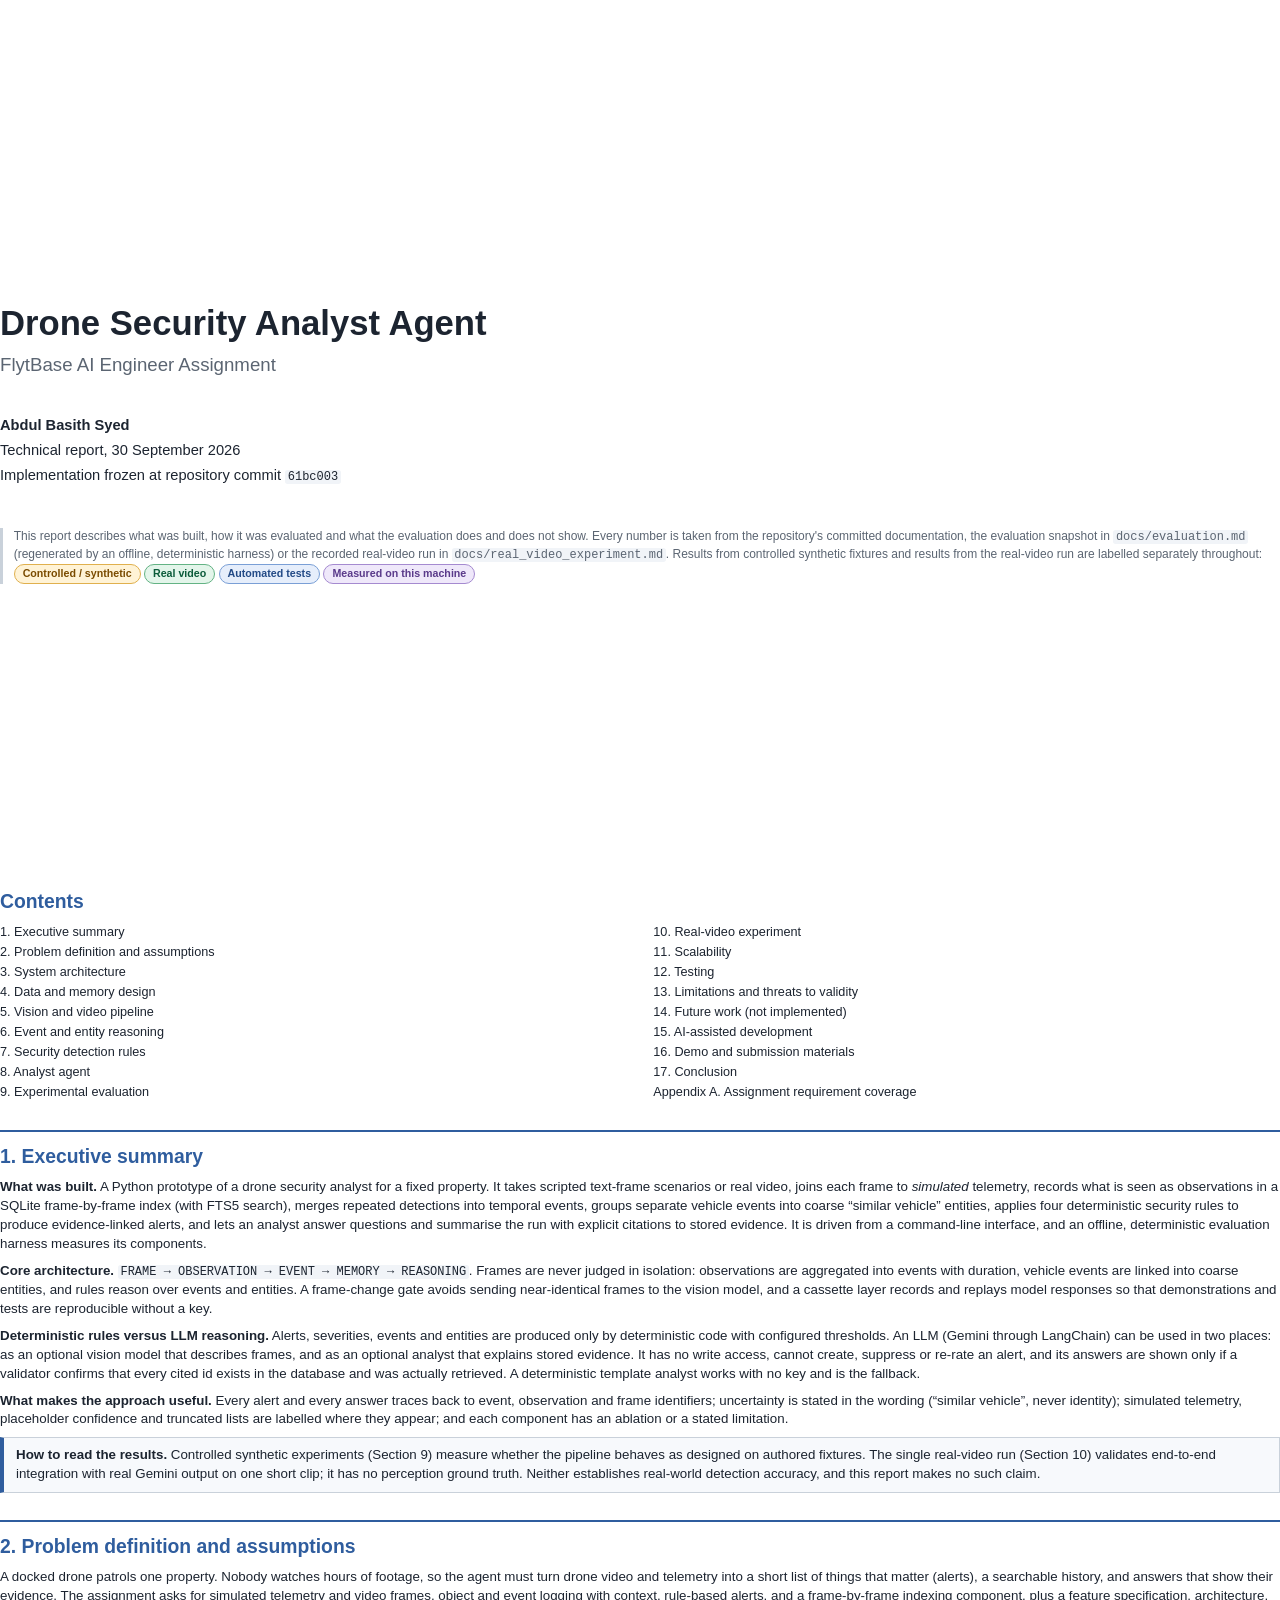
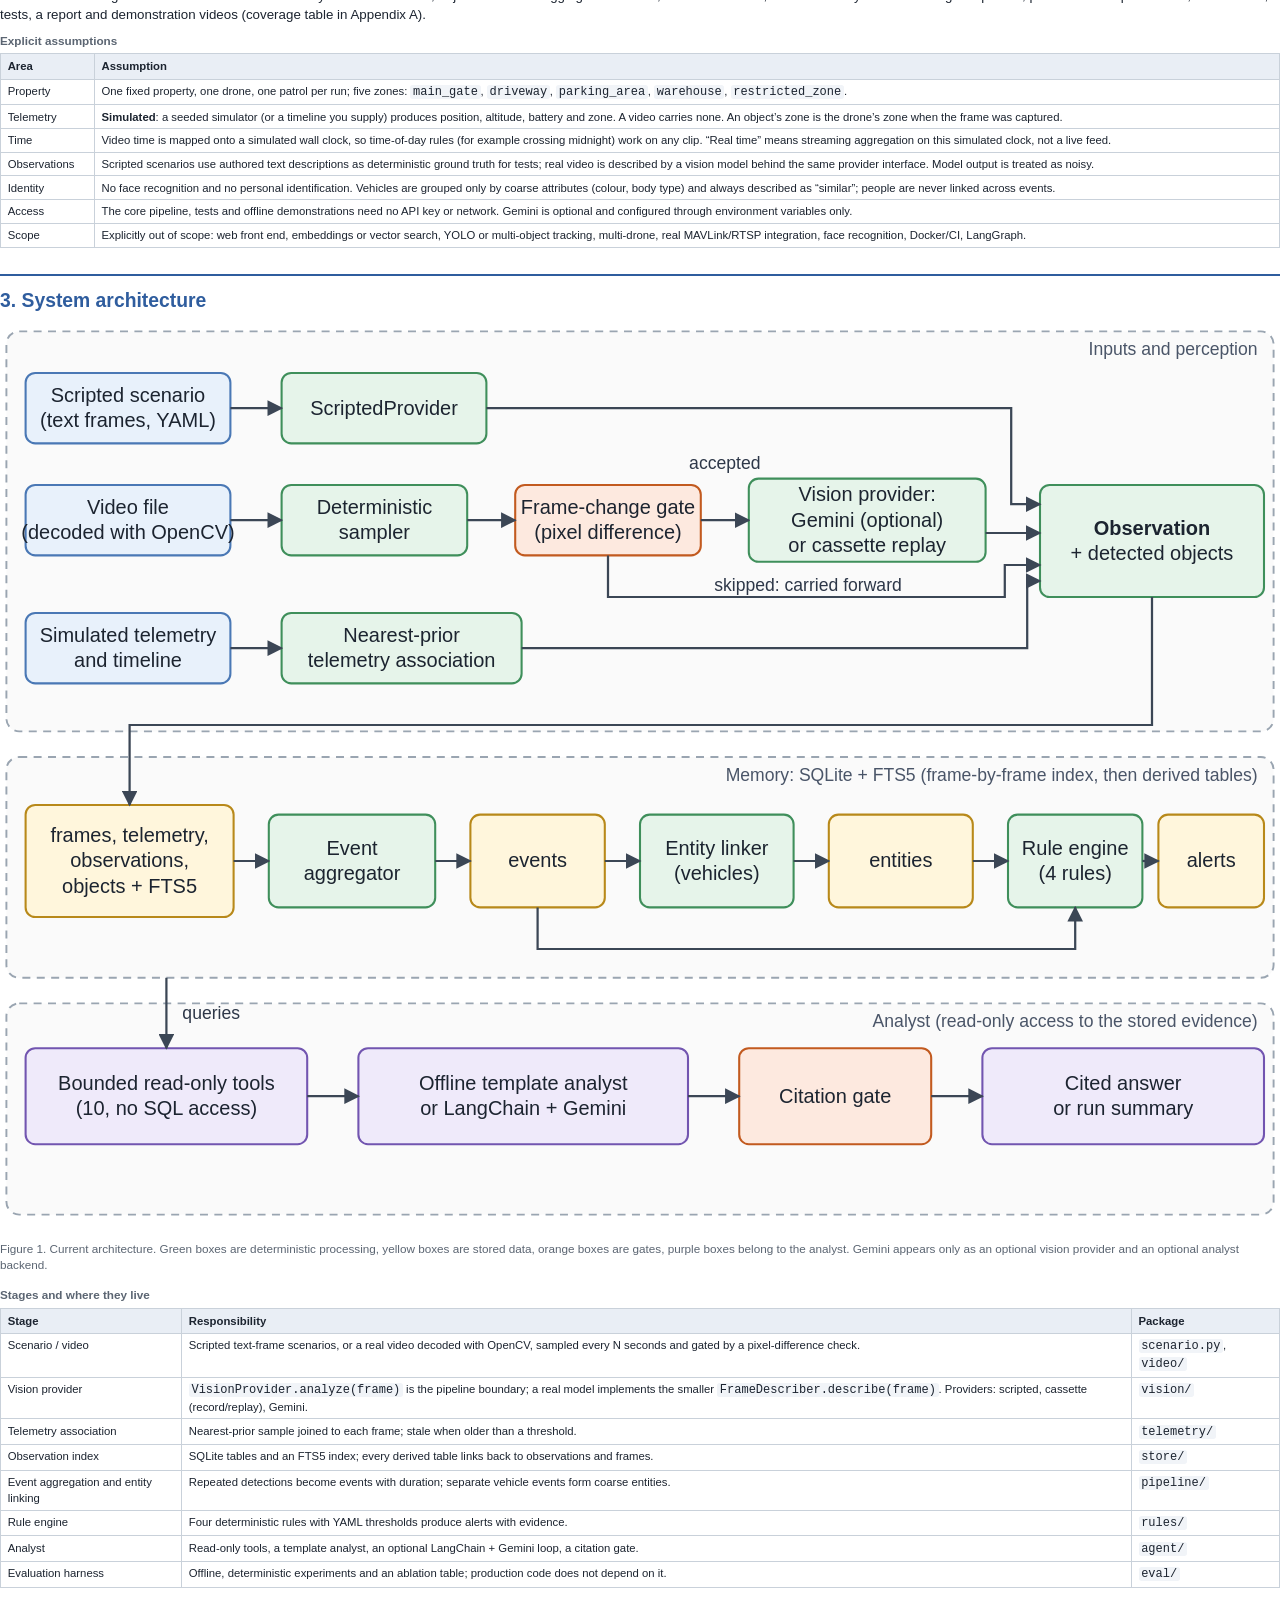
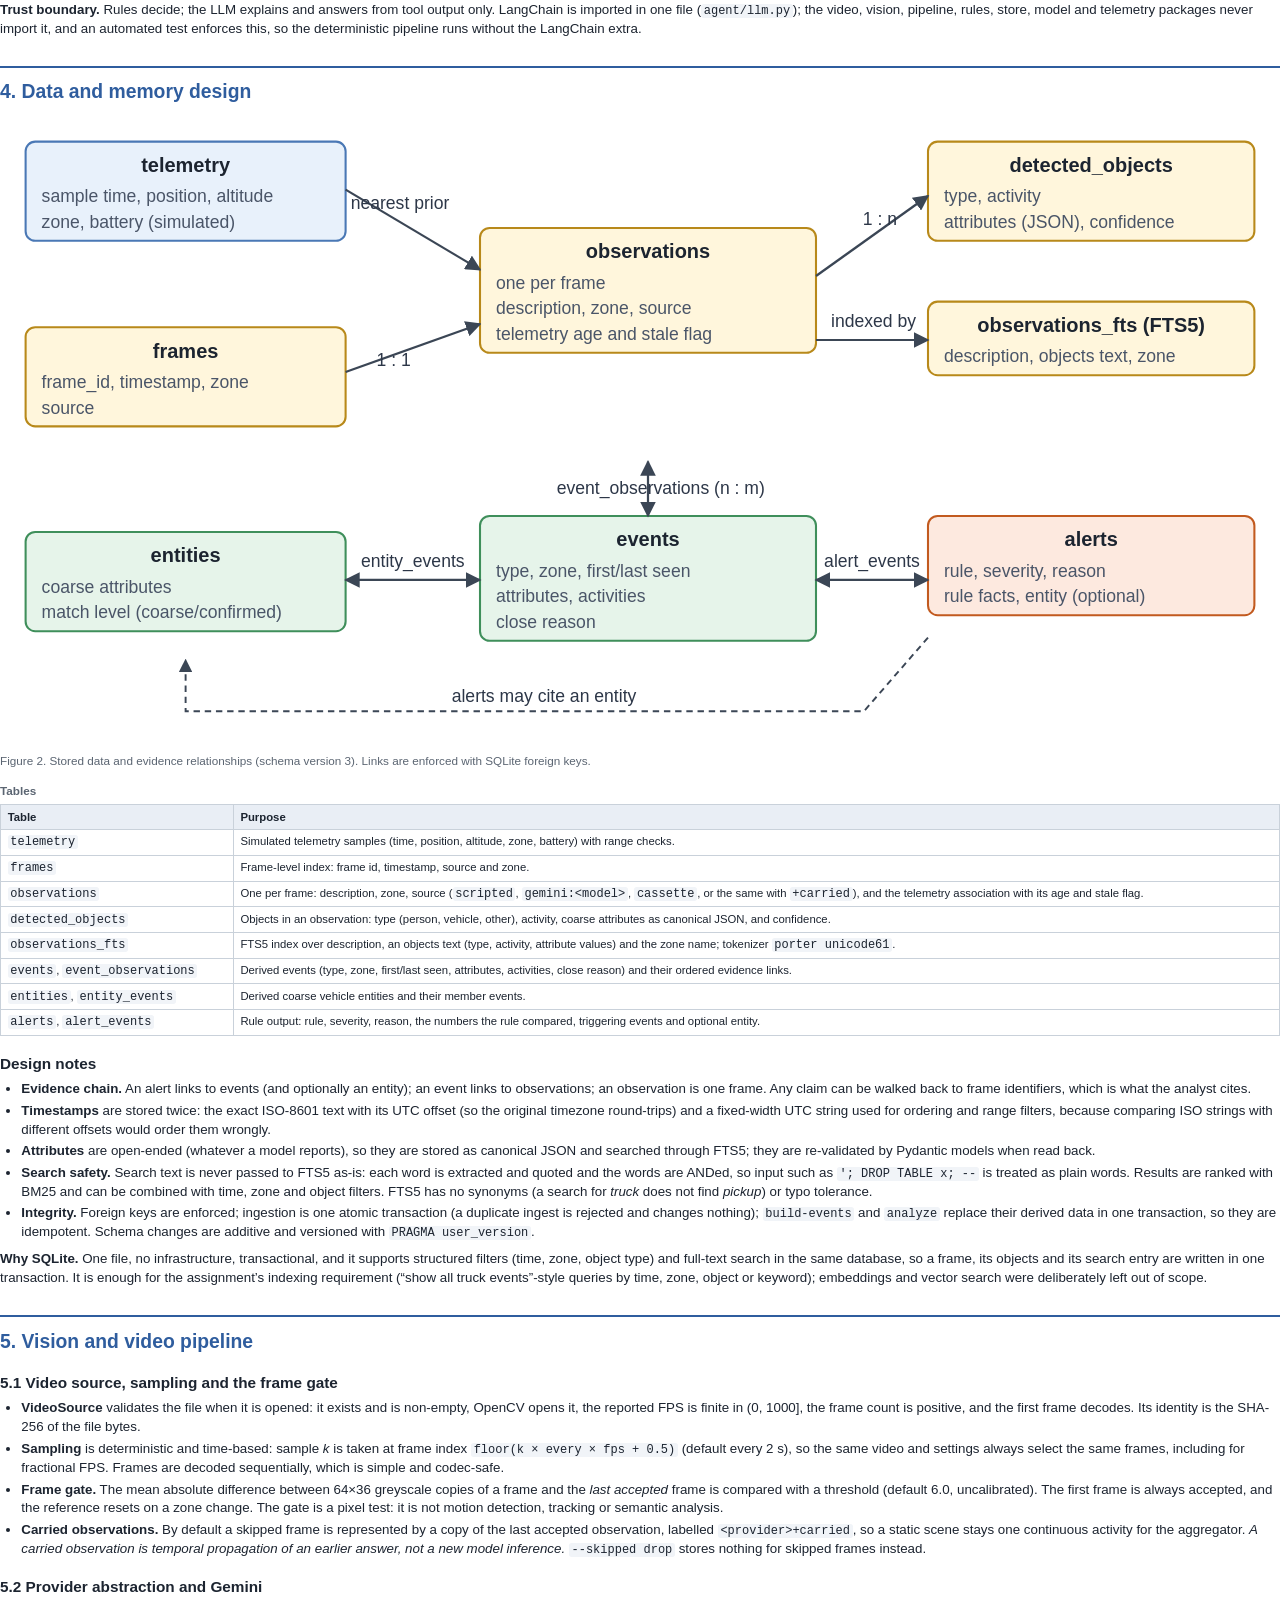
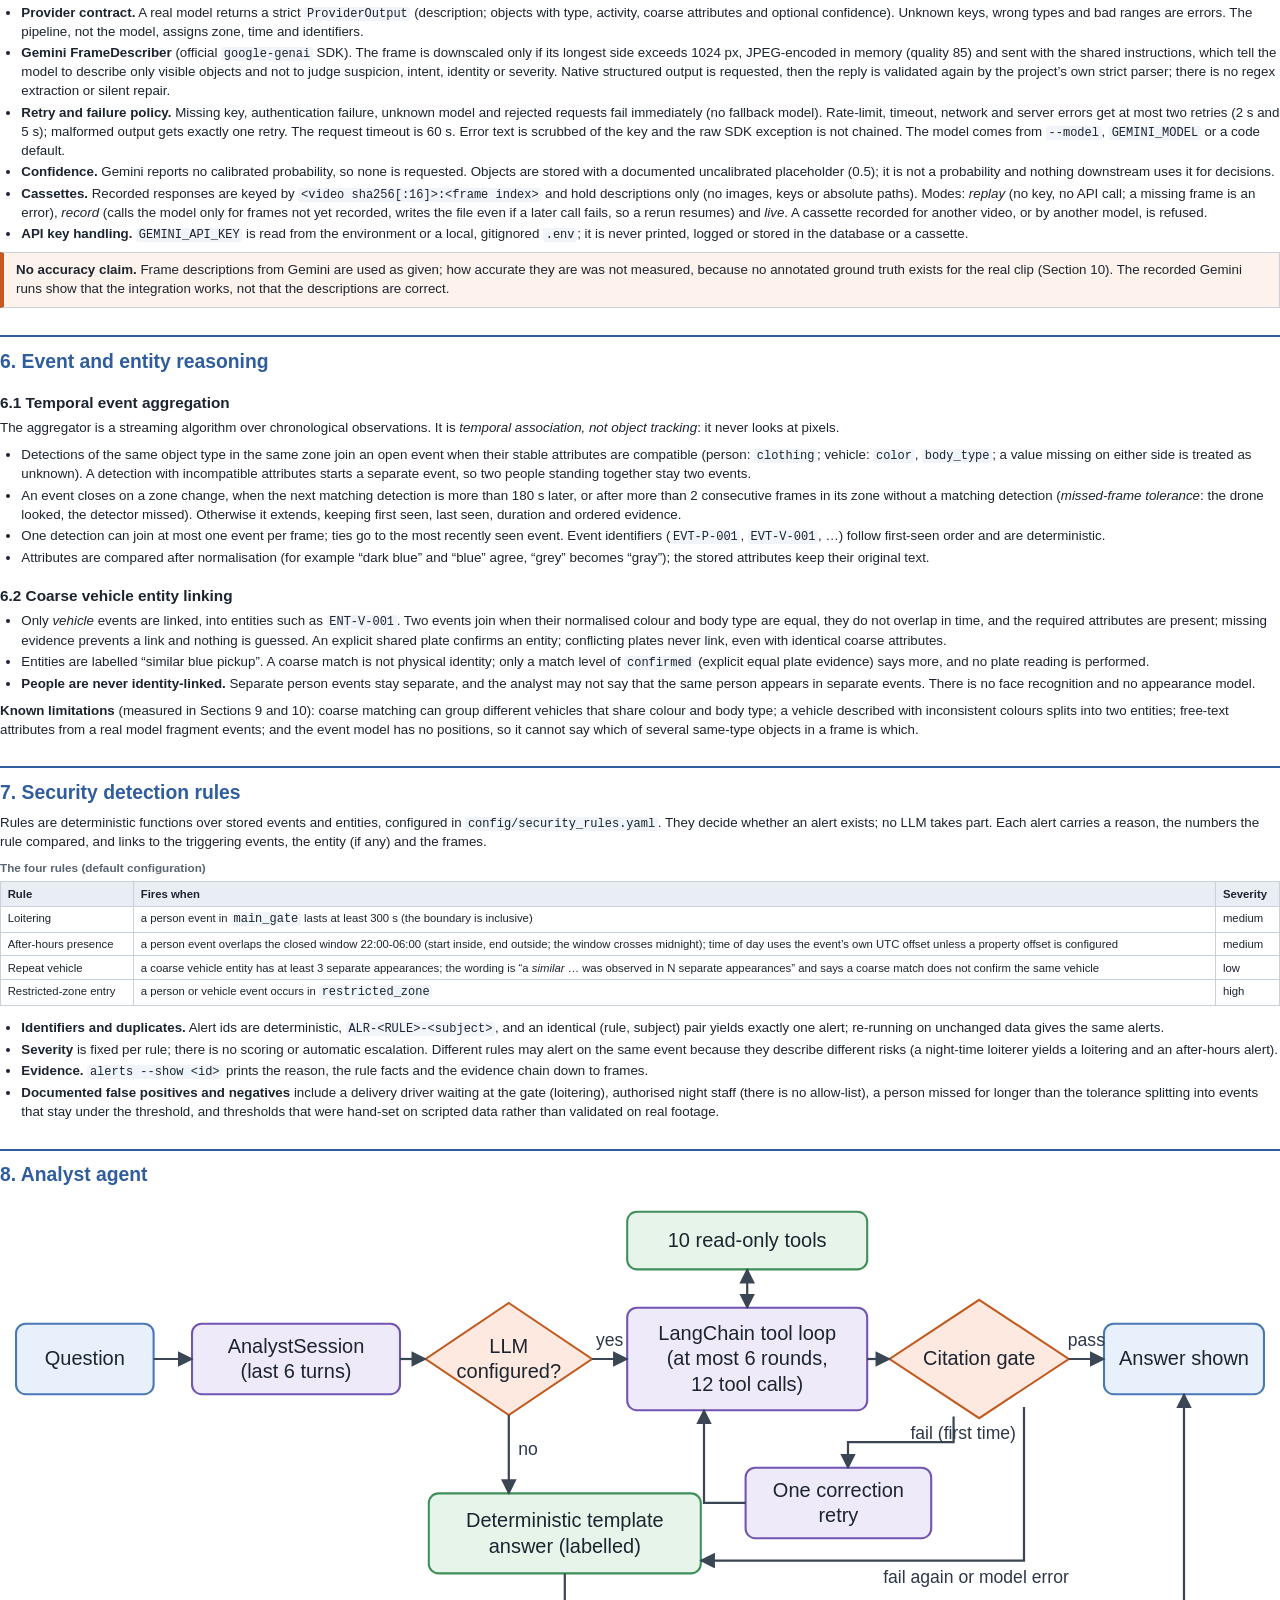
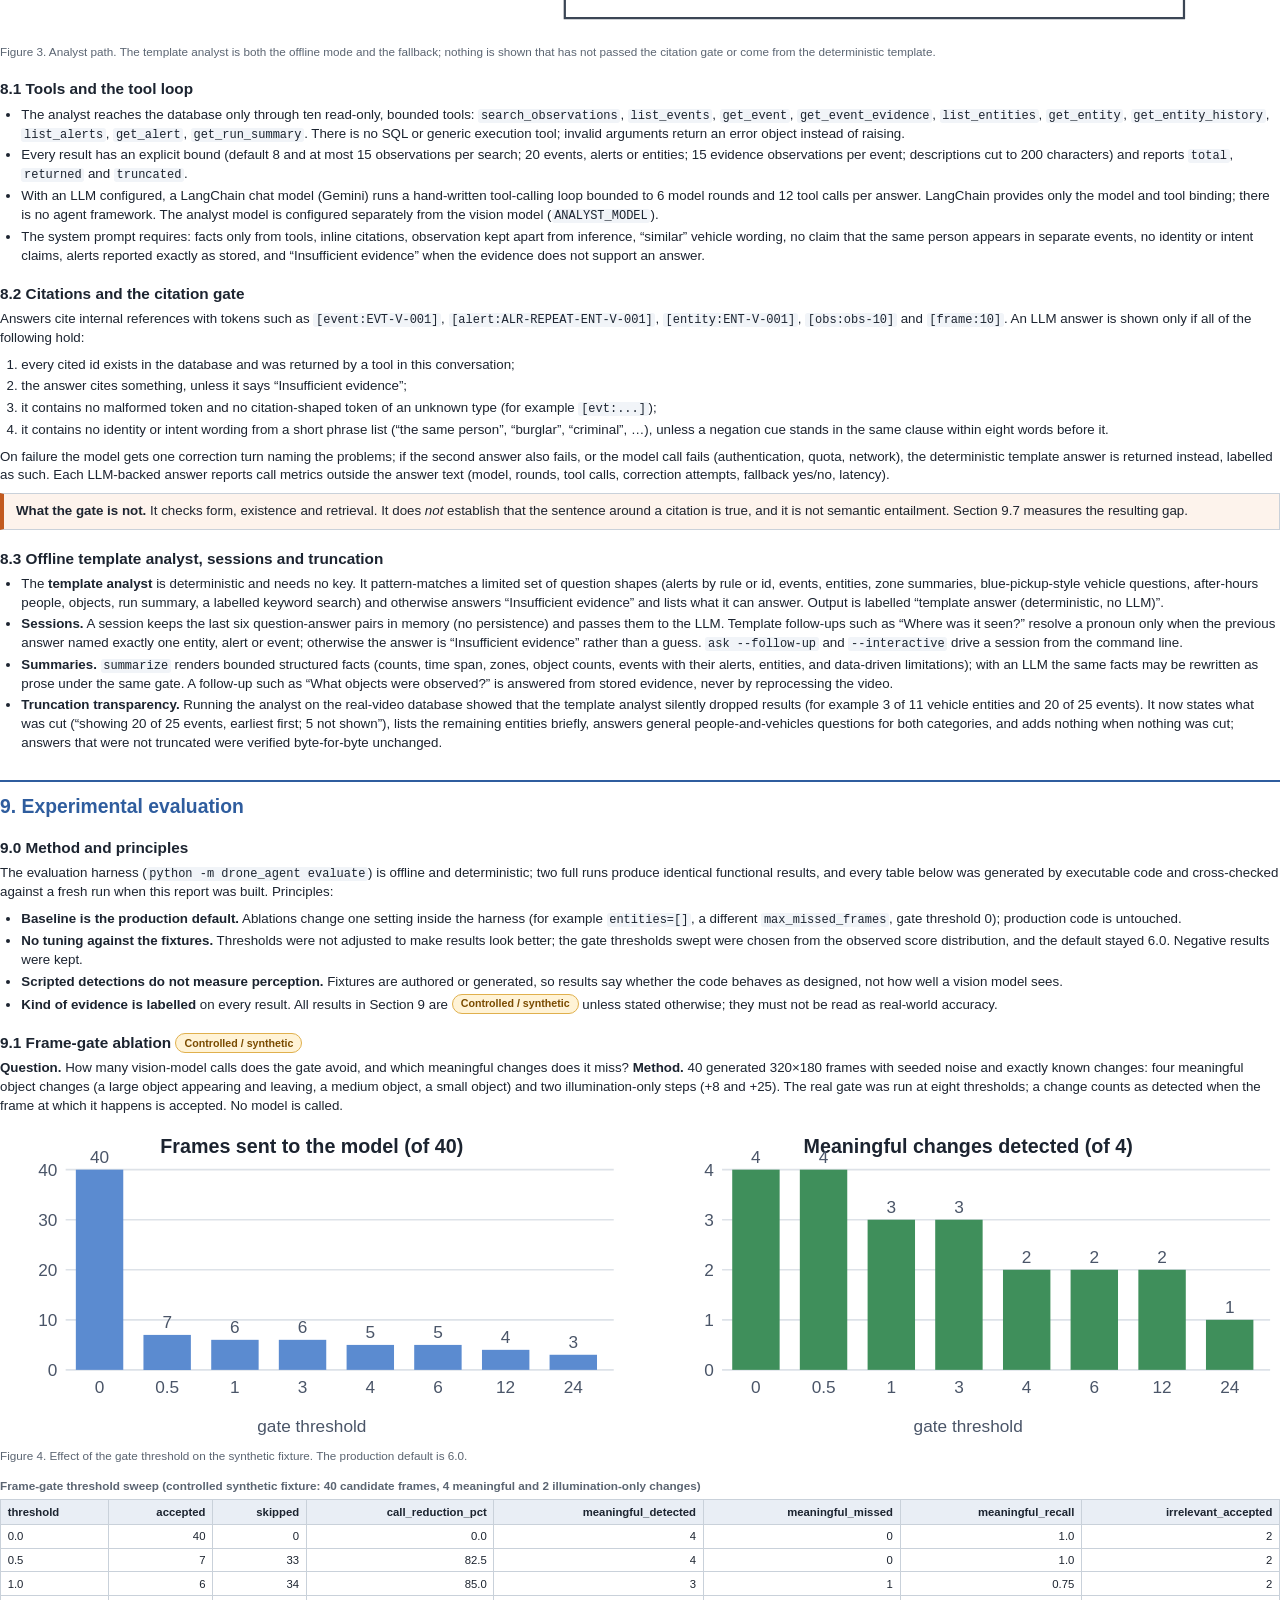
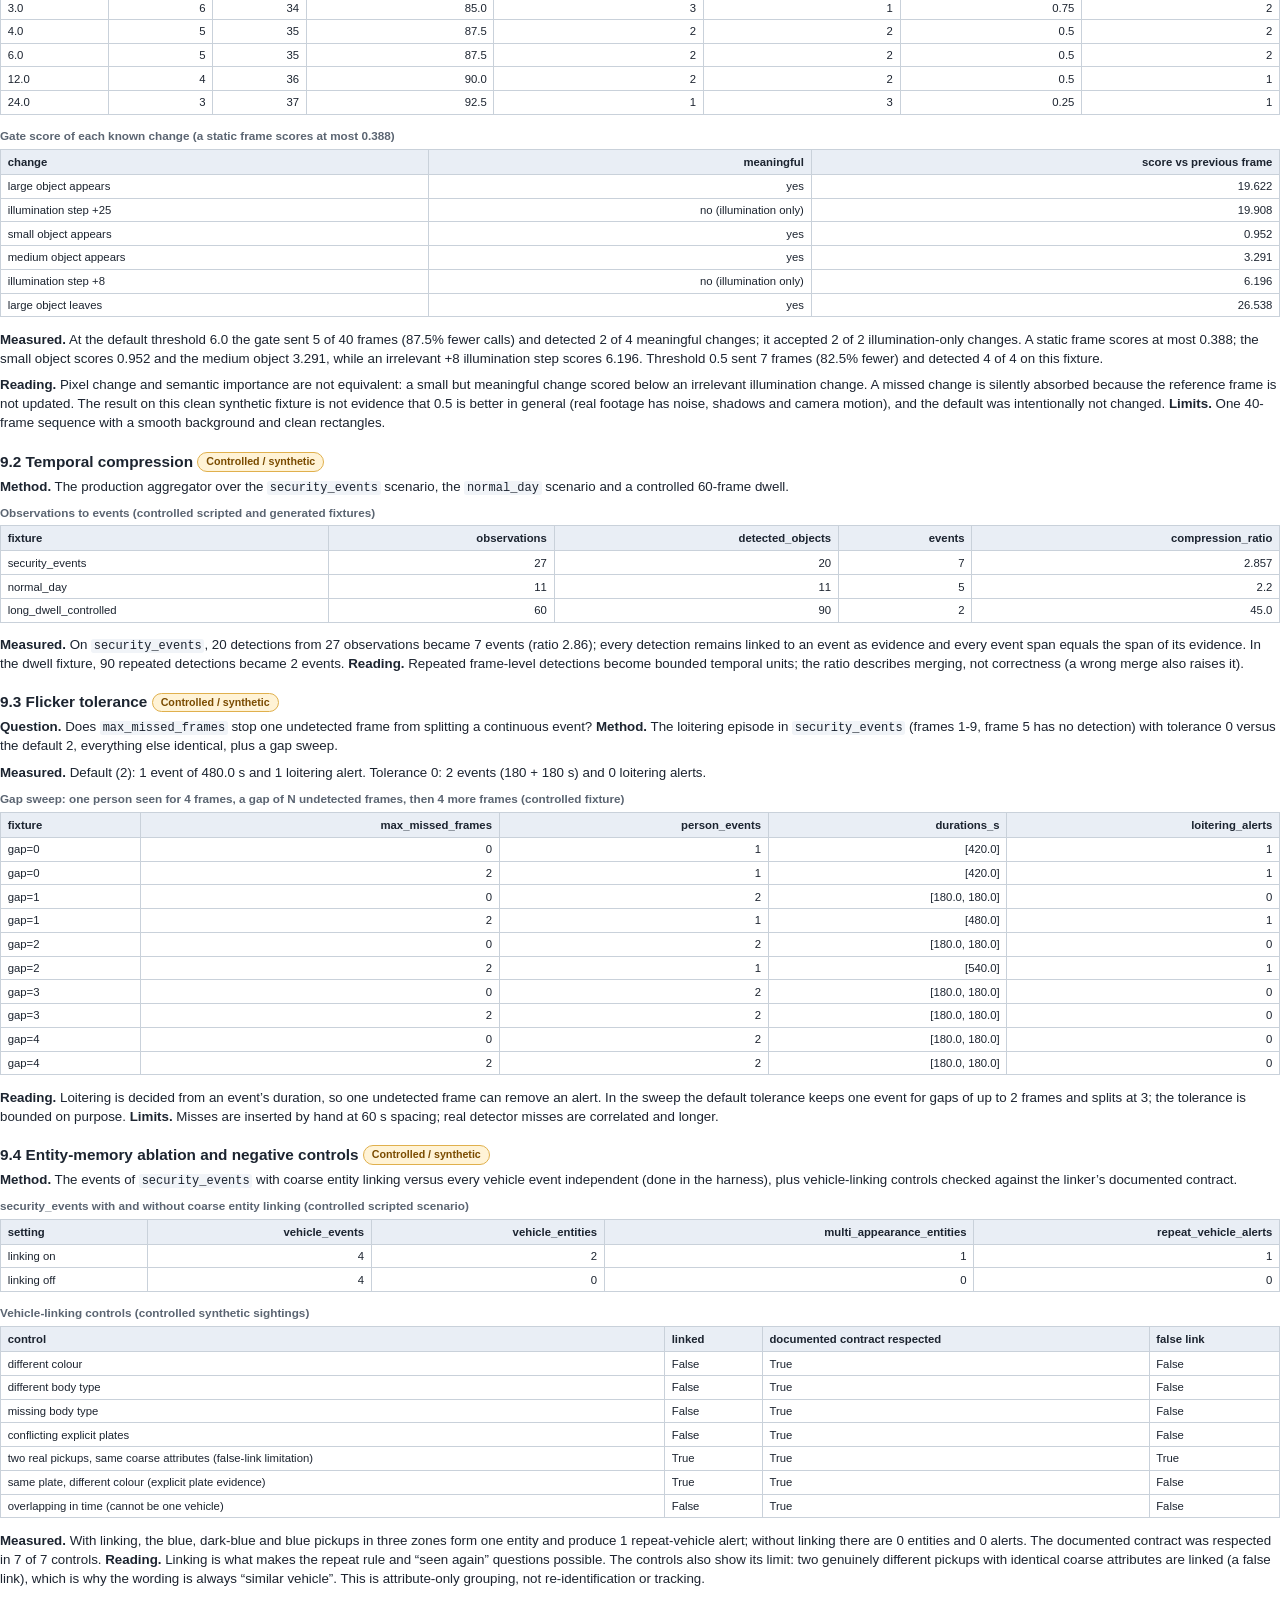
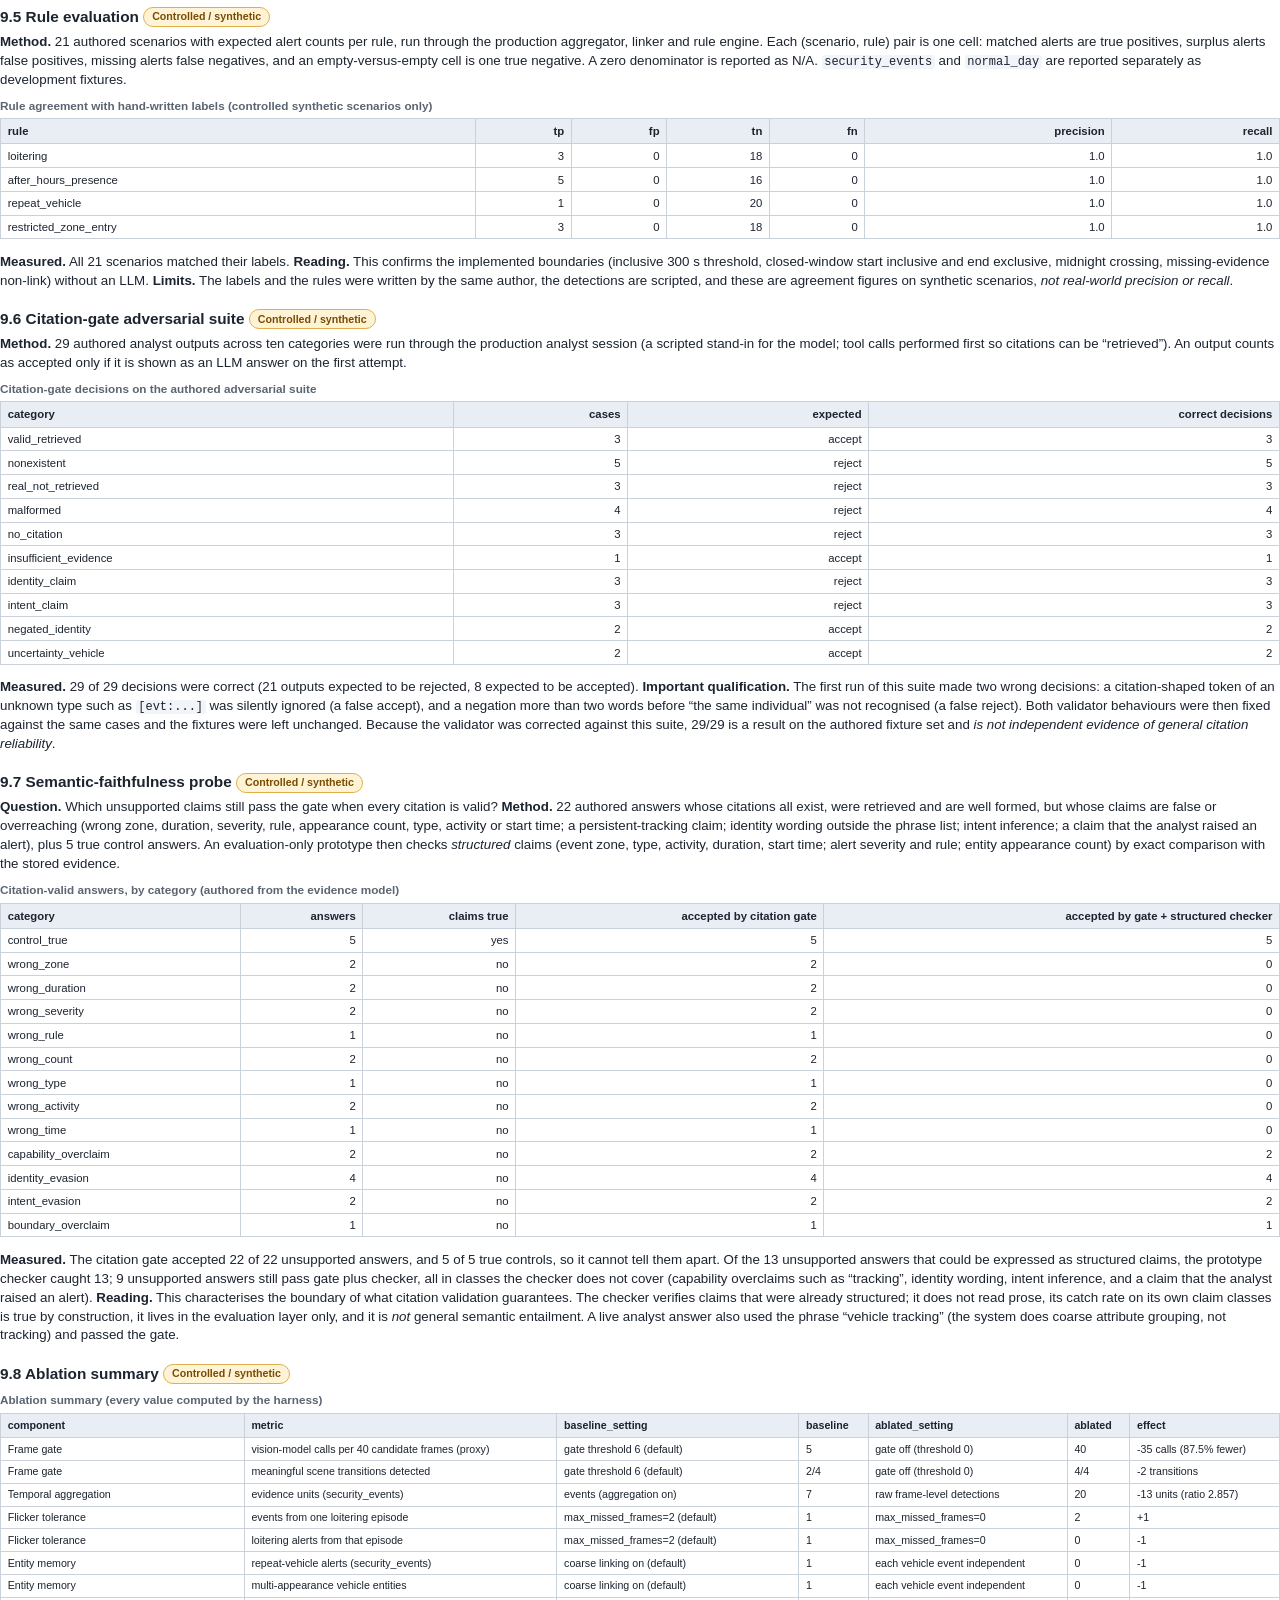
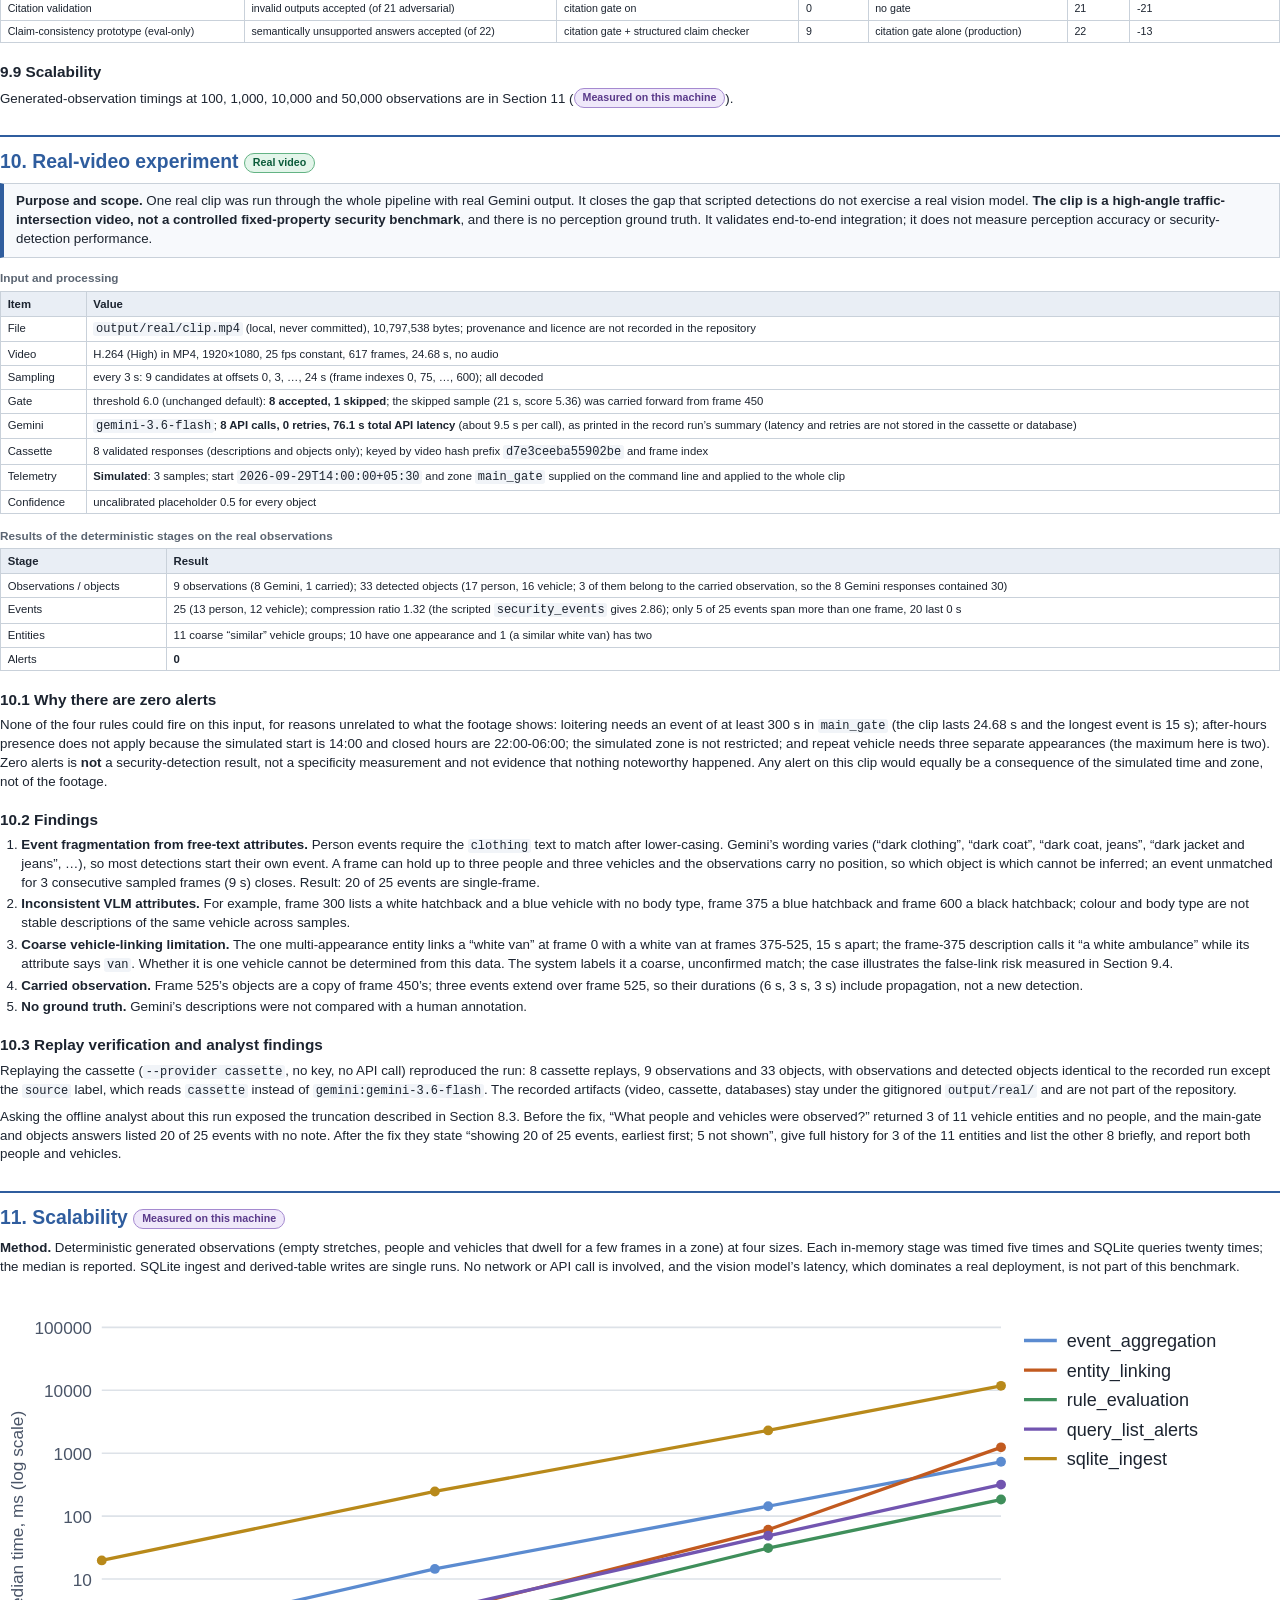
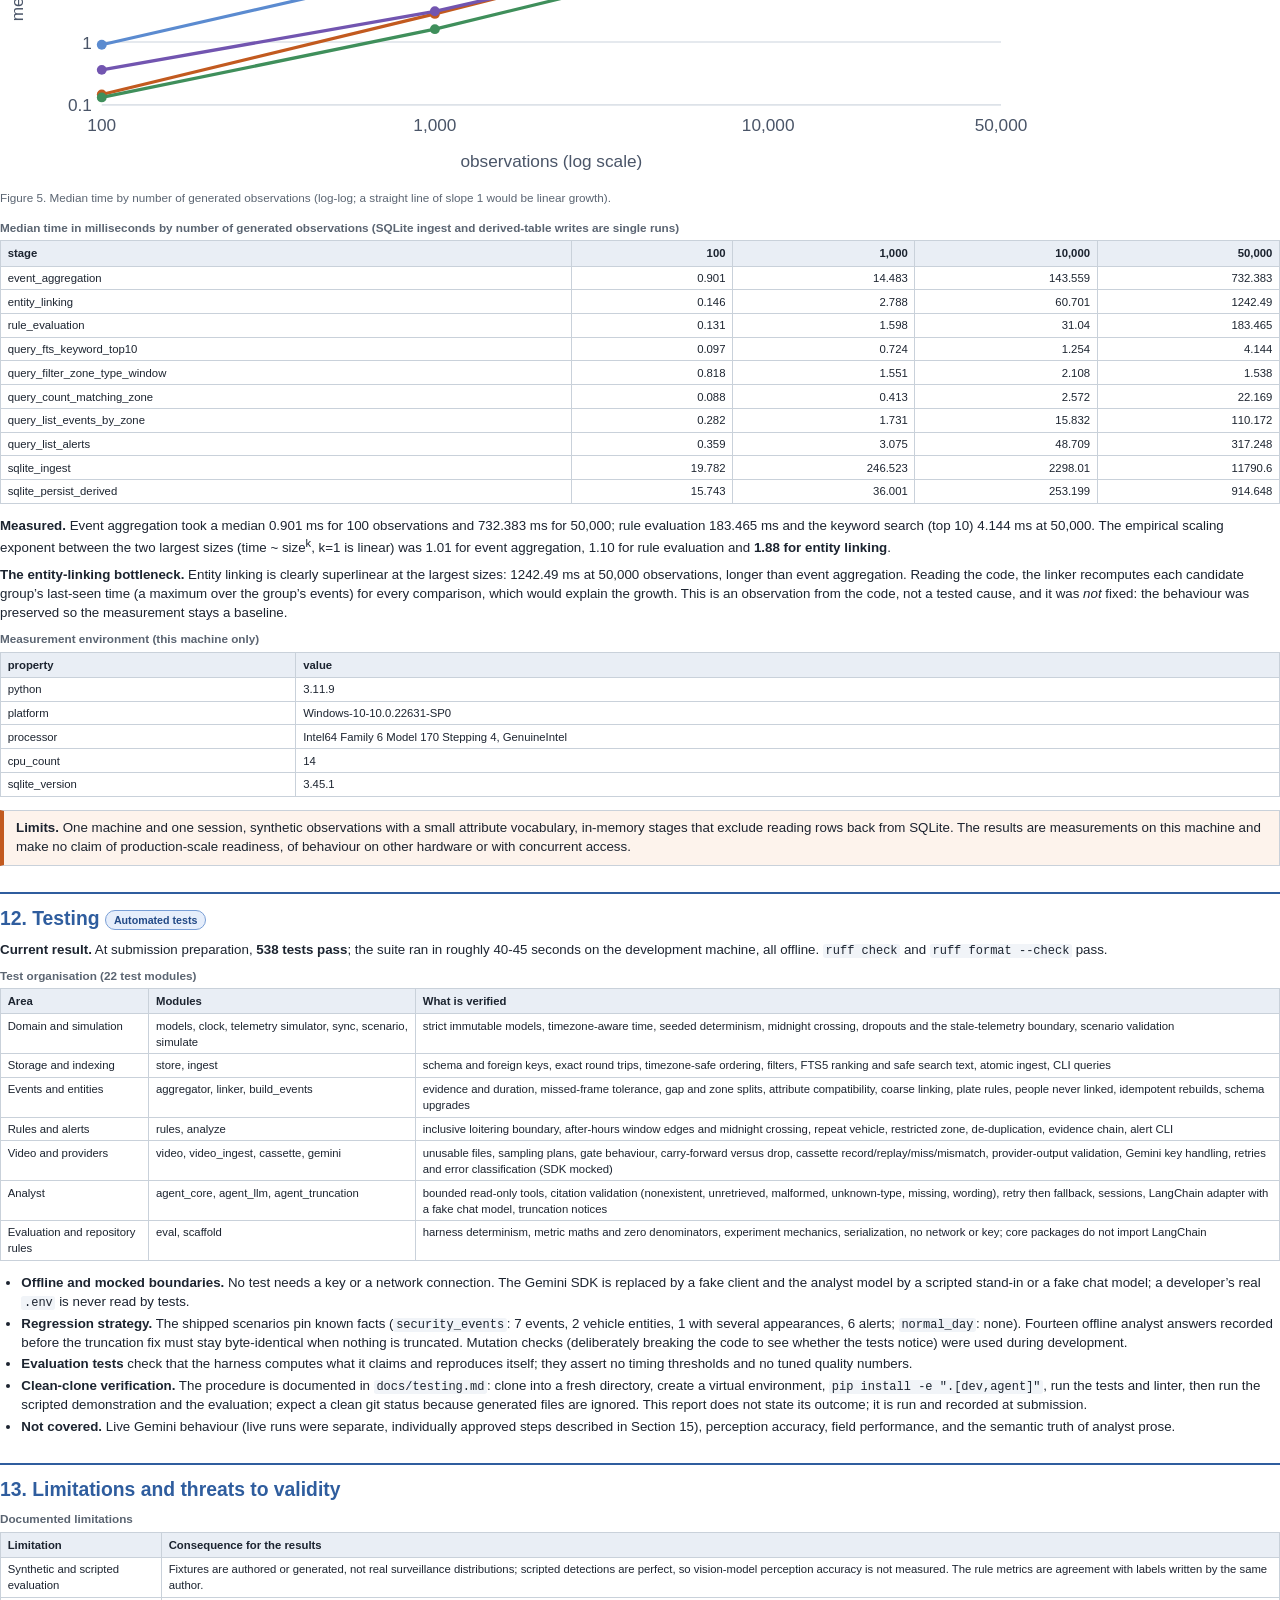
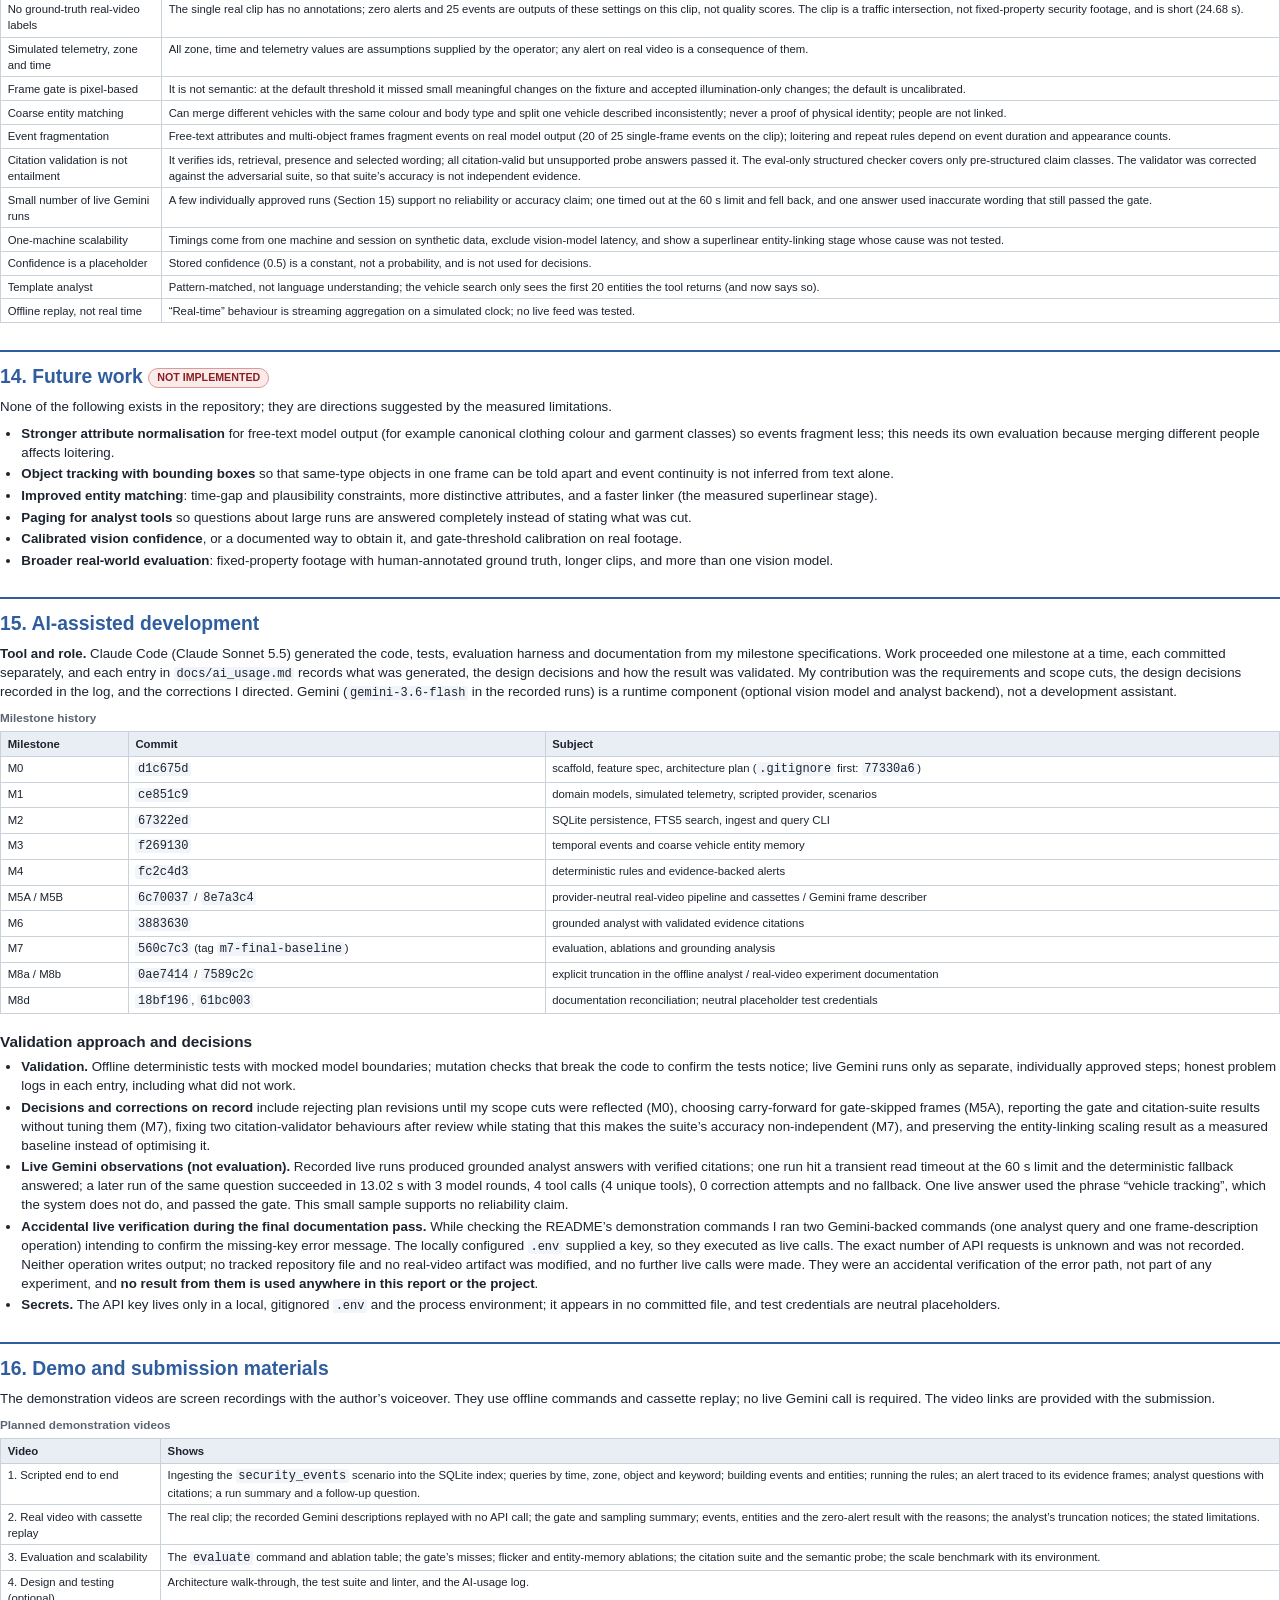
==== report/report.html @ a15af71e "docs(report): add final assignment report" ====
<!doctype html>
<html lang="en">
<head>
<meta charset="utf-8">
<title>Drone Security Analyst Agent - Abdul Basith Syed</title>
<style>
  @page { size: A4; margin: 17mm 15mm 18mm 15mm;
          @bottom-center { content: "Drone Security Analyst Agent - Abdul Basith Syed - page " counter(page) " of " counter(pages);
                           font: 8.5pt 'Segoe UI', Arial, sans-serif; color: #5b6572; } }
  :root { --ink:#1c2430; --muted:#5b6572; --rule:#c9d1da; --accent:#2f5d9e; }
  html { font-family: 'Segoe UI', Arial, sans-serif; color: var(--ink); font-size: 10pt; line-height: 1.42; }
  body { margin: 0; }
  h1 { font-size: 26pt; line-height: 1.15; margin: 0 0 6pt; }
  h2 { font-size: 14.5pt; margin: 20pt 0 6pt; padding-top: 8pt; border-top: 2px solid var(--accent); color: var(--accent); page-break-after: avoid; }
  h3 { font-size: 11.5pt; margin: 13pt 0 4pt; page-break-after: avoid; }
  h4 { font-size: 10pt; margin: 9pt 0 3pt; page-break-after: avoid; }
  p { margin: 0 0 6pt; text-align: left; }
  ul, ol { margin: 0 0 6pt 16pt; padding: 0; }
  li { margin-bottom: 2pt; }
  code { font-family: Consolas, 'Courier New', monospace; font-size: 9pt; background: #f1f4f8; padding: 0 2pt; border-radius: 2pt; }
  pre { font: 8.5pt/1.35 Consolas, 'Courier New', monospace; background: #f1f4f8; padding: 6pt 8pt; border-radius: 3pt; white-space: pre-wrap; page-break-inside: avoid; }
  .cover { min-height: 235mm; display: flex; flex-direction: column; justify-content: center; page-break-after: always; }
  .cover .sub { font-size: 14pt; color: var(--muted); margin-bottom: 26pt; }
  .cover .meta { font-size: 11pt; line-height: 1.7; }
  .cover .note { margin-top: 30pt; font-size: 9pt; color: var(--muted); border-left: 3px solid var(--rule); padding-left: 8pt; }
  .toc { columns: 2; column-gap: 20pt; font-size: 9.5pt; margin-bottom: 8pt; }
  .toc div { break-inside: avoid; margin-bottom: 1.5pt; }
  .toc a { color: var(--ink); text-decoration: none; }
  table.data { border-collapse: collapse; width: 100%; margin: 6pt 0 10pt; font-size: 8.5pt; page-break-inside: auto; }
  table.data caption { caption-side: top; text-align: left; font-weight: 600; font-size: 8.8pt; color: var(--muted); padding-bottom: 3pt; }
  table.data th { background: #e9eef5; text-align: left; padding: 3pt 5pt; border: 1px solid var(--rule); vertical-align: bottom; }
  table.data td { padding: 2.5pt 5pt; border: 1px solid var(--rule); vertical-align: top; }
  table.data td.num, table.data th.num { text-align: right; }
  table.num td, table.num th { text-align: right; }
  table.num td:first-child, table.num th:first-child { text-align: left; }
  table.abl td, table.abl th { font-size: 8pt; }
  tr { page-break-inside: avoid; }
  thead { display: table-header-group; }
  figure { margin: 8pt 0 10pt; page-break-inside: avoid; text-align: center; }
  figure svg { width: 100%; height: auto; }
  figcaption { font-size: 8.8pt; color: var(--muted); text-align: left; margin-top: 3pt; }
  .tag { display: inline-block; font-size: 8pt; font-weight: 600; padding: 1pt 6pt; border-radius: 8pt; border: 1px solid; vertical-align: 1pt; }
  .ctrl { color: #7a4b00; background: #fff3d6; border-color: #e0b04d; }
  .real { color: #0b5b3a; background: #e3f5ea; border-color: #63b384; }
  .test { color: #234a86; background: #e6eefb; border-color: #7a9fd6; }
  .mach { color: #5a3a8a; background: #efe8fa; border-color: #a58ad0; }
  .box { border: 1px solid var(--rule); border-left: 4px solid var(--accent); background: #f7f9fc; padding: 6pt 9pt; margin: 6pt 0 9pt; page-break-inside: avoid; }
  .box.warn { border-left-color: #c25a1f; background: #fdf3ec; }
  .cols { display: flex; gap: 12pt; } .cols > div { flex: 1; }
  dl { margin: 0 0 6pt; } dt { font-weight: 600; margin-top: 4pt; } dd { margin: 0 0 2pt 12pt; }
  .small { font-size: 8.8pt; color: var(--muted); }
  section { page-break-inside: auto; }
</style>
</head>
<body>

<div class="cover">
  <h1>Drone Security Analyst Agent</h1>
  <div class="sub">FlytBase AI Engineer Assignment</div>
  <div class="meta">
    <strong>Abdul Basith Syed</strong><br>
    Technical report, 30 September 2026<br>
    Implementation frozen at repository commit <code>61bc003</code>
  </div>
  <div class="note">
    This report describes what was built, how it was evaluated and what the evaluation does and does not show. Every number is taken from the
    repository's committed documentation, the evaluation snapshot in <code>docs/evaluation.md</code> (regenerated by an offline, deterministic harness)
    or the recorded real-video run in <code>docs/real_video_experiment.md</code>. Results from controlled synthetic fixtures and results from the
    real-video run are labelled separately throughout:
    <span class="tag ctrl">Controlled / synthetic</span> <span class="tag real">Real video</span>
    <span class="tag test">Automated tests</span> <span class="tag mach">Measured on this machine</span>
  </div>
</div>

<h2 style="margin-top:0;border-top:none;padding-top:0">Contents</h2>
<div class="toc">
  <div><a href="#s1">1. Executive summary</a></div><div><a href="#s2">2. Problem definition and assumptions</a></div>
  <div><a href="#s3">3. System architecture</a></div><div><a href="#s4">4. Data and memory design</a></div>
  <div><a href="#s5">5. Vision and video pipeline</a></div><div><a href="#s6">6. Event and entity reasoning</a></div>
  <div><a href="#s7">7. Security detection rules</a></div><div><a href="#s8">8. Analyst agent</a></div>
  <div><a href="#s9">9. Experimental evaluation</a></div><div><a href="#s10">10. Real-video experiment</a></div>
  <div><a href="#s11">11. Scalability</a></div><div><a href="#s12">12. Testing</a></div>
  <div><a href="#s13">13. Limitations and threats to validity</a></div><div><a href="#s14">14. Future work (not implemented)</a></div>
  <div><a href="#s15">15. AI-assisted development</a></div><div><a href="#s16">16. Demo and submission materials</a></div>
  <div><a href="#s17">17. Conclusion</a></div><div><a href="#sA">Appendix A. Assignment requirement coverage</a></div>
</div>

<!-- ============================================================ 1 -->
<h2 id="s1">1. Executive summary</h2>
<p><strong>What was built.</strong> A Python prototype of a drone security analyst for a fixed property. It takes scripted text-frame scenarios or real video, joins each frame to <em>simulated</em>
telemetry, records what is seen as observations in a SQLite frame-by-frame index (with FTS5 search), merges repeated detections into temporal events, groups separate vehicle events into coarse
&ldquo;similar vehicle&rdquo; entities, applies four deterministic security rules to produce evidence-linked alerts, and lets an analyst answer questions and summarise the run with explicit citations to stored evidence.
It is driven from a command-line interface, and an offline, deterministic evaluation harness measures its components.</p>
<p><strong>Core architecture.</strong> <code>FRAME &rarr; OBSERVATION &rarr; EVENT &rarr; MEMORY &rarr; REASONING</code>. Frames are never judged in isolation: observations are aggregated into events with duration, vehicle events are
linked into coarse entities, and rules reason over events and entities. A frame-change gate avoids sending near-identical frames to the vision model, and a cassette layer records and replays model responses so that
demonstrations and tests are reproducible without a key.</p>
<p><strong>Deterministic rules versus LLM reasoning.</strong> Alerts, severities, events and entities are produced only by deterministic code with configured thresholds. An LLM (Gemini through LangChain) can be used
in two places: as an optional vision model that describes frames, and as an optional analyst that explains stored evidence. It has no write access, cannot create, suppress or re-rate an alert, and its answers are shown only if
a validator confirms that every cited id exists in the database and was actually retrieved. A deterministic template analyst works with no key and is the fallback.</p>
<p><strong>What makes the approach useful.</strong> Every alert and every answer traces back to event, observation and frame identifiers; uncertainty is stated in the wording (&ldquo;similar vehicle&rdquo;, never identity);
simulated telemetry, placeholder confidence and truncated lists are labelled where they appear; and each component has an ablation or a stated limitation.</p>
<div class="box">
  <strong>How to read the results.</strong> Controlled synthetic experiments (Section 9) measure whether the pipeline behaves as designed on authored fixtures. The single real-video run (Section 10) validates end-to-end
  integration with real Gemini output on one short clip; it has no perception ground truth. Neither establishes real-world detection accuracy, and this report makes no such claim.
</div>

<!-- ============================================================ 2 -->
<h2 id="s2">2. Problem definition and assumptions</h2>
<p>A docked drone patrols one property. Nobody watches hours of footage, so the agent must turn drone video and telemetry into a short list of things that matter (alerts), a searchable history, and answers that show
their evidence. The assignment asks for simulated telemetry and video frames, object and event logging with context, rule-based alerts, and a frame-by-frame indexing component, plus a feature specification,
architecture, tests, a report and demonstration videos (coverage table in Appendix A).</p>
<table class="data">
<caption>Explicit assumptions</caption>
<thead><tr><th>Area</th><th>Assumption</th></tr></thead>
<tbody>
<tr><td>Property</td><td>One fixed property, one drone, one patrol per run; five zones: <code>main_gate</code>, <code>driveway</code>, <code>parking_area</code>, <code>warehouse</code>, <code>restricted_zone</code>.</td></tr>
<tr><td>Telemetry</td><td><strong>Simulated</strong>: a seeded simulator (or a timeline you supply) produces position, altitude, battery and zone. A video carries none. An object&rsquo;s zone is the drone&rsquo;s zone when the frame was captured.</td></tr>
<tr><td>Time</td><td>Video time is mapped onto a simulated wall clock, so time-of-day rules (for example crossing midnight) work on any clip. &ldquo;Real time&rdquo; means streaming aggregation on this simulated clock, not a live feed.</td></tr>
<tr><td>Observations</td><td>Scripted scenarios use authored text descriptions as deterministic ground truth for tests; real video is described by a vision model behind the same provider interface. Model output is treated as noisy.</td></tr>
<tr><td>Identity</td><td>No face recognition and no personal identification. Vehicles are grouped only by coarse attributes (colour, body type) and always described as &ldquo;similar&rdquo;; people are never linked across events.</td></tr>
<tr><td>Access</td><td>The core pipeline, tests and offline demonstrations need no API key or network. Gemini is optional and configured through environment variables only.</td></tr>
<tr><td>Scope</td><td>Explicitly out of scope: web front end, embeddings or vector search, YOLO or multi-object tracking, multi-drone, real MAVLink/RTSP integration, face recognition, Docker/CI, LangGraph.</td></tr>
</tbody></table>

<!-- ============================================================ 3 -->
<h2 id="s3">3. System architecture</h2>
<figure>
<svg xmlns="http://www.w3.org/2000/svg" viewBox="0 0 800 566" role="img" aria-label="System architecture">
<style>
 text{font-family:'Segoe UI',Arial,sans-serif;font-size:12.5px;fill:#1c2430}
 .t{font-weight:600}
 .s{font-size:11px;fill:#4a5568}
 .lbl{font-size:11px;fill:#2d3748}
 .in{fill:#e8f1fb;stroke:#4a78b5}
 .pr{fill:#e6f4ea;stroke:#3f8f5b}
 .st{fill:#fff6dc;stroke:#b8891a}
 .an{fill:#efeafa;stroke:#7255b0}
 .gt{fill:#fde9df;stroke:#c25a1f}
 .box rect,.box polygon{stroke-width:1.3}
 .grp{fill:#fafafa;stroke:#9aa5b1;stroke-dasharray:5 4;stroke-width:1.2}
 .edge{fill:none;stroke:#3b4655;stroke-width:1.4}
 .dash{fill:none;stroke:#3b4655;stroke-width:1.2;stroke-dasharray:4 3}
</style>
<defs><marker id="ah" viewBox="0 0 10 10" refX="9" refY="5" markerWidth="7" markerHeight="7" orient="auto-start-reverse"><path d="M0,0 L10,5 L0,10 z" fill="#3b4655"/></marker></defs>
<rect class="grp" x="4" y="4" width="792" height="250" rx="8"/><text class="s" x="786" y="19" text-anchor="end">Inputs and perception</text><g class="box"><rect class="in" x="16" y="30" width="128" height="44" rx="6"/><text text-anchor="middle"><tspan x="80.0" y="48.0">Scripted scenario</tspan><tspan x="80.0" y="64.0">(text frames, YAML)</tspan></text></g><g class="box"><rect class="pr" x="176" y="30" width="128" height="44" rx="6"/><text text-anchor="middle"><tspan x="240.0" y="56.0">ScriptedProvider</tspan></text></g><path class="edge" d="M144,52 L176,52" marker-end="url(#ah)"/><g class="box"><rect class="in" x="16" y="100" width="128" height="44" rx="6"/><text text-anchor="middle"><tspan x="80.0" y="118.0">Video file</tspan><tspan x="80.0" y="134.0">(decoded with OpenCV)</tspan></text></g><g class="box"><rect class="pr" x="176" y="100" width="116" height="44" rx="6"/><text text-anchor="middle"><tspan x="234.0" y="118.0">Deterministic</tspan><tspan x="234.0" y="134.0">sampler</tspan></text></g><g class="box"><rect class="gt" x="322" y="100" width="116" height="44" rx="6"/><text text-anchor="middle"><tspan x="380.0" y="118.0">Frame-change gate</tspan><tspan x="380.0" y="134.0">(pixel difference)</tspan></text></g><g class="box"><rect class="pr" x="468" y="96" width="148" height="52" rx="6"/><text text-anchor="middle"><tspan x="542.0" y="110.0">Vision provider:</tspan><tspan x="542.0" y="126.0">Gemini (optional)</tspan><tspan x="542.0" y="142.0">or cassette replay</tspan></text></g><path class="edge" d="M144,122 L176,122" marker-end="url(#ah)"/><path class="edge" d="M292,122 L322,122" marker-end="url(#ah)"/><path class="edge" d="M438,122 L468,122" marker-end="url(#ah)"/><text class="lbl" x="453" y="90" text-anchor="middle">accepted</text><g class="box"><rect class="in" x="16" y="180" width="128" height="44" rx="6"/><text text-anchor="middle"><tspan x="80.0" y="198.0">Simulated telemetry</tspan><tspan x="80.0" y="214.0">and timeline</tspan></text></g><g class="box"><rect class="pr" x="176" y="180" width="150" height="44" rx="6"/><text text-anchor="middle"><tspan x="251.0" y="198.0">Nearest-prior</tspan><tspan x="251.0" y="214.0">telemetry association</tspan></text></g><path class="edge" d="M144,202 L176,202" marker-end="url(#ah)"/><g class="box"><rect class="pr" x="650" y="100" width="140" height="70" rx="6"/><text text-anchor="middle"><tspan x="720.0" y="131.0" class="t">Observation</tspan><tspan x="720.0" y="147.0">+ detected objects</tspan></text></g><path class="edge" d="M304,52 L632,52 L632,112 L650,112" marker-end="url(#ah)"/><path class="edge" d="M616,130 L650,130" marker-end="url(#ah)"/><path class="edge" d="M380,144 L380,170 L628,170 L628,150 L650,150" marker-end="url(#ah)"/><text class="lbl" x="505" y="166" text-anchor="middle">skipped: carried forward</text><path class="edge" d="M326,202 L642,202 L642,160 L650,160" marker-end="url(#ah)"/><rect class="grp" x="4" y="270" width="792" height="138" rx="8"/><text class="s" x="786" y="285" text-anchor="end">Memory: SQLite + FTS5 (frame-by-frame index, then derived tables)</text><g class="box"><rect class="st" x="16" y="300" width="130" height="70" rx="6"/><text text-anchor="middle"><tspan x="81.0" y="323.0">frames, telemetry,</tspan><tspan x="81.0" y="339.0">observations,</tspan><tspan x="81.0" y="355.0">objects + FTS5</tspan></text></g><g class="box"><rect class="pr" x="168" y="306" width="104" height="58" rx="6"/><text text-anchor="middle"><tspan x="220.0" y="331.0">Event</tspan><tspan x="220.0" y="347.0">aggregator</tspan></text></g><g class="box"><rect class="st" x="294" y="306" width="84" height="58" rx="6"/><text text-anchor="middle"><tspan x="336.0" y="339.0">events</tspan></text></g><g class="box"><rect class="pr" x="400" y="306" width="96" height="58" rx="6"/><text text-anchor="middle"><tspan x="448.0" y="331.0">Entity linker</tspan><tspan x="448.0" y="347.0">(vehicles)</tspan></text></g><g class="box"><rect class="st" x="518" y="306" width="90" height="58" rx="6"/><text text-anchor="middle"><tspan x="563.0" y="339.0">entities</tspan></text></g><g class="box"><rect class="pr" x="630" y="306" width="84" height="58" rx="6"/><text text-anchor="middle"><tspan x="672.0" y="331.0">Rule engine</tspan><tspan x="672.0" y="347.0">(4 rules)</tspan></text></g><g class="box"><rect class="st" x="724" y="306" width="66" height="58" rx="6"/><text text-anchor="middle"><tspan x="757.0" y="339.0">alerts</tspan></text></g><path class="edge" d="M720,170 L720,250 L81,250 L81,300" marker-end="url(#ah)"/><path class="edge" d="M146,335 L168,335" marker-end="url(#ah)"/><path class="edge" d="M272,335 L294,335" marker-end="url(#ah)"/><path class="edge" d="M378,335 L400,335" marker-end="url(#ah)"/><path class="edge" d="M496,335 L518,335" marker-end="url(#ah)"/><path class="edge" d="M608,335 L630,335" marker-end="url(#ah)"/><path class="edge" d="M714,335 L724,335" marker-end="url(#ah)"/><path class="edge" d="M336,364 L336,390 L672,390 L672,364" marker-end="url(#ah)"/><rect class="grp" x="4" y="424" width="792" height="132" rx="8"/><text class="s" x="786" y="439" text-anchor="end">Analyst (read-only access to the stored evidence)</text><g class="box"><rect class="an" x="16" y="452" width="176" height="60" rx="6"/><text text-anchor="middle"><tspan x="104.0" y="478.0">Bounded read-only tools</tspan><tspan x="104.0" y="494.0">(10, no SQL access)</tspan></text></g><g class="box"><rect class="an" x="224" y="452" width="206" height="60" rx="6"/><text text-anchor="middle"><tspan x="327.0" y="478.0">Offline template analyst</tspan><tspan x="327.0" y="494.0">or LangChain + Gemini</tspan></text></g><g class="box"><rect class="gt" x="462" y="452" width="120" height="60" rx="6"/><text text-anchor="middle"><tspan x="522.0" y="486.0">Citation gate</tspan></text></g><g class="box"><rect class="an" x="614" y="452" width="176" height="60" rx="6"/><text text-anchor="middle"><tspan x="702.0" y="478.0">Cited answer</tspan><tspan x="702.0" y="494.0">or run summary</tspan></text></g><path class="edge" d="M192,482 L224,482" marker-end="url(#ah)"/><path class="edge" d="M430,482 L462,482" marker-end="url(#ah)"/><path class="edge" d="M582,482 L614,482" marker-end="url(#ah)"/><path class="edge" d="M104,408 L104,452" marker-end="url(#ah)"/><text class="lbl" x="132" y="434" text-anchor="middle">queries</text></svg>
<figcaption>Figure 1. Current architecture. Green boxes are deterministic processing, yellow boxes are stored data, orange boxes are gates, purple boxes belong to the analyst. Gemini appears only as an optional vision provider and an optional analyst backend.</figcaption>
</figure>
<table class="data">
<caption>Stages and where they live</caption>
<thead><tr><th>Stage</th><th>Responsibility</th><th>Package</th></tr></thead>
<tbody>
<tr><td>Scenario / video</td><td>Scripted text-frame scenarios, or a real video decoded with OpenCV, sampled every N seconds and gated by a pixel-difference check.</td><td><code>scenario.py</code>, <code>video/</code></td></tr>
<tr><td>Vision provider</td><td><code>VisionProvider.analyze(frame)</code> is the pipeline boundary; a real model implements the smaller <code>FrameDescriber.describe(frame)</code>. Providers: scripted, cassette (record/replay), Gemini.</td><td><code>vision/</code></td></tr>
<tr><td>Telemetry association</td><td>Nearest-prior sample joined to each frame; stale when older than a threshold.</td><td><code>telemetry/</code></td></tr>
<tr><td>Observation index</td><td>SQLite tables and an FTS5 index; every derived table links back to observations and frames.</td><td><code>store/</code></td></tr>
<tr><td>Event aggregation and entity linking</td><td>Repeated detections become events with duration; separate vehicle events form coarse entities.</td><td><code>pipeline/</code></td></tr>
<tr><td>Rule engine</td><td>Four deterministic rules with YAML thresholds produce alerts with evidence.</td><td><code>rules/</code></td></tr>
<tr><td>Analyst</td><td>Read-only tools, a template analyst, an optional LangChain + Gemini loop, a citation gate.</td><td><code>agent/</code></td></tr>
<tr><td>Evaluation harness</td><td>Offline, deterministic experiments and an ablation table; production code does not depend on it.</td><td><code>eval/</code></td></tr>
</tbody></table>
<p><strong>Trust boundary.</strong> Rules decide; the LLM explains and answers from tool output only. LangChain is imported in one file (<code>agent/llm.py</code>); the video, vision, pipeline, rules, store, model and telemetry packages
never import it, and an automated test enforces this, so the deterministic pipeline runs without the LangChain extra.</p>

<!-- ============================================================ 4 -->
<h2 id="s4">4. Data and memory design</h2>
<figure>
<svg xmlns="http://www.w3.org/2000/svg" viewBox="0 0 800 392" role="img" aria-label="Data model">
<style>
 text{font-family:'Segoe UI',Arial,sans-serif;font-size:12.5px;fill:#1c2430}
 .t{font-weight:600}
 .s{font-size:11px;fill:#4a5568}
 .lbl{font-size:11px;fill:#2d3748}
 .in{fill:#e8f1fb;stroke:#4a78b5}
 .pr{fill:#e6f4ea;stroke:#3f8f5b}
 .st{fill:#fff6dc;stroke:#b8891a}
 .an{fill:#efeafa;stroke:#7255b0}
 .gt{fill:#fde9df;stroke:#c25a1f}
 .box rect,.box polygon{stroke-width:1.3}
 .grp{fill:#fafafa;stroke:#9aa5b1;stroke-dasharray:5 4;stroke-width:1.2}
 .edge{fill:none;stroke:#3b4655;stroke-width:1.4}
 .dash{fill:none;stroke:#3b4655;stroke-width:1.2;stroke-dasharray:4 3}
</style>
<defs><marker id="ah" viewBox="0 0 10 10" refX="9" refY="5" markerWidth="7" markerHeight="7" orient="auto-start-reverse"><path d="M0,0 L10,5 L0,10 z" fill="#3b4655"/></marker></defs>
<g class="box"><rect class="in" x="16" y="16" width="200" height="62" rx="6"/><text class="t" x="116.0" y="35" text-anchor="middle">telemetry</text><text class="s" x="26" y="54">sample time, position, altitude</text><text class="s" x="26" y="70">zone, battery (simulated)</text></g><g class="box"><rect class="st" x="16" y="132" width="200" height="62" rx="6"/><text class="t" x="116.0" y="151" text-anchor="middle">frames</text><text class="s" x="26" y="170">frame_id, timestamp, zone</text><text class="s" x="26" y="186">source</text></g><g class="box"><rect class="st" x="300" y="70" width="210" height="78" rx="6"/><text class="t" x="405.0" y="89" text-anchor="middle">observations</text><text class="s" x="310" y="108">one per frame</text><text class="s" x="310" y="124">description, zone, source</text><text class="s" x="310" y="140">telemetry age and stale flag</text></g><g class="box"><rect class="st" x="580" y="16" width="204" height="62" rx="6"/><text class="t" x="682.0" y="35" text-anchor="middle">detected_objects</text><text class="s" x="590" y="54">type, activity</text><text class="s" x="590" y="70">attributes (JSON), confidence</text></g><g class="box"><rect class="st" x="580" y="116" width="204" height="46" rx="6"/><text class="t" x="682.0" y="135" text-anchor="middle">observations_fts (FTS5)</text><text class="s" x="590" y="154">description, objects text, zone</text></g><g class="box"><rect class="pr" x="300" y="250" width="210" height="78" rx="6"/><text class="t" x="405.0" y="269" text-anchor="middle">events</text><text class="s" x="310" y="288">type, zone, first/last seen</text><text class="s" x="310" y="304">attributes, activities</text><text class="s" x="310" y="320">close reason</text></g><g class="box"><rect class="pr" x="16" y="260" width="200" height="62" rx="6"/><text class="t" x="116.0" y="279" text-anchor="middle">entities</text><text class="s" x="26" y="298">coarse attributes</text><text class="s" x="26" y="314">match level (coarse/confirmed)</text></g><g class="box"><rect class="gt" x="580" y="250" width="204" height="62" rx="6"/><text class="t" x="682.0" y="269" text-anchor="middle">alerts</text><text class="s" x="590" y="288">rule, severity, reason</text><text class="s" x="590" y="304">rule facts, entity (optional)</text></g><path class="edge" d="M216,46 L300,96" marker-end="url(#ah)"/><text class="lbl" x="250" y="58" text-anchor="middle">nearest prior</text><path class="edge" d="M216,160 L300,130" marker-end="url(#ah)"/><text class="lbl" x="246" y="156" text-anchor="middle">1 : 1</text><path class="edge" d="M510,100 L580,50" marker-end="url(#ah)"/><text class="lbl" x="550" y="68" text-anchor="middle">1 : n</text><path class="edge" d="M510,140 L580,140" marker-end="url(#ah)"/><text class="lbl" x="546" y="132" text-anchor="middle">indexed by</text><path class="edge" d="M405,216 L405,250" marker-end="url(#ah)" marker-start="url(#ah)"/><text class="lbl" x="413" y="236" text-anchor="middle">event_observations (n : m)</text><path class="edge" d="M300,290 L216,290" marker-end="url(#ah)" marker-start="url(#ah)"/><text class="lbl" x="258" y="282" text-anchor="middle">entity_events</text><path class="edge" d="M510,290 L580,290" marker-end="url(#ah)" marker-start="url(#ah)"/><text class="lbl" x="545" y="282" text-anchor="middle">alert_events</text><path class="dash" d="M580,326 L540,372 L116,372 L116,340" marker-end="url(#ah)"/><text class="lbl" x="340" y="366" text-anchor="middle">alerts may cite an entity</text></svg>
<figcaption>Figure 2. Stored data and evidence relationships (schema version 3). Links are enforced with SQLite foreign keys.</figcaption>
</figure>
<table class="data">
<caption>Tables</caption>
<thead><tr><th>Table</th><th>Purpose</th></tr></thead>
<tbody>
<tr><td><code>telemetry</code></td><td>Simulated telemetry samples (time, position, altitude, zone, battery) with range checks.</td></tr>
<tr><td><code>frames</code></td><td>Frame-level index: frame id, timestamp, source and zone.</td></tr>
<tr><td><code>observations</code></td><td>One per frame: description, zone, source (<code>scripted</code>, <code>gemini:&lt;model&gt;</code>, <code>cassette</code>, or the same with <code>+carried</code>), and the telemetry association with its age and stale flag.</td></tr>
<tr><td><code>detected_objects</code></td><td>Objects in an observation: type (person, vehicle, other), activity, coarse attributes as canonical JSON, and confidence.</td></tr>
<tr><td><code>observations_fts</code></td><td>FTS5 index over description, an objects text (type, activity, attribute values) and the zone name; tokenizer <code>porter unicode61</code>.</td></tr>
<tr><td><code>events</code>, <code>event_observations</code></td><td>Derived events (type, zone, first/last seen, attributes, activities, close reason) and their ordered evidence links.</td></tr>
<tr><td><code>entities</code>, <code>entity_events</code></td><td>Derived coarse vehicle entities and their member events.</td></tr>
<tr><td><code>alerts</code>, <code>alert_events</code></td><td>Rule output: rule, severity, reason, the numbers the rule compared, triggering events and optional entity.</td></tr>
</tbody></table>
<h3>Design notes</h3>
<ul>
<li><strong>Evidence chain.</strong> An alert links to events (and optionally an entity); an event links to observations; an observation is one frame. Any claim can be walked back to frame identifiers, which is what the analyst cites.</li>
<li><strong>Timestamps</strong> are stored twice: the exact ISO-8601 text with its UTC offset (so the original timezone round-trips) and a fixed-width UTC string used for ordering and range filters, because comparing ISO strings with different offsets would order them wrongly.</li>
<li><strong>Attributes</strong> are open-ended (whatever a model reports), so they are stored as canonical JSON and searched through FTS5; they are re-validated by Pydantic models when read back.</li>
<li><strong>Search safety.</strong> Search text is never passed to FTS5 as-is: each word is extracted and quoted and the words are ANDed, so input such as <code>'; DROP TABLE x; --</code> is treated as plain words. Results are ranked with BM25 and can be combined with time, zone and object filters. FTS5 has no synonyms (a search for <em>truck</em> does not find <em>pickup</em>) or typo tolerance.</li>
<li><strong>Integrity.</strong> Foreign keys are enforced; ingestion is one atomic transaction (a duplicate ingest is rejected and changes nothing); <code>build-events</code> and <code>analyze</code> replace their derived data in one transaction, so they are idempotent. Schema changes are additive and versioned with <code>PRAGMA user_version</code>.</li>
</ul>
<p><strong>Why SQLite.</strong> One file, no infrastructure, transactional, and it supports structured filters (time, zone, object type) and full-text search in the same database, so a frame, its objects and its search entry are written in one transaction. It is enough for the assignment&rsquo;s indexing requirement (&ldquo;show all truck events&rdquo;-style queries by time, zone, object or keyword); embeddings and vector search were deliberately left out of scope.</p>

<!-- ============================================================ 5 -->
<h2 id="s5">5. Vision and video pipeline</h2>
<h3>5.1 Video source, sampling and the frame gate</h3>
<ul>
<li><strong>VideoSource</strong> validates the file when it is opened: it exists and is non-empty, OpenCV opens it, the reported FPS is finite in (0, 1000], the frame count is positive, and the first frame decodes. Its identity is the SHA-256 of the file bytes.</li>
<li><strong>Sampling</strong> is deterministic and time-based: sample <em>k</em> is taken at frame index <code>floor(k &times; every &times; fps + 0.5)</code> (default every 2 s), so the same video and settings always select the same frames, including for fractional FPS. Frames are decoded sequentially, which is simple and codec-safe.</li>
<li><strong>Frame gate.</strong> The mean absolute difference between 64&times;36 greyscale copies of a frame and the <em>last accepted</em> frame is compared with a threshold (default 6.0, uncalibrated). The first frame is always accepted, and the reference resets on a zone change. The gate is a pixel test: it is not motion detection, tracking or semantic analysis.</li>
<li><strong>Carried observations.</strong> By default a skipped frame is represented by a copy of the last accepted observation, labelled <code>&lt;provider&gt;+carried</code>, so a static scene stays one continuous activity for the aggregator. <em>A carried observation is temporal propagation of an earlier answer, not a new model inference.</em> <code>--skipped drop</code> stores nothing for skipped frames instead.</li>
</ul>
<h3>5.2 Provider abstraction and Gemini</h3>
<ul>
<li><strong>Provider contract.</strong> A real model returns a strict <code>ProviderOutput</code> (description; objects with type, activity, coarse attributes and optional confidence). Unknown keys, wrong types and bad ranges are errors. The pipeline, not the model, assigns zone, time and identifiers.</li>
<li><strong>Gemini FrameDescriber</strong> (official <code>google-genai</code> SDK). The frame is downscaled only if its longest side exceeds 1024 px, JPEG-encoded in memory (quality 85) and sent with the shared instructions, which tell the model to describe only visible objects and not to judge suspicion, intent, identity or severity. Native structured output is requested, then the reply is validated again by the project&rsquo;s own strict parser; there is no regex extraction or silent repair.</li>
<li><strong>Retry and failure policy.</strong> Missing key, authentication failure, unknown model and rejected requests fail immediately (no fallback model). Rate-limit, timeout, network and server errors get at most two retries (2 s and 5 s); malformed output gets exactly one retry. The request timeout is 60 s. Error text is scrubbed of the key and the raw SDK exception is not chained. The model comes from <code>--model</code>, <code>GEMINI_MODEL</code> or a code default.</li>
<li><strong>Confidence.</strong> Gemini reports no calibrated probability, so none is requested. Objects are stored with a documented uncalibrated placeholder (0.5); it is not a probability and nothing downstream uses it for decisions.</li>
<li><strong>Cassettes.</strong> Recorded responses are keyed by <code>&lt;video sha256[:16]&gt;:&lt;frame index&gt;</code> and hold descriptions only (no images, keys or absolute paths). Modes: <em>replay</em> (no key, no API call; a missing frame is an error), <em>record</em> (calls the model only for frames not yet recorded, writes the file even if a later call fails, so a rerun resumes) and <em>live</em>. A cassette recorded for another video, or by another model, is refused.</li>
<li><strong>API key handling.</strong> <code>GEMINI_API_KEY</code> is read from the environment or a local, gitignored <code>.env</code>; it is never printed, logged or stored in the database or a cassette.</li>
</ul>
<div class="box warn"><strong>No accuracy claim.</strong> Frame descriptions from Gemini are used as given; how accurate they are was not measured, because no annotated ground truth exists for the real clip (Section 10). The recorded Gemini runs show that the integration works, not that the descriptions are correct.</div>

<!-- ============================================================ 6 -->
<h2 id="s6">6. Event and entity reasoning</h2>
<h3>6.1 Temporal event aggregation</h3>
<p>The aggregator is a streaming algorithm over chronological observations. It is <em>temporal association, not object tracking</em>: it never looks at pixels.</p>
<ul>
<li>Detections of the same object type in the same zone join an open event when their stable attributes are compatible (person: <code>clothing</code>; vehicle: <code>color</code>, <code>body_type</code>; a value missing on either side is treated as unknown). A detection with incompatible attributes starts a separate event, so two people standing together stay two events.</li>
<li>An event closes on a zone change, when the next matching detection is more than 180 s later, or after more than 2 consecutive frames in its zone without a matching detection (<em>missed-frame tolerance</em>: the drone looked, the detector missed). Otherwise it extends, keeping first seen, last seen, duration and ordered evidence.</li>
<li>One detection can join at most one event per frame; ties go to the most recently seen event. Event identifiers (<code>EVT-P-001</code>, <code>EVT-V-001</code>, &hellip;) follow first-seen order and are deterministic.</li>
<li>Attributes are compared after normalisation (for example &ldquo;dark blue&rdquo; and &ldquo;blue&rdquo; agree, &ldquo;grey&rdquo; becomes &ldquo;gray&rdquo;); the stored attributes keep their original text.</li>
</ul>
<h3>6.2 Coarse vehicle entity linking</h3>
<ul>
<li>Only <em>vehicle</em> events are linked, into entities such as <code>ENT-V-001</code>. Two events join when their normalised colour and body type are equal, they do not overlap in time, and the required attributes are present; missing evidence prevents a link and nothing is guessed. An explicit shared plate confirms an entity; conflicting plates never link, even with identical coarse attributes.</li>
<li>Entities are labelled &ldquo;similar blue pickup&rdquo;. A coarse match is not physical identity; only a match level of <code>confirmed</code> (explicit equal plate evidence) says more, and no plate reading is performed.</li>
<li><strong>People are never identity-linked.</strong> Separate person events stay separate, and the analyst may not say that the same person appears in separate events. There is no face recognition and no appearance model.</li>
</ul>
<p><strong>Known limitations</strong> (measured in Sections 9 and 10): coarse matching can group different vehicles that share colour and body type; a vehicle described with inconsistent colours splits into two entities; free-text attributes from a real model fragment events; and the event model has no positions, so it cannot say which of several same-type objects in a frame is which.</p>

<!-- ============================================================ 7 -->
<h2 id="s7">7. Security detection rules</h2>
<p>Rules are deterministic functions over stored events and entities, configured in <code>config/security_rules.yaml</code>. They decide whether an alert exists; no LLM takes part. Each alert carries a reason, the numbers the rule compared, and links to the triggering events, the entity (if any) and the frames.</p>
<table class="data">
<caption>The four rules (default configuration)</caption>
<thead><tr><th>Rule</th><th>Fires when</th><th>Severity</th></tr></thead>
<tbody>
<tr><td>Loitering</td><td>a person event in <code>main_gate</code> lasts at least 300 s (the boundary is inclusive)</td><td>medium</td></tr>
<tr><td>After-hours presence</td><td>a person event overlaps the closed window 22:00-06:00 (start inside, end outside; the window crosses midnight); time of day uses the event&rsquo;s own UTC offset unless a property offset is configured</td><td>medium</td></tr>
<tr><td>Repeat vehicle</td><td>a coarse vehicle entity has at least 3 separate appearances; the wording is &ldquo;a <em>similar</em> &hellip; was observed in N separate appearances&rdquo; and says a coarse match does not confirm the same vehicle</td><td>low</td></tr>
<tr><td>Restricted-zone entry</td><td>a person or vehicle event occurs in <code>restricted_zone</code></td><td>high</td></tr>
</tbody></table>
<ul>
<li><strong>Identifiers and duplicates.</strong> Alert ids are deterministic, <code>ALR-&lt;RULE&gt;-&lt;subject&gt;</code>, and an identical (rule, subject) pair yields exactly one alert; re-running on unchanged data gives the same alerts.</li>
<li><strong>Severity</strong> is fixed per rule; there is no scoring or automatic escalation. Different rules may alert on the same event because they describe different risks (a night-time loiterer yields a loitering and an after-hours alert).</li>
<li><strong>Evidence.</strong> <code>alerts --show &lt;id&gt;</code> prints the reason, the rule facts and the evidence chain down to frames.</li>
<li><strong>Documented false positives and negatives</strong> include a delivery driver waiting at the gate (loitering), authorised night staff (there is no allow-list), a person missed for longer than the tolerance splitting into events that stay under the threshold, and thresholds that were hand-set on scripted data rather than validated on real footage.</li>
</ul>

<!-- ============================================================ 8 -->
<h2 id="s8">8. Analyst agent</h2>
<figure>
<svg xmlns="http://www.w3.org/2000/svg" viewBox="0 0 800 272" role="img" aria-label="Analyst path with citation gate">
<style>
 text{font-family:'Segoe UI',Arial,sans-serif;font-size:12.5px;fill:#1c2430}
 .t{font-weight:600}
 .s{font-size:11px;fill:#4a5568}
 .lbl{font-size:11px;fill:#2d3748}
 .in{fill:#e8f1fb;stroke:#4a78b5}
 .pr{fill:#e6f4ea;stroke:#3f8f5b}
 .st{fill:#fff6dc;stroke:#b8891a}
 .an{fill:#efeafa;stroke:#7255b0}
 .gt{fill:#fde9df;stroke:#c25a1f}
 .box rect,.box polygon{stroke-width:1.3}
 .grp{fill:#fafafa;stroke:#9aa5b1;stroke-dasharray:5 4;stroke-width:1.2}
 .edge{fill:none;stroke:#3b4655;stroke-width:1.4}
 .dash{fill:none;stroke:#3b4655;stroke-width:1.2;stroke-dasharray:4 3}
</style>
<defs><marker id="ah" viewBox="0 0 10 10" refX="9" refY="5" markerWidth="7" markerHeight="7" orient="auto-start-reverse"><path d="M0,0 L10,5 L0,10 z" fill="#3b4655"/></marker></defs>
<g class="box"><rect class="in" x="10" y="78" width="86" height="44" rx="6"/><text text-anchor="middle"><tspan x="53.0" y="104.0">Question</tspan></text></g><g class="box"><rect class="an" x="120" y="78" width="130" height="44" rx="6"/><text text-anchor="middle"><tspan x="185.0" y="96.0">AnalystSession</tspan><tspan x="185.0" y="112.0">(last 6 turns)</tspan></text></g><g class="box"><polygon class="gt" points="318,65.0 370.0,100 318,135.0 266.0,100"/><text text-anchor="middle"><tspan x="318" y="96">LLM</tspan><tspan x="318" y="112">configured?</tspan></text></g><g class="box"><rect class="an" x="392" y="68" width="150" height="64" rx="6"/><text text-anchor="middle"><tspan x="467.0" y="88.0">LangChain tool loop</tspan><tspan x="467.0" y="104.0">(at most 6 rounds,</tspan><tspan x="467.0" y="120.0">12 tool calls)</tspan></text></g><g class="box"><rect class="pr" x="392" y="8" width="150" height="36" rx="6"/><text text-anchor="middle"><tspan x="467.0" y="30.0">10 read-only tools</tspan></text></g><g class="box"><polygon class="gt" points="612,63.0 668.0,100 612,137.0 556.0,100"/><text text-anchor="middle"><tspan x="612" y="104">Citation gate</tspan></text></g><g class="box"><rect class="in" x="690" y="78" width="100" height="44" rx="6"/><text text-anchor="middle"><tspan x="740.0" y="104.0">Answer shown</tspan></text></g><g class="box"><rect class="pr" x="268" y="184" width="170" height="50" rx="6"/><text text-anchor="middle"><tspan x="353.0" y="205.0">Deterministic template</tspan><tspan x="353.0" y="221.0">answer (labelled)</tspan></text></g><g class="box"><rect class="an" x="466" y="168" width="116" height="44" rx="6"/><text text-anchor="middle"><tspan x="524.0" y="186.0">One correction</tspan><tspan x="524.0" y="202.0">retry</tspan></text></g><path class="edge" d="M96,100 L120,100" marker-end="url(#ah)"/><path class="edge" d="M250,100 L266,100" marker-end="url(#ah)"/><path class="edge" d="M370,100 L392,100" marker-end="url(#ah)"/><text class="lbl" x="381" y="92" text-anchor="middle">yes</text><path class="edge" d="M467,44 L467,68" marker-end="url(#ah)" marker-start="url(#ah)"/><path class="edge" d="M542,100 L556,100" marker-end="url(#ah)"/><path class="edge" d="M668,100 L690,100" marker-end="url(#ah)"/><text class="lbl" x="679" y="92" text-anchor="middle">pass</text><path class="edge" d="M318,135 L318,184" marker-end="url(#ah)"/><text class="lbl" x="330" y="160" text-anchor="middle">no</text><path class="edge" d="M596,136 L596,152 L530,152 L530,168" marker-end="url(#ah)"/><text class="lbl" x="602" y="150" text-anchor="middle">fail (first time)</text><path class="edge" d="M466,190 L440,190 L440,132" marker-end="url(#ah)"/><path class="edge" d="M640,130 L640,226 L438,226" marker-end="url(#ah)"/><text class="lbl" x="610" y="240" text-anchor="middle">fail again or model error</text><path class="edge" d="M353,234 L353,262 L740,262 L740,122" marker-end="url(#ah)"/></svg>
<figcaption>Figure 3. Analyst path. The template analyst is both the offline mode and the fallback; nothing is shown that has not passed the citation gate or come from the deterministic template.</figcaption>
</figure>
<h3>8.1 Tools and the tool loop</h3>
<ul>
<li>The analyst reaches the database only through ten read-only, bounded tools: <code>search_observations</code>, <code>list_events</code>, <code>get_event</code>, <code>get_event_evidence</code>, <code>list_entities</code>, <code>get_entity</code>, <code>get_entity_history</code>, <code>list_alerts</code>, <code>get_alert</code>, <code>get_run_summary</code>. There is no SQL or generic execution tool; invalid arguments return an error object instead of raising.</li>
<li>Every result has an explicit bound (default 8 and at most 15 observations per search; 20 events, alerts or entities; 15 evidence observations per event; descriptions cut to 200 characters) and reports <code>total</code>, <code>returned</code> and <code>truncated</code>.</li>
<li>With an LLM configured, a LangChain chat model (Gemini) runs a hand-written tool-calling loop bounded to 6 model rounds and 12 tool calls per answer. LangChain provides only the model and tool binding; there is no agent framework. The analyst model is configured separately from the vision model (<code>ANALYST_MODEL</code>).</li>
<li>The system prompt requires: facts only from tools, inline citations, observation kept apart from inference, &ldquo;similar&rdquo; vehicle wording, no claim that the same person appears in separate events, no identity or intent claims, alerts reported exactly as stored, and &ldquo;Insufficient evidence&rdquo; when the evidence does not support an answer.</li>
</ul>
<h3>8.2 Citations and the citation gate</h3>
<p>Answers cite internal references with tokens such as <code>[event:EVT-V-001]</code>, <code>[alert:ALR-REPEAT-ENT-V-001]</code>, <code>[entity:ENT-V-001]</code>, <code>[obs:obs-10]</code> and <code>[frame:10]</code>. An LLM answer is shown only if all of the following hold:</p>
<ol>
<li>every cited id exists in the database and was returned by a tool in this conversation;</li>
<li>the answer cites something, unless it says &ldquo;Insufficient evidence&rdquo;;</li>
<li>it contains no malformed token and no citation-shaped token of an unknown type (for example <code>[evt:...]</code>);</li>
<li>it contains no identity or intent wording from a short phrase list (&ldquo;the same person&rdquo;, &ldquo;burglar&rdquo;, &ldquo;criminal&rdquo;, &hellip;), unless a negation cue stands in the same clause within eight words before it.</li>
</ol>
<p>On failure the model gets one correction turn naming the problems; if the second answer also fails, or the model call fails (authentication, quota, network), the deterministic template answer is returned instead, labelled as such. Each LLM-backed answer reports call metrics outside the answer text (model, rounds, tool calls, correction attempts, fallback yes/no, latency).</p>
<div class="box warn"><strong>What the gate is not.</strong> It checks form, existence and retrieval. It does <em>not</em> establish that the sentence around a citation is true, and it is not semantic entailment. Section 9.7 measures the resulting gap.</div>
<h3>8.3 Offline template analyst, sessions and truncation</h3>
<ul>
<li>The <strong>template analyst</strong> is deterministic and needs no key. It pattern-matches a limited set of question shapes (alerts by rule or id, events, entities, zone summaries, blue-pickup-style vehicle questions, after-hours people, objects, run summary, a labelled keyword search) and otherwise answers &ldquo;Insufficient evidence&rdquo; and lists what it can answer. Output is labelled &ldquo;template answer (deterministic, no LLM)&rdquo;.</li>
<li><strong>Sessions.</strong> A session keeps the last six question-answer pairs in memory (no persistence) and passes them to the LLM. Template follow-ups such as &ldquo;Where was it seen?&rdquo; resolve a pronoun only when the previous answer named exactly one entity, alert or event; otherwise the answer is &ldquo;Insufficient evidence&rdquo; rather than a guess. <code>ask --follow-up</code> and <code>--interactive</code> drive a session from the command line.</li>
<li><strong>Summaries.</strong> <code>summarize</code> renders bounded structured facts (counts, time span, zones, object counts, events with their alerts, entities, and data-driven limitations); with an LLM the same facts may be rewritten as prose under the same gate. A follow-up such as &ldquo;What objects were observed?&rdquo; is answered from stored evidence, never by reprocessing the video.</li>
<li><strong>Truncation transparency.</strong> Running the analyst on the real-video database showed that the template analyst silently dropped results (for example 3 of 11 vehicle entities and 20 of 25 events). It now states what was cut (&ldquo;showing 20 of 25 events, earliest first; 5 not shown&rdquo;), lists the remaining entities briefly, answers general people-and-vehicles questions for both categories, and adds nothing when nothing was cut; answers that were not truncated were verified byte-for-byte unchanged.</li>
</ul>

<!-- ============================================================ 9 -->
<h2 id="s9">9. Experimental evaluation</h2>
<h3>9.0 Method and principles</h3>
<p>The evaluation harness (<code>python -m drone_agent evaluate</code>) is offline and deterministic; two full runs produce identical functional results, and every table below was generated by executable code and cross-checked against a fresh run when this report was built. Principles:</p>
<ul>
<li><strong>Baseline is the production default.</strong> Ablations change one setting inside the harness (for example <code>entities=[]</code>, a different <code>max_missed_frames</code>, gate threshold 0); production code is untouched.</li>
<li><strong>No tuning against the fixtures.</strong> Thresholds were not adjusted to make results look better; the gate thresholds swept were chosen from the observed score distribution, and the default stayed 6.0. Negative results were kept.</li>
<li><strong>Scripted detections do not measure perception.</strong> Fixtures are authored or generated, so results say whether the code behaves as designed, not how well a vision model sees.</li>
<li><strong>Kind of evidence is labelled</strong> on every result. All results in Section 9 are <span class="tag ctrl">Controlled / synthetic</span> unless stated otherwise; they must not be read as real-world accuracy.</li>
</ul>

<h3>9.1 Frame-gate ablation <span class="tag ctrl">Controlled / synthetic</span></h3>
<p><strong>Question.</strong> How many vision-model calls does the gate avoid, and which meaningful changes does it miss? <strong>Method.</strong> 40 generated 320&times;180 frames with seeded noise and exactly known changes: four meaningful object changes (a large object appearing and leaving, a medium object, a small object) and two illumination-only steps (+8 and +25). The real gate was run at eight thresholds; a change counts as detected when the frame at which it happens is accepted. No model is called.</p>
<figure><svg xmlns="http://www.w3.org/2000/svg" viewBox="0 0 780 190" role="img" aria-label="Gate ablation"><style>.ct{font:600 12px 'Segoe UI',Arial;fill:#1c2430}.ax{font:10.5px 'Segoe UI',Arial;fill:#4a5568}.gl{stroke:#dde2e8;stroke-width:1}.lg{font:11px 'Segoe UI',Arial;fill:#1c2430}</style><svg x="0" y="0" width="380" height="190" viewBox="0 0 380 190"><text x="190.0" y="16" text-anchor="middle" class="ct">Frames sent to the model (of 40)</text><line x1="40" x2="374" y1="148.0" y2="148.0" class="gl"/><text x="35" y="152.0" text-anchor="end" class="ax">0</text><line x1="40" x2="374" y1="117.5" y2="117.5" class="gl"/><text x="35" y="121.5" text-anchor="end" class="ax">10</text><line x1="40" x2="374" y1="87.0" y2="87.0" class="gl"/><text x="35" y="91.0" text-anchor="end" class="ax">20</text><line x1="40" x2="374" y1="56.5" y2="56.5" class="gl"/><text x="35" y="60.5" text-anchor="end" class="ax">30</text><line x1="40" x2="374" y1="26.0" y2="26.0" class="gl"/><text x="35" y="30.0" text-anchor="end" class="ax">40</text><rect x="46.2" y="26.0" width="28.9" height="122.0" fill="#5b8bd0"/><text x="60.6" y="22.0" text-anchor="middle" class="ax">40</text><text x="60.6" y="162" text-anchor="middle" class="ax">0</text><rect x="87.4" y="126.7" width="28.9" height="21.4" fill="#5b8bd0"/><text x="101.9" y="122.7" text-anchor="middle" class="ax">7</text><text x="101.9" y="162" text-anchor="middle" class="ax">0.5</text><rect x="128.7" y="129.7" width="28.9" height="18.3" fill="#5b8bd0"/><text x="143.1" y="125.7" text-anchor="middle" class="ax">6</text><text x="143.1" y="162" text-anchor="middle" class="ax">1</text><rect x="169.9" y="129.7" width="28.9" height="18.3" fill="#5b8bd0"/><text x="184.4" y="125.7" text-anchor="middle" class="ax">6</text><text x="184.4" y="162" text-anchor="middle" class="ax">3</text><rect x="211.2" y="132.8" width="28.9" height="15.2" fill="#5b8bd0"/><text x="225.6" y="128.8" text-anchor="middle" class="ax">5</text><text x="225.6" y="162" text-anchor="middle" class="ax">4</text><rect x="252.4" y="132.8" width="28.9" height="15.2" fill="#5b8bd0"/><text x="266.9" y="128.8" text-anchor="middle" class="ax">5</text><text x="266.9" y="162" text-anchor="middle" class="ax">6</text><rect x="293.7" y="135.8" width="28.9" height="12.2" fill="#5b8bd0"/><text x="308.1" y="131.8" text-anchor="middle" class="ax">4</text><text x="308.1" y="162" text-anchor="middle" class="ax">12</text><rect x="334.9" y="138.8" width="28.9" height="9.2" fill="#5b8bd0"/><text x="349.4" y="134.8" text-anchor="middle" class="ax">3</text><text x="349.4" y="162" text-anchor="middle" class="ax">24</text><text x="190.0" y="186" text-anchor="middle" class="ax">gate threshold</text></svg><g transform="translate(400,0)"><svg x="0" y="0" width="380" height="190" viewBox="0 0 380 190"><text x="190.0" y="16" text-anchor="middle" class="ct">Meaningful changes detected (of 4)</text><line x1="40" x2="374" y1="148.0" y2="148.0" class="gl"/><text x="35" y="152.0" text-anchor="end" class="ax">0</text><line x1="40" x2="374" y1="117.5" y2="117.5" class="gl"/><text x="35" y="121.5" text-anchor="end" class="ax">1</text><line x1="40" x2="374" y1="87.0" y2="87.0" class="gl"/><text x="35" y="91.0" text-anchor="end" class="ax">2</text><line x1="40" x2="374" y1="56.5" y2="56.5" class="gl"/><text x="35" y="60.5" text-anchor="end" class="ax">3</text><line x1="40" x2="374" y1="26.0" y2="26.0" class="gl"/><text x="35" y="30.0" text-anchor="end" class="ax">4</text><rect x="46.2" y="26.0" width="28.9" height="122.0" fill="#3f8f5b"/><text x="60.6" y="22.0" text-anchor="middle" class="ax">4</text><text x="60.6" y="162" text-anchor="middle" class="ax">0</text><rect x="87.4" y="26.0" width="28.9" height="122.0" fill="#3f8f5b"/><text x="101.9" y="22.0" text-anchor="middle" class="ax">4</text><text x="101.9" y="162" text-anchor="middle" class="ax">0.5</text><rect x="128.7" y="56.5" width="28.9" height="91.5" fill="#3f8f5b"/><text x="143.1" y="52.5" text-anchor="middle" class="ax">3</text><text x="143.1" y="162" text-anchor="middle" class="ax">1</text><rect x="169.9" y="56.5" width="28.9" height="91.5" fill="#3f8f5b"/><text x="184.4" y="52.5" text-anchor="middle" class="ax">3</text><text x="184.4" y="162" text-anchor="middle" class="ax">3</text><rect x="211.2" y="87.0" width="28.9" height="61.0" fill="#3f8f5b"/><text x="225.6" y="83.0" text-anchor="middle" class="ax">2</text><text x="225.6" y="162" text-anchor="middle" class="ax">4</text><rect x="252.4" y="87.0" width="28.9" height="61.0" fill="#3f8f5b"/><text x="266.9" y="83.0" text-anchor="middle" class="ax">2</text><text x="266.9" y="162" text-anchor="middle" class="ax">6</text><rect x="293.7" y="87.0" width="28.9" height="61.0" fill="#3f8f5b"/><text x="308.1" y="83.0" text-anchor="middle" class="ax">2</text><text x="308.1" y="162" text-anchor="middle" class="ax">12</text><rect x="334.9" y="117.5" width="28.9" height="30.5" fill="#3f8f5b"/><text x="349.4" y="113.5" text-anchor="middle" class="ax">1</text><text x="349.4" y="162" text-anchor="middle" class="ax">24</text><text x="190.0" y="186" text-anchor="middle" class="ax">gate threshold</text></svg></g></svg><figcaption>Figure 4. Effect of the gate threshold on the synthetic fixture. The production default is 6.0.</figcaption></figure>
<table class="data num"><caption>Frame-gate threshold sweep (controlled synthetic fixture: 40 candidate frames, 4 meaningful and 2 illumination-only changes)</caption><thead><tr><th class="">threshold</th><th class="">accepted</th><th class="">skipped</th><th class="">call_reduction_pct</th><th class="">meaningful_detected</th><th class="">meaningful_missed</th><th class="">meaningful_recall</th><th class="">irrelevant_accepted</th></tr></thead><tbody><tr><td class="">0.0</td><td class="">40</td><td class="">0</td><td class="">0.0</td><td class="">4</td><td class="">0</td><td class="">1.0</td><td class="">2</td></tr><tr><td class="">0.5</td><td class="">7</td><td class="">33</td><td class="">82.5</td><td class="">4</td><td class="">0</td><td class="">1.0</td><td class="">2</td></tr><tr><td class="">1.0</td><td class="">6</td><td class="">34</td><td class="">85.0</td><td class="">3</td><td class="">1</td><td class="">0.75</td><td class="">2</td></tr><tr><td class="">3.0</td><td class="">6</td><td class="">34</td><td class="">85.0</td><td class="">3</td><td class="">1</td><td class="">0.75</td><td class="">2</td></tr><tr><td class="">4.0</td><td class="">5</td><td class="">35</td><td class="">87.5</td><td class="">2</td><td class="">2</td><td class="">0.5</td><td class="">2</td></tr><tr><td class="">6.0</td><td class="">5</td><td class="">35</td><td class="">87.5</td><td class="">2</td><td class="">2</td><td class="">0.5</td><td class="">2</td></tr><tr><td class="">12.0</td><td class="">4</td><td class="">36</td><td class="">90.0</td><td class="">2</td><td class="">2</td><td class="">0.5</td><td class="">1</td></tr><tr><td class="">24.0</td><td class="">3</td><td class="">37</td><td class="">92.5</td><td class="">1</td><td class="">3</td><td class="">0.25</td><td class="">1</td></tr></tbody></table>
<table class="data num"><caption>Gate score of each known change (a static frame scores at most 0.388)</caption><thead><tr><th class="">change</th><th class="">meaningful</th><th class="">score vs previous frame</th></tr></thead><tbody><tr><td class="">large object appears</td><td class="">yes</td><td class="">19.622</td></tr><tr><td class="">illumination step +25</td><td class="">no (illumination only)</td><td class="">19.908</td></tr><tr><td class="">small object appears</td><td class="">yes</td><td class="">0.952</td></tr><tr><td class="">medium object appears</td><td class="">yes</td><td class="">3.291</td></tr><tr><td class="">illumination step +8</td><td class="">no (illumination only)</td><td class="">6.196</td></tr><tr><td class="">large object leaves</td><td class="">yes</td><td class="">26.538</td></tr></tbody></table>
<p><strong>Measured.</strong> At the default threshold 6.0 the gate sent 5 of 40 frames (87.5% fewer calls) and detected 2 of 4 meaningful changes; it accepted 2 of 2 illumination-only changes. A static frame scores at most 0.388; the small object scores 0.952 and the medium object 3.291, while an irrelevant +8 illumination step scores 6.196. Threshold 0.5 sent 7 frames (82.5% fewer) and detected 4 of 4 on this fixture.</p>
<p><strong>Reading.</strong> Pixel change and semantic importance are not equivalent: a small but meaningful change scored below an irrelevant illumination change. A missed change is silently absorbed because the reference frame is not updated. The result on this clean synthetic fixture is not evidence that 0.5 is better in general (real footage has noise, shadows and camera motion), and the default was intentionally not changed. <strong>Limits.</strong> One 40-frame sequence with a smooth background and clean rectangles.</p>

<h3>9.2 Temporal compression <span class="tag ctrl">Controlled / synthetic</span></h3>
<p><strong>Method.</strong> The production aggregator over the <code>security_events</code> scenario, the <code>normal_day</code> scenario and a controlled 60-frame dwell.</p>
<table class="data num"><caption>Observations to events (controlled scripted and generated fixtures)</caption><thead><tr><th class="">fixture</th><th class="">observations</th><th class="">detected_objects</th><th class="">events</th><th class="">compression_ratio</th></tr></thead><tbody><tr><td class="">security_events</td><td class="">27</td><td class="">20</td><td class="">7</td><td class="">2.857</td></tr><tr><td class="">normal_day</td><td class="">11</td><td class="">11</td><td class="">5</td><td class="">2.2</td></tr><tr><td class="">long_dwell_controlled</td><td class="">60</td><td class="">90</td><td class="">2</td><td class="">45.0</td></tr></tbody></table>
<p><strong>Measured.</strong> On <code>security_events</code>, 20 detections from 27 observations became 7 events (ratio 2.86); every detection remains linked to an event as evidence and every event span equals the span of its evidence. In the dwell fixture, 90 repeated detections became 2 events. <strong>Reading.</strong> Repeated frame-level detections become bounded temporal units; the ratio describes merging, not correctness (a wrong merge also raises it).</p>

<h3>9.3 Flicker tolerance <span class="tag ctrl">Controlled / synthetic</span></h3>
<p><strong>Question.</strong> Does <code>max_missed_frames</code> stop one undetected frame from splitting a continuous event? <strong>Method.</strong> The loitering episode in <code>security_events</code> (frames 1-9, frame 5 has no detection) with tolerance 0 versus the default 2, everything else identical, plus a gap sweep.</p>
<p><strong>Measured.</strong> Default (2): 1 event of 480.0 s and 1 loitering alert. Tolerance 0: 2 events (180 + 180 s) and 0 loitering alerts.</p>
<table class="data num"><caption>Gap sweep: one person seen for 4 frames, a gap of N undetected frames, then 4 more frames (controlled fixture)</caption><thead><tr><th class="">fixture</th><th class="">max_missed_frames</th><th class="">person_events</th><th class="">durations_s</th><th class="">loitering_alerts</th></tr></thead><tbody><tr><td class="">gap=0</td><td class="">0</td><td class="">1</td><td class="">[420.0]</td><td class="">1</td></tr><tr><td class="">gap=0</td><td class="">2</td><td class="">1</td><td class="">[420.0]</td><td class="">1</td></tr><tr><td class="">gap=1</td><td class="">0</td><td class="">2</td><td class="">[180.0, 180.0]</td><td class="">0</td></tr><tr><td class="">gap=1</td><td class="">2</td><td class="">1</td><td class="">[480.0]</td><td class="">1</td></tr><tr><td class="">gap=2</td><td class="">0</td><td class="">2</td><td class="">[180.0, 180.0]</td><td class="">0</td></tr><tr><td class="">gap=2</td><td class="">2</td><td class="">1</td><td class="">[540.0]</td><td class="">1</td></tr><tr><td class="">gap=3</td><td class="">0</td><td class="">2</td><td class="">[180.0, 180.0]</td><td class="">0</td></tr><tr><td class="">gap=3</td><td class="">2</td><td class="">2</td><td class="">[180.0, 180.0]</td><td class="">0</td></tr><tr><td class="">gap=4</td><td class="">0</td><td class="">2</td><td class="">[180.0, 180.0]</td><td class="">0</td></tr><tr><td class="">gap=4</td><td class="">2</td><td class="">2</td><td class="">[180.0, 180.0]</td><td class="">0</td></tr></tbody></table>
<p><strong>Reading.</strong> Loitering is decided from an event&rsquo;s duration, so one undetected frame can remove an alert. In the sweep the default tolerance keeps one event for gaps of up to 2 frames and splits at 3; the tolerance is bounded on purpose. <strong>Limits.</strong> Misses are inserted by hand at 60 s spacing; real detector misses are correlated and longer.</p>

<h3>9.4 Entity-memory ablation and negative controls <span class="tag ctrl">Controlled / synthetic</span></h3>
<p><strong>Method.</strong> The events of <code>security_events</code> with coarse entity linking versus every vehicle event independent (done in the harness), plus vehicle-linking controls checked against the linker&rsquo;s documented contract.</p>
<table class="data num"><caption>security_events with and without coarse entity linking (controlled scripted scenario)</caption><thead><tr><th class="">setting</th><th class="">vehicle_events</th><th class="">vehicle_entities</th><th class="">multi_appearance_entities</th><th class="">repeat_vehicle_alerts</th></tr></thead><tbody><tr><td class="">linking on</td><td class="">4</td><td class="">2</td><td class="">1</td><td class="">1</td></tr><tr><td class="">linking off</td><td class="">4</td><td class="">0</td><td class="">0</td><td class="">0</td></tr></tbody></table>
<table class="data "><caption>Vehicle-linking controls (controlled synthetic sightings)</caption><thead><tr><th class="">control</th><th class="">linked</th><th class="">documented contract respected</th><th class="">false link</th></tr></thead><tbody><tr><td class="">different colour</td><td class="">False</td><td class="">True</td><td class="">False</td></tr><tr><td class="">different body type</td><td class="">False</td><td class="">True</td><td class="">False</td></tr><tr><td class="">missing body type</td><td class="">False</td><td class="">True</td><td class="">False</td></tr><tr><td class="">conflicting explicit plates</td><td class="">False</td><td class="">True</td><td class="">False</td></tr><tr><td class="">two real pickups, same coarse attributes (false-link limitation)</td><td class="">True</td><td class="">True</td><td class="">True</td></tr><tr><td class="">same plate, different colour (explicit plate evidence)</td><td class="">True</td><td class="">True</td><td class="">False</td></tr><tr><td class="">overlapping in time (cannot be one vehicle)</td><td class="">False</td><td class="">True</td><td class="">False</td></tr></tbody></table>
<p><strong>Measured.</strong> With linking, the blue, dark-blue and blue pickups in three zones form one entity and produce 1 repeat-vehicle alert; without linking there are 0 entities and 0 alerts. The documented contract was respected in 7 of 7 controls. <strong>Reading.</strong> Linking is what makes the repeat rule and &ldquo;seen again&rdquo; questions possible. The controls also show its limit: two genuinely different pickups with identical coarse attributes are linked (a false link), which is why the wording is always &ldquo;similar vehicle&rdquo;. This is attribute-only grouping, not re-identification or tracking.</p>

<h3>9.5 Rule evaluation <span class="tag ctrl">Controlled / synthetic</span></h3>
<p><strong>Method.</strong> 21 authored scenarios with expected alert counts per rule, run through the production aggregator, linker and rule engine. Each (scenario, rule) pair is one cell: matched alerts are true positives, surplus alerts false positives, missing alerts false negatives, and an empty-versus-empty cell is one true negative. A zero denominator is reported as N/A. <code>security_events</code> and <code>normal_day</code> are reported separately as development fixtures.</p>
<table class="data num"><caption>Rule agreement with hand-written labels (controlled synthetic scenarios only)</caption><thead><tr><th class="">rule</th><th class="">tp</th><th class="">fp</th><th class="">tn</th><th class="">fn</th><th class="">precision</th><th class="">recall</th></tr></thead><tbody><tr><td class="">loitering</td><td class="">3</td><td class="">0</td><td class="">18</td><td class="">0</td><td class="">1.0</td><td class="">1.0</td></tr><tr><td class="">after_hours_presence</td><td class="">5</td><td class="">0</td><td class="">16</td><td class="">0</td><td class="">1.0</td><td class="">1.0</td></tr><tr><td class="">repeat_vehicle</td><td class="">1</td><td class="">0</td><td class="">20</td><td class="">0</td><td class="">1.0</td><td class="">1.0</td></tr><tr><td class="">restricted_zone_entry</td><td class="">3</td><td class="">0</td><td class="">18</td><td class="">0</td><td class="">1.0</td><td class="">1.0</td></tr></tbody></table>
<p><strong>Measured.</strong> All 21 scenarios matched their labels. <strong>Reading.</strong> This confirms the implemented boundaries (inclusive 300 s threshold, closed-window start inclusive and end exclusive, midnight crossing, missing-evidence non-link) without an LLM. <strong>Limits.</strong> The labels and the rules were written by the same author, the detections are scripted, and these are agreement figures on synthetic scenarios, <em>not real-world precision or recall</em>.</p>

<h3>9.6 Citation-gate adversarial suite <span class="tag ctrl">Controlled / synthetic</span></h3>
<p><strong>Method.</strong> 29 authored analyst outputs across ten categories were run through the production analyst session (a scripted stand-in for the model; tool calls performed first so citations can be &ldquo;retrieved&rdquo;). An output counts as accepted only if it is shown as an LLM answer on the first attempt.</p>
<table class="data num"><caption>Citation-gate decisions on the authored adversarial suite</caption><thead><tr><th class="">category</th><th class="">cases</th><th class="">expected</th><th class="">correct decisions</th></tr></thead><tbody><tr><td class="">valid_retrieved</td><td class="">3</td><td class="">accept</td><td class="">3</td></tr><tr><td class="">nonexistent</td><td class="">5</td><td class="">reject</td><td class="">5</td></tr><tr><td class="">real_not_retrieved</td><td class="">3</td><td class="">reject</td><td class="">3</td></tr><tr><td class="">malformed</td><td class="">4</td><td class="">reject</td><td class="">4</td></tr><tr><td class="">no_citation</td><td class="">3</td><td class="">reject</td><td class="">3</td></tr><tr><td class="">insufficient_evidence</td><td class="">1</td><td class="">accept</td><td class="">1</td></tr><tr><td class="">identity_claim</td><td class="">3</td><td class="">reject</td><td class="">3</td></tr><tr><td class="">intent_claim</td><td class="">3</td><td class="">reject</td><td class="">3</td></tr><tr><td class="">negated_identity</td><td class="">2</td><td class="">accept</td><td class="">2</td></tr><tr><td class="">uncertainty_vehicle</td><td class="">2</td><td class="">accept</td><td class="">2</td></tr></tbody></table>
<p><strong>Measured.</strong> 29 of 29 decisions were correct (21 outputs expected to be rejected, 8 expected to be accepted). <strong>Important qualification.</strong> The first run of this suite made two wrong decisions: a citation-shaped token of an unknown type such as <code>[evt:...]</code> was silently ignored (a false accept), and a negation more than two words before &ldquo;the same individual&rdquo; was not recognised (a false reject). Both validator behaviours were then fixed against the same cases and the fixtures were left unchanged. Because the validator was corrected against this suite, 29/29 is a result on the authored fixture set and <em>is not independent evidence of general citation reliability</em>.</p>

<h3>9.7 Semantic-faithfulness probe <span class="tag ctrl">Controlled / synthetic</span></h3>
<p><strong>Question.</strong> Which unsupported claims still pass the gate when every citation is valid? <strong>Method.</strong> 22 authored answers whose citations all exist, were retrieved and are well formed, but whose claims are false or overreaching (wrong zone, duration, severity, rule, appearance count, type, activity or start time; a persistent-tracking claim; identity wording outside the phrase list; intent inference; a claim that the analyst raised an alert), plus 5 true control answers. An evaluation-only prototype then checks <em>structured</em> claims (event zone, type, activity, duration, start time; alert severity and rule; entity appearance count) by exact comparison with the stored evidence.</p>
<table class="data num"><caption>Citation-valid answers, by category (authored from the evidence model)</caption><thead><tr><th class="">category</th><th class="">answers</th><th class="">claims true</th><th class="">accepted by citation gate</th><th class="">accepted by gate + structured checker</th></tr></thead><tbody><tr><td class="">control_true</td><td class="">5</td><td class="">yes</td><td class="">5</td><td class="">5</td></tr><tr><td class="">wrong_zone</td><td class="">2</td><td class="">no</td><td class="">2</td><td class="">0</td></tr><tr><td class="">wrong_duration</td><td class="">2</td><td class="">no</td><td class="">2</td><td class="">0</td></tr><tr><td class="">wrong_severity</td><td class="">2</td><td class="">no</td><td class="">2</td><td class="">0</td></tr><tr><td class="">wrong_rule</td><td class="">1</td><td class="">no</td><td class="">1</td><td class="">0</td></tr><tr><td class="">wrong_count</td><td class="">2</td><td class="">no</td><td class="">2</td><td class="">0</td></tr><tr><td class="">wrong_type</td><td class="">1</td><td class="">no</td><td class="">1</td><td class="">0</td></tr><tr><td class="">wrong_activity</td><td class="">2</td><td class="">no</td><td class="">2</td><td class="">0</td></tr><tr><td class="">wrong_time</td><td class="">1</td><td class="">no</td><td class="">1</td><td class="">0</td></tr><tr><td class="">capability_overclaim</td><td class="">2</td><td class="">no</td><td class="">2</td><td class="">2</td></tr><tr><td class="">identity_evasion</td><td class="">4</td><td class="">no</td><td class="">4</td><td class="">4</td></tr><tr><td class="">intent_evasion</td><td class="">2</td><td class="">no</td><td class="">2</td><td class="">2</td></tr><tr><td class="">boundary_overclaim</td><td class="">1</td><td class="">no</td><td class="">1</td><td class="">1</td></tr></tbody></table>
<p><strong>Measured.</strong> The citation gate accepted 22 of 22 unsupported answers, and 5 of 5 true controls, so it cannot tell them apart. Of the 13 unsupported answers that could be expressed as structured claims, the prototype checker caught 13; 9 unsupported answers still pass gate plus checker, all in classes the checker does not cover (capability overclaims such as &ldquo;tracking&rdquo;, identity wording, intent inference, and a claim that the analyst raised an alert). <strong>Reading.</strong> This characterises the boundary of what citation validation guarantees. The checker verifies claims that were already structured; it does not read prose, its catch rate on its own claim classes is true by construction, it lives in the evaluation layer only, and it is <em>not</em> general semantic entailment. A live analyst answer also used the phrase &ldquo;vehicle tracking&rdquo; (the system does coarse attribute grouping, not tracking) and passed the gate.</p>

<h3>9.8 Ablation summary <span class="tag ctrl">Controlled / synthetic</span></h3>
<table class="data abl"><caption>Ablation summary (every value computed by the harness)</caption><thead><tr><th class="">component</th><th class="">metric</th><th class="">baseline_setting</th><th class="">baseline</th><th class="">ablated_setting</th><th class="">ablated</th><th class="">effect</th></tr></thead><tbody><tr><td class="">Frame gate</td><td class="">vision-model calls per 40 candidate frames (proxy)</td><td class="">gate threshold 6 (default)</td><td class="">5</td><td class="">gate off (threshold 0)</td><td class="">40</td><td class="">-35 calls (87.5% fewer)</td></tr><tr><td class="">Frame gate</td><td class="">meaningful scene transitions detected</td><td class="">gate threshold 6 (default)</td><td class="">2/4</td><td class="">gate off (threshold 0)</td><td class="">4/4</td><td class="">-2 transitions</td></tr><tr><td class="">Temporal aggregation</td><td class="">evidence units (security_events)</td><td class="">events (aggregation on)</td><td class="">7</td><td class="">raw frame-level detections</td><td class="">20</td><td class="">-13 units (ratio 2.857)</td></tr><tr><td class="">Flicker tolerance</td><td class="">events from one loitering episode</td><td class="">max_missed_frames=2 (default)</td><td class="">1</td><td class="">max_missed_frames=0</td><td class="">2</td><td class="">+1</td></tr><tr><td class="">Flicker tolerance</td><td class="">loitering alerts from that episode</td><td class="">max_missed_frames=2 (default)</td><td class="">1</td><td class="">max_missed_frames=0</td><td class="">0</td><td class="">-1</td></tr><tr><td class="">Entity memory</td><td class="">repeat-vehicle alerts (security_events)</td><td class="">coarse linking on (default)</td><td class="">1</td><td class="">each vehicle event independent</td><td class="">0</td><td class="">-1</td></tr><tr><td class="">Entity memory</td><td class="">multi-appearance vehicle entities</td><td class="">coarse linking on (default)</td><td class="">1</td><td class="">each vehicle event independent</td><td class="">0</td><td class="">-1</td></tr><tr><td class="">Citation validation</td><td class="">invalid outputs accepted (of 21 adversarial)</td><td class="">citation gate on</td><td class="">0</td><td class="">no gate</td><td class="">21</td><td class="">-21</td></tr><tr><td class="">Claim-consistency prototype (eval-only)</td><td class="">semantically unsupported answers accepted (of 22)</td><td class="">citation gate + structured claim checker</td><td class="">9</td><td class="">citation gate alone (production)</td><td class="">22</td><td class="">-13</td></tr></tbody></table>
<h3>9.9 Scalability</h3>
<p>Generated-observation timings at 100, 1,000, 10,000 and 50,000 observations are in Section 11 (<span class="tag mach">Measured on this machine</span>).</p>

<!-- ============================================================ 10 -->
<h2 id="s10">10. Real-video experiment <span class="tag real">Real video</span></h2>
<div class="box">
  <strong>Purpose and scope.</strong> One real clip was run through the whole pipeline with real Gemini output. It closes the gap that scripted detections do not exercise a real vision model. <strong>The clip is a high-angle traffic-intersection video, not a controlled fixed-property security benchmark</strong>, and there is no perception ground truth. It validates end-to-end integration; it does not measure perception accuracy or security-detection performance.
</div>
<table class="data">
<caption>Input and processing</caption>
<thead><tr><th>Item</th><th>Value</th></tr></thead>
<tbody>
<tr><td>File</td><td><code>output/real/clip.mp4</code> (local, never committed), 10,797,538 bytes; provenance and licence are not recorded in the repository</td></tr>
<tr><td>Video</td><td>H.264 (High) in MP4, 1920&times;1080, 25 fps constant, 617 frames, 24.68 s, no audio</td></tr>
<tr><td>Sampling</td><td>every 3 s: 9 candidates at offsets 0, 3, &hellip;, 24 s (frame indexes 0, 75, &hellip;, 600); all decoded</td></tr>
<tr><td>Gate</td><td>threshold 6.0 (unchanged default): <strong>8 accepted, 1 skipped</strong>; the skipped sample (21 s, score 5.36) was carried forward from frame 450</td></tr>
<tr><td>Gemini</td><td><code>gemini-3.6-flash</code>; <strong>8 API calls, 0 retries, 76.1 s total API latency</strong> (about 9.5 s per call), as printed in the record run&rsquo;s summary (latency and retries are not stored in the cassette or database)</td></tr>
<tr><td>Cassette</td><td>8 validated responses (descriptions and objects only); keyed by video hash prefix <code>d7e3ceeba55902be</code> and frame index</td></tr>
<tr><td>Telemetry</td><td><strong>Simulated</strong>: 3 samples; start <code>2026-09-29T14:00:00+05:30</code> and zone <code>main_gate</code> supplied on the command line and applied to the whole clip</td></tr>
<tr><td>Confidence</td><td>uncalibrated placeholder 0.5 for every object</td></tr>
</tbody></table>
<table class="data">
<caption>Results of the deterministic stages on the real observations</caption>
<thead><tr><th>Stage</th><th>Result</th></tr></thead>
<tbody>
<tr><td>Observations / objects</td><td>9 observations (8 Gemini, 1 carried); 33 detected objects (17 person, 16 vehicle; 3 of them belong to the carried observation, so the 8 Gemini responses contained 30)</td></tr>
<tr><td>Events</td><td>25 (13 person, 12 vehicle); compression ratio 1.32 (the scripted <code>security_events</code> gives 2.86); only 5 of 25 events span more than one frame, 20 last 0 s</td></tr>
<tr><td>Entities</td><td>11 coarse &ldquo;similar&rdquo; vehicle groups; 10 have one appearance and 1 (a similar white van) has two</td></tr>
<tr><td>Alerts</td><td><strong>0</strong></td></tr>
</tbody></table>
<h3>10.1 Why there are zero alerts</h3>
<p>None of the four rules could fire on this input, for reasons unrelated to what the footage shows: loitering needs an event of at least 300 s in <code>main_gate</code> (the clip lasts 24.68 s and the longest event is 15 s); after-hours presence does not apply because the simulated start is 14:00 and closed hours are 22:00-06:00; the simulated zone is not restricted; and repeat vehicle needs three separate appearances (the maximum here is two). Zero alerts is <strong>not</strong> a security-detection result, not a specificity measurement and not evidence that nothing noteworthy happened. Any alert on this clip would equally be a consequence of the simulated time and zone, not of the footage.</p>
<h3>10.2 Findings</h3>
<ol>
<li><strong>Event fragmentation from free-text attributes.</strong> Person events require the <code>clothing</code> text to match after lower-casing. Gemini&rsquo;s wording varies (&ldquo;dark clothing&rdquo;, &ldquo;dark coat&rdquo;, &ldquo;dark coat, jeans&rdquo;, &ldquo;dark jacket and jeans&rdquo;, &hellip;), so most detections start their own event. A frame can hold up to three people and three vehicles and the observations carry no position, so which object is which cannot be inferred; an event unmatched for 3 consecutive sampled frames (9 s) closes. Result: 20 of 25 events are single-frame.</li>
<li><strong>Inconsistent VLM attributes.</strong> For example, frame 300 lists a white hatchback and a blue vehicle with no body type, frame 375 a blue hatchback and frame 600 a black hatchback; colour and body type are not stable descriptions of the same vehicle across samples.</li>
<li><strong>Coarse vehicle-linking limitation.</strong> The one multi-appearance entity links a &ldquo;white van&rdquo; at frame 0 with a white van at frames 375-525, 15 s apart; the frame-375 description calls it &ldquo;a white ambulance&rdquo; while its attribute says <code>van</code>. Whether it is one vehicle cannot be determined from this data. The system labels it a coarse, unconfirmed match; the case illustrates the false-link risk measured in Section 9.4.</li>
<li><strong>Carried observation.</strong> Frame 525&rsquo;s objects are a copy of frame 450&rsquo;s; three events extend over frame 525, so their durations (6 s, 3 s, 3 s) include propagation, not a new detection.</li>
<li><strong>No ground truth.</strong> Gemini&rsquo;s descriptions were not compared with a human annotation.</li>
</ol>
<h3>10.3 Replay verification and analyst findings</h3>
<p>Replaying the cassette (<code>--provider cassette</code>, no key, no API call) reproduced the run: 8 cassette replays, 9 observations and 33 objects, with observations and detected objects identical to the recorded run except the <code>source</code> label, which reads <code>cassette</code> instead of <code>gemini:gemini-3.6-flash</code>. The recorded artifacts (video, cassette, databases) stay under the gitignored <code>output/real/</code> and are not part of the repository.</p>
<p>Asking the offline analyst about this run exposed the truncation described in Section 8.3. Before the fix, &ldquo;What people and vehicles were observed?&rdquo; returned 3 of 11 vehicle entities and no people, and the main-gate and objects answers listed 20 of 25 events with no note. After the fix they state &ldquo;showing 20 of 25 events, earliest first; 5 not shown&rdquo;, give full history for 3 of the 11 entities and list the other 8 briefly, and report both people and vehicles.</p>

<!-- ============================================================ 11 -->
<h2 id="s11">11. Scalability <span class="tag mach">Measured on this machine</span></h2>
<p><strong>Method.</strong> Deterministic generated observations (empty stretches, people and vehicles that dwell for a few frames in a zone) at four sizes. Each in-memory stage was timed five times and SQLite queries twenty times; the median is reported. SQLite ingest and derived-table writes are single runs. No network or API call is involved, and the vision model&rsquo;s latency, which dominates a real deployment, is not part of this benchmark.</p>
<figure><svg xmlns="http://www.w3.org/2000/svg" viewBox="0 0 780 300" role="img" aria-label="Scale benchmark"><style>.ct{font:600 12px 'Segoe UI',Arial;fill:#1c2430}.ax{font:10.5px 'Segoe UI',Arial;fill:#4a5568}.gl{stroke:#dde2e8;stroke-width:1}.lg{font:11px 'Segoe UI',Arial;fill:#1c2430}</style><line x1="62" x2="610" y1="254.0" y2="254.0" class="gl"/><text x="56" y="258.0" text-anchor="end" class="ax">0.1</text><line x1="62" x2="610" y1="215.7" y2="215.7" class="gl"/><text x="56" y="219.7" text-anchor="end" class="ax">1</text><line x1="62" x2="610" y1="177.3" y2="177.3" class="gl"/><text x="56" y="181.3" text-anchor="end" class="ax">10</text><line x1="62" x2="610" y1="139.0" y2="139.0" class="gl"/><text x="56" y="143.0" text-anchor="end" class="ax">100</text><line x1="62" x2="610" y1="100.7" y2="100.7" class="gl"/><text x="56" y="104.7" text-anchor="end" class="ax">1000</text><line x1="62" x2="610" y1="62.3" y2="62.3" class="gl"/><text x="56" y="66.3" text-anchor="end" class="ax">10000</text><line x1="62" x2="610" y1="24.0" y2="24.0" class="gl"/><text x="56" y="28.0" text-anchor="end" class="ax">100000</text><text x="62.0" y="270" text-anchor="middle" class="ax">100</text><text x="265.0" y="270" text-anchor="middle" class="ax">1,000</text><text x="468.1" y="270" text-anchor="middle" class="ax">10,000</text><text x="610.0" y="270" text-anchor="middle" class="ax">50,000</text><text x="336.0" y="292" text-anchor="middle" class="ax">observations (log scale)</text><text x="14" y="139.0" transform="rotate(-90 14 139.0)" text-anchor="middle" class="ax">median time, ms (log scale)</text><polyline points="62.0,217.4 265.0,171.2 468.1,133.0 610.0,105.9" fill="none" stroke="#5b8bd0" stroke-width="2"/><circle cx="62.0" cy="217.4" r="3" fill="#5b8bd0"/><circle cx="265.0" cy="171.2" r="3" fill="#5b8bd0"/><circle cx="468.1" cy="133.0" r="3" fill="#5b8bd0"/><circle cx="610.0" cy="105.9" r="3" fill="#5b8bd0"/><line x1="624" x2="644" y1="32" y2="32" stroke="#5b8bd0" stroke-width="2"/><text x="650" y="36" class="lg">event_aggregation</text><polyline points="62.0,247.7 265.0,198.6 468.1,147.3 610.0,97.1" fill="none" stroke="#c25a1f" stroke-width="2"/><circle cx="62.0" cy="247.7" r="3" fill="#c25a1f"/><circle cx="265.0" cy="198.6" r="3" fill="#c25a1f"/><circle cx="468.1" cy="147.3" r="3" fill="#c25a1f"/><circle cx="610.0" cy="97.1" r="3" fill="#c25a1f"/><line x1="624" x2="644" y1="50" y2="50" stroke="#c25a1f" stroke-width="2"/><text x="650" y="54" class="lg">entity_linking</text><polyline points="62.0,249.5 265.0,207.9 468.1,158.5 610.0,128.9" fill="none" stroke="#3f8f5b" stroke-width="2"/><circle cx="62.0" cy="249.5" r="3" fill="#3f8f5b"/><circle cx="265.0" cy="207.9" r="3" fill="#3f8f5b"/><circle cx="468.1" cy="158.5" r="3" fill="#3f8f5b"/><circle cx="610.0" cy="128.9" r="3" fill="#3f8f5b"/><line x1="624" x2="644" y1="68" y2="68" stroke="#3f8f5b" stroke-width="2"/><text x="650" y="72" class="lg">rule_evaluation</text><polyline points="62.0,232.7 265.0,197.0 468.1,151.0 610.0,119.8" fill="none" stroke="#7255b0" stroke-width="2"/><circle cx="62.0" cy="232.7" r="3" fill="#7255b0"/><circle cx="265.0" cy="197.0" r="3" fill="#7255b0"/><circle cx="468.1" cy="151.0" r="3" fill="#7255b0"/><circle cx="610.0" cy="119.8" r="3" fill="#7255b0"/><line x1="624" x2="644" y1="86" y2="86" stroke="#7255b0" stroke-width="2"/><text x="650" y="90" class="lg">query_list_alerts</text><polyline points="62.0,166.0 265.0,124.0 468.1,86.8 610.0,59.6" fill="none" stroke="#b8891a" stroke-width="2"/><circle cx="62.0" cy="166.0" r="3" fill="#b8891a"/><circle cx="265.0" cy="124.0" r="3" fill="#b8891a"/><circle cx="468.1" cy="86.8" r="3" fill="#b8891a"/><circle cx="610.0" cy="59.6" r="3" fill="#b8891a"/><line x1="624" x2="644" y1="104" y2="104" stroke="#b8891a" stroke-width="2"/><text x="650" y="108" class="lg">sqlite_ingest</text></svg><figcaption>Figure 5. Median time by number of generated observations (log-log; a straight line of slope 1 would be linear growth).</figcaption></figure>
<table class="data num"><caption>Median time in milliseconds by number of generated observations (SQLite ingest and derived-table writes are single runs)</caption><thead><tr><th class="">stage</th><th class="">100</th><th class="">1,000</th><th class="">10,000</th><th class="">50,000</th></tr></thead><tbody><tr><td class="">event_aggregation</td><td class="">0.901</td><td class="">14.483</td><td class="">143.559</td><td class="">732.383</td></tr><tr><td class="">entity_linking</td><td class="">0.146</td><td class="">2.788</td><td class="">60.701</td><td class="">1242.49</td></tr><tr><td class="">rule_evaluation</td><td class="">0.131</td><td class="">1.598</td><td class="">31.04</td><td class="">183.465</td></tr><tr><td class="">query_fts_keyword_top10</td><td class="">0.097</td><td class="">0.724</td><td class="">1.254</td><td class="">4.144</td></tr><tr><td class="">query_filter_zone_type_window</td><td class="">0.818</td><td class="">1.551</td><td class="">2.108</td><td class="">1.538</td></tr><tr><td class="">query_count_matching_zone</td><td class="">0.088</td><td class="">0.413</td><td class="">2.572</td><td class="">22.169</td></tr><tr><td class="">query_list_events_by_zone</td><td class="">0.282</td><td class="">1.731</td><td class="">15.832</td><td class="">110.172</td></tr><tr><td class="">query_list_alerts</td><td class="">0.359</td><td class="">3.075</td><td class="">48.709</td><td class="">317.248</td></tr><tr><td class="">sqlite_ingest</td><td class="">19.782</td><td class="">246.523</td><td class="">2298.01</td><td class="">11790.6</td></tr><tr><td class="">sqlite_persist_derived</td><td class="">15.743</td><td class="">36.001</td><td class="">253.199</td><td class="">914.648</td></tr></tbody></table>
<p><strong>Measured.</strong> Event aggregation took a median 0.901 ms for 100 observations and 732.383 ms for 50,000; rule evaluation 183.465 ms and the keyword search (top 10) 4.144 ms at 50,000. The empirical scaling exponent between the two largest sizes (time ~ size<sup>k</sup>, k=1 is linear) was 1.01 for event aggregation, 1.10 for rule evaluation and <strong>1.88 for entity linking</strong>.</p>
<p><strong>The entity-linking bottleneck.</strong> Entity linking is clearly superlinear at the largest sizes: 1242.49 ms at 50,000 observations, longer than event aggregation. Reading the code, the linker recomputes each candidate group&rsquo;s last-seen time (a maximum over the group&rsquo;s events) for every comparison, which would explain the growth. This is an observation from the code, not a tested cause, and it was <em>not</em> fixed: the behaviour was preserved so the measurement stays a baseline.</p>
<table class="data "><caption>Measurement environment (this machine only)</caption><thead><tr><th class="">property</th><th class="">value</th></tr></thead><tbody><tr><td class="">python</td><td class="">3.11.9</td></tr><tr><td class="">platform</td><td class="">Windows-10-10.0.22631-SP0</td></tr><tr><td class="">processor</td><td class="">Intel64 Family 6 Model 170 Stepping 4, GenuineIntel</td></tr><tr><td class="">cpu_count</td><td class="">14</td></tr><tr><td class="">sqlite_version</td><td class="">3.45.1</td></tr></tbody></table>
<div class="box warn"><strong>Limits.</strong> One machine and one session, synthetic observations with a small attribute vocabulary, in-memory stages that exclude reading rows back from SQLite. The results are measurements on this machine and make no claim of production-scale readiness, of behaviour on other hardware or with concurrent access.</div>

<!-- ============================================================ 12 -->
<h2 id="s12">12. Testing <span class="tag test">Automated tests</span></h2>
<p><strong>Current result.</strong> At submission preparation, <strong>538 tests pass</strong>; the suite ran in roughly 40-45 seconds on the development machine, all offline. <code>ruff check</code> and <code>ruff format --check</code> pass.</p>
<table class="data">
<caption>Test organisation (22 test modules)</caption>
<thead><tr><th>Area</th><th>Modules</th><th>What is verified</th></tr></thead>
<tbody>
<tr><td>Domain and simulation</td><td>models, clock, telemetry simulator, sync, scenario, simulate</td><td>strict immutable models, timezone-aware time, seeded determinism, midnight crossing, dropouts and the stale-telemetry boundary, scenario validation</td></tr>
<tr><td>Storage and indexing</td><td>store, ingest</td><td>schema and foreign keys, exact round trips, timezone-safe ordering, filters, FTS5 ranking and safe search text, atomic ingest, CLI queries</td></tr>
<tr><td>Events and entities</td><td>aggregator, linker, build_events</td><td>evidence and duration, missed-frame tolerance, gap and zone splits, attribute compatibility, coarse linking, plate rules, people never linked, idempotent rebuilds, schema upgrades</td></tr>
<tr><td>Rules and alerts</td><td>rules, analyze</td><td>inclusive loitering boundary, after-hours window edges and midnight crossing, repeat vehicle, restricted zone, de-duplication, evidence chain, alert CLI</td></tr>
<tr><td>Video and providers</td><td>video, video_ingest, cassette, gemini</td><td>unusable files, sampling plans, gate behaviour, carry-forward versus drop, cassette record/replay/miss/mismatch, provider-output validation, Gemini key handling, retries and error classification (SDK mocked)</td></tr>
<tr><td>Analyst</td><td>agent_core, agent_llm, agent_truncation</td><td>bounded read-only tools, citation validation (nonexistent, unretrieved, malformed, unknown-type, missing, wording), retry then fallback, sessions, LangChain adapter with a fake chat model, truncation notices</td></tr>
<tr><td>Evaluation and repository rules</td><td>eval, scaffold</td><td>harness determinism, metric maths and zero denominators, experiment mechanics, serialization, no network or key; core packages do not import LangChain</td></tr>
</tbody></table>
<ul>
<li><strong>Offline and mocked boundaries.</strong> No test needs a key or a network connection. The Gemini SDK is replaced by a fake client and the analyst model by a scripted stand-in or a fake chat model; a developer&rsquo;s real <code>.env</code> is never read by tests.</li>
<li><strong>Regression strategy.</strong> The shipped scenarios pin known facts (<code>security_events</code>: 7 events, 2 vehicle entities, 1 with several appearances, 6 alerts; <code>normal_day</code>: none). Fourteen offline analyst answers recorded before the truncation fix must stay byte-identical when nothing is truncated. Mutation checks (deliberately breaking the code to see whether the tests notice) were used during development.</li>
<li><strong>Evaluation tests</strong> check that the harness computes what it claims and reproduces itself; they assert no timing thresholds and no tuned quality numbers.</li>
<li><strong>Clean-clone verification.</strong> The procedure is documented in <code>docs/testing.md</code>: clone into a fresh directory, create a virtual environment, <code>pip install -e ".[dev,agent]"</code>, run the tests and linter, then run the scripted demonstration and the evaluation; expect a clean git status because generated files are ignored. This report does not state its outcome; it is run and recorded at submission.</li>
<li><strong>Not covered.</strong> Live Gemini behaviour (live runs were separate, individually approved steps described in Section 15), perception accuracy, field performance, and the semantic truth of analyst prose.</li>
</ul>

<!-- ============================================================ 13 -->
<h2 id="s13">13. Limitations and threats to validity</h2>
<table class="data">
<caption>Documented limitations</caption>
<thead><tr><th>Limitation</th><th>Consequence for the results</th></tr></thead>
<tbody>
<tr><td>Synthetic and scripted evaluation</td><td>Fixtures are authored or generated, not real surveillance distributions; scripted detections are perfect, so vision-model perception accuracy is not measured. The rule metrics are agreement with labels written by the same author.</td></tr>
<tr><td>No ground-truth real-video labels</td><td>The single real clip has no annotations; zero alerts and 25 events are outputs of these settings on this clip, not quality scores. The clip is a traffic intersection, not fixed-property security footage, and is short (24.68 s).</td></tr>
<tr><td>Simulated telemetry, zone and time</td><td>All zone, time and telemetry values are assumptions supplied by the operator; any alert on real video is a consequence of them.</td></tr>
<tr><td>Frame gate is pixel-based</td><td>It is not semantic: at the default threshold it missed small meaningful changes on the fixture and accepted illumination-only changes; the default is uncalibrated.</td></tr>
<tr><td>Coarse entity matching</td><td>Can merge different vehicles with the same colour and body type and split one vehicle described inconsistently; never a proof of physical identity; people are not linked.</td></tr>
<tr><td>Event fragmentation</td><td>Free-text attributes and multi-object frames fragment events on real model output (20 of 25 single-frame events on the clip); loitering and repeat rules depend on event duration and appearance counts.</td></tr>
<tr><td>Citation validation is not entailment</td><td>It verifies ids, retrieval, presence and selected wording; all citation-valid but unsupported probe answers passed it. The eval-only structured checker covers only pre-structured claim classes. The validator was corrected against the adversarial suite, so that suite&rsquo;s accuracy is not independent evidence.</td></tr>
<tr><td>Small number of live Gemini runs</td><td>A few individually approved runs (Section 15) support no reliability or accuracy claim; one timed out at the 60 s limit and fell back, and one answer used inaccurate wording that still passed the gate.</td></tr>
<tr><td>One-machine scalability</td><td>Timings come from one machine and session on synthetic data, exclude vision-model latency, and show a superlinear entity-linking stage whose cause was not tested.</td></tr>
<tr><td>Confidence is a placeholder</td><td>Stored confidence (0.5) is a constant, not a probability, and is not used for decisions.</td></tr>
<tr><td>Template analyst</td><td>Pattern-matched, not language understanding; the vehicle search only sees the first 20 entities the tool returns (and now says so).</td></tr>
<tr><td>Offline replay, not real time</td><td>&ldquo;Real-time&rdquo; behaviour is streaming aggregation on a simulated clock; no live feed was tested.</td></tr>
</tbody></table>

<!-- ============================================================ 14 -->
<h2 id="s14">14. Future work <span class="tag" style="color:#8a1f1f;background:#fbeaea;border-color:#d99;">NOT IMPLEMENTED</span></h2>
<p>None of the following exists in the repository; they are directions suggested by the measured limitations.</p>
<ul>
<li><strong>Stronger attribute normalisation</strong> for free-text model output (for example canonical clothing colour and garment classes) so events fragment less; this needs its own evaluation because merging different people affects loitering.</li>
<li><strong>Object tracking with bounding boxes</strong> so that same-type objects in one frame can be told apart and event continuity is not inferred from text alone.</li>
<li><strong>Improved entity matching</strong>: time-gap and plausibility constraints, more distinctive attributes, and a faster linker (the measured superlinear stage).</li>
<li><strong>Paging for analyst tools</strong> so questions about large runs are answered completely instead of stating what was cut.</li>
<li><strong>Calibrated vision confidence</strong>, or a documented way to obtain it, and gate-threshold calibration on real footage.</li>
<li><strong>Broader real-world evaluation</strong>: fixed-property footage with human-annotated ground truth, longer clips, and more than one vision model.</li>
</ul>

<!-- ============================================================ 15 -->
<h2 id="s15">15. AI-assisted development</h2>
<p><strong>Tool and role.</strong> Claude Code (Claude Sonnet 5.5) generated the code, tests, evaluation harness and documentation from my milestone specifications. Work proceeded one milestone at a time, each committed separately, and each entry in <code>docs/ai_usage.md</code> records what was generated, the design decisions and how the result was validated. My contribution was the requirements and scope cuts, the design decisions recorded in the log, and the corrections I directed. Gemini (<code>gemini-3.6-flash</code> in the recorded runs) is a runtime component (optional vision model and analyst backend), not a development assistant.</p>
<table class="data">
<caption>Milestone history</caption>
<thead><tr><th>Milestone</th><th>Commit</th><th>Subject</th></tr></thead>
<tbody>
<tr><td>M0</td><td><code>d1c675d</code></td><td>scaffold, feature spec, architecture plan (<code>.gitignore</code> first: <code>77330a6</code>)</td></tr>
<tr><td>M1</td><td><code>ce851c9</code></td><td>domain models, simulated telemetry, scripted provider, scenarios</td></tr>
<tr><td>M2</td><td><code>67322ed</code></td><td>SQLite persistence, FTS5 search, ingest and query CLI</td></tr>
<tr><td>M3</td><td><code>f269130</code></td><td>temporal events and coarse vehicle entity memory</td></tr>
<tr><td>M4</td><td><code>fc2c4d3</code></td><td>deterministic rules and evidence-backed alerts</td></tr>
<tr><td>M5A / M5B</td><td><code>6c70037</code> / <code>8e7a3c4</code></td><td>provider-neutral real-video pipeline and cassettes / Gemini frame describer</td></tr>
<tr><td>M6</td><td><code>3883630</code></td><td>grounded analyst with validated evidence citations</td></tr>
<tr><td>M7</td><td><code>560c7c3</code> (tag <code>m7-final-baseline</code>)</td><td>evaluation, ablations and grounding analysis</td></tr>
<tr><td>M8a / M8b</td><td><code>0ae7414</code> / <code>7589c2c</code></td><td>explicit truncation in the offline analyst / real-video experiment documentation</td></tr>
<tr><td>M8d</td><td><code>18bf196</code>, <code>61bc003</code></td><td>documentation reconciliation; neutral placeholder test credentials</td></tr>
</tbody></table>
<h3>Validation approach and decisions</h3>
<ul>
<li><strong>Validation.</strong> Offline deterministic tests with mocked model boundaries; mutation checks that break the code to confirm the tests notice; live Gemini runs only as separate, individually approved steps; honest problem logs in each entry, including what did not work.</li>
<li><strong>Decisions and corrections on record</strong> include rejecting plan revisions until my scope cuts were reflected (M0), choosing carry-forward for gate-skipped frames (M5A), reporting the gate and citation-suite results without tuning them (M7), fixing two citation-validator behaviours after review while stating that this makes the suite&rsquo;s accuracy non-independent (M7), and preserving the entity-linking scaling result as a measured baseline instead of optimising it.</li>
<li><strong>Live Gemini observations (not evaluation).</strong> Recorded live runs produced grounded analyst answers with verified citations; one run hit a transient read timeout at the 60 s limit and the deterministic fallback answered; a later run of the same question succeeded in 13.02 s with 3 model rounds, 4 tool calls (4 unique tools), 0 correction attempts and no fallback. One live answer used the phrase &ldquo;vehicle tracking&rdquo;, which the system does not do, and passed the gate. This small sample supports no reliability claim.</li>
<li><strong>Accidental live verification during the final documentation pass.</strong> While checking the README&rsquo;s demonstration commands I ran two Gemini-backed commands (one analyst query and one frame-description operation) intending to confirm the missing-key error message. The locally configured <code>.env</code> supplied a key, so they executed as live calls. The exact number of API requests is unknown and was not recorded. Neither operation writes output; no tracked repository file and no real-video artifact was modified, and no further live calls were made. They were an accidental verification of the error path, not part of any experiment, and <strong>no result from them is used anywhere in this report or the project</strong>.</li>
<li><strong>Secrets.</strong> The API key lives only in a local, gitignored <code>.env</code> and the process environment; it appears in no committed file, and test credentials are neutral placeholders.</li>
</ul>

<!-- ============================================================ 16 -->
<h2 id="s16">16. Demo and submission materials</h2>
<p>The demonstration videos are screen recordings with the author&rsquo;s voiceover. They use offline commands and cassette replay; no live Gemini call is required. The video links are provided with the submission.</p>
<table class="data">
<caption>Planned demonstration videos</caption>
<thead><tr><th>Video</th><th>Shows</th></tr></thead>
<tbody>
<tr><td>1. Scripted end to end</td><td>Ingesting the <code>security_events</code> scenario into the SQLite index; queries by time, zone, object and keyword; building events and entities; running the rules; an alert traced to its evidence frames; analyst questions with citations; a run summary and a follow-up question.</td></tr>
<tr><td>2. Real video with cassette replay</td><td>The real clip; the recorded Gemini descriptions replayed with no API call; the gate and sampling summary; events, entities and the zero-alert result with the reasons; the analyst&rsquo;s truncation notices; the stated limitations.</td></tr>
<tr><td>3. Evaluation and scalability</td><td>The <code>evaluate</code> command and ablation table; the gate&rsquo;s misses; flicker and entity-memory ablations; the citation suite and the semantic probe; the scale benchmark with its environment.</td></tr>
<tr><td>4. Design and testing (optional)</td><td>Architecture walk-through, the test suite and linter, and the AI-usage log.</td></tr>
</tbody></table>
<p>The submission consists of the private GitHub repository (code, documentation and design artifacts, to be shared with <code>assignments@flytbase.com</code> as a contributor), this PDF report, and the video links with view access.</p>

<!-- ============================================================ 17 -->
<h2 id="s17">17. Conclusion</h2>
<p>The prototype implements the requested pipeline end to end: simulated telemetry and video frames become indexed observations, temporal events, coarse vehicle entities and evidence-linked alerts from four deterministic rules, and an analyst answers and summarises with citations that a validator checks against the database. A real vision model (Gemini) integrates through a provider contract with cassette record and replay, and one real clip ran through the entire pipeline.</p>
<p>The evaluation shows what each component contributes and where it fails: the frame gate saves calls but is pixel-based and missed small meaningful changes on the fixture; missed-frame tolerance prevents one undetected frame from removing a loitering alert; entity memory enables the repeat rule but can link different vehicles; the rules agree with authored labels on controlled scenarios; and the citation gate rejects the categories it checks while accepting every citation-valid but unsupported answer in the probe. The real-video run validates integration and exposes event fragmentation, inconsistent model attributes and analyst truncation, one of which was fixed.</p>
<p>These results are measurements on synthetic fixtures, one short real clip and one machine. They do not establish real-world perception accuracy, security-detection performance, entity identity, semantic faithfulness of analyst prose, or production-scale behaviour, and the report makes no such claims.</p>

<!-- ============================================================ A -->
<h2 id="sA">Appendix A. Assignment requirement coverage</h2>
<table class="data">
<thead><tr><th>Assignment item</th><th>Where it is met</th></tr></thead>
<tbody>
<tr><td>Process simulated telemetry and video frames</td><td>Sections 2, 3, 5; <code>simulate</code>, <code>ingest</code> (scripted frames with seeded telemetry) and <code>ingest-video</code> (real video)</td></tr>
<tr><td>Identify objects/events and log them with context</td><td>Sections 4-6; observations with zone, time and telemetry; events with duration; Gemini descriptions in Section 10</td></tr>
<tr><td>Alerts from predefined rules</td><td>Section 7; <code>analyze</code>, <code>alerts --show</code></td></tr>
<tr><td>Cross-domain frame-by-frame indexing</td><td>Section 4; SQLite <code>frames</code>/<code>observations</code> with FTS5, queried by time, zone, object or keyword</td></tr>
<tr><td>Feature spec (value, 2-3 requirements)</td><td><code>docs/feature_spec.md</code></td></tr>
<tr><td>Architecture and design artifacts</td><td>Section 3 and Figures 1-3; <code>docs/architecture.md</code></td></tr>
<tr><td>Use AI to generate components; QA test cases</td><td>Sections 12 and 15; <code>docs/testing.md</code>, <code>docs/ai_usage.md</code></td></tr>
<tr><td>Expected output: logs, alert, queryable frames</td><td>Scripted demonstration (video 1): e.g. the loitering alert &ldquo;Person stayed in main_gate for 480s, reaching the 300s loitering threshold&rdquo;, and <code>query --search</code> / <code>--object</code> over indexed frames</td></tr>
<tr><td>Bonus: video summary and follow-up questions</td><td>Section 8.3; <code>summarize</code>, <code>ask --follow-up</code>, <code>--interactive</code></td></tr>
</tbody></table>
<p class="small">Source documents in the repository: <code>README.md</code>, <code>docs/feature_spec.md</code>, <code>docs/architecture.md</code>, <code>docs/evaluation.md</code>, <code>docs/real_video_experiment.md</code>, <code>docs/testing.md</code>, <code>docs/ai_usage.md</code>.</p>

</body>
</html>
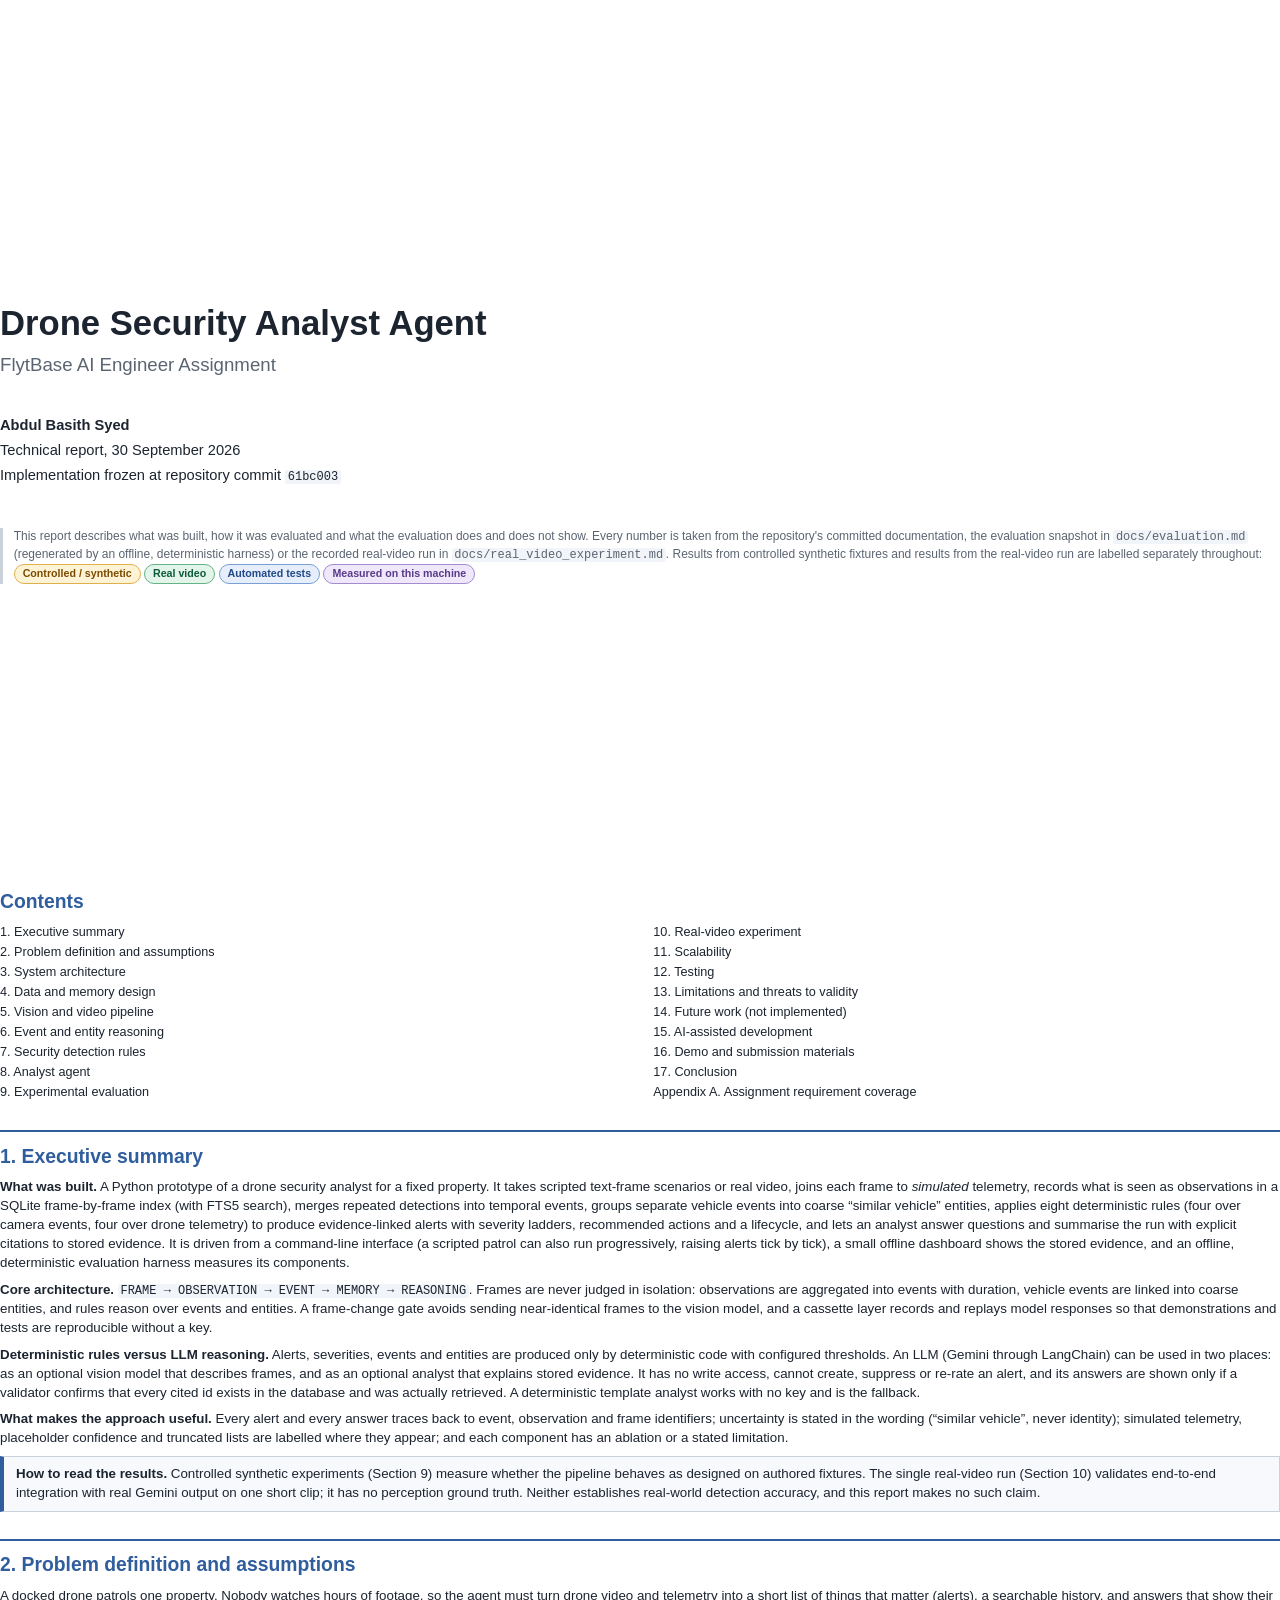
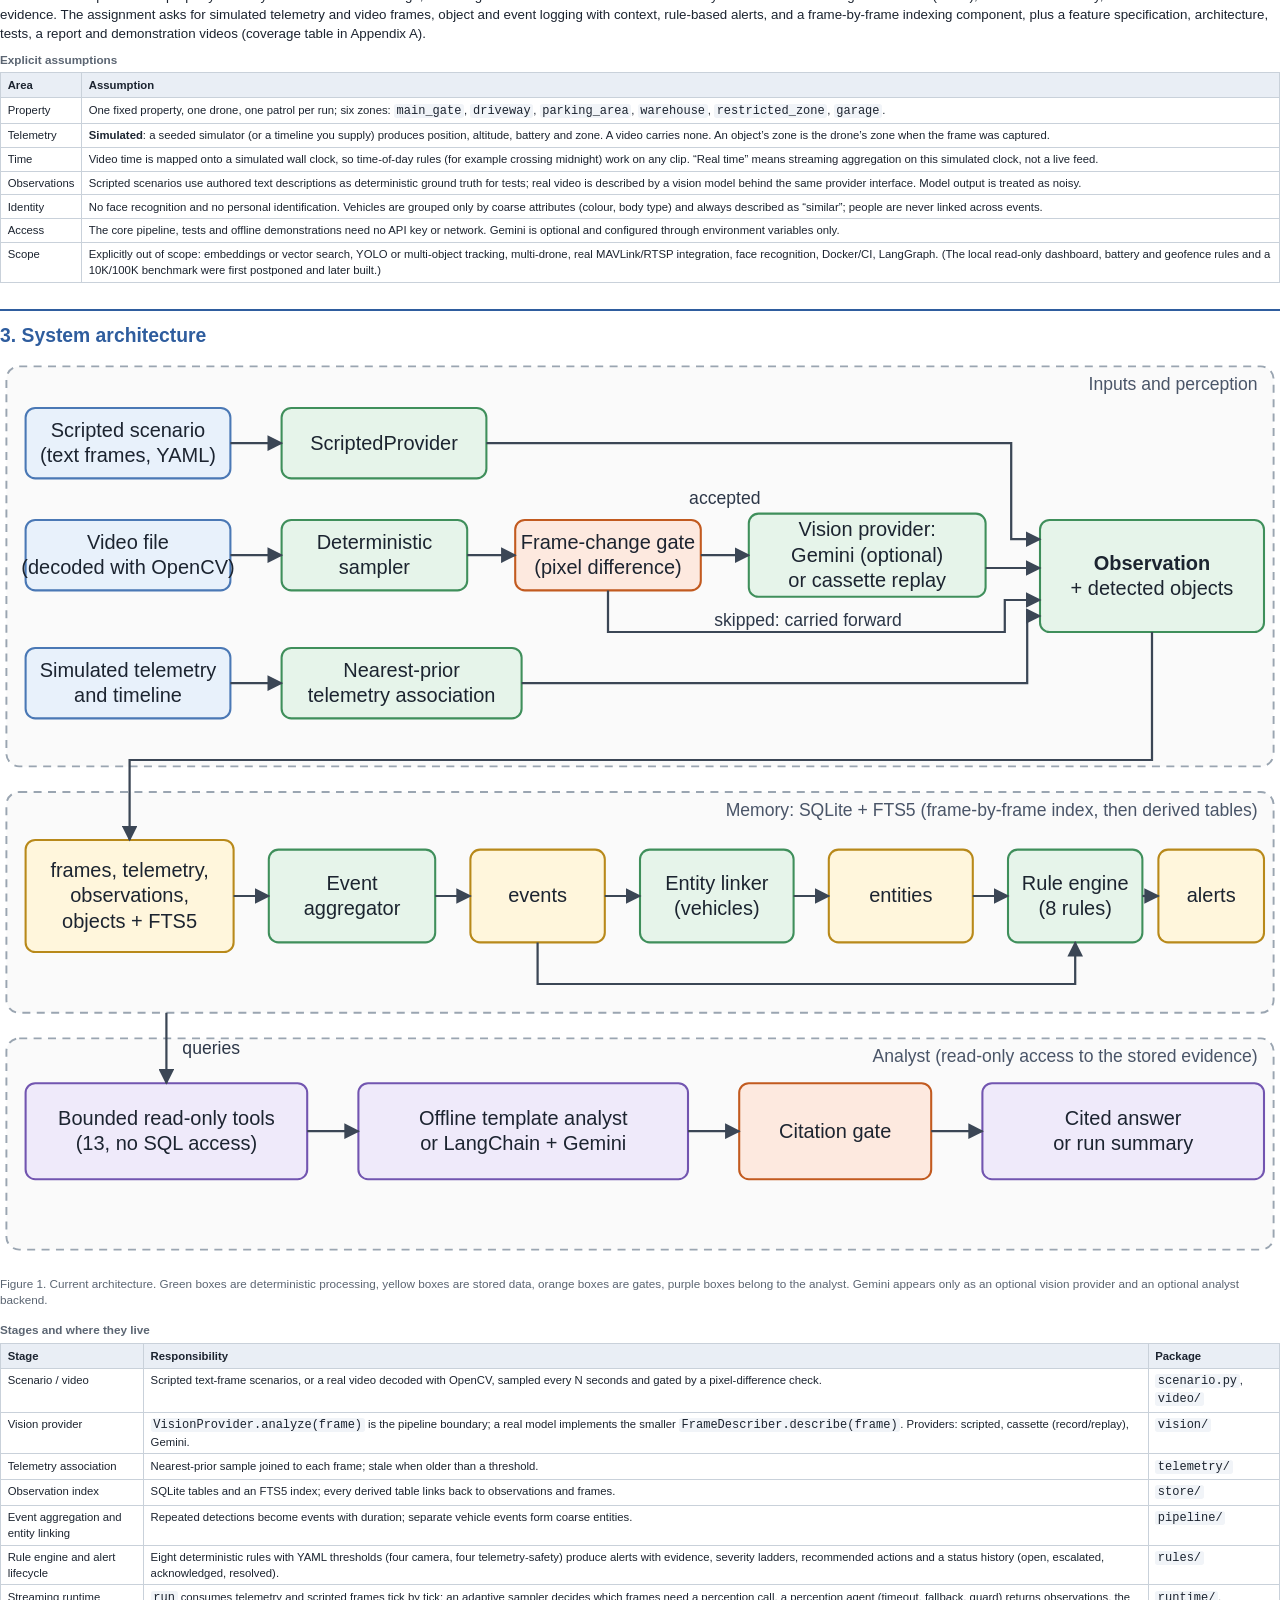
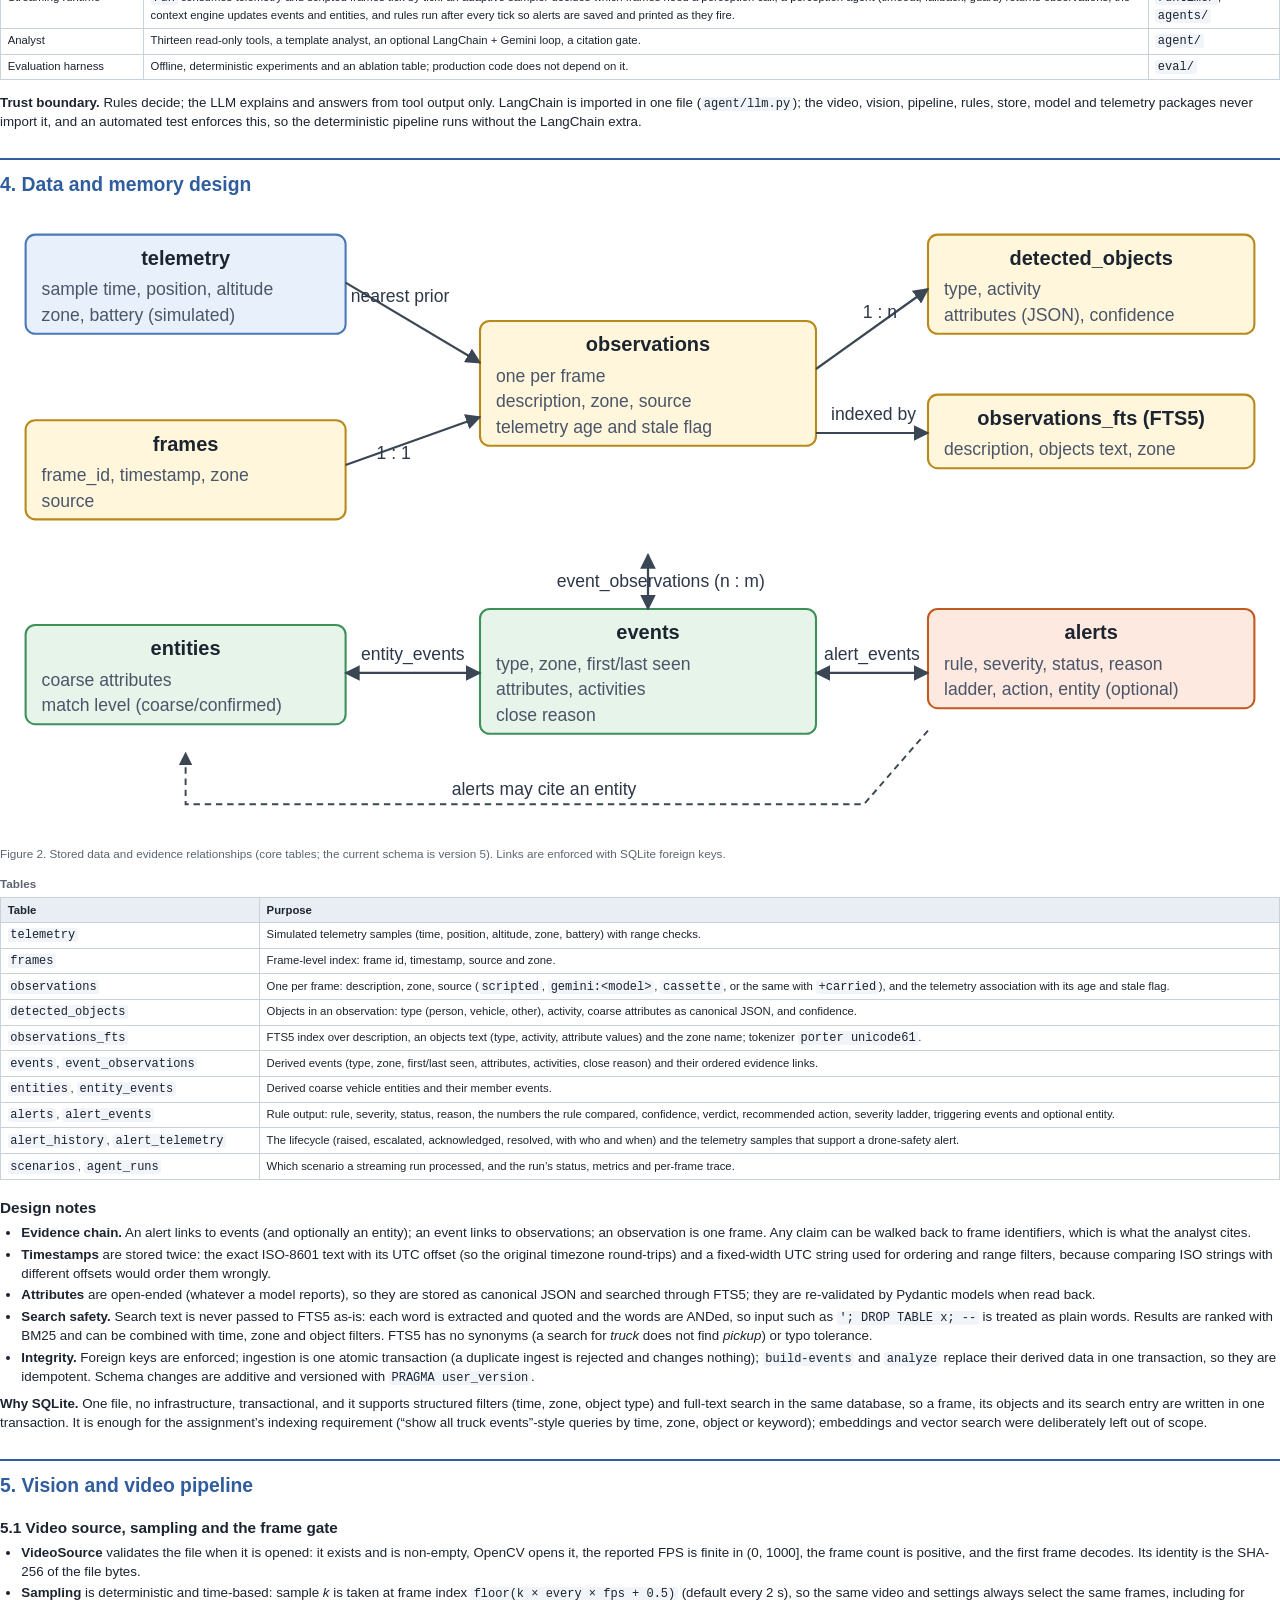
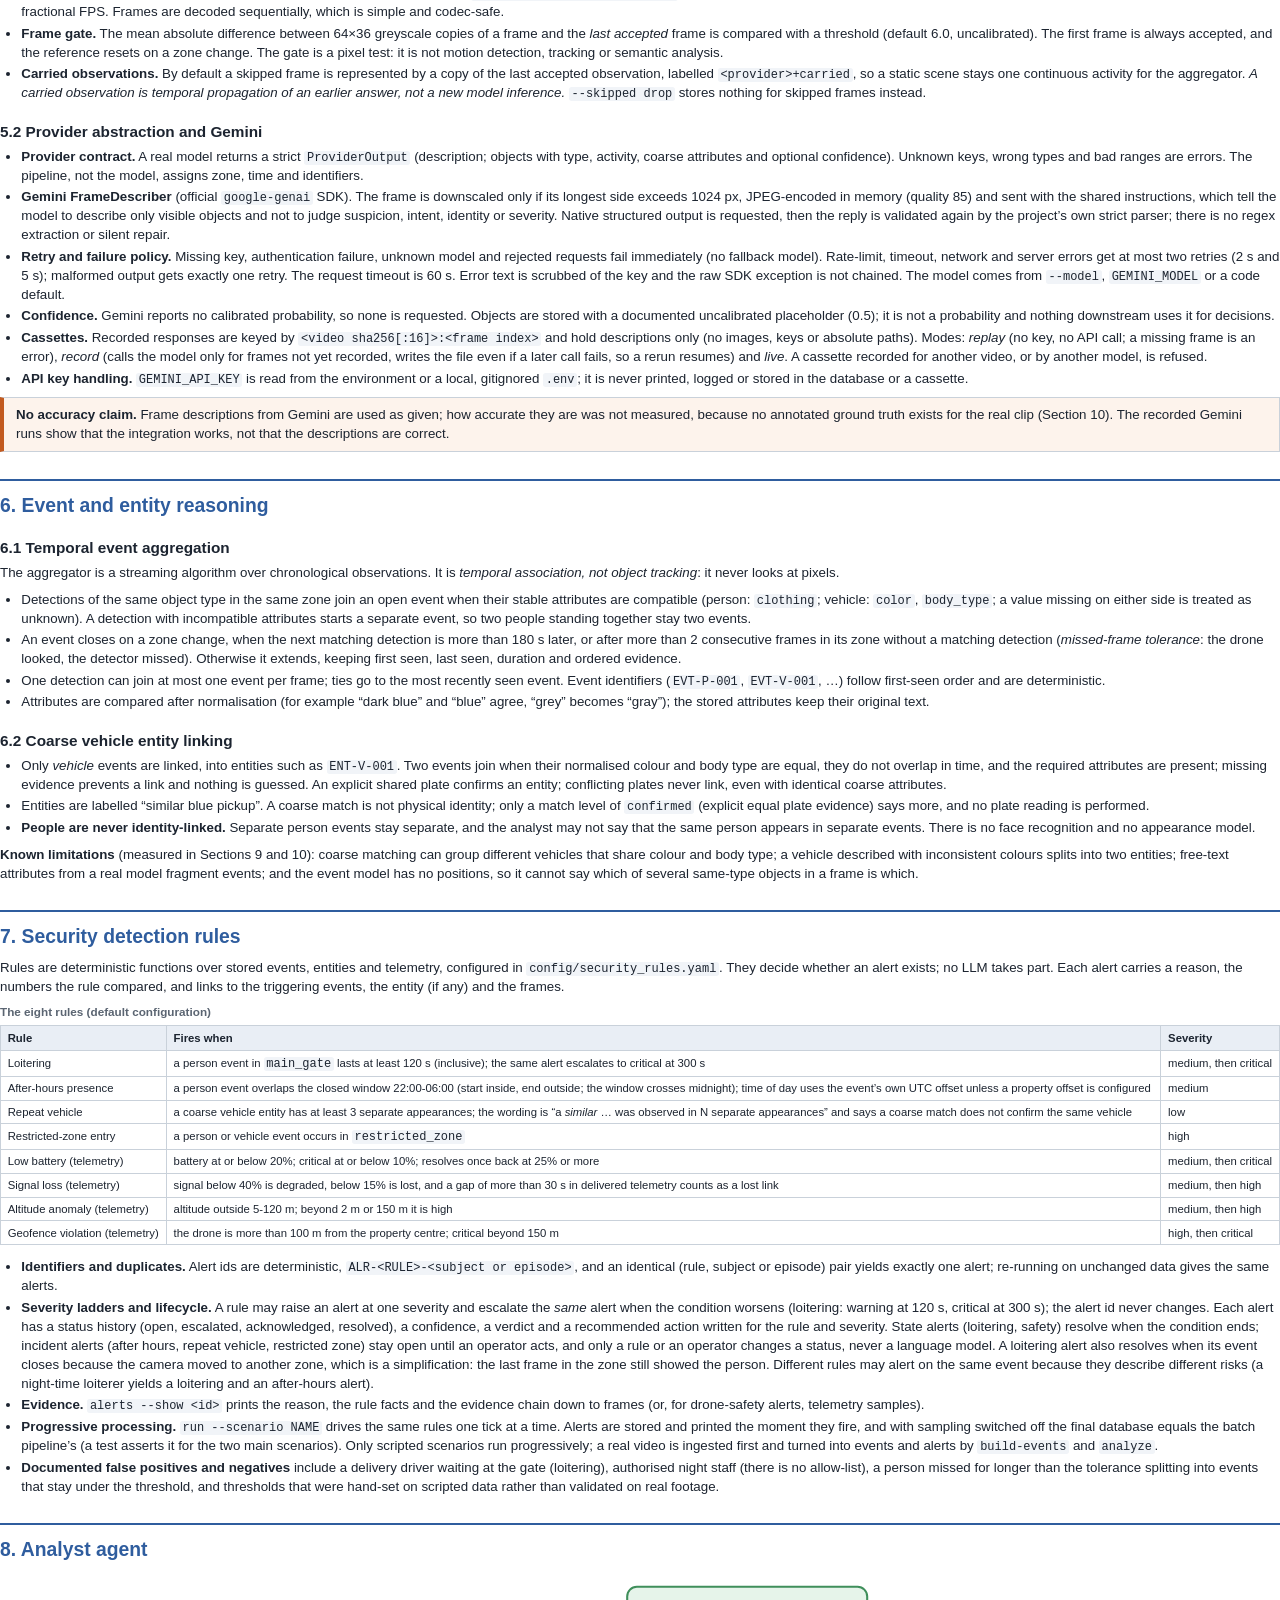
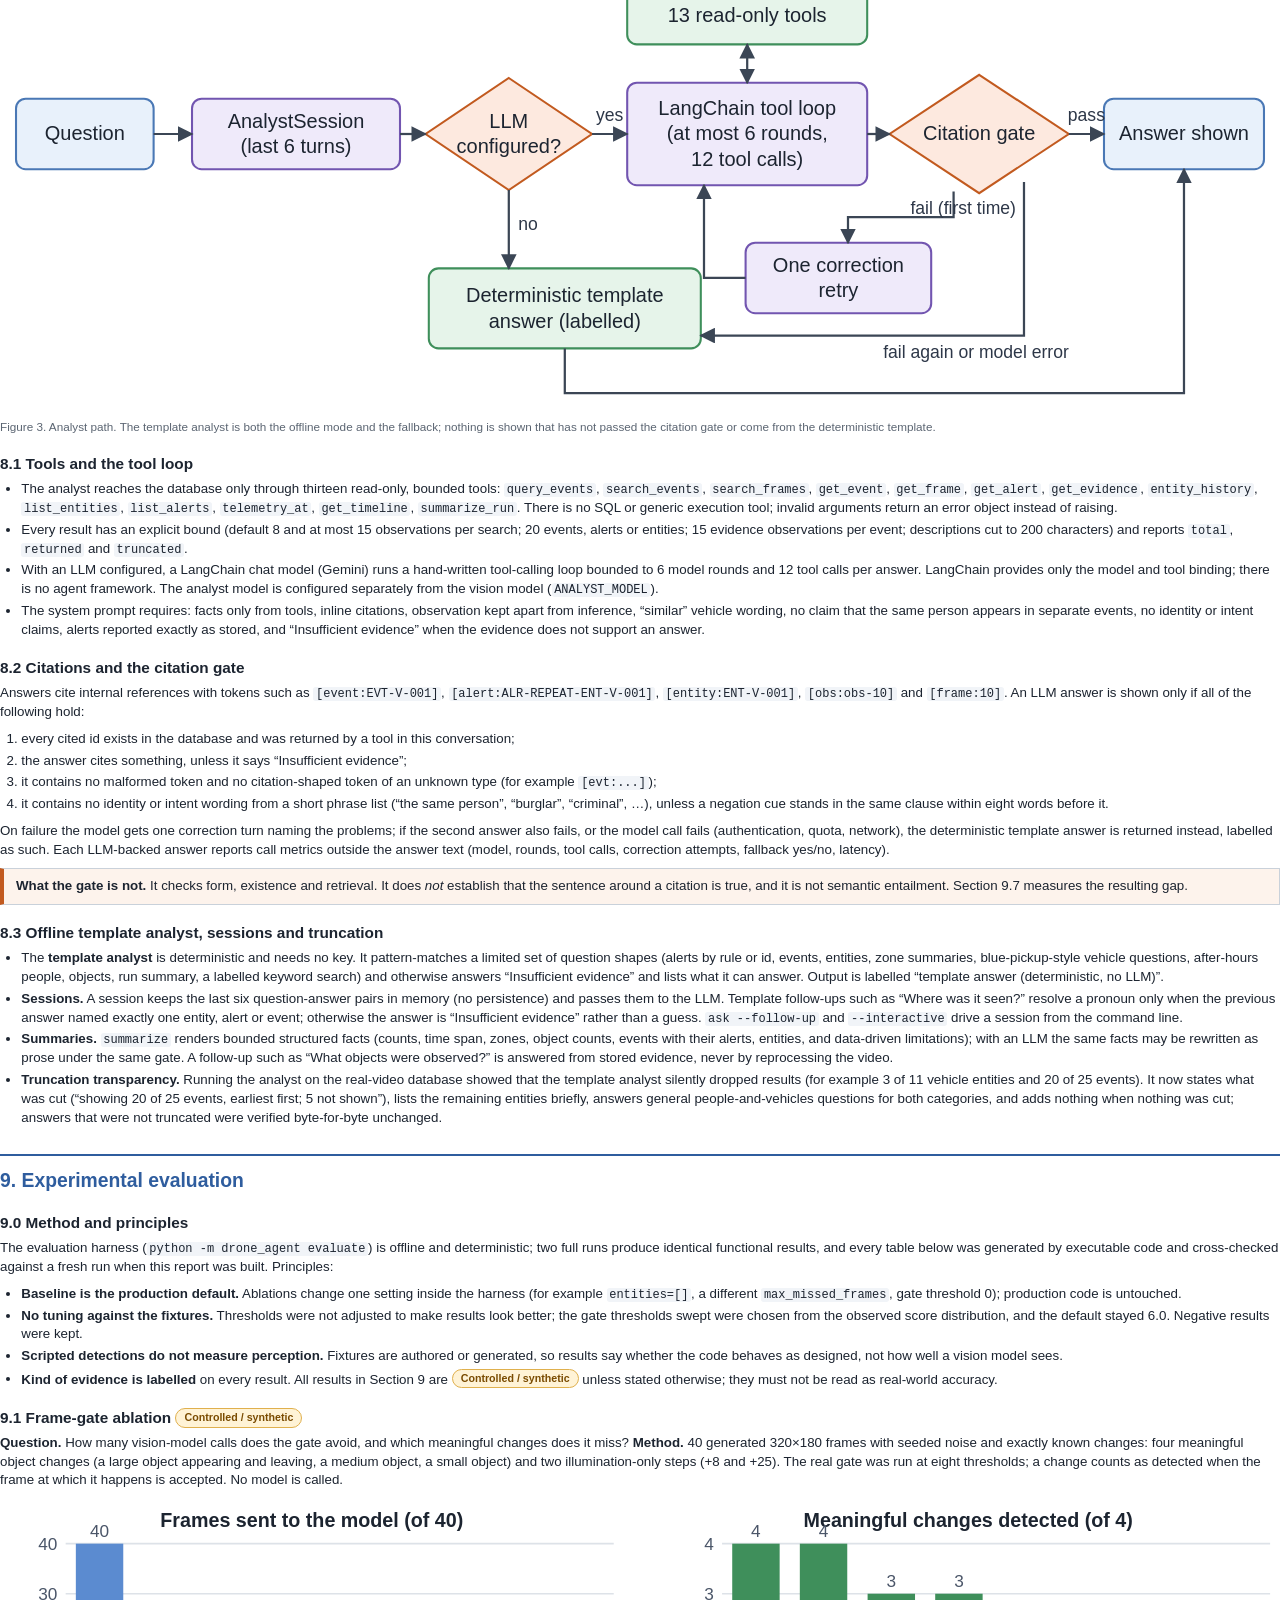
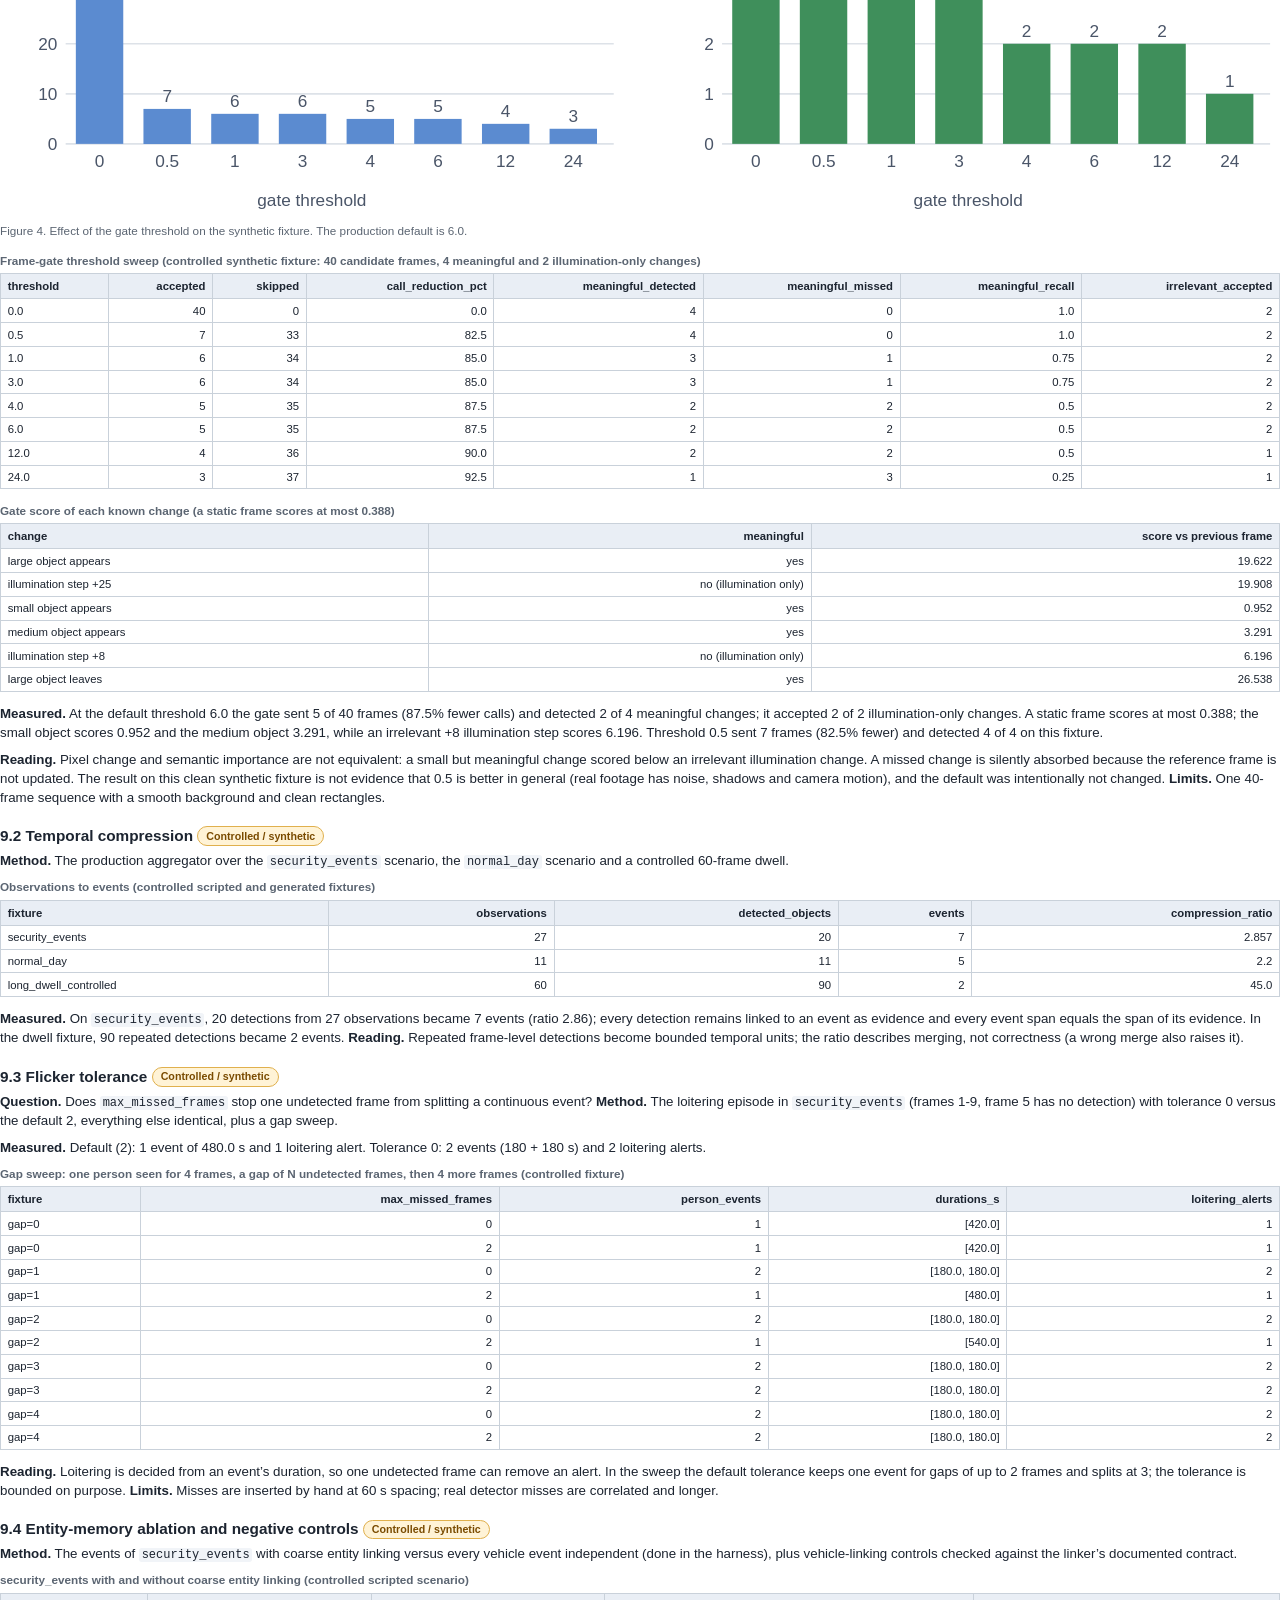
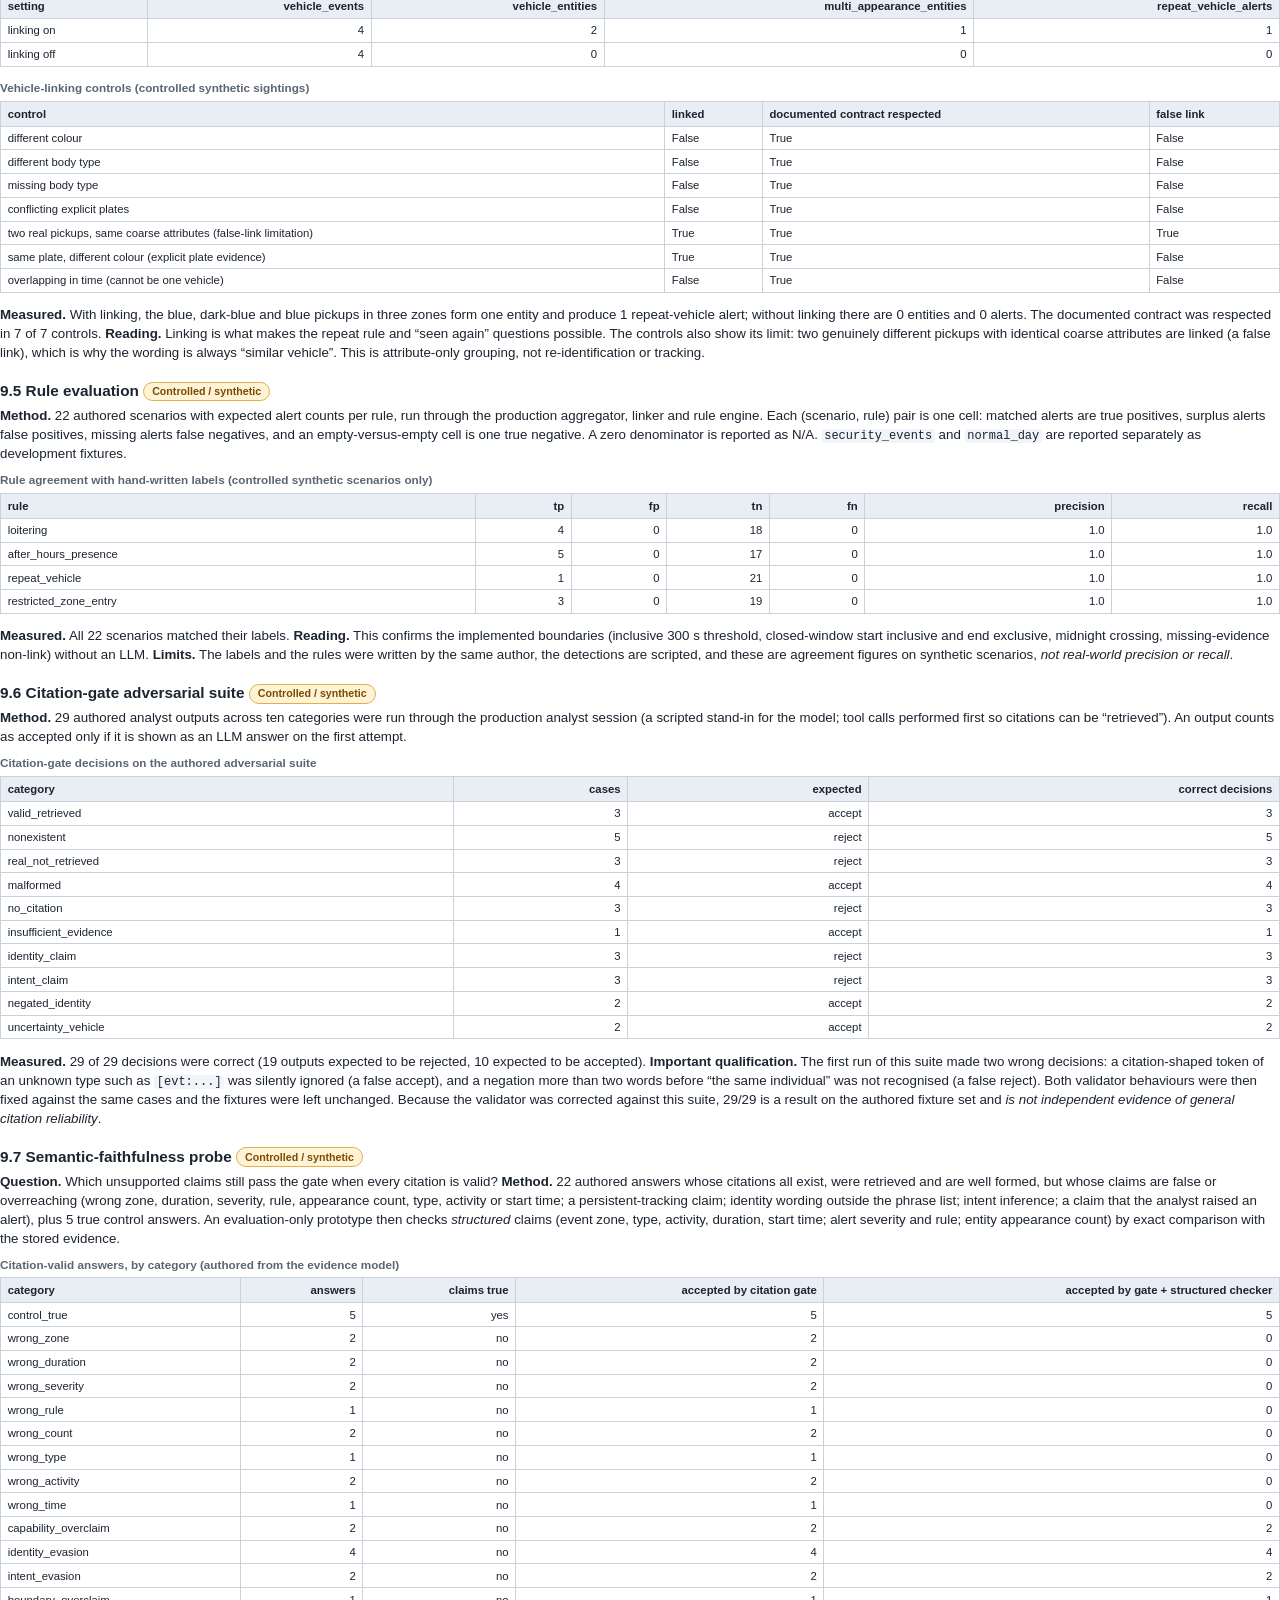
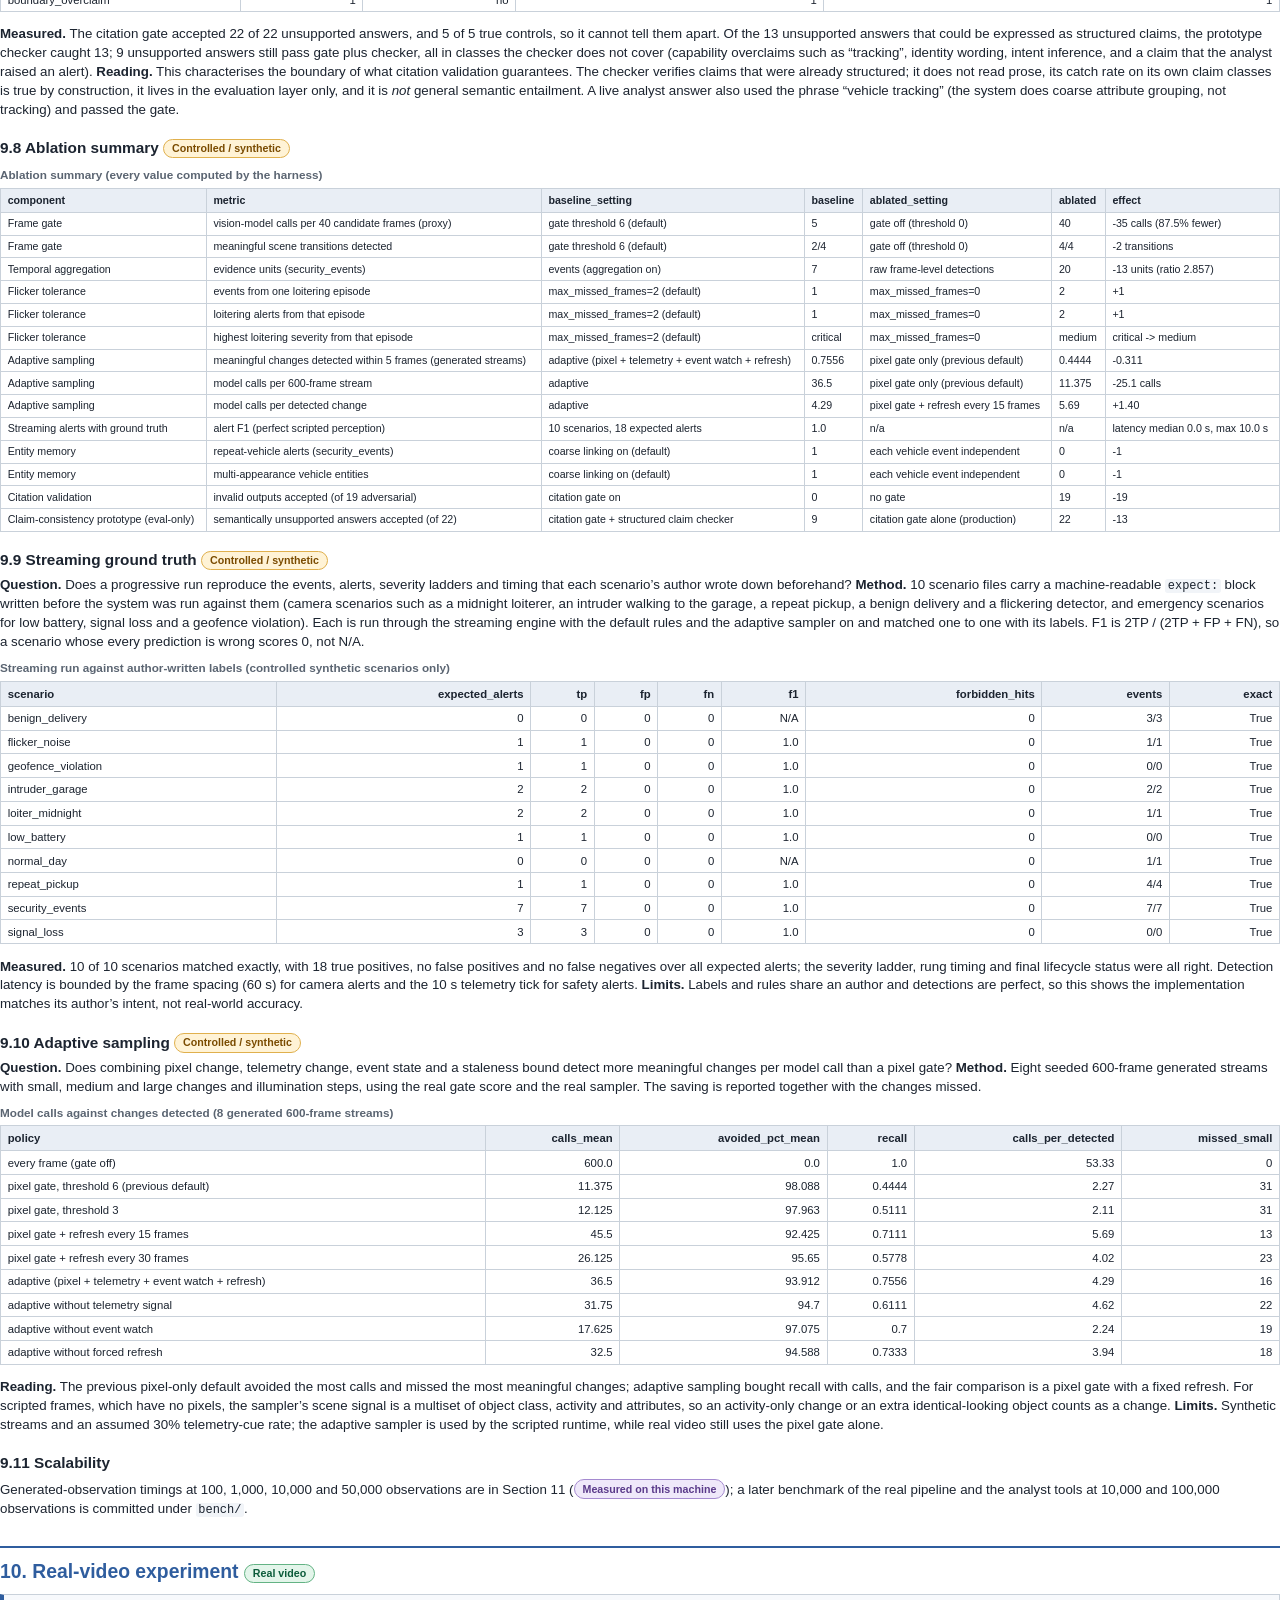
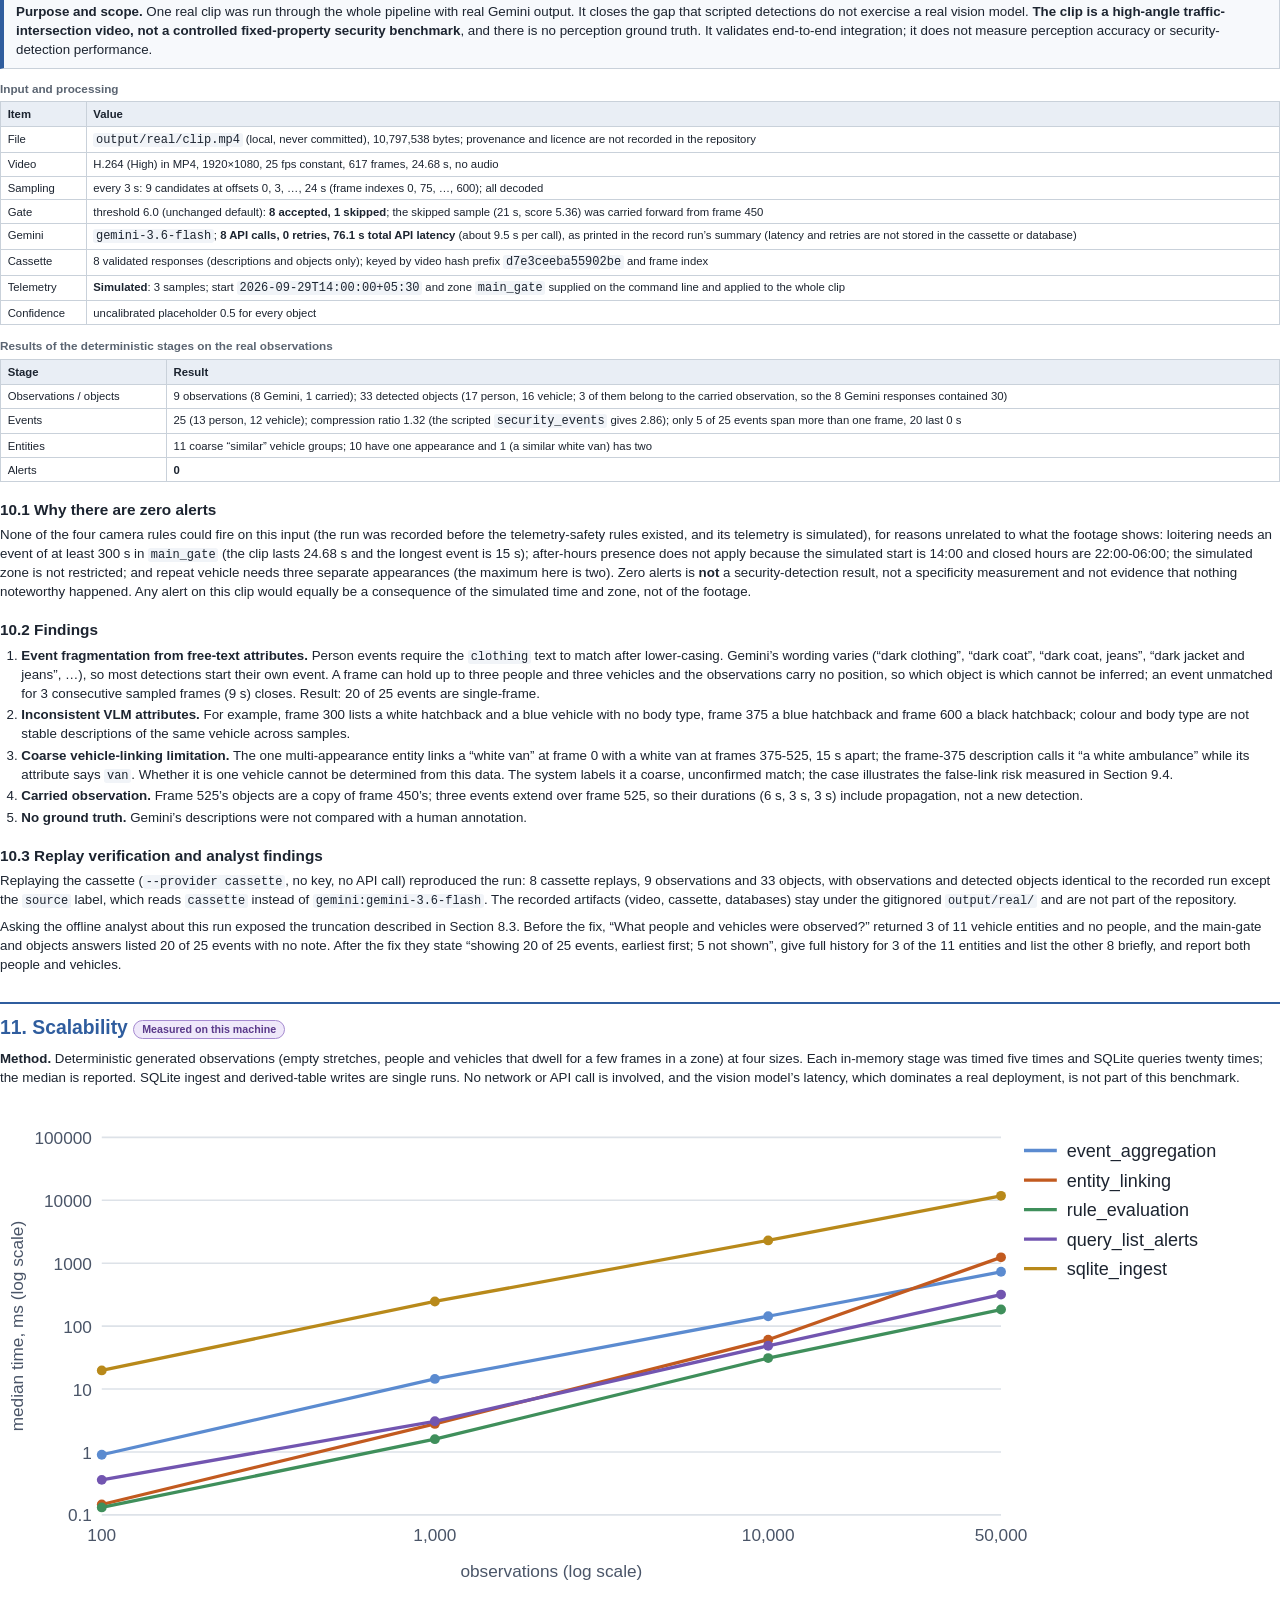
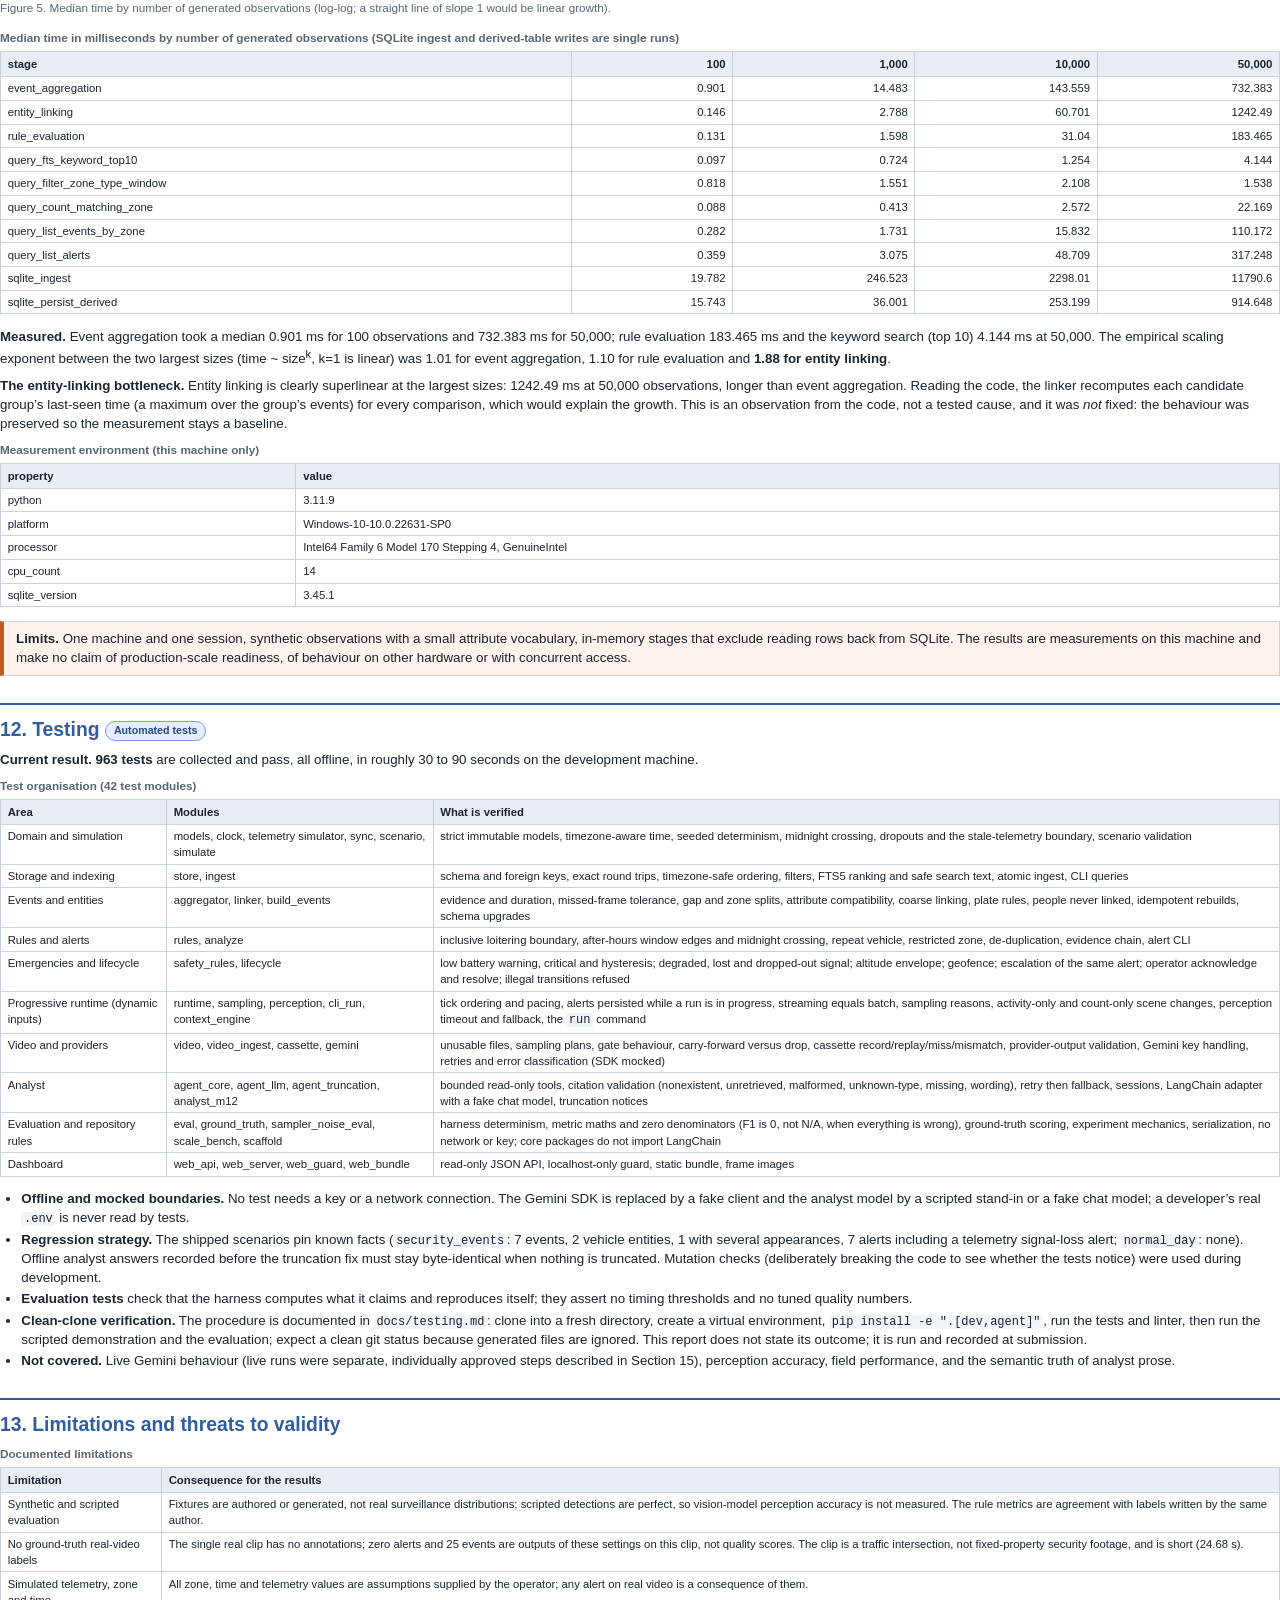
==== commit c14f6f2f: "docs: refresh README, design, testing and evaluation docs and rebuild the report Brings the document" ====
--- a/report/report.html
+++ b/report/report.html
@@ -89,8 +89,8 @@
 <h2 id="s1">1. Executive summary</h2>
 <p><strong>What was built.</strong> A Python prototype of a drone security analyst for a fixed property. It takes scripted text-frame scenarios or real video, joins each frame to <em>simulated</em>
 telemetry, records what is seen as observations in a SQLite frame-by-frame index (with FTS5 search), merges repeated detections into temporal events, groups separate vehicle events into coarse
-&ldquo;similar vehicle&rdquo; entities, applies four deterministic security rules to produce evidence-linked alerts, and lets an analyst answer questions and summarise the run with explicit citations to stored evidence.
-It is driven from a command-line interface, and an offline, deterministic evaluation harness measures its components.</p>
+&ldquo;similar vehicle&rdquo; entities, applies eight deterministic rules (four over camera events, four over drone telemetry) to produce evidence-linked alerts with severity ladders, recommended actions and a lifecycle, and lets an analyst answer questions and summarise the run with explicit citations to stored evidence.
+It is driven from a command-line interface (a scripted patrol can also run progressively, raising alerts tick by tick), a small offline dashboard shows the stored evidence, and an offline, deterministic evaluation harness measures its components.</p>
 <p><strong>Core architecture.</strong> <code>FRAME &rarr; OBSERVATION &rarr; EVENT &rarr; MEMORY &rarr; REASONING</code>. Frames are never judged in isolation: observations are aggregated into events with duration, vehicle events are
 linked into coarse entities, and rules reason over events and entities. A frame-change gate avoids sending near-identical frames to the vision model, and a cassette layer records and replays model responses so that
 demonstrations and tests are reproducible without a key.</p>
@@ -113,13 +113,13 @@
 <caption>Explicit assumptions</caption>
 <thead><tr><th>Area</th><th>Assumption</th></tr></thead>
 <tbody>
-<tr><td>Property</td><td>One fixed property, one drone, one patrol per run; five zones: <code>main_gate</code>, <code>driveway</code>, <code>parking_area</code>, <code>warehouse</code>, <code>restricted_zone</code>.</td></tr>
+<tr><td>Property</td><td>One fixed property, one drone, one patrol per run; six zones: <code>main_gate</code>, <code>driveway</code>, <code>parking_area</code>, <code>warehouse</code>, <code>restricted_zone</code>, <code>garage</code>.</td></tr>
 <tr><td>Telemetry</td><td><strong>Simulated</strong>: a seeded simulator (or a timeline you supply) produces position, altitude, battery and zone. A video carries none. An object&rsquo;s zone is the drone&rsquo;s zone when the frame was captured.</td></tr>
 <tr><td>Time</td><td>Video time is mapped onto a simulated wall clock, so time-of-day rules (for example crossing midnight) work on any clip. &ldquo;Real time&rdquo; means streaming aggregation on this simulated clock, not a live feed.</td></tr>
 <tr><td>Observations</td><td>Scripted scenarios use authored text descriptions as deterministic ground truth for tests; real video is described by a vision model behind the same provider interface. Model output is treated as noisy.</td></tr>
 <tr><td>Identity</td><td>No face recognition and no personal identification. Vehicles are grouped only by coarse attributes (colour, body type) and always described as &ldquo;similar&rdquo;; people are never linked across events.</td></tr>
 <tr><td>Access</td><td>The core pipeline, tests and offline demonstrations need no API key or network. Gemini is optional and configured through environment variables only.</td></tr>
-<tr><td>Scope</td><td>Explicitly out of scope: web front end, embeddings or vector search, YOLO or multi-object tracking, multi-drone, real MAVLink/RTSP integration, face recognition, Docker/CI, LangGraph.</td></tr>
+<tr><td>Scope</td><td>Explicitly out of scope: embeddings or vector search, YOLO or multi-object tracking, multi-drone, real MAVLink/RTSP integration, face recognition, Docker/CI, LangGraph. (The local read-only dashboard, battery and geofence rules and a 10K/100K benchmark were first postponed and later built.)</td></tr>
 </tbody></table>
 
 <!-- ============================================================ 3 -->
@@ -142,7 +142,7 @@
  .dash{fill:none;stroke:#3b4655;stroke-width:1.2;stroke-dasharray:4 3}
 </style>
 <defs><marker id="ah" viewBox="0 0 10 10" refX="9" refY="5" markerWidth="7" markerHeight="7" orient="auto-start-reverse"><path d="M0,0 L10,5 L0,10 z" fill="#3b4655"/></marker></defs>
-<rect class="grp" x="4" y="4" width="792" height="250" rx="8"/><text class="s" x="786" y="19" text-anchor="end">Inputs and perception</text><g class="box"><rect class="in" x="16" y="30" width="128" height="44" rx="6"/><text text-anchor="middle"><tspan x="80.0" y="48.0">Scripted scenario</tspan><tspan x="80.0" y="64.0">(text frames, YAML)</tspan></text></g><g class="box"><rect class="pr" x="176" y="30" width="128" height="44" rx="6"/><text text-anchor="middle"><tspan x="240.0" y="56.0">ScriptedProvider</tspan></text></g><path class="edge" d="M144,52 L176,52" marker-end="url(#ah)"/><g class="box"><rect class="in" x="16" y="100" width="128" height="44" rx="6"/><text text-anchor="middle"><tspan x="80.0" y="118.0">Video file</tspan><tspan x="80.0" y="134.0">(decoded with OpenCV)</tspan></text></g><g class="box"><rect class="pr" x="176" y="100" width="116" height="44" rx="6"/><text text-anchor="middle"><tspan x="234.0" y="118.0">Deterministic</tspan><tspan x="234.0" y="134.0">sampler</tspan></text></g><g class="box"><rect class="gt" x="322" y="100" width="116" height="44" rx="6"/><text text-anchor="middle"><tspan x="380.0" y="118.0">Frame-change gate</tspan><tspan x="380.0" y="134.0">(pixel difference)</tspan></text></g><g class="box"><rect class="pr" x="468" y="96" width="148" height="52" rx="6"/><text text-anchor="middle"><tspan x="542.0" y="110.0">Vision provider:</tspan><tspan x="542.0" y="126.0">Gemini (optional)</tspan><tspan x="542.0" y="142.0">or cassette replay</tspan></text></g><path class="edge" d="M144,122 L176,122" marker-end="url(#ah)"/><path class="edge" d="M292,122 L322,122" marker-end="url(#ah)"/><path class="edge" d="M438,122 L468,122" marker-end="url(#ah)"/><text class="lbl" x="453" y="90" text-anchor="middle">accepted</text><g class="box"><rect class="in" x="16" y="180" width="128" height="44" rx="6"/><text text-anchor="middle"><tspan x="80.0" y="198.0">Simulated telemetry</tspan><tspan x="80.0" y="214.0">and timeline</tspan></text></g><g class="box"><rect class="pr" x="176" y="180" width="150" height="44" rx="6"/><text text-anchor="middle"><tspan x="251.0" y="198.0">Nearest-prior</tspan><tspan x="251.0" y="214.0">telemetry association</tspan></text></g><path class="edge" d="M144,202 L176,202" marker-end="url(#ah)"/><g class="box"><rect class="pr" x="650" y="100" width="140" height="70" rx="6"/><text text-anchor="middle"><tspan x="720.0" y="131.0" class="t">Observation</tspan><tspan x="720.0" y="147.0">+ detected objects</tspan></text></g><path class="edge" d="M304,52 L632,52 L632,112 L650,112" marker-end="url(#ah)"/><path class="edge" d="M616,130 L650,130" marker-end="url(#ah)"/><path class="edge" d="M380,144 L380,170 L628,170 L628,150 L650,150" marker-end="url(#ah)"/><text class="lbl" x="505" y="166" text-anchor="middle">skipped: carried forward</text><path class="edge" d="M326,202 L642,202 L642,160 L650,160" marker-end="url(#ah)"/><rect class="grp" x="4" y="270" width="792" height="138" rx="8"/><text class="s" x="786" y="285" text-anchor="end">Memory: SQLite + FTS5 (frame-by-frame index, then derived tables)</text><g class="box"><rect class="st" x="16" y="300" width="130" height="70" rx="6"/><text text-anchor="middle"><tspan x="81.0" y="323.0">frames, telemetry,</tspan><tspan x="81.0" y="339.0">observations,</tspan><tspan x="81.0" y="355.0">objects + FTS5</tspan></text></g><g class="box"><rect class="pr" x="168" y="306" width="104" height="58" rx="6"/><text text-anchor="middle"><tspan x="220.0" y="331.0">Event</tspan><tspan x="220.0" y="347.0">aggregator</tspan></text></g><g class="box"><rect class="st" x="294" y="306" width="84" height="58" rx="6"/><text text-anchor="middle"><tspan x="336.0" y="339.0">events</tspan></text></g><g class="box"><rect class="pr" x="400" y="306" width="96" height="58" rx="6"/><text text-anchor="middle"><tspan x="448.0" y="331.0">Entity linker</tspan><tspan x="448.0" y="347.0">(vehicles)</tspan></text></g><g class="box"><rect class="st" x="518" y="306" width="90" height="58" rx="6"/><text text-anchor="middle"><tspan x="563.0" y="339.0">entities</tspan></text></g><g class="box"><rect class="pr" x="630" y="306" width="84" height="58" rx="6"/><text text-anchor="middle"><tspan x="672.0" y="331.0">Rule engine</tspan><tspan x="672.0" y="347.0">(4 rules)</tspan></text></g><g class="box"><rect class="st" x="724" y="306" width="66" height="58" rx="6"/><text text-anchor="middle"><tspan x="757.0" y="339.0">alerts</tspan></text></g><path class="edge" d="M720,170 L720,250 L81,250 L81,300" marker-end="url(#ah)"/><path class="edge" d="M146,335 L168,335" marker-end="url(#ah)"/><path class="edge" d="M272,335 L294,335" marker-end="url(#ah)"/><path class="edge" d="M378,335 L400,335" marker-end="url(#ah)"/><path class="edge" d="M496,335 L518,335" marker-end="url(#ah)"/><path class="edge" d="M608,335 L630,335" marker-end="url(#ah)"/><path class="edge" d="M714,335 L724,335" marker-end="url(#ah)"/><path class="edge" d="M336,364 L336,390 L672,390 L672,364" marker-end="url(#ah)"/><rect class="grp" x="4" y="424" width="792" height="132" rx="8"/><text class="s" x="786" y="439" text-anchor="end">Analyst (read-only access to the stored evidence)</text><g class="box"><rect class="an" x="16" y="452" width="176" height="60" rx="6"/><text text-anchor="middle"><tspan x="104.0" y="478.0">Bounded read-only tools</tspan><tspan x="104.0" y="494.0">(10, no SQL access)</tspan></text></g><g class="box"><rect class="an" x="224" y="452" width="206" height="60" rx="6"/><text text-anchor="middle"><tspan x="327.0" y="478.0">Offline template analyst</tspan><tspan x="327.0" y="494.0">or LangChain + Gemini</tspan></text></g><g class="box"><rect class="gt" x="462" y="452" width="120" height="60" rx="6"/><text text-anchor="middle"><tspan x="522.0" y="486.0">Citation gate</tspan></text></g><g class="box"><rect class="an" x="614" y="452" width="176" height="60" rx="6"/><text text-anchor="middle"><tspan x="702.0" y="478.0">Cited answer</tspan><tspan x="702.0" y="494.0">or run summary</tspan></text></g><path class="edge" d="M192,482 L224,482" marker-end="url(#ah)"/><path class="edge" d="M430,482 L462,482" marker-end="url(#ah)"/><path class="edge" d="M582,482 L614,482" marker-end="url(#ah)"/><path class="edge" d="M104,408 L104,452" marker-end="url(#ah)"/><text class="lbl" x="132" y="434" text-anchor="middle">queries</text></svg>
+<rect class="grp" x="4" y="4" width="792" height="250" rx="8"/><text class="s" x="786" y="19" text-anchor="end">Inputs and perception</text><g class="box"><rect class="in" x="16" y="30" width="128" height="44" rx="6"/><text text-anchor="middle"><tspan x="80.0" y="48.0">Scripted scenario</tspan><tspan x="80.0" y="64.0">(text frames, YAML)</tspan></text></g><g class="box"><rect class="pr" x="176" y="30" width="128" height="44" rx="6"/><text text-anchor="middle"><tspan x="240.0" y="56.0">ScriptedProvider</tspan></text></g><path class="edge" d="M144,52 L176,52" marker-end="url(#ah)"/><g class="box"><rect class="in" x="16" y="100" width="128" height="44" rx="6"/><text text-anchor="middle"><tspan x="80.0" y="118.0">Video file</tspan><tspan x="80.0" y="134.0">(decoded with OpenCV)</tspan></text></g><g class="box"><rect class="pr" x="176" y="100" width="116" height="44" rx="6"/><text text-anchor="middle"><tspan x="234.0" y="118.0">Deterministic</tspan><tspan x="234.0" y="134.0">sampler</tspan></text></g><g class="box"><rect class="gt" x="322" y="100" width="116" height="44" rx="6"/><text text-anchor="middle"><tspan x="380.0" y="118.0">Frame-change gate</tspan><tspan x="380.0" y="134.0">(pixel difference)</tspan></text></g><g class="box"><rect class="pr" x="468" y="96" width="148" height="52" rx="6"/><text text-anchor="middle"><tspan x="542.0" y="110.0">Vision provider:</tspan><tspan x="542.0" y="126.0">Gemini (optional)</tspan><tspan x="542.0" y="142.0">or cassette replay</tspan></text></g><path class="edge" d="M144,122 L176,122" marker-end="url(#ah)"/><path class="edge" d="M292,122 L322,122" marker-end="url(#ah)"/><path class="edge" d="M438,122 L468,122" marker-end="url(#ah)"/><text class="lbl" x="453" y="90" text-anchor="middle">accepted</text><g class="box"><rect class="in" x="16" y="180" width="128" height="44" rx="6"/><text text-anchor="middle"><tspan x="80.0" y="198.0">Simulated telemetry</tspan><tspan x="80.0" y="214.0">and timeline</tspan></text></g><g class="box"><rect class="pr" x="176" y="180" width="150" height="44" rx="6"/><text text-anchor="middle"><tspan x="251.0" y="198.0">Nearest-prior</tspan><tspan x="251.0" y="214.0">telemetry association</tspan></text></g><path class="edge" d="M144,202 L176,202" marker-end="url(#ah)"/><g class="box"><rect class="pr" x="650" y="100" width="140" height="70" rx="6"/><text text-anchor="middle"><tspan x="720.0" y="131.0" class="t">Observation</tspan><tspan x="720.0" y="147.0">+ detected objects</tspan></text></g><path class="edge" d="M304,52 L632,52 L632,112 L650,112" marker-end="url(#ah)"/><path class="edge" d="M616,130 L650,130" marker-end="url(#ah)"/><path class="edge" d="M380,144 L380,170 L628,170 L628,150 L650,150" marker-end="url(#ah)"/><text class="lbl" x="505" y="166" text-anchor="middle">skipped: carried forward</text><path class="edge" d="M326,202 L642,202 L642,160 L650,160" marker-end="url(#ah)"/><rect class="grp" x="4" y="270" width="792" height="138" rx="8"/><text class="s" x="786" y="285" text-anchor="end">Memory: SQLite + FTS5 (frame-by-frame index, then derived tables)</text><g class="box"><rect class="st" x="16" y="300" width="130" height="70" rx="6"/><text text-anchor="middle"><tspan x="81.0" y="323.0">frames, telemetry,</tspan><tspan x="81.0" y="339.0">observations,</tspan><tspan x="81.0" y="355.0">objects + FTS5</tspan></text></g><g class="box"><rect class="pr" x="168" y="306" width="104" height="58" rx="6"/><text text-anchor="middle"><tspan x="220.0" y="331.0">Event</tspan><tspan x="220.0" y="347.0">aggregator</tspan></text></g><g class="box"><rect class="st" x="294" y="306" width="84" height="58" rx="6"/><text text-anchor="middle"><tspan x="336.0" y="339.0">events</tspan></text></g><g class="box"><rect class="pr" x="400" y="306" width="96" height="58" rx="6"/><text text-anchor="middle"><tspan x="448.0" y="331.0">Entity linker</tspan><tspan x="448.0" y="347.0">(vehicles)</tspan></text></g><g class="box"><rect class="st" x="518" y="306" width="90" height="58" rx="6"/><text text-anchor="middle"><tspan x="563.0" y="339.0">entities</tspan></text></g><g class="box"><rect class="pr" x="630" y="306" width="84" height="58" rx="6"/><text text-anchor="middle"><tspan x="672.0" y="331.0">Rule engine</tspan><tspan x="672.0" y="347.0">(8 rules)</tspan></text></g><g class="box"><rect class="st" x="724" y="306" width="66" height="58" rx="6"/><text text-anchor="middle"><tspan x="757.0" y="339.0">alerts</tspan></text></g><path class="edge" d="M720,170 L720,250 L81,250 L81,300" marker-end="url(#ah)"/><path class="edge" d="M146,335 L168,335" marker-end="url(#ah)"/><path class="edge" d="M272,335 L294,335" marker-end="url(#ah)"/><path class="edge" d="M378,335 L400,335" marker-end="url(#ah)"/><path class="edge" d="M496,335 L518,335" marker-end="url(#ah)"/><path class="edge" d="M608,335 L630,335" marker-end="url(#ah)"/><path class="edge" d="M714,335 L724,335" marker-end="url(#ah)"/><path class="edge" d="M336,364 L336,390 L672,390 L672,364" marker-end="url(#ah)"/><rect class="grp" x="4" y="424" width="792" height="132" rx="8"/><text class="s" x="786" y="439" text-anchor="end">Analyst (read-only access to the stored evidence)</text><g class="box"><rect class="an" x="16" y="452" width="176" height="60" rx="6"/><text text-anchor="middle"><tspan x="104.0" y="478.0">Bounded read-only tools</tspan><tspan x="104.0" y="494.0">(13, no SQL access)</tspan></text></g><g class="box"><rect class="an" x="224" y="452" width="206" height="60" rx="6"/><text text-anchor="middle"><tspan x="327.0" y="478.0">Offline template analyst</tspan><tspan x="327.0" y="494.0">or LangChain + Gemini</tspan></text></g><g class="box"><rect class="gt" x="462" y="452" width="120" height="60" rx="6"/><text text-anchor="middle"><tspan x="522.0" y="486.0">Citation gate</tspan></text></g><g class="box"><rect class="an" x="614" y="452" width="176" height="60" rx="6"/><text text-anchor="middle"><tspan x="702.0" y="478.0">Cited answer</tspan><tspan x="702.0" y="494.0">or run summary</tspan></text></g><path class="edge" d="M192,482 L224,482" marker-end="url(#ah)"/><path class="edge" d="M430,482 L462,482" marker-end="url(#ah)"/><path class="edge" d="M582,482 L614,482" marker-end="url(#ah)"/><path class="edge" d="M104,408 L104,452" marker-end="url(#ah)"/><text class="lbl" x="132" y="434" text-anchor="middle">queries</text></svg>
 <figcaption>Figure 1. Current architecture. Green boxes are deterministic processing, yellow boxes are stored data, orange boxes are gates, purple boxes belong to the analyst. Gemini appears only as an optional vision provider and an optional analyst backend.</figcaption>
 </figure>
 <table class="data">
@@ -154,8 +154,9 @@
 <tr><td>Telemetry association</td><td>Nearest-prior sample joined to each frame; stale when older than a threshold.</td><td><code>telemetry/</code></td></tr>
 <tr><td>Observation index</td><td>SQLite tables and an FTS5 index; every derived table links back to observations and frames.</td><td><code>store/</code></td></tr>
 <tr><td>Event aggregation and entity linking</td><td>Repeated detections become events with duration; separate vehicle events form coarse entities.</td><td><code>pipeline/</code></td></tr>
-<tr><td>Rule engine</td><td>Four deterministic rules with YAML thresholds produce alerts with evidence.</td><td><code>rules/</code></td></tr>
-<tr><td>Analyst</td><td>Read-only tools, a template analyst, an optional LangChain + Gemini loop, a citation gate.</td><td><code>agent/</code></td></tr>
+<tr><td>Rule engine and alert lifecycle</td><td>Eight deterministic rules with YAML thresholds (four camera, four telemetry-safety) produce alerts with evidence, severity ladders, recommended actions and a status history (open, escalated, acknowledged, resolved).</td><td><code>rules/</code></td></tr>
+<tr><td>Streaming runtime</td><td><code>run</code> consumes telemetry and scripted frames tick by tick: an adaptive sampler decides which frames need a perception call, a perception agent (timeout, fallback, guard) returns observations, the context engine updates events and entities, and rules run after every tick so alerts are saved and printed as they fire.</td><td><code>runtime/</code>, <code>agents/</code></td></tr>
+<tr><td>Analyst</td><td>Thirteen read-only tools, a template analyst, an optional LangChain + Gemini loop, a citation gate.</td><td><code>agent/</code></td></tr>
 <tr><td>Evaluation harness</td><td>Offline, deterministic experiments and an ablation table; production code does not depend on it.</td><td><code>eval/</code></td></tr>
 </tbody></table>
 <p><strong>Trust boundary.</strong> Rules decide; the LLM explains and answers from tool output only. LangChain is imported in one file (<code>agent/llm.py</code>); the video, vision, pipeline, rules, store, model and telemetry packages
@@ -181,8 +182,8 @@
  .dash{fill:none;stroke:#3b4655;stroke-width:1.2;stroke-dasharray:4 3}
 </style>
 <defs><marker id="ah" viewBox="0 0 10 10" refX="9" refY="5" markerWidth="7" markerHeight="7" orient="auto-start-reverse"><path d="M0,0 L10,5 L0,10 z" fill="#3b4655"/></marker></defs>
-<g class="box"><rect class="in" x="16" y="16" width="200" height="62" rx="6"/><text class="t" x="116.0" y="35" text-anchor="middle">telemetry</text><text class="s" x="26" y="54">sample time, position, altitude</text><text class="s" x="26" y="70">zone, battery (simulated)</text></g><g class="box"><rect class="st" x="16" y="132" width="200" height="62" rx="6"/><text class="t" x="116.0" y="151" text-anchor="middle">frames</text><text class="s" x="26" y="170">frame_id, timestamp, zone</text><text class="s" x="26" y="186">source</text></g><g class="box"><rect class="st" x="300" y="70" width="210" height="78" rx="6"/><text class="t" x="405.0" y="89" text-anchor="middle">observations</text><text class="s" x="310" y="108">one per frame</text><text class="s" x="310" y="124">description, zone, source</text><text class="s" x="310" y="140">telemetry age and stale flag</text></g><g class="box"><rect class="st" x="580" y="16" width="204" height="62" rx="6"/><text class="t" x="682.0" y="35" text-anchor="middle">detected_objects</text><text class="s" x="590" y="54">type, activity</text><text class="s" x="590" y="70">attributes (JSON), confidence</text></g><g class="box"><rect class="st" x="580" y="116" width="204" height="46" rx="6"/><text class="t" x="682.0" y="135" text-anchor="middle">observations_fts (FTS5)</text><text class="s" x="590" y="154">description, objects text, zone</text></g><g class="box"><rect class="pr" x="300" y="250" width="210" height="78" rx="6"/><text class="t" x="405.0" y="269" text-anchor="middle">events</text><text class="s" x="310" y="288">type, zone, first/last seen</text><text class="s" x="310" y="304">attributes, activities</text><text class="s" x="310" y="320">close reason</text></g><g class="box"><rect class="pr" x="16" y="260" width="200" height="62" rx="6"/><text class="t" x="116.0" y="279" text-anchor="middle">entities</text><text class="s" x="26" y="298">coarse attributes</text><text class="s" x="26" y="314">match level (coarse/confirmed)</text></g><g class="box"><rect class="gt" x="580" y="250" width="204" height="62" rx="6"/><text class="t" x="682.0" y="269" text-anchor="middle">alerts</text><text class="s" x="590" y="288">rule, severity, reason</text><text class="s" x="590" y="304">rule facts, entity (optional)</text></g><path class="edge" d="M216,46 L300,96" marker-end="url(#ah)"/><text class="lbl" x="250" y="58" text-anchor="middle">nearest prior</text><path class="edge" d="M216,160 L300,130" marker-end="url(#ah)"/><text class="lbl" x="246" y="156" text-anchor="middle">1 : 1</text><path class="edge" d="M510,100 L580,50" marker-end="url(#ah)"/><text class="lbl" x="550" y="68" text-anchor="middle">1 : n</text><path class="edge" d="M510,140 L580,140" marker-end="url(#ah)"/><text class="lbl" x="546" y="132" text-anchor="middle">indexed by</text><path class="edge" d="M405,216 L405,250" marker-end="url(#ah)" marker-start="url(#ah)"/><text class="lbl" x="413" y="236" text-anchor="middle">event_observations (n : m)</text><path class="edge" d="M300,290 L216,290" marker-end="url(#ah)" marker-start="url(#ah)"/><text class="lbl" x="258" y="282" text-anchor="middle">entity_events</text><path class="edge" d="M510,290 L580,290" marker-end="url(#ah)" marker-start="url(#ah)"/><text class="lbl" x="545" y="282" text-anchor="middle">alert_events</text><path class="dash" d="M580,326 L540,372 L116,372 L116,340" marker-end="url(#ah)"/><text class="lbl" x="340" y="366" text-anchor="middle">alerts may cite an entity</text></svg>
-<figcaption>Figure 2. Stored data and evidence relationships (schema version 3). Links are enforced with SQLite foreign keys.</figcaption>
+<g class="box"><rect class="in" x="16" y="16" width="200" height="62" rx="6"/><text class="t" x="116.0" y="35" text-anchor="middle">telemetry</text><text class="s" x="26" y="54">sample time, position, altitude</text><text class="s" x="26" y="70">zone, battery (simulated)</text></g><g class="box"><rect class="st" x="16" y="132" width="200" height="62" rx="6"/><text class="t" x="116.0" y="151" text-anchor="middle">frames</text><text class="s" x="26" y="170">frame_id, timestamp, zone</text><text class="s" x="26" y="186">source</text></g><g class="box"><rect class="st" x="300" y="70" width="210" height="78" rx="6"/><text class="t" x="405.0" y="89" text-anchor="middle">observations</text><text class="s" x="310" y="108">one per frame</text><text class="s" x="310" y="124">description, zone, source</text><text class="s" x="310" y="140">telemetry age and stale flag</text></g><g class="box"><rect class="st" x="580" y="16" width="204" height="62" rx="6"/><text class="t" x="682.0" y="35" text-anchor="middle">detected_objects</text><text class="s" x="590" y="54">type, activity</text><text class="s" x="590" y="70">attributes (JSON), confidence</text></g><g class="box"><rect class="st" x="580" y="116" width="204" height="46" rx="6"/><text class="t" x="682.0" y="135" text-anchor="middle">observations_fts (FTS5)</text><text class="s" x="590" y="154">description, objects text, zone</text></g><g class="box"><rect class="pr" x="300" y="250" width="210" height="78" rx="6"/><text class="t" x="405.0" y="269" text-anchor="middle">events</text><text class="s" x="310" y="288">type, zone, first/last seen</text><text class="s" x="310" y="304">attributes, activities</text><text class="s" x="310" y="320">close reason</text></g><g class="box"><rect class="pr" x="16" y="260" width="200" height="62" rx="6"/><text class="t" x="116.0" y="279" text-anchor="middle">entities</text><text class="s" x="26" y="298">coarse attributes</text><text class="s" x="26" y="314">match level (coarse/confirmed)</text></g><g class="box"><rect class="gt" x="580" y="250" width="204" height="62" rx="6"/><text class="t" x="682.0" y="269" text-anchor="middle">alerts</text><text class="s" x="590" y="288">rule, severity, status, reason</text><text class="s" x="590" y="304">ladder, action, entity (optional)</text></g><path class="edge" d="M216,46 L300,96" marker-end="url(#ah)"/><text class="lbl" x="250" y="58" text-anchor="middle">nearest prior</text><path class="edge" d="M216,160 L300,130" marker-end="url(#ah)"/><text class="lbl" x="246" y="156" text-anchor="middle">1 : 1</text><path class="edge" d="M510,100 L580,50" marker-end="url(#ah)"/><text class="lbl" x="550" y="68" text-anchor="middle">1 : n</text><path class="edge" d="M510,140 L580,140" marker-end="url(#ah)"/><text class="lbl" x="546" y="132" text-anchor="middle">indexed by</text><path class="edge" d="M405,216 L405,250" marker-end="url(#ah)" marker-start="url(#ah)"/><text class="lbl" x="413" y="236" text-anchor="middle">event_observations (n : m)</text><path class="edge" d="M300,290 L216,290" marker-end="url(#ah)" marker-start="url(#ah)"/><text class="lbl" x="258" y="282" text-anchor="middle">entity_events</text><path class="edge" d="M510,290 L580,290" marker-end="url(#ah)" marker-start="url(#ah)"/><text class="lbl" x="545" y="282" text-anchor="middle">alert_events</text><path class="dash" d="M580,326 L540,372 L116,372 L116,340" marker-end="url(#ah)"/><text class="lbl" x="340" y="366" text-anchor="middle">alerts may cite an entity</text></svg>
+<figcaption>Figure 2. Stored data and evidence relationships (core tables; the current schema is version 5). Links are enforced with SQLite foreign keys.</figcaption>
 </figure>
 <table class="data">
 <caption>Tables</caption>
@@ -195,7 +196,9 @@
 <tr><td><code>observations_fts</code></td><td>FTS5 index over description, an objects text (type, activity, attribute values) and the zone name; tokenizer <code>porter unicode61</code>.</td></tr>
 <tr><td><code>events</code>, <code>event_observations</code></td><td>Derived events (type, zone, first/last seen, attributes, activities, close reason) and their ordered evidence links.</td></tr>
 <tr><td><code>entities</code>, <code>entity_events</code></td><td>Derived coarse vehicle entities and their member events.</td></tr>
-<tr><td><code>alerts</code>, <code>alert_events</code></td><td>Rule output: rule, severity, reason, the numbers the rule compared, triggering events and optional entity.</td></tr>
+<tr><td><code>alerts</code>, <code>alert_events</code></td><td>Rule output: rule, severity, status, reason, the numbers the rule compared, confidence, verdict, recommended action, severity ladder, triggering events and optional entity.</td></tr>
+<tr><td><code>alert_history</code>, <code>alert_telemetry</code></td><td>The lifecycle (raised, escalated, acknowledged, resolved, with who and when) and the telemetry samples that support a drone-safety alert.</td></tr>
+<tr><td><code>scenarios</code>, <code>agent_runs</code></td><td>Which scenario a streaming run processed, and the run&rsquo;s status, metrics and per-frame trace.</td></tr>
 </tbody></table>
 <h3>Design notes</h3>
 <ul>
@@ -247,20 +250,25 @@
 
 <!-- ============================================================ 7 -->
 <h2 id="s7">7. Security detection rules</h2>
-<p>Rules are deterministic functions over stored events and entities, configured in <code>config/security_rules.yaml</code>. They decide whether an alert exists; no LLM takes part. Each alert carries a reason, the numbers the rule compared, and links to the triggering events, the entity (if any) and the frames.</p>
-<table class="data">
-<caption>The four rules (default configuration)</caption>
+<p>Rules are deterministic functions over stored events, entities and telemetry, configured in <code>config/security_rules.yaml</code>. They decide whether an alert exists; no LLM takes part. Each alert carries a reason, the numbers the rule compared, and links to the triggering events, the entity (if any) and the frames.</p>
+<table class="data">
+<caption>The eight rules (default configuration)</caption>
 <thead><tr><th>Rule</th><th>Fires when</th><th>Severity</th></tr></thead>
 <tbody>
-<tr><td>Loitering</td><td>a person event in <code>main_gate</code> lasts at least 300 s (the boundary is inclusive)</td><td>medium</td></tr>
+<tr><td>Loitering</td><td>a person event in <code>main_gate</code> lasts at least 120 s (inclusive); the same alert escalates to critical at 300 s</td><td>medium, then critical</td></tr>
 <tr><td>After-hours presence</td><td>a person event overlaps the closed window 22:00-06:00 (start inside, end outside; the window crosses midnight); time of day uses the event&rsquo;s own UTC offset unless a property offset is configured</td><td>medium</td></tr>
 <tr><td>Repeat vehicle</td><td>a coarse vehicle entity has at least 3 separate appearances; the wording is &ldquo;a <em>similar</em> &hellip; was observed in N separate appearances&rdquo; and says a coarse match does not confirm the same vehicle</td><td>low</td></tr>
 <tr><td>Restricted-zone entry</td><td>a person or vehicle event occurs in <code>restricted_zone</code></td><td>high</td></tr>
-</tbody></table>
-<ul>
-<li><strong>Identifiers and duplicates.</strong> Alert ids are deterministic, <code>ALR-&lt;RULE&gt;-&lt;subject&gt;</code>, and an identical (rule, subject) pair yields exactly one alert; re-running on unchanged data gives the same alerts.</li>
-<li><strong>Severity</strong> is fixed per rule; there is no scoring or automatic escalation. Different rules may alert on the same event because they describe different risks (a night-time loiterer yields a loitering and an after-hours alert).</li>
-<li><strong>Evidence.</strong> <code>alerts --show &lt;id&gt;</code> prints the reason, the rule facts and the evidence chain down to frames.</li>
+<tr><td>Low battery (telemetry)</td><td>battery at or below 20%; critical at or below 10%; resolves once back at 25% or more</td><td>medium, then critical</td></tr>
+<tr><td>Signal loss (telemetry)</td><td>signal below 40% is degraded, below 15% is lost, and a gap of more than 30 s in delivered telemetry counts as a lost link</td><td>medium, then high</td></tr>
+<tr><td>Altitude anomaly (telemetry)</td><td>altitude outside 5-120 m; beyond 2 m or 150 m it is high</td><td>medium, then high</td></tr>
+<tr><td>Geofence violation (telemetry)</td><td>the drone is more than 100 m from the property centre; critical beyond 150 m</td><td>high, then critical</td></tr>
+</tbody></table>
+<ul>
+<li><strong>Identifiers and duplicates.</strong> Alert ids are deterministic, <code>ALR-&lt;RULE&gt;-&lt;subject or episode&gt;</code>, and an identical (rule, subject or episode) pair yields exactly one alert; re-running on unchanged data gives the same alerts.</li>
+<li><strong>Severity ladders and lifecycle.</strong> A rule may raise an alert at one severity and escalate the <em>same</em> alert when the condition worsens (loitering: warning at 120 s, critical at 300 s); the alert id never changes. Each alert has a status history (open, escalated, acknowledged, resolved), a confidence, a verdict and a recommended action written for the rule and severity. State alerts (loitering, safety) resolve when the condition ends; incident alerts (after hours, repeat vehicle, restricted zone) stay open until an operator acts, and only a rule or an operator changes a status, never a language model. A loitering alert also resolves when its event closes because the camera moved to another zone, which is a simplification: the last frame in the zone still showed the person. Different rules may alert on the same event because they describe different risks (a night-time loiterer yields a loitering and an after-hours alert).</li>
+<li><strong>Evidence.</strong> <code>alerts --show &lt;id&gt;</code> prints the reason, the rule facts and the evidence chain down to frames (or, for drone-safety alerts, telemetry samples).</li>
+<li><strong>Progressive processing.</strong> <code>run --scenario NAME</code> drives the same rules one tick at a time. Alerts are stored and printed the moment they fire, and with sampling switched off the final database equals the batch pipeline&rsquo;s (a test asserts it for the two main scenarios). Only scripted scenarios run progressively; a real video is ingested first and turned into events and alerts by <code>build-events</code> and <code>analyze</code>.</li>
 <li><strong>Documented false positives and negatives</strong> include a delivery driver waiting at the gate (loitering), authorised night staff (there is no allow-list), a person missed for longer than the tolerance splitting into events that stay under the threshold, and thresholds that were hand-set on scripted data rather than validated on real footage.</li>
 </ul>
 
@@ -284,12 +292,12 @@
  .dash{fill:none;stroke:#3b4655;stroke-width:1.2;stroke-dasharray:4 3}
 </style>
 <defs><marker id="ah" viewBox="0 0 10 10" refX="9" refY="5" markerWidth="7" markerHeight="7" orient="auto-start-reverse"><path d="M0,0 L10,5 L0,10 z" fill="#3b4655"/></marker></defs>
-<g class="box"><rect class="in" x="10" y="78" width="86" height="44" rx="6"/><text text-anchor="middle"><tspan x="53.0" y="104.0">Question</tspan></text></g><g class="box"><rect class="an" x="120" y="78" width="130" height="44" rx="6"/><text text-anchor="middle"><tspan x="185.0" y="96.0">AnalystSession</tspan><tspan x="185.0" y="112.0">(last 6 turns)</tspan></text></g><g class="box"><polygon class="gt" points="318,65.0 370.0,100 318,135.0 266.0,100"/><text text-anchor="middle"><tspan x="318" y="96">LLM</tspan><tspan x="318" y="112">configured?</tspan></text></g><g class="box"><rect class="an" x="392" y="68" width="150" height="64" rx="6"/><text text-anchor="middle"><tspan x="467.0" y="88.0">LangChain tool loop</tspan><tspan x="467.0" y="104.0">(at most 6 rounds,</tspan><tspan x="467.0" y="120.0">12 tool calls)</tspan></text></g><g class="box"><rect class="pr" x="392" y="8" width="150" height="36" rx="6"/><text text-anchor="middle"><tspan x="467.0" y="30.0">10 read-only tools</tspan></text></g><g class="box"><polygon class="gt" points="612,63.0 668.0,100 612,137.0 556.0,100"/><text text-anchor="middle"><tspan x="612" y="104">Citation gate</tspan></text></g><g class="box"><rect class="in" x="690" y="78" width="100" height="44" rx="6"/><text text-anchor="middle"><tspan x="740.0" y="104.0">Answer shown</tspan></text></g><g class="box"><rect class="pr" x="268" y="184" width="170" height="50" rx="6"/><text text-anchor="middle"><tspan x="353.0" y="205.0">Deterministic template</tspan><tspan x="353.0" y="221.0">answer (labelled)</tspan></text></g><g class="box"><rect class="an" x="466" y="168" width="116" height="44" rx="6"/><text text-anchor="middle"><tspan x="524.0" y="186.0">One correction</tspan><tspan x="524.0" y="202.0">retry</tspan></text></g><path class="edge" d="M96,100 L120,100" marker-end="url(#ah)"/><path class="edge" d="M250,100 L266,100" marker-end="url(#ah)"/><path class="edge" d="M370,100 L392,100" marker-end="url(#ah)"/><text class="lbl" x="381" y="92" text-anchor="middle">yes</text><path class="edge" d="M467,44 L467,68" marker-end="url(#ah)" marker-start="url(#ah)"/><path class="edge" d="M542,100 L556,100" marker-end="url(#ah)"/><path class="edge" d="M668,100 L690,100" marker-end="url(#ah)"/><text class="lbl" x="679" y="92" text-anchor="middle">pass</text><path class="edge" d="M318,135 L318,184" marker-end="url(#ah)"/><text class="lbl" x="330" y="160" text-anchor="middle">no</text><path class="edge" d="M596,136 L596,152 L530,152 L530,168" marker-end="url(#ah)"/><text class="lbl" x="602" y="150" text-anchor="middle">fail (first time)</text><path class="edge" d="M466,190 L440,190 L440,132" marker-end="url(#ah)"/><path class="edge" d="M640,130 L640,226 L438,226" marker-end="url(#ah)"/><text class="lbl" x="610" y="240" text-anchor="middle">fail again or model error</text><path class="edge" d="M353,234 L353,262 L740,262 L740,122" marker-end="url(#ah)"/></svg>
+<g class="box"><rect class="in" x="10" y="78" width="86" height="44" rx="6"/><text text-anchor="middle"><tspan x="53.0" y="104.0">Question</tspan></text></g><g class="box"><rect class="an" x="120" y="78" width="130" height="44" rx="6"/><text text-anchor="middle"><tspan x="185.0" y="96.0">AnalystSession</tspan><tspan x="185.0" y="112.0">(last 6 turns)</tspan></text></g><g class="box"><polygon class="gt" points="318,65.0 370.0,100 318,135.0 266.0,100"/><text text-anchor="middle"><tspan x="318" y="96">LLM</tspan><tspan x="318" y="112">configured?</tspan></text></g><g class="box"><rect class="an" x="392" y="68" width="150" height="64" rx="6"/><text text-anchor="middle"><tspan x="467.0" y="88.0">LangChain tool loop</tspan><tspan x="467.0" y="104.0">(at most 6 rounds,</tspan><tspan x="467.0" y="120.0">12 tool calls)</tspan></text></g><g class="box"><rect class="pr" x="392" y="8" width="150" height="36" rx="6"/><text text-anchor="middle"><tspan x="467.0" y="30.0">13 read-only tools</tspan></text></g><g class="box"><polygon class="gt" points="612,63.0 668.0,100 612,137.0 556.0,100"/><text text-anchor="middle"><tspan x="612" y="104">Citation gate</tspan></text></g><g class="box"><rect class="in" x="690" y="78" width="100" height="44" rx="6"/><text text-anchor="middle"><tspan x="740.0" y="104.0">Answer shown</tspan></text></g><g class="box"><rect class="pr" x="268" y="184" width="170" height="50" rx="6"/><text text-anchor="middle"><tspan x="353.0" y="205.0">Deterministic template</tspan><tspan x="353.0" y="221.0">answer (labelled)</tspan></text></g><g class="box"><rect class="an" x="466" y="168" width="116" height="44" rx="6"/><text text-anchor="middle"><tspan x="524.0" y="186.0">One correction</tspan><tspan x="524.0" y="202.0">retry</tspan></text></g><path class="edge" d="M96,100 L120,100" marker-end="url(#ah)"/><path class="edge" d="M250,100 L266,100" marker-end="url(#ah)"/><path class="edge" d="M370,100 L392,100" marker-end="url(#ah)"/><text class="lbl" x="381" y="92" text-anchor="middle">yes</text><path class="edge" d="M467,44 L467,68" marker-end="url(#ah)" marker-start="url(#ah)"/><path class="edge" d="M542,100 L556,100" marker-end="url(#ah)"/><path class="edge" d="M668,100 L690,100" marker-end="url(#ah)"/><text class="lbl" x="679" y="92" text-anchor="middle">pass</text><path class="edge" d="M318,135 L318,184" marker-end="url(#ah)"/><text class="lbl" x="330" y="160" text-anchor="middle">no</text><path class="edge" d="M596,136 L596,152 L530,152 L530,168" marker-end="url(#ah)"/><text class="lbl" x="602" y="150" text-anchor="middle">fail (first time)</text><path class="edge" d="M466,190 L440,190 L440,132" marker-end="url(#ah)"/><path class="edge" d="M640,130 L640,226 L438,226" marker-end="url(#ah)"/><text class="lbl" x="610" y="240" text-anchor="middle">fail again or model error</text><path class="edge" d="M353,234 L353,262 L740,262 L740,122" marker-end="url(#ah)"/></svg>
 <figcaption>Figure 3. Analyst path. The template analyst is both the offline mode and the fallback; nothing is shown that has not passed the citation gate or come from the deterministic template.</figcaption>
 </figure>
 <h3>8.1 Tools and the tool loop</h3>
 <ul>
-<li>The analyst reaches the database only through ten read-only, bounded tools: <code>search_observations</code>, <code>list_events</code>, <code>get_event</code>, <code>get_event_evidence</code>, <code>list_entities</code>, <code>get_entity</code>, <code>get_entity_history</code>, <code>list_alerts</code>, <code>get_alert</code>, <code>get_run_summary</code>. There is no SQL or generic execution tool; invalid arguments return an error object instead of raising.</li>
+<li>The analyst reaches the database only through thirteen read-only, bounded tools: <code>query_events</code>, <code>search_events</code>, <code>search_frames</code>, <code>get_event</code>, <code>get_frame</code>, <code>get_alert</code>, <code>get_evidence</code>, <code>entity_history</code>, <code>list_entities</code>, <code>list_alerts</code>, <code>telemetry_at</code>, <code>get_timeline</code>, <code>summarize_run</code>. There is no SQL or generic execution tool; invalid arguments return an error object instead of raising.</li>
 <li>Every result has an explicit bound (default 8 and at most 15 observations per search; 20 events, alerts or entities; 15 evidence observations per event; descriptions cut to 200 characters) and reports <code>total</code>, <code>returned</code> and <code>truncated</code>.</li>
 <li>With an LLM configured, a LangChain chat model (Gemini) runs a hand-written tool-calling loop bounded to 6 model rounds and 12 tool calls per answer. LangChain provides only the model and tool binding; there is no agent framework. The analyst model is configured separately from the vision model (<code>ANALYST_MODEL</code>).</li>
 <li>The system prompt requires: facts only from tools, inline citations, observation kept apart from inference, &ldquo;similar&rdquo; vehicle wording, no claim that the same person appears in separate events, no identity or intent claims, alerts reported exactly as stored, and &ldquo;Insufficient evidence&rdquo; when the evidence does not support an answer.</li>
@@ -338,8 +346,8 @@
 
 <h3>9.3 Flicker tolerance <span class="tag ctrl">Controlled / synthetic</span></h3>
 <p><strong>Question.</strong> Does <code>max_missed_frames</code> stop one undetected frame from splitting a continuous event? <strong>Method.</strong> The loitering episode in <code>security_events</code> (frames 1-9, frame 5 has no detection) with tolerance 0 versus the default 2, everything else identical, plus a gap sweep.</p>
-<p><strong>Measured.</strong> Default (2): 1 event of 480.0 s and 1 loitering alert. Tolerance 0: 2 events (180 + 180 s) and 0 loitering alerts.</p>
-<table class="data num"><caption>Gap sweep: one person seen for 4 frames, a gap of N undetected frames, then 4 more frames (controlled fixture)</caption><thead><tr><th class="">fixture</th><th class="">max_missed_frames</th><th class="">person_events</th><th class="">durations_s</th><th class="">loitering_alerts</th></tr></thead><tbody><tr><td class="">gap=0</td><td class="">0</td><td class="">1</td><td class="">[420.0]</td><td class="">1</td></tr><tr><td class="">gap=0</td><td class="">2</td><td class="">1</td><td class="">[420.0]</td><td class="">1</td></tr><tr><td class="">gap=1</td><td class="">0</td><td class="">2</td><td class="">[180.0, 180.0]</td><td class="">0</td></tr><tr><td class="">gap=1</td><td class="">2</td><td class="">1</td><td class="">[480.0]</td><td class="">1</td></tr><tr><td class="">gap=2</td><td class="">0</td><td class="">2</td><td class="">[180.0, 180.0]</td><td class="">0</td></tr><tr><td class="">gap=2</td><td class="">2</td><td class="">1</td><td class="">[540.0]</td><td class="">1</td></tr><tr><td class="">gap=3</td><td class="">0</td><td class="">2</td><td class="">[180.0, 180.0]</td><td class="">0</td></tr><tr><td class="">gap=3</td><td class="">2</td><td class="">2</td><td class="">[180.0, 180.0]</td><td class="">0</td></tr><tr><td class="">gap=4</td><td class="">0</td><td class="">2</td><td class="">[180.0, 180.0]</td><td class="">0</td></tr><tr><td class="">gap=4</td><td class="">2</td><td class="">2</td><td class="">[180.0, 180.0]</td><td class="">0</td></tr></tbody></table>
+<p><strong>Measured.</strong> Default (2): 1 event of 480.0 s and 1 loitering alert. Tolerance 0: 2 events (180 + 180 s) and 2 loitering alerts.</p>
+<table class="data num"><caption>Gap sweep: one person seen for 4 frames, a gap of N undetected frames, then 4 more frames (controlled fixture)</caption><thead><tr><th class="">fixture</th><th class="">max_missed_frames</th><th class="">person_events</th><th class="">durations_s</th><th class="">loitering_alerts</th></tr></thead><tbody><tr><td class="">gap=0</td><td class="">0</td><td class="">1</td><td class="">[420.0]</td><td class="">1</td></tr><tr><td class="">gap=0</td><td class="">2</td><td class="">1</td><td class="">[420.0]</td><td class="">1</td></tr><tr><td class="">gap=1</td><td class="">0</td><td class="">2</td><td class="">[180.0, 180.0]</td><td class="">2</td></tr><tr><td class="">gap=1</td><td class="">2</td><td class="">1</td><td class="">[480.0]</td><td class="">1</td></tr><tr><td class="">gap=2</td><td class="">0</td><td class="">2</td><td class="">[180.0, 180.0]</td><td class="">2</td></tr><tr><td class="">gap=2</td><td class="">2</td><td class="">1</td><td class="">[540.0]</td><td class="">1</td></tr><tr><td class="">gap=3</td><td class="">0</td><td class="">2</td><td class="">[180.0, 180.0]</td><td class="">2</td></tr><tr><td class="">gap=3</td><td class="">2</td><td class="">2</td><td class="">[180.0, 180.0]</td><td class="">2</td></tr><tr><td class="">gap=4</td><td class="">0</td><td class="">2</td><td class="">[180.0, 180.0]</td><td class="">2</td></tr><tr><td class="">gap=4</td><td class="">2</td><td class="">2</td><td class="">[180.0, 180.0]</td><td class="">2</td></tr></tbody></table>
 <p><strong>Reading.</strong> Loitering is decided from an event&rsquo;s duration, so one undetected frame can remove an alert. In the sweep the default tolerance keeps one event for gaps of up to 2 frames and splits at 3; the tolerance is bounded on purpose. <strong>Limits.</strong> Misses are inserted by hand at 60 s spacing; real detector misses are correlated and longer.</p>
 
 <h3>9.4 Entity-memory ablation and negative controls <span class="tag ctrl">Controlled / synthetic</span></h3>
@@ -349,14 +357,14 @@
 <p><strong>Measured.</strong> With linking, the blue, dark-blue and blue pickups in three zones form one entity and produce 1 repeat-vehicle alert; without linking there are 0 entities and 0 alerts. The documented contract was respected in 7 of 7 controls. <strong>Reading.</strong> Linking is what makes the repeat rule and &ldquo;seen again&rdquo; questions possible. The controls also show its limit: two genuinely different pickups with identical coarse attributes are linked (a false link), which is why the wording is always &ldquo;similar vehicle&rdquo;. This is attribute-only grouping, not re-identification or tracking.</p>
 
 <h3>9.5 Rule evaluation <span class="tag ctrl">Controlled / synthetic</span></h3>
-<p><strong>Method.</strong> 21 authored scenarios with expected alert counts per rule, run through the production aggregator, linker and rule engine. Each (scenario, rule) pair is one cell: matched alerts are true positives, surplus alerts false positives, missing alerts false negatives, and an empty-versus-empty cell is one true negative. A zero denominator is reported as N/A. <code>security_events</code> and <code>normal_day</code> are reported separately as development fixtures.</p>
-<table class="data num"><caption>Rule agreement with hand-written labels (controlled synthetic scenarios only)</caption><thead><tr><th class="">rule</th><th class="">tp</th><th class="">fp</th><th class="">tn</th><th class="">fn</th><th class="">precision</th><th class="">recall</th></tr></thead><tbody><tr><td class="">loitering</td><td class="">3</td><td class="">0</td><td class="">18</td><td class="">0</td><td class="">1.0</td><td class="">1.0</td></tr><tr><td class="">after_hours_presence</td><td class="">5</td><td class="">0</td><td class="">16</td><td class="">0</td><td class="">1.0</td><td class="">1.0</td></tr><tr><td class="">repeat_vehicle</td><td class="">1</td><td class="">0</td><td class="">20</td><td class="">0</td><td class="">1.0</td><td class="">1.0</td></tr><tr><td class="">restricted_zone_entry</td><td class="">3</td><td class="">0</td><td class="">18</td><td class="">0</td><td class="">1.0</td><td class="">1.0</td></tr></tbody></table>
-<p><strong>Measured.</strong> All 21 scenarios matched their labels. <strong>Reading.</strong> This confirms the implemented boundaries (inclusive 300 s threshold, closed-window start inclusive and end exclusive, midnight crossing, missing-evidence non-link) without an LLM. <strong>Limits.</strong> The labels and the rules were written by the same author, the detections are scripted, and these are agreement figures on synthetic scenarios, <em>not real-world precision or recall</em>.</p>
+<p><strong>Method.</strong> 22 authored scenarios with expected alert counts per rule, run through the production aggregator, linker and rule engine. Each (scenario, rule) pair is one cell: matched alerts are true positives, surplus alerts false positives, missing alerts false negatives, and an empty-versus-empty cell is one true negative. A zero denominator is reported as N/A. <code>security_events</code> and <code>normal_day</code> are reported separately as development fixtures.</p>
+<table class="data num"><caption>Rule agreement with hand-written labels (controlled synthetic scenarios only)</caption><thead><tr><th class="">rule</th><th class="">tp</th><th class="">fp</th><th class="">tn</th><th class="">fn</th><th class="">precision</th><th class="">recall</th></tr></thead><tbody><tr><td class="">loitering</td><td class="">4</td><td class="">0</td><td class="">18</td><td class="">0</td><td class="">1.0</td><td class="">1.0</td></tr><tr><td class="">after_hours_presence</td><td class="">5</td><td class="">0</td><td class="">17</td><td class="">0</td><td class="">1.0</td><td class="">1.0</td></tr><tr><td class="">repeat_vehicle</td><td class="">1</td><td class="">0</td><td class="">21</td><td class="">0</td><td class="">1.0</td><td class="">1.0</td></tr><tr><td class="">restricted_zone_entry</td><td class="">3</td><td class="">0</td><td class="">19</td><td class="">0</td><td class="">1.0</td><td class="">1.0</td></tr></tbody></table>
+<p><strong>Measured.</strong> All 22 scenarios matched their labels. <strong>Reading.</strong> This confirms the implemented boundaries (inclusive 300 s threshold, closed-window start inclusive and end exclusive, midnight crossing, missing-evidence non-link) without an LLM. <strong>Limits.</strong> The labels and the rules were written by the same author, the detections are scripted, and these are agreement figures on synthetic scenarios, <em>not real-world precision or recall</em>.</p>
 
 <h3>9.6 Citation-gate adversarial suite <span class="tag ctrl">Controlled / synthetic</span></h3>
 <p><strong>Method.</strong> 29 authored analyst outputs across ten categories were run through the production analyst session (a scripted stand-in for the model; tool calls performed first so citations can be &ldquo;retrieved&rdquo;). An output counts as accepted only if it is shown as an LLM answer on the first attempt.</p>
-<table class="data num"><caption>Citation-gate decisions on the authored adversarial suite</caption><thead><tr><th class="">category</th><th class="">cases</th><th class="">expected</th><th class="">correct decisions</th></tr></thead><tbody><tr><td class="">valid_retrieved</td><td class="">3</td><td class="">accept</td><td class="">3</td></tr><tr><td class="">nonexistent</td><td class="">5</td><td class="">reject</td><td class="">5</td></tr><tr><td class="">real_not_retrieved</td><td class="">3</td><td class="">reject</td><td class="">3</td></tr><tr><td class="">malformed</td><td class="">4</td><td class="">reject</td><td class="">4</td></tr><tr><td class="">no_citation</td><td class="">3</td><td class="">reject</td><td class="">3</td></tr><tr><td class="">insufficient_evidence</td><td class="">1</td><td class="">accept</td><td class="">1</td></tr><tr><td class="">identity_claim</td><td class="">3</td><td class="">reject</td><td class="">3</td></tr><tr><td class="">intent_claim</td><td class="">3</td><td class="">reject</td><td class="">3</td></tr><tr><td class="">negated_identity</td><td class="">2</td><td class="">accept</td><td class="">2</td></tr><tr><td class="">uncertainty_vehicle</td><td class="">2</td><td class="">accept</td><td class="">2</td></tr></tbody></table>
-<p><strong>Measured.</strong> 29 of 29 decisions were correct (21 outputs expected to be rejected, 8 expected to be accepted). <strong>Important qualification.</strong> The first run of this suite made two wrong decisions: a citation-shaped token of an unknown type such as <code>[evt:...]</code> was silently ignored (a false accept), and a negation more than two words before &ldquo;the same individual&rdquo; was not recognised (a false reject). Both validator behaviours were then fixed against the same cases and the fixtures were left unchanged. Because the validator was corrected against this suite, 29/29 is a result on the authored fixture set and <em>is not independent evidence of general citation reliability</em>.</p>
+<table class="data num"><caption>Citation-gate decisions on the authored adversarial suite</caption><thead><tr><th class="">category</th><th class="">cases</th><th class="">expected</th><th class="">correct decisions</th></tr></thead><tbody><tr><td class="">valid_retrieved</td><td class="">3</td><td class="">accept</td><td class="">3</td></tr><tr><td class="">nonexistent</td><td class="">5</td><td class="">reject</td><td class="">5</td></tr><tr><td class="">real_not_retrieved</td><td class="">3</td><td class="">reject</td><td class="">3</td></tr><tr><td class="">malformed</td><td class="">4</td><td class="">accept</td><td class="">4</td></tr><tr><td class="">no_citation</td><td class="">3</td><td class="">reject</td><td class="">3</td></tr><tr><td class="">insufficient_evidence</td><td class="">1</td><td class="">accept</td><td class="">1</td></tr><tr><td class="">identity_claim</td><td class="">3</td><td class="">reject</td><td class="">3</td></tr><tr><td class="">intent_claim</td><td class="">3</td><td class="">reject</td><td class="">3</td></tr><tr><td class="">negated_identity</td><td class="">2</td><td class="">accept</td><td class="">2</td></tr><tr><td class="">uncertainty_vehicle</td><td class="">2</td><td class="">accept</td><td class="">2</td></tr></tbody></table>
+<p><strong>Measured.</strong> 29 of 29 decisions were correct (19 outputs expected to be rejected, 10 expected to be accepted). <strong>Important qualification.</strong> The first run of this suite made two wrong decisions: a citation-shaped token of an unknown type such as <code>[evt:...]</code> was silently ignored (a false accept), and a negation more than two words before &ldquo;the same individual&rdquo; was not recognised (a false reject). Both validator behaviours were then fixed against the same cases and the fixtures were left unchanged. Because the validator was corrected against this suite, 29/29 is a result on the authored fixture set and <em>is not independent evidence of general citation reliability</em>.</p>
 
 <h3>9.7 Semantic-faithfulness probe <span class="tag ctrl">Controlled / synthetic</span></h3>
 <p><strong>Question.</strong> Which unsupported claims still pass the gate when every citation is valid? <strong>Method.</strong> 22 authored answers whose citations all exist, were retrieved and are well formed, but whose claims are false or overreaching (wrong zone, duration, severity, rule, appearance count, type, activity or start time; a persistent-tracking claim; identity wording outside the phrase list; intent inference; a claim that the analyst raised an alert), plus 5 true control answers. An evaluation-only prototype then checks <em>structured</em> claims (event zone, type, activity, duration, start time; alert severity and rule; entity appearance count) by exact comparison with the stored evidence.</p>
@@ -364,9 +372,17 @@
 <p><strong>Measured.</strong> The citation gate accepted 22 of 22 unsupported answers, and 5 of 5 true controls, so it cannot tell them apart. Of the 13 unsupported answers that could be expressed as structured claims, the prototype checker caught 13; 9 unsupported answers still pass gate plus checker, all in classes the checker does not cover (capability overclaims such as &ldquo;tracking&rdquo;, identity wording, intent inference, and a claim that the analyst raised an alert). <strong>Reading.</strong> This characterises the boundary of what citation validation guarantees. The checker verifies claims that were already structured; it does not read prose, its catch rate on its own claim classes is true by construction, it lives in the evaluation layer only, and it is <em>not</em> general semantic entailment. A live analyst answer also used the phrase &ldquo;vehicle tracking&rdquo; (the system does coarse attribute grouping, not tracking) and passed the gate.</p>
 
 <h3>9.8 Ablation summary <span class="tag ctrl">Controlled / synthetic</span></h3>
-<table class="data abl"><caption>Ablation summary (every value computed by the harness)</caption><thead><tr><th class="">component</th><th class="">metric</th><th class="">baseline_setting</th><th class="">baseline</th><th class="">ablated_setting</th><th class="">ablated</th><th class="">effect</th></tr></thead><tbody><tr><td class="">Frame gate</td><td class="">vision-model calls per 40 candidate frames (proxy)</td><td class="">gate threshold 6 (default)</td><td class="">5</td><td class="">gate off (threshold 0)</td><td class="">40</td><td class="">-35 calls (87.5% fewer)</td></tr><tr><td class="">Frame gate</td><td class="">meaningful scene transitions detected</td><td class="">gate threshold 6 (default)</td><td class="">2/4</td><td class="">gate off (threshold 0)</td><td class="">4/4</td><td class="">-2 transitions</td></tr><tr><td class="">Temporal aggregation</td><td class="">evidence units (security_events)</td><td class="">events (aggregation on)</td><td class="">7</td><td class="">raw frame-level detections</td><td class="">20</td><td class="">-13 units (ratio 2.857)</td></tr><tr><td class="">Flicker tolerance</td><td class="">events from one loitering episode</td><td class="">max_missed_frames=2 (default)</td><td class="">1</td><td class="">max_missed_frames=0</td><td class="">2</td><td class="">+1</td></tr><tr><td class="">Flicker tolerance</td><td class="">loitering alerts from that episode</td><td class="">max_missed_frames=2 (default)</td><td class="">1</td><td class="">max_missed_frames=0</td><td class="">0</td><td class="">-1</td></tr><tr><td class="">Entity memory</td><td class="">repeat-vehicle alerts (security_events)</td><td class="">coarse linking on (default)</td><td class="">1</td><td class="">each vehicle event independent</td><td class="">0</td><td class="">-1</td></tr><tr><td class="">Entity memory</td><td class="">multi-appearance vehicle entities</td><td class="">coarse linking on (default)</td><td class="">1</td><td class="">each vehicle event independent</td><td class="">0</td><td class="">-1</td></tr><tr><td class="">Citation validation</td><td class="">invalid outputs accepted (of 21 adversarial)</td><td class="">citation gate on</td><td class="">0</td><td class="">no gate</td><td class="">21</td><td class="">-21</td></tr><tr><td class="">Claim-consistency prototype (eval-only)</td><td class="">semantically unsupported answers accepted (of 22)</td><td class="">citation gate + structured claim checker</td><td class="">9</td><td class="">citation gate alone (production)</td><td class="">22</td><td class="">-13</td></tr></tbody></table>
-<h3>9.9 Scalability</h3>
-<p>Generated-observation timings at 100, 1,000, 10,000 and 50,000 observations are in Section 11 (<span class="tag mach">Measured on this machine</span>).</p>
+<table class="data abl"><caption>Ablation summary (every value computed by the harness)</caption><thead><tr><th class="">component</th><th class="">metric</th><th class="">baseline_setting</th><th class="">baseline</th><th class="">ablated_setting</th><th class="">ablated</th><th class="">effect</th></tr></thead><tbody><tr><td class="">Frame gate</td><td class="">vision-model calls per 40 candidate frames (proxy)</td><td class="">gate threshold 6 (default)</td><td class="">5</td><td class="">gate off (threshold 0)</td><td class="">40</td><td class="">-35 calls (87.5% fewer)</td></tr><tr><td class="">Frame gate</td><td class="">meaningful scene transitions detected</td><td class="">gate threshold 6 (default)</td><td class="">2/4</td><td class="">gate off (threshold 0)</td><td class="">4/4</td><td class="">-2 transitions</td></tr><tr><td class="">Temporal aggregation</td><td class="">evidence units (security_events)</td><td class="">events (aggregation on)</td><td class="">7</td><td class="">raw frame-level detections</td><td class="">20</td><td class="">-13 units (ratio 2.857)</td></tr><tr><td class="">Flicker tolerance</td><td class="">events from one loitering episode</td><td class="">max_missed_frames=2 (default)</td><td class="">1</td><td class="">max_missed_frames=0</td><td class="">2</td><td class="">+1</td></tr><tr><td class="">Flicker tolerance</td><td class="">loitering alerts from that episode</td><td class="">max_missed_frames=2 (default)</td><td class="">1</td><td class="">max_missed_frames=0</td><td class="">2</td><td class="">+1</td></tr><tr><td class="">Flicker tolerance</td><td class="">highest loitering severity from that episode</td><td class="">max_missed_frames=2 (default)</td><td class="">critical</td><td class="">max_missed_frames=0</td><td class="">medium</td><td class="">critical -&gt; medium</td></tr><tr><td class="">Adaptive sampling</td><td class="">meaningful changes detected within 5 frames (generated streams)</td><td class="">adaptive (pixel + telemetry + event watch + refresh)</td><td class="">0.7556</td><td class="">pixel gate only (previous default)</td><td class="">0.4444</td><td class="">-0.311</td></tr><tr><td class="">Adaptive sampling</td><td class="">model calls per 600-frame stream</td><td class="">adaptive</td><td class="">36.5</td><td class="">pixel gate only (previous default)</td><td class="">11.375</td><td class="">-25.1 calls</td></tr><tr><td class="">Adaptive sampling</td><td class="">model calls per detected change</td><td class="">adaptive</td><td class="">4.29</td><td class="">pixel gate + refresh every 15 frames</td><td class="">5.69</td><td class="">+1.40</td></tr><tr><td class="">Streaming alerts with ground truth</td><td class="">alert F1 (perfect scripted perception)</td><td class="">10 scenarios, 18 expected alerts</td><td class="">1.0</td><td class="">n/a</td><td class="">n/a</td><td class="">latency median 0.0 s, max 10.0 s</td></tr><tr><td class="">Entity memory</td><td class="">repeat-vehicle alerts (security_events)</td><td class="">coarse linking on (default)</td><td class="">1</td><td class="">each vehicle event independent</td><td class="">0</td><td class="">-1</td></tr><tr><td class="">Entity memory</td><td class="">multi-appearance vehicle entities</td><td class="">coarse linking on (default)</td><td class="">1</td><td class="">each vehicle event independent</td><td class="">0</td><td class="">-1</td></tr><tr><td class="">Citation validation</td><td class="">invalid outputs accepted (of 19 adversarial)</td><td class="">citation gate on</td><td class="">0</td><td class="">no gate</td><td class="">19</td><td class="">-19</td></tr><tr><td class="">Claim-consistency prototype (eval-only)</td><td class="">semantically unsupported answers accepted (of 22)</td><td class="">citation gate + structured claim checker</td><td class="">9</td><td class="">citation gate alone (production)</td><td class="">22</td><td class="">-13</td></tr></tbody></table>
+<h3>9.9 Streaming ground truth <span class="tag ctrl">Controlled / synthetic</span></h3>
+<p><strong>Question.</strong> Does a progressive run reproduce the events, alerts, severity ladders and timing that each scenario&rsquo;s author wrote down beforehand? <strong>Method.</strong> 10 scenario files carry a machine-readable <code>expect:</code> block written before the system was run against them (camera scenarios such as a midnight loiterer, an intruder walking to the garage, a repeat pickup, a benign delivery and a flickering detector, and emergency scenarios for low battery, signal loss and a geofence violation). Each is run through the streaming engine with the default rules and the adaptive sampler on and matched one to one with its labels. F1 is 2TP / (2TP + FP + FN), so a scenario whose every prediction is wrong scores 0, not N/A.</p>
+<table class="data num"><caption>Streaming run against author-written labels (controlled synthetic scenarios only)</caption><thead><tr><th class="">scenario</th><th class="">expected_alerts</th><th class="">tp</th><th class="">fp</th><th class="">fn</th><th class="">f1</th><th class="">forbidden_hits</th><th class="">events</th><th class="">exact</th></tr></thead><tbody><tr><td class="">benign_delivery</td><td class="">0</td><td class="">0</td><td class="">0</td><td class="">0</td><td class="">N/A</td><td class="">0</td><td class="">3/3</td><td class="">True</td></tr><tr><td class="">flicker_noise</td><td class="">1</td><td class="">1</td><td class="">0</td><td class="">0</td><td class="">1.0</td><td class="">0</td><td class="">1/1</td><td class="">True</td></tr><tr><td class="">geofence_violation</td><td class="">1</td><td class="">1</td><td class="">0</td><td class="">0</td><td class="">1.0</td><td class="">0</td><td class="">0/0</td><td class="">True</td></tr><tr><td class="">intruder_garage</td><td class="">2</td><td class="">2</td><td class="">0</td><td class="">0</td><td class="">1.0</td><td class="">0</td><td class="">2/2</td><td class="">True</td></tr><tr><td class="">loiter_midnight</td><td class="">2</td><td class="">2</td><td class="">0</td><td class="">0</td><td class="">1.0</td><td class="">0</td><td class="">1/1</td><td class="">True</td></tr><tr><td class="">low_battery</td><td class="">1</td><td class="">1</td><td class="">0</td><td class="">0</td><td class="">1.0</td><td class="">0</td><td class="">0/0</td><td class="">True</td></tr><tr><td class="">normal_day</td><td class="">0</td><td class="">0</td><td class="">0</td><td class="">0</td><td class="">N/A</td><td class="">0</td><td class="">1/1</td><td class="">True</td></tr><tr><td class="">repeat_pickup</td><td class="">1</td><td class="">1</td><td class="">0</td><td class="">0</td><td class="">1.0</td><td class="">0</td><td class="">4/4</td><td class="">True</td></tr><tr><td class="">security_events</td><td class="">7</td><td class="">7</td><td class="">0</td><td class="">0</td><td class="">1.0</td><td class="">0</td><td class="">7/7</td><td class="">True</td></tr><tr><td class="">signal_loss</td><td class="">3</td><td class="">3</td><td class="">0</td><td class="">0</td><td class="">1.0</td><td class="">0</td><td class="">0/0</td><td class="">True</td></tr></tbody></table>
+<p><strong>Measured.</strong> 10 of 10 scenarios matched exactly, with 18 true positives, no false positives and no false negatives over all expected alerts; the severity ladder, rung timing and final lifecycle status were all right. Detection latency is bounded by the frame spacing (60 s) for camera alerts and the 10 s telemetry tick for safety alerts. <strong>Limits.</strong> Labels and rules share an author and detections are perfect, so this shows the implementation matches its author&rsquo;s intent, not real-world accuracy.</p>
+<h3>9.10 Adaptive sampling <span class="tag ctrl">Controlled / synthetic</span></h3>
+<p><strong>Question.</strong> Does combining pixel change, telemetry change, event state and a staleness bound detect more meaningful changes per model call than a pixel gate? <strong>Method.</strong> Eight seeded 600-frame generated streams with small, medium and large changes and illumination steps, using the real gate score and the real sampler. The saving is reported together with the changes missed.</p>
+<table class="data num"><caption>Model calls against changes detected (8 generated 600-frame streams)</caption><thead><tr><th class="">policy</th><th class="">calls_mean</th><th class="">avoided_pct_mean</th><th class="">recall</th><th class="">calls_per_detected</th><th class="">missed_small</th></tr></thead><tbody><tr><td class="">every frame (gate off)</td><td class="">600.0</td><td class="">0.0</td><td class="">1.0</td><td class="">53.33</td><td class="">0</td></tr><tr><td class="">pixel gate, threshold 6 (previous default)</td><td class="">11.375</td><td class="">98.088</td><td class="">0.4444</td><td class="">2.27</td><td class="">31</td></tr><tr><td class="">pixel gate, threshold 3</td><td class="">12.125</td><td class="">97.963</td><td class="">0.5111</td><td class="">2.11</td><td class="">31</td></tr><tr><td class="">pixel gate + refresh every 15 frames</td><td class="">45.5</td><td class="">92.425</td><td class="">0.7111</td><td class="">5.69</td><td class="">13</td></tr><tr><td class="">pixel gate + refresh every 30 frames</td><td class="">26.125</td><td class="">95.65</td><td class="">0.5778</td><td class="">4.02</td><td class="">23</td></tr><tr><td class="">adaptive (pixel + telemetry + event watch + refresh)</td><td class="">36.5</td><td class="">93.912</td><td class="">0.7556</td><td class="">4.29</td><td class="">16</td></tr><tr><td class="">adaptive without telemetry signal</td><td class="">31.75</td><td class="">94.7</td><td class="">0.6111</td><td class="">4.62</td><td class="">22</td></tr><tr><td class="">adaptive without event watch</td><td class="">17.625</td><td class="">97.075</td><td class="">0.7</td><td class="">2.24</td><td class="">19</td></tr><tr><td class="">adaptive without forced refresh</td><td class="">32.5</td><td class="">94.588</td><td class="">0.7333</td><td class="">3.94</td><td class="">18</td></tr></tbody></table>
+<p><strong>Reading.</strong> The previous pixel-only default avoided the most calls and missed the most meaningful changes; adaptive sampling bought recall with calls, and the fair comparison is a pixel gate with a fixed refresh. For scripted frames, which have no pixels, the sampler&rsquo;s scene signal is a multiset of object class, activity and attributes, so an activity-only change or an extra identical-looking object counts as a change. <strong>Limits.</strong> Synthetic streams and an assumed 30% telemetry-cue rate; the adaptive sampler is used by the scripted runtime, while real video still uses the pixel gate alone.</p>
+<h3>9.11 Scalability</h3>
+<p>Generated-observation timings at 100, 1,000, 10,000 and 50,000 observations are in Section 11 (<span class="tag mach">Measured on this machine</span>); a later benchmark of the real pipeline and the analyst tools at 10,000 and 100,000 observations is committed under <code>bench/</code>.</p>
 
 <!-- ============================================================ 10 -->
 <h2 id="s10">10. Real-video experiment <span class="tag real">Real video</span></h2>
@@ -396,7 +412,7 @@
 <tr><td>Alerts</td><td><strong>0</strong></td></tr>
 </tbody></table>
 <h3>10.1 Why there are zero alerts</h3>
-<p>None of the four rules could fire on this input, for reasons unrelated to what the footage shows: loitering needs an event of at least 300 s in <code>main_gate</code> (the clip lasts 24.68 s and the longest event is 15 s); after-hours presence does not apply because the simulated start is 14:00 and closed hours are 22:00-06:00; the simulated zone is not restricted; and repeat vehicle needs three separate appearances (the maximum here is two). Zero alerts is <strong>not</strong> a security-detection result, not a specificity measurement and not evidence that nothing noteworthy happened. Any alert on this clip would equally be a consequence of the simulated time and zone, not of the footage.</p>
+<p>None of the four camera rules could fire on this input (the run was recorded before the telemetry-safety rules existed, and its telemetry is simulated), for reasons unrelated to what the footage shows: loitering needs an event of at least 300 s in <code>main_gate</code> (the clip lasts 24.68 s and the longest event is 15 s); after-hours presence does not apply because the simulated start is 14:00 and closed hours are 22:00-06:00; the simulated zone is not restricted; and repeat vehicle needs three separate appearances (the maximum here is two). Zero alerts is <strong>not</strong> a security-detection result, not a specificity measurement and not evidence that nothing noteworthy happened. Any alert on this clip would equally be a consequence of the simulated time and zone, not of the footage.</p>
 <h3>10.2 Findings</h3>
 <ol>
 <li><strong>Event fragmentation from free-text attributes.</strong> Person events require the <code>clothing</code> text to match after lower-casing. Gemini&rsquo;s wording varies (&ldquo;dark clothing&rdquo;, &ldquo;dark coat&rdquo;, &ldquo;dark coat, jeans&rdquo;, &ldquo;dark jacket and jeans&rdquo;, &hellip;), so most detections start their own event. A frame can hold up to three people and three vehicles and the observations carry no position, so which object is which cannot be inferred; an event unmatched for 3 consecutive sampled frames (9 s) closes. Result: 20 of 25 events are single-frame.</li>
@@ -421,22 +437,25 @@
 
 <!-- ============================================================ 12 -->
 <h2 id="s12">12. Testing <span class="tag test">Automated tests</span></h2>
-<p><strong>Current result.</strong> At submission preparation, <strong>538 tests pass</strong>; the suite ran in roughly 40-45 seconds on the development machine, all offline. <code>ruff check</code> and <code>ruff format --check</code> pass.</p>
-<table class="data">
-<caption>Test organisation (22 test modules)</caption>
+<p><strong>Current result.</strong> <strong>963 tests</strong> are collected and pass, all offline, in roughly 30 to 90 seconds on the development machine.</p>
+<table class="data">
+<caption>Test organisation (42 test modules)</caption>
 <thead><tr><th>Area</th><th>Modules</th><th>What is verified</th></tr></thead>
 <tbody>
 <tr><td>Domain and simulation</td><td>models, clock, telemetry simulator, sync, scenario, simulate</td><td>strict immutable models, timezone-aware time, seeded determinism, midnight crossing, dropouts and the stale-telemetry boundary, scenario validation</td></tr>
 <tr><td>Storage and indexing</td><td>store, ingest</td><td>schema and foreign keys, exact round trips, timezone-safe ordering, filters, FTS5 ranking and safe search text, atomic ingest, CLI queries</td></tr>
 <tr><td>Events and entities</td><td>aggregator, linker, build_events</td><td>evidence and duration, missed-frame tolerance, gap and zone splits, attribute compatibility, coarse linking, plate rules, people never linked, idempotent rebuilds, schema upgrades</td></tr>
 <tr><td>Rules and alerts</td><td>rules, analyze</td><td>inclusive loitering boundary, after-hours window edges and midnight crossing, repeat vehicle, restricted zone, de-duplication, evidence chain, alert CLI</td></tr>
+<tr><td>Emergencies and lifecycle</td><td>safety_rules, lifecycle</td><td>low battery warning, critical and hysteresis; degraded, lost and dropped-out signal; altitude envelope; geofence; escalation of the same alert; operator acknowledge and resolve; illegal transitions refused</td></tr>
+<tr><td>Progressive runtime (dynamic inputs)</td><td>runtime, sampling, perception, cli_run, context_engine</td><td>tick ordering and pacing, alerts persisted while a run is in progress, streaming equals batch, sampling reasons, activity-only and count-only scene changes, perception timeout and fallback, the <code>run</code> command</td></tr>
 <tr><td>Video and providers</td><td>video, video_ingest, cassette, gemini</td><td>unusable files, sampling plans, gate behaviour, carry-forward versus drop, cassette record/replay/miss/mismatch, provider-output validation, Gemini key handling, retries and error classification (SDK mocked)</td></tr>
-<tr><td>Analyst</td><td>agent_core, agent_llm, agent_truncation</td><td>bounded read-only tools, citation validation (nonexistent, unretrieved, malformed, unknown-type, missing, wording), retry then fallback, sessions, LangChain adapter with a fake chat model, truncation notices</td></tr>
-<tr><td>Evaluation and repository rules</td><td>eval, scaffold</td><td>harness determinism, metric maths and zero denominators, experiment mechanics, serialization, no network or key; core packages do not import LangChain</td></tr>
+<tr><td>Analyst</td><td>agent_core, agent_llm, agent_truncation, analyst_m12</td><td>bounded read-only tools, citation validation (nonexistent, unretrieved, malformed, unknown-type, missing, wording), retry then fallback, sessions, LangChain adapter with a fake chat model, truncation notices</td></tr>
+<tr><td>Evaluation and repository rules</td><td>eval, ground_truth, sampler_noise_eval, scale_bench, scaffold</td><td>harness determinism, metric maths and zero denominators (F1 is 0, not N/A, when everything is wrong), ground-truth scoring, experiment mechanics, serialization, no network or key; core packages do not import LangChain</td></tr>
+<tr><td>Dashboard</td><td>web_api, web_server, web_guard, web_bundle</td><td>read-only JSON API, localhost-only guard, static bundle, frame images</td></tr>
 </tbody></table>
 <ul>
 <li><strong>Offline and mocked boundaries.</strong> No test needs a key or a network connection. The Gemini SDK is replaced by a fake client and the analyst model by a scripted stand-in or a fake chat model; a developer&rsquo;s real <code>.env</code> is never read by tests.</li>
-<li><strong>Regression strategy.</strong> The shipped scenarios pin known facts (<code>security_events</code>: 7 events, 2 vehicle entities, 1 with several appearances, 6 alerts; <code>normal_day</code>: none). Fourteen offline analyst answers recorded before the truncation fix must stay byte-identical when nothing is truncated. Mutation checks (deliberately breaking the code to see whether the tests notice) were used during development.</li>
+<li><strong>Regression strategy.</strong> The shipped scenarios pin known facts (<code>security_events</code>: 7 events, 2 vehicle entities, 1 with several appearances, 7 alerts including a telemetry signal-loss alert; <code>normal_day</code>: none). Offline analyst answers recorded before the truncation fix must stay byte-identical when nothing is truncated. Mutation checks (deliberately breaking the code to see whether the tests notice) were used during development.</li>
 <li><strong>Evaluation tests</strong> check that the harness computes what it claims and reproduces itself; they assert no timing thresholds and no tuned quality numbers.</li>
 <li><strong>Clean-clone verification.</strong> The procedure is documented in <code>docs/testing.md</code>: clone into a fresh directory, create a virtual environment, <code>pip install -e ".[dev,agent]"</code>, run the tests and linter, then run the scripted demonstration and the evaluation; expect a clean git status because generated files are ignored. This report does not state its outcome; it is run and recorded at submission.</li>
 <li><strong>Not covered.</strong> Live Gemini behaviour (live runs were separate, individually approved steps described in Section 15), perception accuracy, field performance, and the semantic truth of analyst prose.</li>
@@ -459,7 +478,8 @@
 <tr><td>One-machine scalability</td><td>Timings come from one machine and session on synthetic data, exclude vision-model latency, and show a superlinear entity-linking stage whose cause was not tested.</td></tr>
 <tr><td>Confidence is a placeholder</td><td>Stored confidence (0.5) is a constant, not a probability, and is not used for decisions.</td></tr>
 <tr><td>Template analyst</td><td>Pattern-matched, not language understanding; the vehicle search only sees the first 20 entities the tool returns (and now says so).</td></tr>
-<tr><td>Offline replay, not real time</td><td>&ldquo;Real-time&rdquo; behaviour is streaming aggregation on a simulated clock; no live feed was tested.</td></tr>
+<tr><td>Offline replay, not real time</td><td>&ldquo;Real-time&rdquo; behaviour is streaming aggregation on a simulated clock; no live feed was tested. Alerts are raised progressively only for scripted scenarios (<code>run</code>); a real video is ingested first, and its events and alerts are derived afterwards by <code>build-events</code> and <code>analyze</code>.</td></tr>
+<tr><td>Loitering resolution</td><td>A loitering alert resolves when its event closes, including when the camera moves to another zone; the last frame in the zone still showed the person, so this is a simplification, not proof of departure.</td></tr>
 </tbody></table>
 
 <!-- ============================================================ 14 -->
@@ -491,6 +511,13 @@
 <tr><td>M7</td><td><code>560c7c3</code> (tag <code>m7-final-baseline</code>)</td><td>evaluation, ablations and grounding analysis</td></tr>
 <tr><td>M8a / M8b</td><td><code>0ae7414</code> / <code>7589c2c</code></td><td>explicit truncation in the offline analyst / real-video experiment documentation</td></tr>
 <tr><td>M8d</td><td><code>18bf196</code>, <code>61bc003</code></td><td>documentation reconciliation; neutral placeholder test credentials</td></tr>
+<tr><td>M9a / M9b / M9c</td><td><code>e06b1d6</code> / <code>c93cc9a</code> / <code>e695bcd</code></td><td>schema v4 for streaming runs / escalation ladders, drone-safety rules and alert lifecycle / scored, indexed vehicle re-identification</td></tr>
+<tr><td>M10</td><td><code>8af9457</code></td><td>streaming patrol engine, adaptive sampling, perception agent, live view</td></tr>
+<tr><td>M11</td><td><code>33e2ad8</code></td><td>ground-truth scenarios, alert-latency scoring, adaptive-sampling and noise experiments</td></tr>
+<tr><td>M12</td><td><code>465ab59</code></td><td>hardened analyst: planner, replay, telemetry tools, per-sentence citation gate</td></tr>
+<tr><td>M13</td><td><code>b3e81ac</code></td><td>scale benchmark and bounded read paths (schema v5)</td></tr>
+<tr><td>Dashboard</td><td><code>5df9544</code> to <code>cffa515</code></td><td>offline evaluator dashboard, then the frontend/backend layout</td></tr>
+<tr><td>Audit pass</td><td>this revision</td><td>requirements-to-implementation audit against the assignment: scene-signature fix, prompt and tool-registry fix, F1 boundary fix, refreshed documentation, evaluation snapshot and this report</td></tr>
 </tbody></table>
 <h3>Validation approach and decisions</h3>
 <ul>
@@ -517,7 +544,7 @@
 
 <!-- ============================================================ 17 -->
 <h2 id="s17">17. Conclusion</h2>
-<p>The prototype implements the requested pipeline end to end: simulated telemetry and video frames become indexed observations, temporal events, coarse vehicle entities and evidence-linked alerts from four deterministic rules, and an analyst answers and summarises with citations that a validator checks against the database. A real vision model (Gemini) integrates through a provider contract with cassette record and replay, and one real clip ran through the entire pipeline.</p>
+<p>The prototype implements the requested pipeline end to end: simulated telemetry and video frames become indexed observations, temporal events, coarse vehicle entities and evidence-linked alerts from eight deterministic rules (raised progressively for a simulated patrol), and an analyst answers and summarises with citations that a validator checks against the database. A real vision model (Gemini) integrates through a provider contract with cassette record and replay, and one real clip ran through the entire pipeline.</p>
 <p>The evaluation shows what each component contributes and where it fails: the frame gate saves calls but is pixel-based and missed small meaningful changes on the fixture; missed-frame tolerance prevents one undetected frame from removing a loitering alert; entity memory enables the repeat rule but can link different vehicles; the rules agree with authored labels on controlled scenarios; and the citation gate rejects the categories it checks while accepting every citation-valid but unsupported answer in the probe. The real-video run validates integration and exposes event fragmentation, inconsistent model attributes and analyst truncation, one of which was fixed.</p>
 <p>These results are measurements on synthetic fixtures, one short real clip and one machine. They do not establish real-world perception accuracy, security-detection performance, entity identity, semantic faithfulness of analyst prose, or production-scale behaviour, and the report makes no such claims.</p>
 
@@ -528,7 +555,7 @@
 <tbody>
 <tr><td>Process simulated telemetry and video frames</td><td>Sections 2, 3, 5; <code>simulate</code>, <code>ingest</code> (scripted frames with seeded telemetry) and <code>ingest-video</code> (real video)</td></tr>
 <tr><td>Identify objects/events and log them with context</td><td>Sections 4-6; observations with zone, time and telemetry; events with duration; Gemini descriptions in Section 10</td></tr>
-<tr><td>Alerts from predefined rules</td><td>Section 7; <code>analyze</code>, <code>alerts --show</code></td></tr>
+<tr><td>Alerts from predefined rules (immediate alerts)</td><td>Section 7; <code>run</code> (progressive), <code>analyze</code>, <code>alerts --show</code>; emergency scenarios in Section 9.9</td></tr>
 <tr><td>Cross-domain frame-by-frame indexing</td><td>Section 4; SQLite <code>frames</code>/<code>observations</code> with FTS5, queried by time, zone, object or keyword</td></tr>
 <tr><td>Feature spec (value, 2-3 requirements)</td><td><code>docs/feature_spec.md</code></td></tr>
 <tr><td>Architecture and design artifacts</td><td>Section 3 and Figures 1-3; <code>docs/architecture.md</code></td></tr>
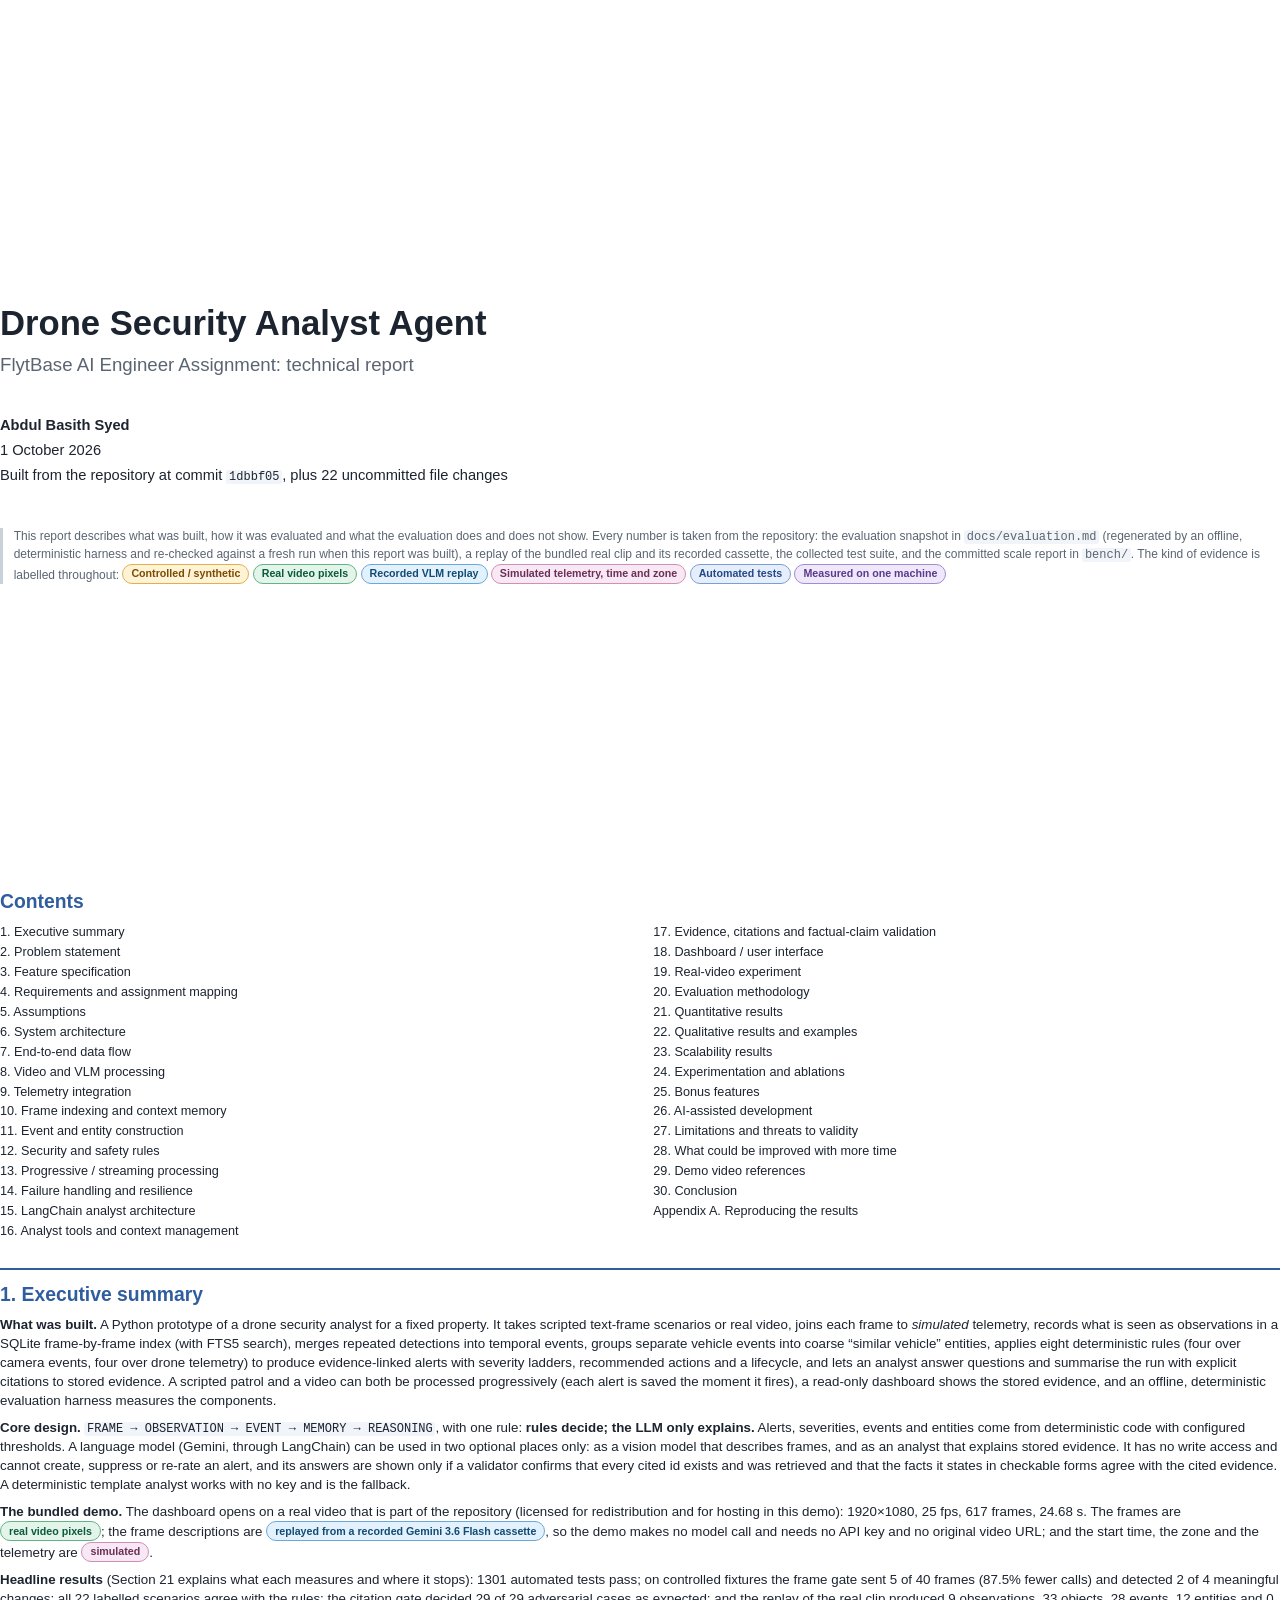
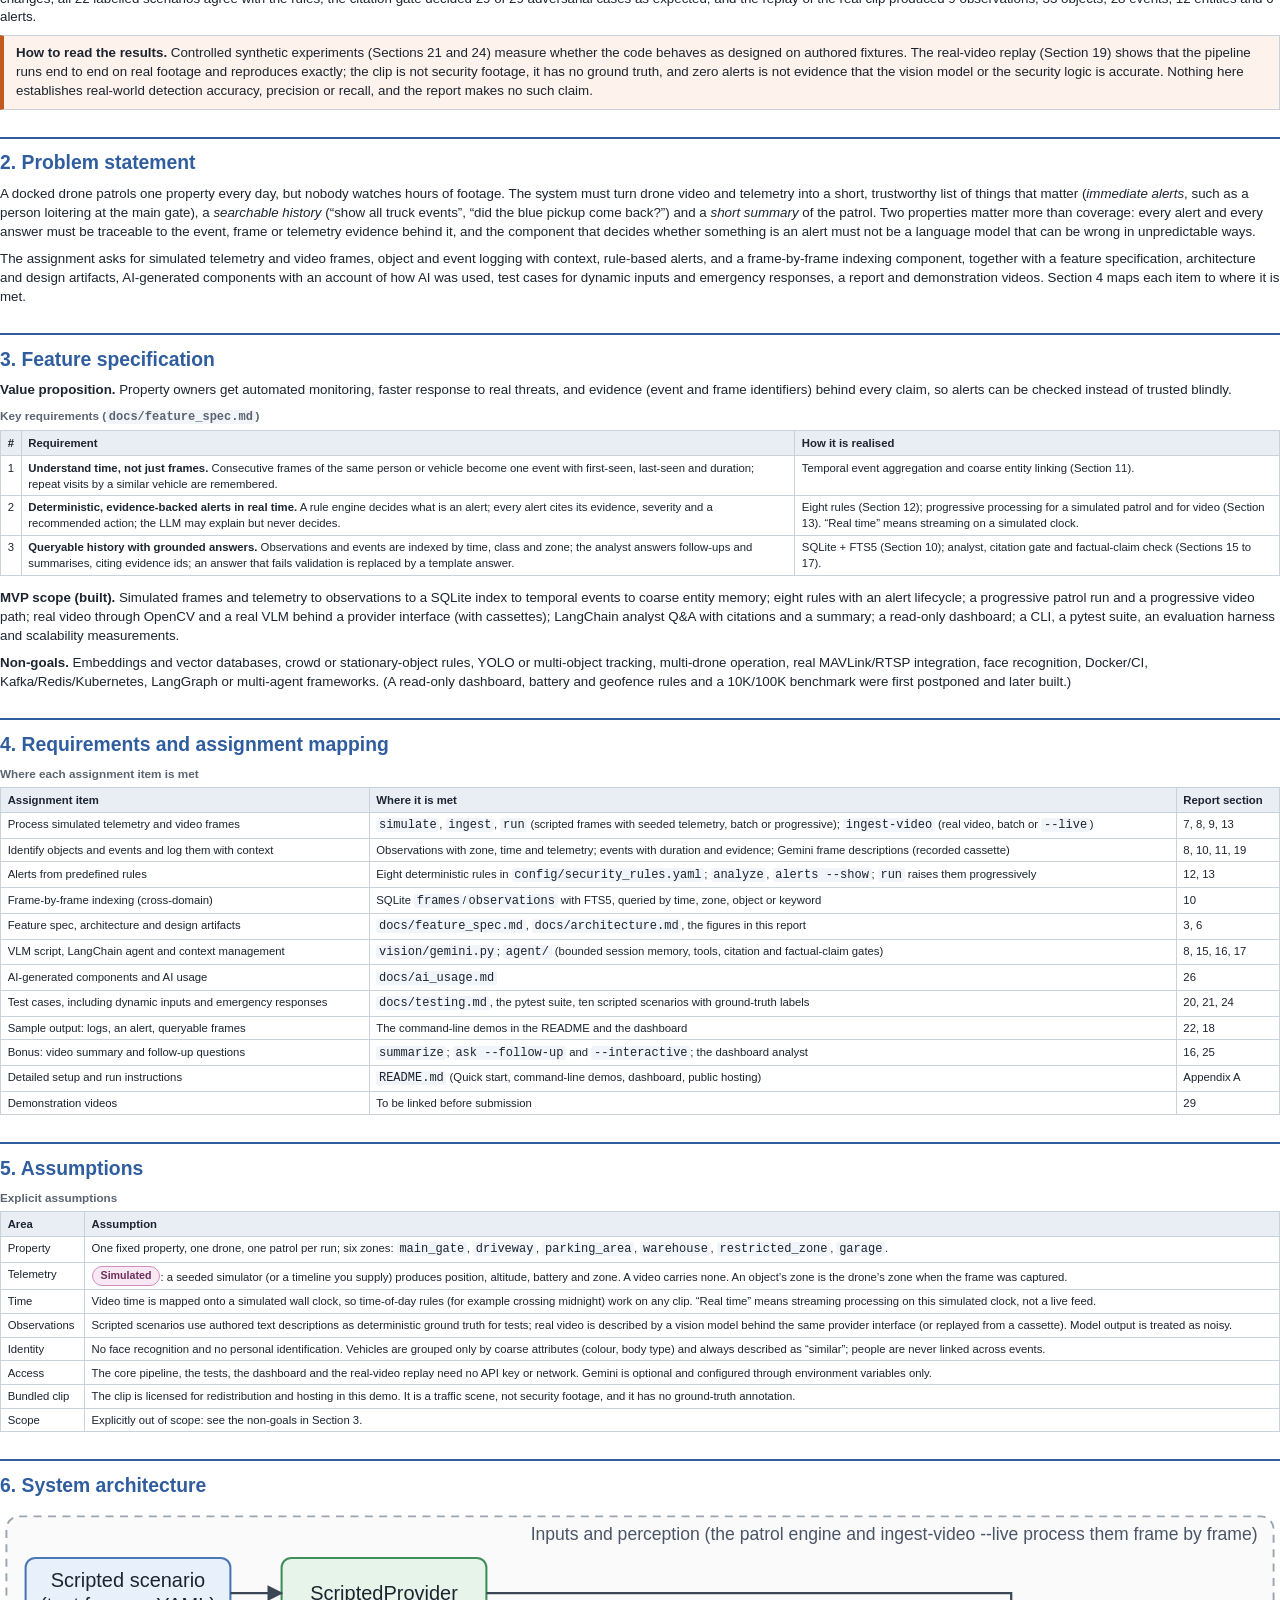
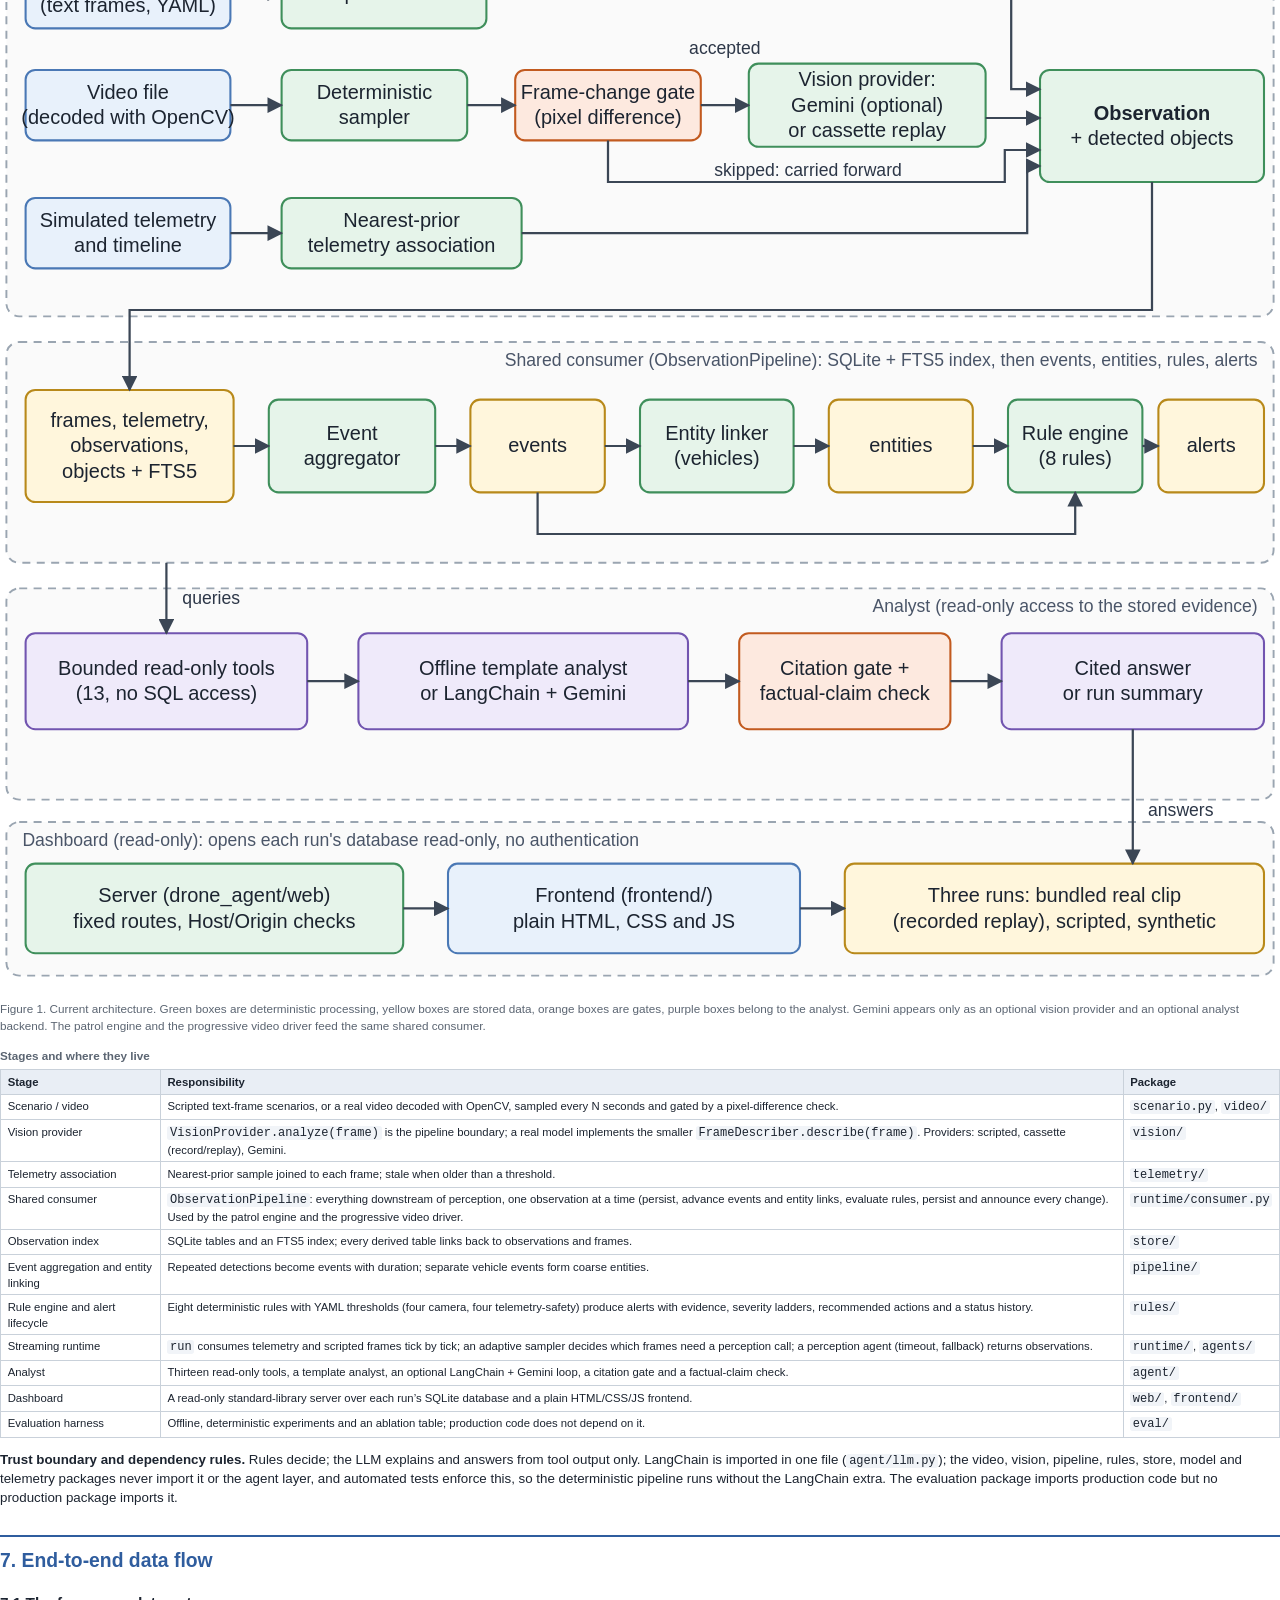
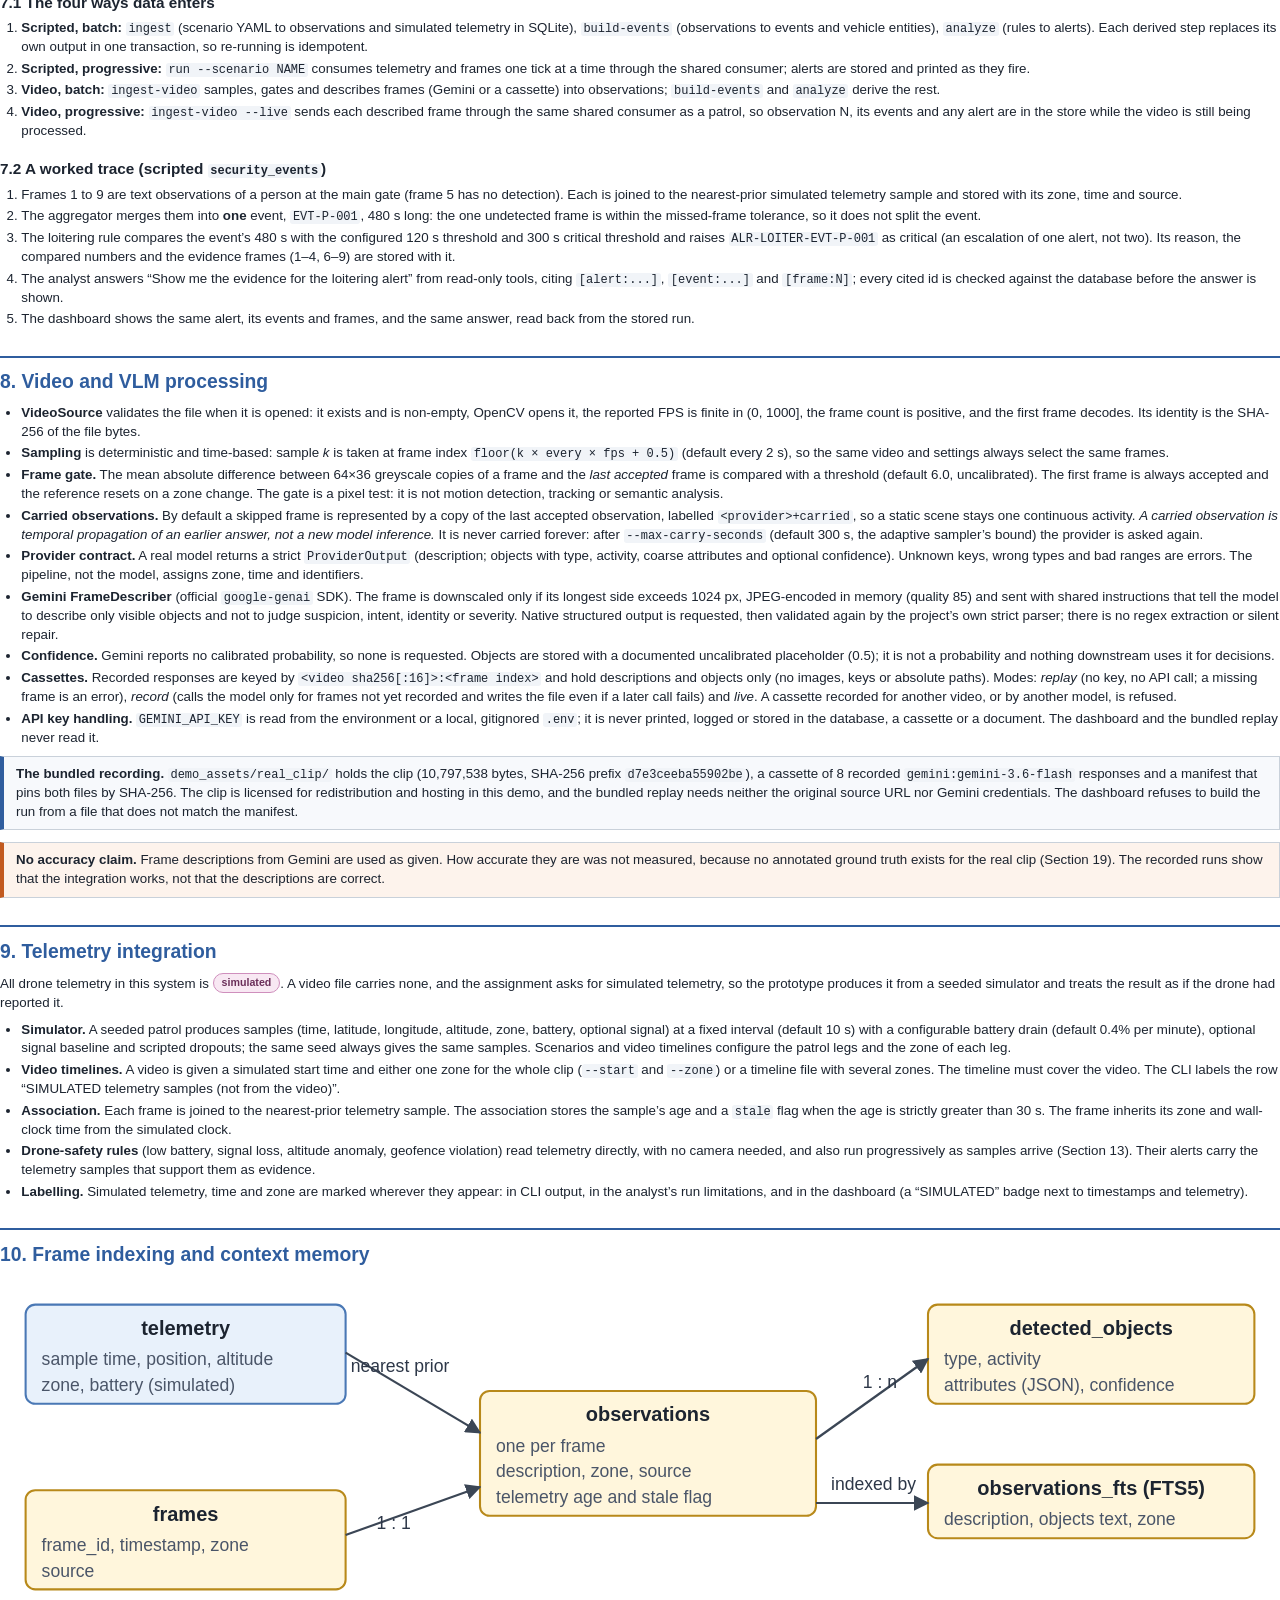
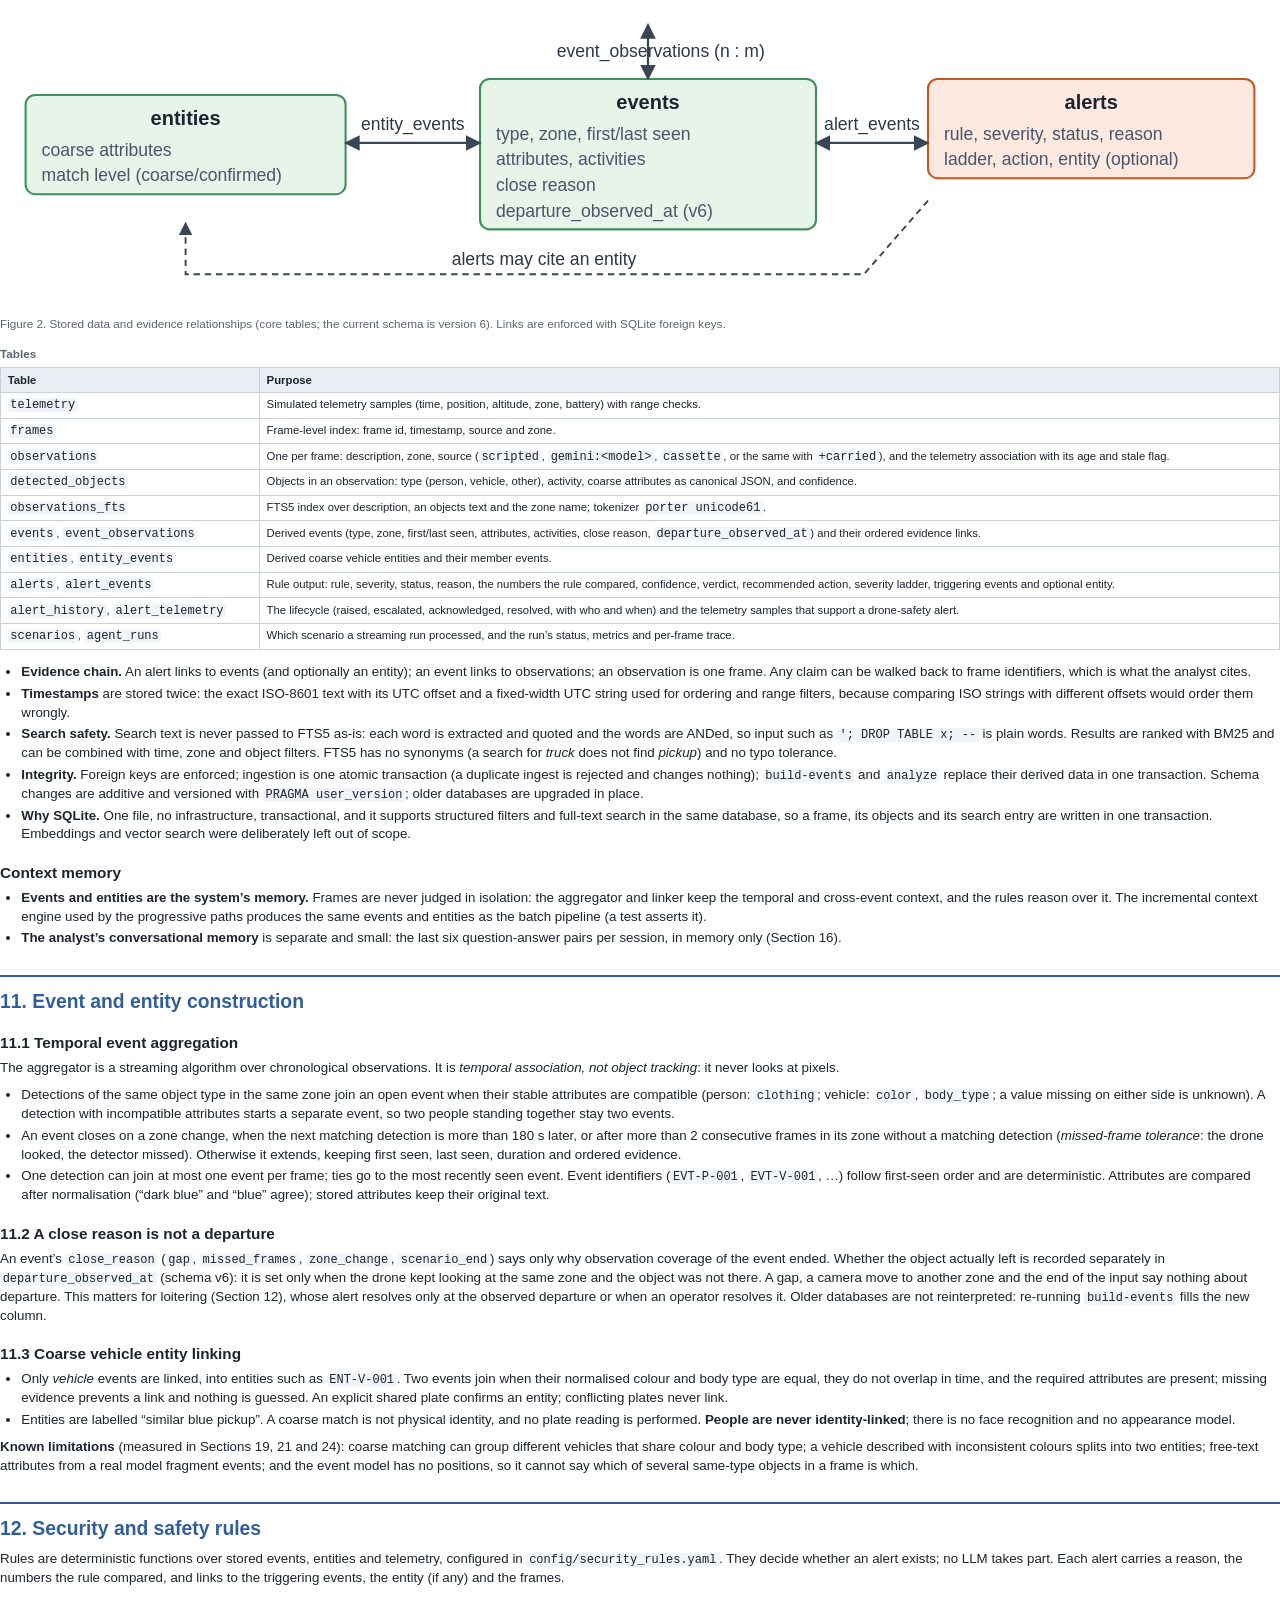
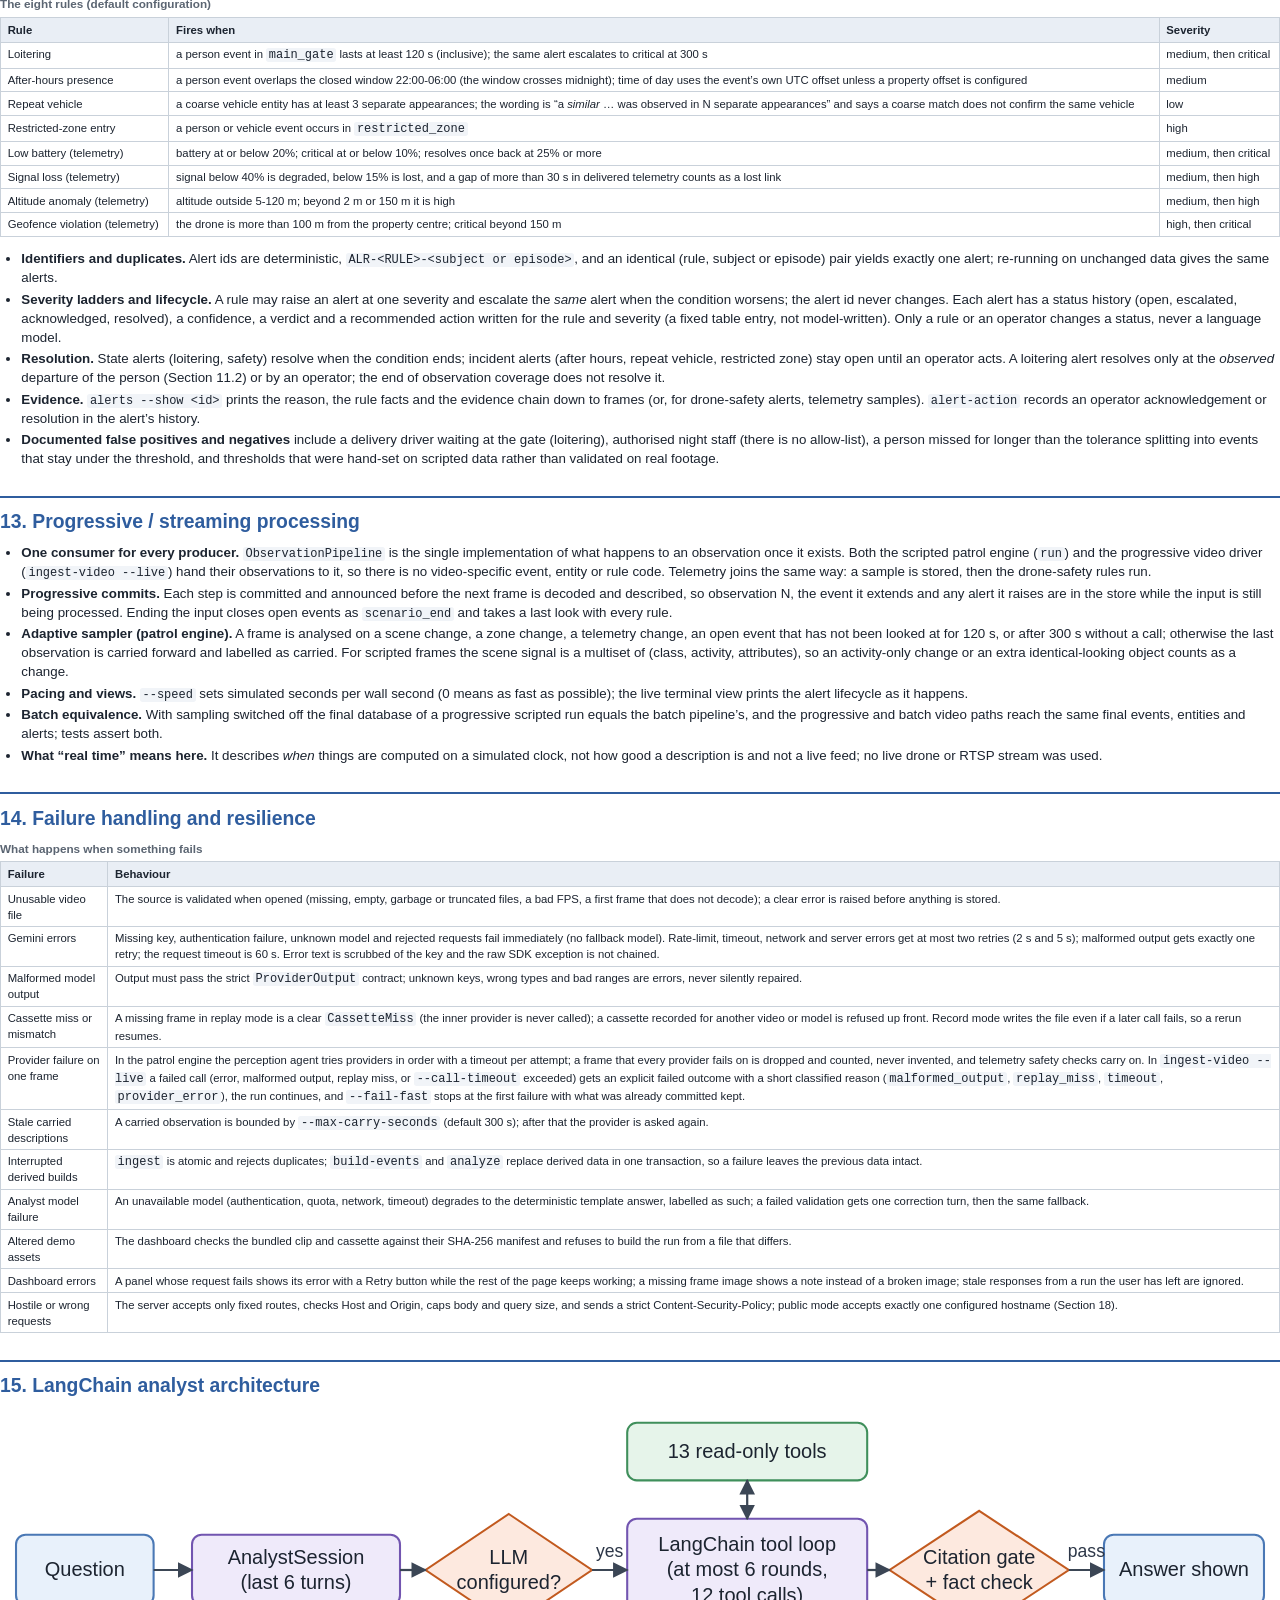
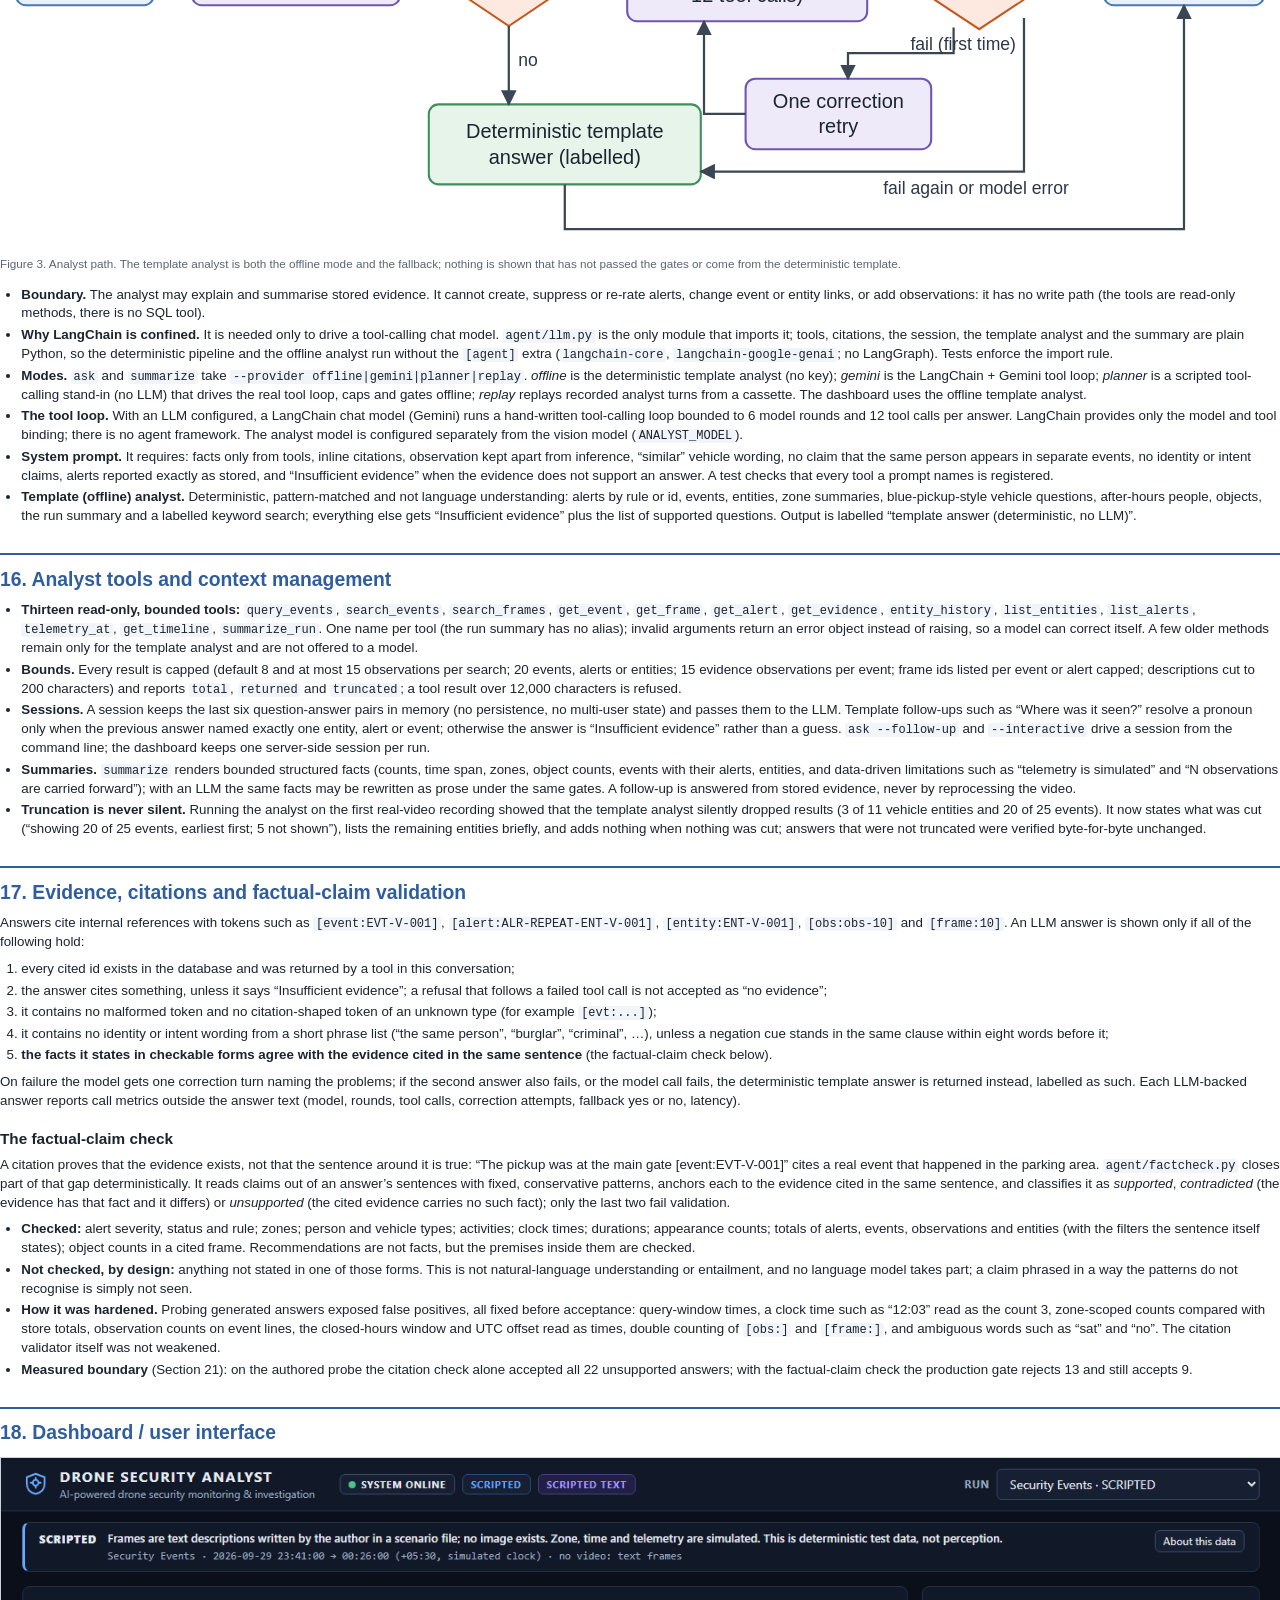
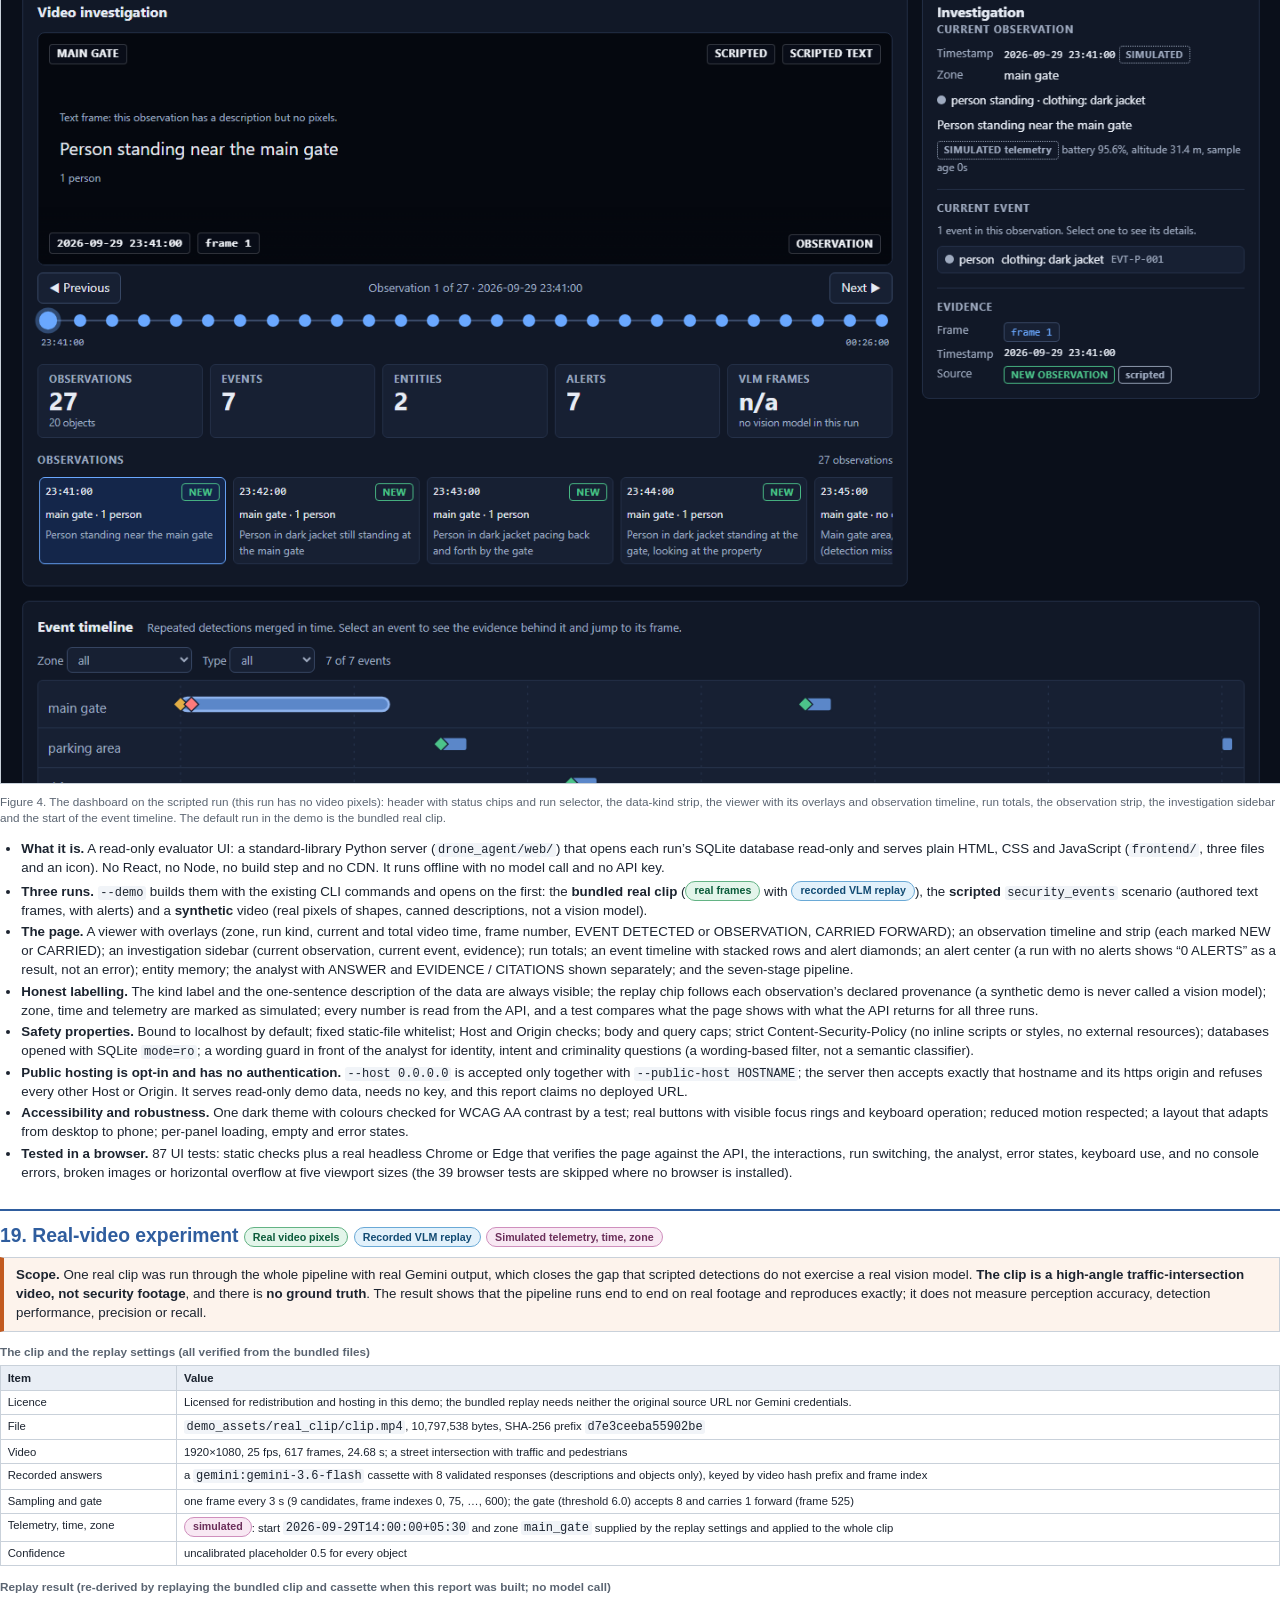
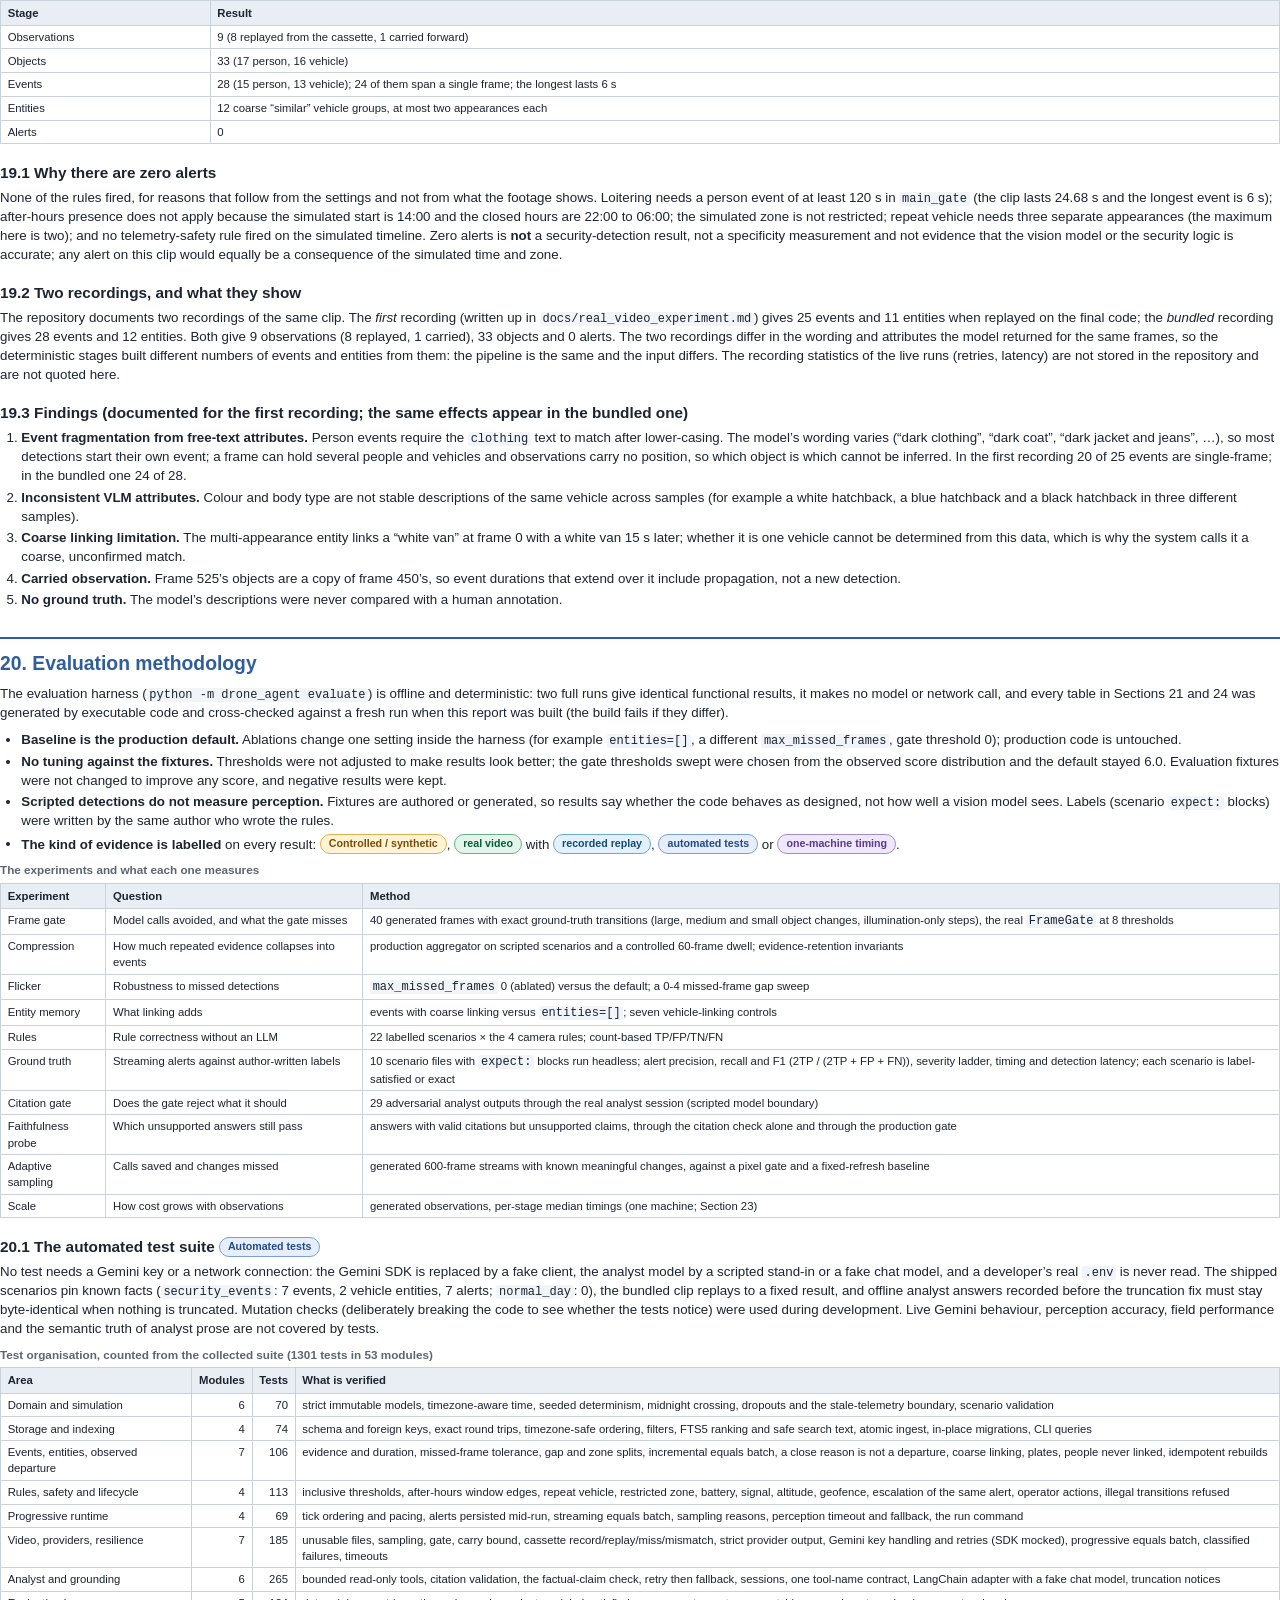
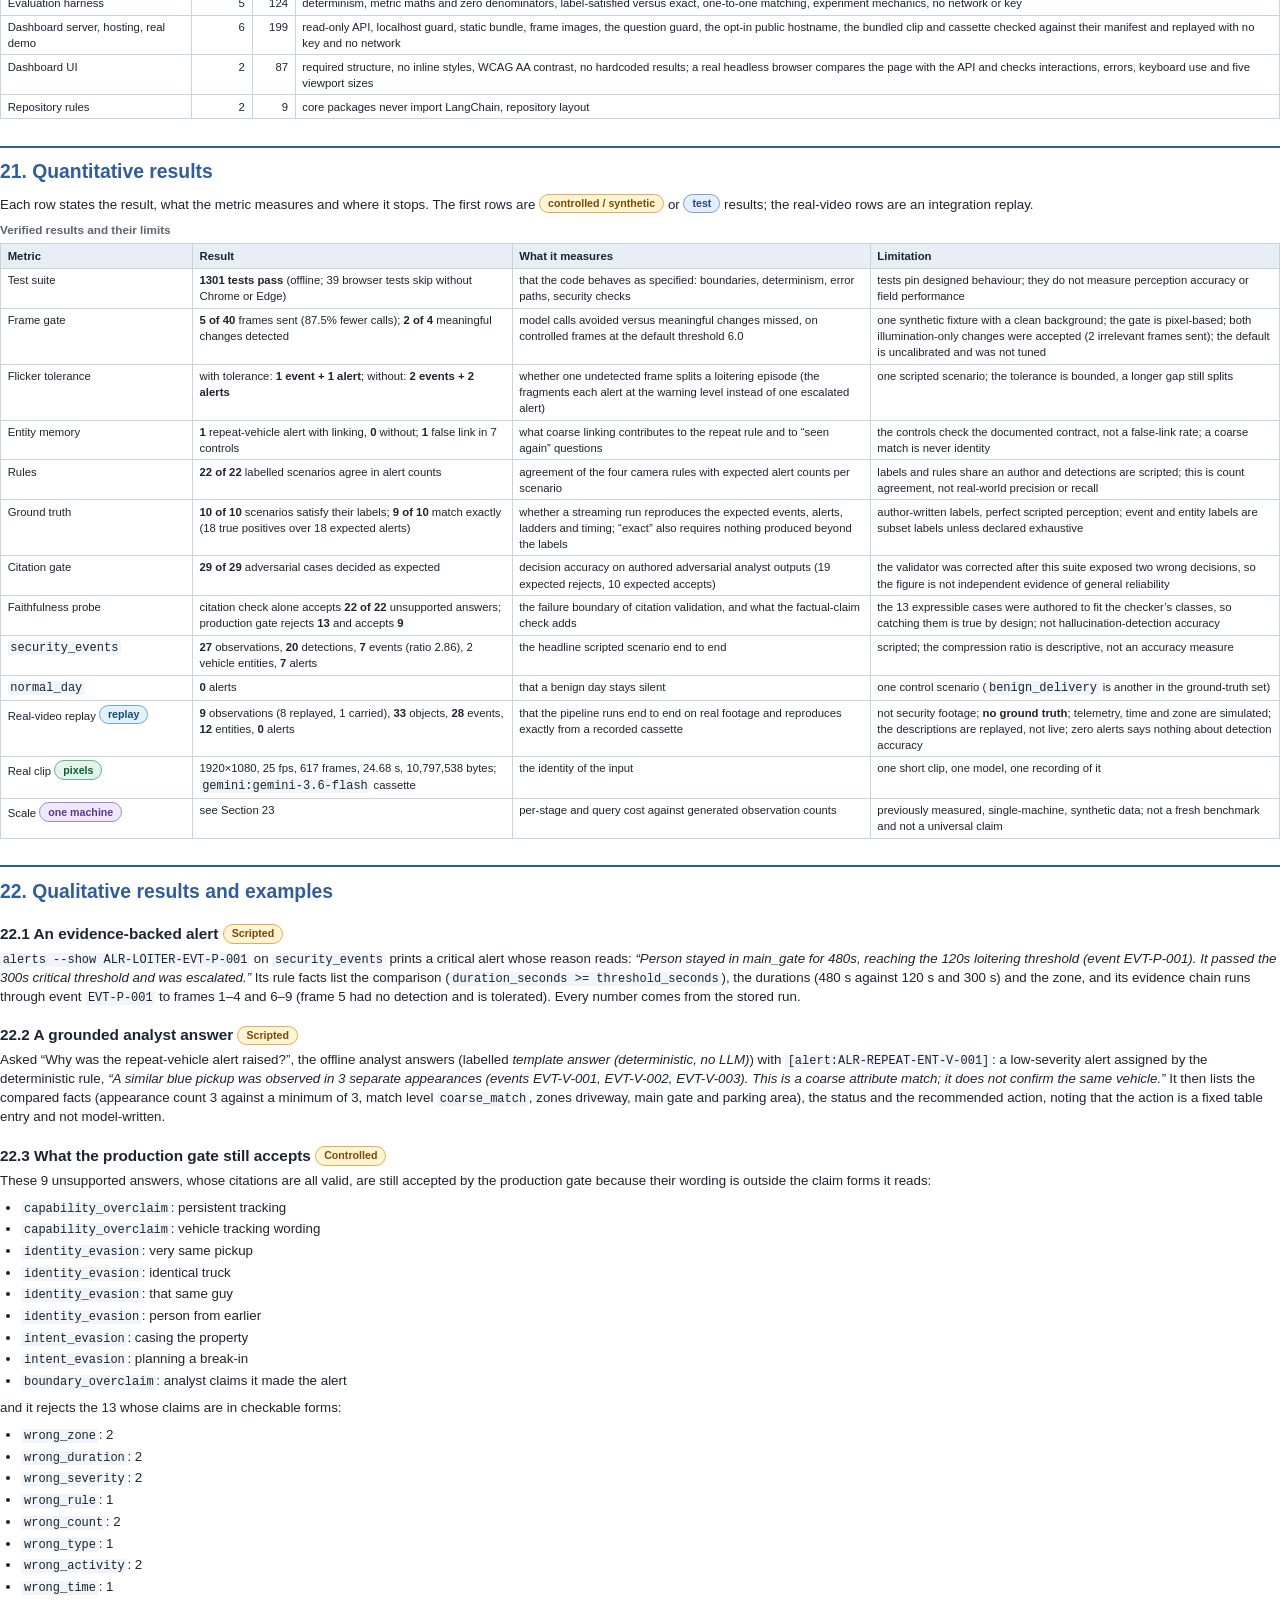
==== commit 4f69100e: "docs: final README, docs and report; fix alert-list keyboard focus Reconcile the README and the docu" ====
--- a/report/report.html
+++ b/report/report.html
@@ -17,8 +17,8 @@
   p { margin: 0 0 6pt; text-align: left; }
   ul, ol { margin: 0 0 6pt 16pt; padding: 0; }
   li { margin-bottom: 2pt; }
-  code { font-family: Consolas, 'Courier New', monospace; font-size: 9pt; background: #f1f4f8; padding: 0 2pt; border-radius: 2pt; }
-  pre { font: 8.5pt/1.35 Consolas, 'Courier New', monospace; background: #f1f4f8; padding: 6pt 8pt; border-radius: 3pt; white-space: pre-wrap; page-break-inside: avoid; }
+  code { font-family: Consolas, 'Courier New', monospace; font-size: 9pt; background: #f1f4f8; padding: 0 2pt; border-radius: 2pt; overflow-wrap: break-word; }
+  pre { font: 8.5pt/1.35 Consolas, 'Courier New', monospace; background: #f1f4f8; padding: 6pt 8pt; border-radius: 3pt; white-space: pre-wrap; overflow-wrap: anywhere; page-break-inside: avoid; }
   .cover { min-height: 235mm; display: flex; flex-direction: column; justify-content: center; page-break-after: always; }
   .cover .sub { font-size: 14pt; color: var(--muted); margin-bottom: 26pt; }
   .cover .meta { font-size: 11pt; line-height: 1.7; }
@@ -26,7 +26,7 @@
   .toc { columns: 2; column-gap: 20pt; font-size: 9.5pt; margin-bottom: 8pt; }
   .toc div { break-inside: avoid; margin-bottom: 1.5pt; }
   .toc a { color: var(--ink); text-decoration: none; }
-  table.data { border-collapse: collapse; width: 100%; margin: 6pt 0 10pt; font-size: 8.5pt; page-break-inside: auto; }
+  table.data { border-collapse: collapse; width: 100%; margin: 6pt 0 10pt; font-size: 8.5pt; page-break-inside: auto; table-layout: auto; }
   table.data caption { caption-side: top; text-align: left; font-weight: 600; font-size: 8.8pt; color: var(--muted); padding-bottom: 3pt; }
   table.data th { background: #e9eef5; text-align: left; padding: 3pt 5pt; border: 1px solid var(--rule); vertical-align: bottom; }
   table.data td { padding: 2.5pt 5pt; border: 1px solid var(--rule); vertical-align: top; }
@@ -35,13 +35,17 @@
   table.num td:first-child, table.num th:first-child { text-align: left; }
   table.abl td, table.abl th { font-size: 8pt; }
   tr { page-break-inside: avoid; }
+  table.keep { page-break-inside: avoid; }
   thead { display: table-header-group; }
   figure { margin: 8pt 0 10pt; page-break-inside: avoid; text-align: center; }
   figure svg { width: 100%; height: auto; }
+  figure img { max-width: 100%; height: auto; border: 1px solid var(--rule); }
   figcaption { font-size: 8.8pt; color: var(--muted); text-align: left; margin-top: 3pt; }
   .tag { display: inline-block; font-size: 8pt; font-weight: 600; padding: 1pt 6pt; border-radius: 8pt; border: 1px solid; vertical-align: 1pt; }
   .ctrl { color: #7a4b00; background: #fff3d6; border-color: #e0b04d; }
   .real { color: #0b5b3a; background: #e3f5ea; border-color: #63b384; }
+  .replay { color: #124b73; background: #e2f1fb; border-color: #6aa9d6; }
+  .simu { color: #6b2f5a; background: #f8e8f3; border-color: #cf8fbd; }
   .test { color: #234a86; background: #e6eefb; border-color: #7a9fd6; }
   .mach { color: #5a3a8a; background: #efe8fa; border-color: #a58ad0; }
   .box { border: 1px solid var(--rule); border-left: 4px solid var(--accent); background: #f7f9fc; padding: 6pt 9pt; margin: 6pt 0 9pt; page-break-inside: avoid; }
@@ -56,76 +60,140 @@
 
 <div class="cover">
   <h1>Drone Security Analyst Agent</h1>
-  <div class="sub">FlytBase AI Engineer Assignment</div>
+  <div class="sub">FlytBase AI Engineer Assignment: technical report</div>
   <div class="meta">
     <strong>Abdul Basith Syed</strong><br>
-    Technical report, 30 September 2026<br>
-    Implementation frozen at repository commit <code>61bc003</code>
+    1 October 2026<br>
+    Built from the repository at commit <code>1dbbf05</code>, plus 22 uncommitted file changes
   </div>
   <div class="note">
     This report describes what was built, how it was evaluated and what the evaluation does and does not show. Every number is taken from the
-    repository's committed documentation, the evaluation snapshot in <code>docs/evaluation.md</code> (regenerated by an offline, deterministic harness)
-    or the recorded real-video run in <code>docs/real_video_experiment.md</code>. Results from controlled synthetic fixtures and results from the
-    real-video run are labelled separately throughout:
-    <span class="tag ctrl">Controlled / synthetic</span> <span class="tag real">Real video</span>
-    <span class="tag test">Automated tests</span> <span class="tag mach">Measured on this machine</span>
+    repository: the evaluation snapshot in <code>docs/evaluation.md</code> (regenerated by an offline, deterministic harness and re-checked against a fresh run when this
+    report was built), a replay of the bundled real clip and its recorded cassette, the collected test suite, and the committed scale report in <code>bench/</code>.
+    The kind of evidence is labelled throughout:
+    <span class="tag ctrl">Controlled / synthetic</span> <span class="tag real">Real video pixels</span>
+    <span class="tag replay">Recorded VLM replay</span> <span class="tag simu">Simulated telemetry, time and zone</span>
+    <span class="tag test">Automated tests</span> <span class="tag mach">Measured on one machine</span>
   </div>
 </div>
 
 <h2 style="margin-top:0;border-top:none;padding-top:0">Contents</h2>
 <div class="toc">
-  <div><a href="#s1">1. Executive summary</a></div><div><a href="#s2">2. Problem definition and assumptions</a></div>
-  <div><a href="#s3">3. System architecture</a></div><div><a href="#s4">4. Data and memory design</a></div>
-  <div><a href="#s5">5. Vision and video pipeline</a></div><div><a href="#s6">6. Event and entity reasoning</a></div>
-  <div><a href="#s7">7. Security detection rules</a></div><div><a href="#s8">8. Analyst agent</a></div>
-  <div><a href="#s9">9. Experimental evaluation</a></div><div><a href="#s10">10. Real-video experiment</a></div>
-  <div><a href="#s11">11. Scalability</a></div><div><a href="#s12">12. Testing</a></div>
-  <div><a href="#s13">13. Limitations and threats to validity</a></div><div><a href="#s14">14. Future work (not implemented)</a></div>
-  <div><a href="#s15">15. AI-assisted development</a></div><div><a href="#s16">16. Demo and submission materials</a></div>
-  <div><a href="#s17">17. Conclusion</a></div><div><a href="#sA">Appendix A. Assignment requirement coverage</a></div>
+<div><a href="#s1">1. Executive summary</a></div>
+<div><a href="#s2">2. Problem statement</a></div>
+<div><a href="#s3">3. Feature specification</a></div>
+<div><a href="#s4">4. Requirements and assignment mapping</a></div>
+<div><a href="#s5">5. Assumptions</a></div>
+<div><a href="#s6">6. System architecture</a></div>
+<div><a href="#s7">7. End-to-end data flow</a></div>
+<div><a href="#s8">8. Video and VLM processing</a></div>
+<div><a href="#s9">9. Telemetry integration</a></div>
+<div><a href="#s10">10. Frame indexing and context memory</a></div>
+<div><a href="#s11">11. Event and entity construction</a></div>
+<div><a href="#s12">12. Security and safety rules</a></div>
+<div><a href="#s13">13. Progressive / streaming processing</a></div>
+<div><a href="#s14">14. Failure handling and resilience</a></div>
+<div><a href="#s15">15. LangChain analyst architecture</a></div>
+<div><a href="#s16">16. Analyst tools and context management</a></div>
+<div><a href="#s17">17. Evidence, citations and factual-claim validation</a></div>
+<div><a href="#s18">18. Dashboard / user interface</a></div>
+<div><a href="#s19">19. Real-video experiment</a></div>
+<div><a href="#s20">20. Evaluation methodology</a></div>
+<div><a href="#s21">21. Quantitative results</a></div>
+<div><a href="#s22">22. Qualitative results and examples</a></div>
+<div><a href="#s23">23. Scalability results</a></div>
+<div><a href="#s24">24. Experimentation and ablations</a></div>
+<div><a href="#s25">25. Bonus features</a></div>
+<div><a href="#s26">26. AI-assisted development</a></div>
+<div><a href="#s27">27. Limitations and threats to validity</a></div>
+<div><a href="#s28">28. What could be improved with more time</a></div>
+<div><a href="#s29">29. Demo video references</a></div>
+<div><a href="#s30">30. Conclusion</a></div>
+<div><a href="#sA">Appendix A. Reproducing the results</a></div>
 </div>
 
 <!-- ============================================================ 1 -->
 <h2 id="s1">1. Executive summary</h2>
 <p><strong>What was built.</strong> A Python prototype of a drone security analyst for a fixed property. It takes scripted text-frame scenarios or real video, joins each frame to <em>simulated</em>
 telemetry, records what is seen as observations in a SQLite frame-by-frame index (with FTS5 search), merges repeated detections into temporal events, groups separate vehicle events into coarse
-&ldquo;similar vehicle&rdquo; entities, applies eight deterministic rules (four over camera events, four over drone telemetry) to produce evidence-linked alerts with severity ladders, recommended actions and a lifecycle, and lets an analyst answer questions and summarise the run with explicit citations to stored evidence.
-It is driven from a command-line interface (a scripted patrol can also run progressively, raising alerts tick by tick), a small offline dashboard shows the stored evidence, and an offline, deterministic evaluation harness measures its components.</p>
-<p><strong>Core architecture.</strong> <code>FRAME &rarr; OBSERVATION &rarr; EVENT &rarr; MEMORY &rarr; REASONING</code>. Frames are never judged in isolation: observations are aggregated into events with duration, vehicle events are
-linked into coarse entities, and rules reason over events and entities. A frame-change gate avoids sending near-identical frames to the vision model, and a cassette layer records and replays model responses so that
-demonstrations and tests are reproducible without a key.</p>
-<p><strong>Deterministic rules versus LLM reasoning.</strong> Alerts, severities, events and entities are produced only by deterministic code with configured thresholds. An LLM (Gemini through LangChain) can be used
-in two places: as an optional vision model that describes frames, and as an optional analyst that explains stored evidence. It has no write access, cannot create, suppress or re-rate an alert, and its answers are shown only if
-a validator confirms that every cited id exists in the database and was actually retrieved. A deterministic template analyst works with no key and is the fallback.</p>
-<p><strong>What makes the approach useful.</strong> Every alert and every answer traces back to event, observation and frame identifiers; uncertainty is stated in the wording (&ldquo;similar vehicle&rdquo;, never identity);
-simulated telemetry, placeholder confidence and truncated lists are labelled where they appear; and each component has an ablation or a stated limitation.</p>
-<div class="box">
-  <strong>How to read the results.</strong> Controlled synthetic experiments (Section 9) measure whether the pipeline behaves as designed on authored fixtures. The single real-video run (Section 10) validates end-to-end
-  integration with real Gemini output on one short clip; it has no perception ground truth. Neither establishes real-world detection accuracy, and this report makes no such claim.
+&ldquo;similar vehicle&rdquo; entities, applies eight deterministic rules (four over camera events, four over drone telemetry) to produce evidence-linked alerts with severity ladders, recommended actions and a lifecycle,
+and lets an analyst answer questions and summarise the run with explicit citations to stored evidence. A scripted patrol and a video can both be processed progressively (each alert is saved the moment it fires),
+a read-only dashboard shows the stored evidence, and an offline, deterministic evaluation harness measures the components.</p>
+<p><strong>Core design.</strong> <code>FRAME &rarr; OBSERVATION &rarr; EVENT &rarr; MEMORY &rarr; REASONING</code>, with one rule: <strong>rules decide; the LLM only explains.</strong> Alerts, severities, events and entities come from deterministic code with configured thresholds.
+A language model (Gemini, through LangChain) can be used in two optional places only: as a vision model that describes frames, and as an analyst that explains stored evidence. It has no write access and cannot create, suppress or re-rate an alert,
+and its answers are shown only if a validator confirms that every cited id exists and was retrieved and that the facts it states in checkable forms agree with the cited evidence. A deterministic template analyst works with no key and is the fallback.</p>
+<p><strong>The bundled demo.</strong> The dashboard opens on a real video that is part of the repository (licensed for redistribution and for hosting in this demo): 1920&times;1080, 25 fps, 617 frames, 24.68 s. The frames are <span class="tag real">real video pixels</span>;
+the frame descriptions are <span class="tag replay">replayed from a recorded Gemini 3.6 Flash cassette</span>, so the demo makes no model call and needs no API key and no original video URL; and the start time, the zone and the telemetry are <span class="tag simu">simulated</span>.</p>
+<p><strong>Headline results</strong> (Section 21 explains what each measures and where it stops): 1301 automated tests pass; on controlled fixtures the frame gate sent 5 of 40 frames (87.5% fewer calls) and detected 2 of 4 meaningful changes;
+all 22 labelled scenarios agree with the rules; the citation gate decided 29 of 29 adversarial cases as expected; and the replay of the real clip produced 9 observations, 33 objects, 28 events, 12 entities and 0 alerts.</p>
+<div class="box warn">
+  <strong>How to read the results.</strong> Controlled synthetic experiments (Sections 21 and 24) measure whether the code behaves as designed on authored fixtures. The real-video replay (Section 19) shows that the pipeline runs end to end on real footage and reproduces exactly;
+  the clip is not security footage, it has no ground truth, and zero alerts is not evidence that the vision model or the security logic is accurate. Nothing here establishes real-world detection accuracy, precision or recall, and the report makes no such claim.
 </div>
 
 <!-- ============================================================ 2 -->
-<h2 id="s2">2. Problem definition and assumptions</h2>
-<p>A docked drone patrols one property. Nobody watches hours of footage, so the agent must turn drone video and telemetry into a short list of things that matter (alerts), a searchable history, and answers that show
-their evidence. The assignment asks for simulated telemetry and video frames, object and event logging with context, rule-based alerts, and a frame-by-frame indexing component, plus a feature specification,
-architecture, tests, a report and demonstration videos (coverage table in Appendix A).</p>
+<h2 id="s2">2. Problem statement</h2>
+<p>A docked drone patrols one property every day, but nobody watches hours of footage. The system must turn drone video and telemetry into a short, trustworthy list of things that matter (<em>immediate alerts</em>, such as a person loitering at the main gate), a
+<em>searchable history</em> (&ldquo;show all truck events&rdquo;, &ldquo;did the blue pickup come back?&rdquo;) and a <em>short summary</em> of the patrol. Two properties matter more than coverage: every alert and every answer must be traceable to the event, frame or telemetry evidence behind it,
+and the component that decides whether something is an alert must not be a language model that can be wrong in unpredictable ways.</p>
+<p>The assignment asks for simulated telemetry and video frames, object and event logging with context, rule-based alerts, and a frame-by-frame indexing component, together with a feature specification, architecture and design artifacts, AI-generated components with an account of how AI was used,
+test cases for dynamic inputs and emergency responses, a report and demonstration videos. Section 4 maps each item to where it is met.</p>
+
+<!-- ============================================================ 3 -->
+<h2 id="s3">3. Feature specification</h2>
+<p><strong>Value proposition.</strong> Property owners get automated monitoring, faster response to real threats, and evidence (event and frame identifiers) behind every claim, so alerts can be checked instead of trusted blindly.</p>
+<table class="data keep">
+<caption>Key requirements (<code>docs/feature_spec.md</code>)</caption>
+<thead><tr><th>#</th><th>Requirement</th><th>How it is realised</th></tr></thead>
+<tbody>
+<tr><td>1</td><td><strong>Understand time, not just frames.</strong> Consecutive frames of the same person or vehicle become one event with first-seen, last-seen and duration; repeat visits by a similar vehicle are remembered.</td><td>Temporal event aggregation and coarse entity linking (Section 11).</td></tr>
+<tr><td>2</td><td><strong>Deterministic, evidence-backed alerts in real time.</strong> A rule engine decides what is an alert; every alert cites its evidence, severity and a recommended action; the LLM may explain but never decides.</td><td>Eight rules (Section 12); progressive processing for a simulated patrol and for video (Section 13). &ldquo;Real time&rdquo; means streaming on a simulated clock.</td></tr>
+<tr><td>3</td><td><strong>Queryable history with grounded answers.</strong> Observations and events are indexed by time, class and zone; the analyst answers follow-ups and summarises, citing evidence ids; an answer that fails validation is replaced by a template answer.</td><td>SQLite + FTS5 (Section 10); analyst, citation gate and factual-claim check (Sections 15 to 17).</td></tr>
+</tbody></table>
+<p><strong>MVP scope (built).</strong> Simulated frames and telemetry to observations to a SQLite index to temporal events to coarse entity memory; eight rules with an alert lifecycle; a progressive patrol run and a progressive video path; real video through OpenCV and a real VLM behind a provider interface (with cassettes);
+LangChain analyst Q&amp;A with citations and a summary; a read-only dashboard; a CLI, a pytest suite, an evaluation harness and scalability measurements.</p>
+<p><strong>Non-goals.</strong> Embeddings and vector databases, crowd or stationary-object rules, YOLO or multi-object tracking, multi-drone operation, real MAVLink/RTSP integration, face recognition, Docker/CI, Kafka/Redis/Kubernetes, LangGraph or multi-agent frameworks. (A read-only dashboard, battery and geofence rules and a 10K/100K benchmark were first postponed and later built.)</p>
+
+<!-- ============================================================ 4 -->
+<h2 id="s4">4. Requirements and assignment mapping</h2>
 <table class="data">
+<caption>Where each assignment item is met</caption>
+<thead><tr><th>Assignment item</th><th>Where it is met</th><th>Report section</th></tr></thead>
+<tbody>
+<tr><td>Process simulated telemetry and video frames</td><td><code>simulate</code>, <code>ingest</code>, <code>run</code> (scripted frames with seeded telemetry, batch or progressive); <code>ingest-video</code> (real video, batch or <code>--live</code>)</td><td>7, 8, 9, 13</td></tr>
+<tr><td>Identify objects and events and log them with context</td><td>Observations with zone, time and telemetry; events with duration and evidence; Gemini frame descriptions (recorded cassette)</td><td>8, 10, 11, 19</td></tr>
+<tr><td>Alerts from predefined rules</td><td>Eight deterministic rules in <code>config/security_rules.yaml</code>; <code>analyze</code>, <code>alerts --show</code>; <code>run</code> raises them progressively</td><td>12, 13</td></tr>
+<tr><td>Frame-by-frame indexing (cross-domain)</td><td>SQLite <code>frames</code>/<code>observations</code> with FTS5, queried by time, zone, object or keyword</td><td>10</td></tr>
+<tr><td>Feature spec, architecture and design artifacts</td><td><code>docs/feature_spec.md</code>, <code>docs/architecture.md</code>, the figures in this report</td><td>3, 6</td></tr>
+<tr><td>VLM script, LangChain agent and context management</td><td><code>vision/gemini.py</code>; <code>agent/</code> (bounded session memory, tools, citation and factual-claim gates)</td><td>8, 15, 16, 17</td></tr>
+<tr><td>AI-generated components and AI usage</td><td><code>docs/ai_usage.md</code></td><td>26</td></tr>
+<tr><td>Test cases, including dynamic inputs and emergency responses</td><td><code>docs/testing.md</code>, the pytest suite, ten scripted scenarios with ground-truth labels</td><td>20, 21, 24</td></tr>
+<tr><td>Sample output: logs, an alert, queryable frames</td><td>The command-line demos in the README and the dashboard</td><td>22, 18</td></tr>
+<tr><td>Bonus: video summary and follow-up questions</td><td><code>summarize</code>; <code>ask --follow-up</code> and <code>--interactive</code>; the dashboard analyst</td><td>16, 25</td></tr>
+<tr><td>Detailed setup and run instructions</td><td><code>README.md</code> (Quick start, command-line demos, dashboard, public hosting)</td><td>Appendix A</td></tr>
+<tr><td>Demonstration videos</td><td>To be linked before submission</td><td>29</td></tr>
+</tbody></table>
+
+<!-- ============================================================ 5 -->
+<h2 id="s5">5. Assumptions</h2>
+<table class="data keep">
 <caption>Explicit assumptions</caption>
 <thead><tr><th>Area</th><th>Assumption</th></tr></thead>
 <tbody>
 <tr><td>Property</td><td>One fixed property, one drone, one patrol per run; six zones: <code>main_gate</code>, <code>driveway</code>, <code>parking_area</code>, <code>warehouse</code>, <code>restricted_zone</code>, <code>garage</code>.</td></tr>
-<tr><td>Telemetry</td><td><strong>Simulated</strong>: a seeded simulator (or a timeline you supply) produces position, altitude, battery and zone. A video carries none. An object&rsquo;s zone is the drone&rsquo;s zone when the frame was captured.</td></tr>
-<tr><td>Time</td><td>Video time is mapped onto a simulated wall clock, so time-of-day rules (for example crossing midnight) work on any clip. &ldquo;Real time&rdquo; means streaming aggregation on this simulated clock, not a live feed.</td></tr>
-<tr><td>Observations</td><td>Scripted scenarios use authored text descriptions as deterministic ground truth for tests; real video is described by a vision model behind the same provider interface. Model output is treated as noisy.</td></tr>
+<tr><td>Telemetry</td><td><span class="tag simu">Simulated</span>: a seeded simulator (or a timeline you supply) produces position, altitude, battery and zone. A video carries none. An object&rsquo;s zone is the drone&rsquo;s zone when the frame was captured.</td></tr>
+<tr><td>Time</td><td>Video time is mapped onto a simulated wall clock, so time-of-day rules (for example crossing midnight) work on any clip. &ldquo;Real time&rdquo; means streaming processing on this simulated clock, not a live feed.</td></tr>
+<tr><td>Observations</td><td>Scripted scenarios use authored text descriptions as deterministic ground truth for tests; real video is described by a vision model behind the same provider interface (or replayed from a cassette). Model output is treated as noisy.</td></tr>
 <tr><td>Identity</td><td>No face recognition and no personal identification. Vehicles are grouped only by coarse attributes (colour, body type) and always described as &ldquo;similar&rdquo;; people are never linked across events.</td></tr>
-<tr><td>Access</td><td>The core pipeline, tests and offline demonstrations need no API key or network. Gemini is optional and configured through environment variables only.</td></tr>
-<tr><td>Scope</td><td>Explicitly out of scope: embeddings or vector search, YOLO or multi-object tracking, multi-drone, real MAVLink/RTSP integration, face recognition, Docker/CI, LangGraph. (The local read-only dashboard, battery and geofence rules and a 10K/100K benchmark were first postponed and later built.)</td></tr>
-</tbody></table>
-
-<!-- ============================================================ 3 -->
-<h2 id="s3">3. System architecture</h2>
+<tr><td>Access</td><td>The core pipeline, the tests, the dashboard and the real-video replay need no API key or network. Gemini is optional and configured through environment variables only.</td></tr>
+<tr><td>Bundled clip</td><td>The clip is licensed for redistribution and hosting in this demo. It is a traffic scene, not security footage, and it has no ground-truth annotation.</td></tr>
+<tr><td>Scope</td><td>Explicitly out of scope: see the non-goals in Section 3.</td></tr>
+</tbody></table>
+
+<!-- ============================================================ 6 -->
+<h2 id="s6">6. System architecture</h2>
 <figure>
-<svg xmlns="http://www.w3.org/2000/svg" viewBox="0 0 800 566" role="img" aria-label="System architecture">
+<svg xmlns="http://www.w3.org/2000/svg" viewBox="0 0 800 676" role="img" aria-label="System architecture">
 <style>
  text{font-family:'Segoe UI',Arial,sans-serif;font-size:12.5px;fill:#1c2430}
  .t{font-weight:600}
@@ -142,8 +210,8 @@
  .dash{fill:none;stroke:#3b4655;stroke-width:1.2;stroke-dasharray:4 3}
 </style>
 <defs><marker id="ah" viewBox="0 0 10 10" refX="9" refY="5" markerWidth="7" markerHeight="7" orient="auto-start-reverse"><path d="M0,0 L10,5 L0,10 z" fill="#3b4655"/></marker></defs>
-<rect class="grp" x="4" y="4" width="792" height="250" rx="8"/><text class="s" x="786" y="19" text-anchor="end">Inputs and perception</text><g class="box"><rect class="in" x="16" y="30" width="128" height="44" rx="6"/><text text-anchor="middle"><tspan x="80.0" y="48.0">Scripted scenario</tspan><tspan x="80.0" y="64.0">(text frames, YAML)</tspan></text></g><g class="box"><rect class="pr" x="176" y="30" width="128" height="44" rx="6"/><text text-anchor="middle"><tspan x="240.0" y="56.0">ScriptedProvider</tspan></text></g><path class="edge" d="M144,52 L176,52" marker-end="url(#ah)"/><g class="box"><rect class="in" x="16" y="100" width="128" height="44" rx="6"/><text text-anchor="middle"><tspan x="80.0" y="118.0">Video file</tspan><tspan x="80.0" y="134.0">(decoded with OpenCV)</tspan></text></g><g class="box"><rect class="pr" x="176" y="100" width="116" height="44" rx="6"/><text text-anchor="middle"><tspan x="234.0" y="118.0">Deterministic</tspan><tspan x="234.0" y="134.0">sampler</tspan></text></g><g class="box"><rect class="gt" x="322" y="100" width="116" height="44" rx="6"/><text text-anchor="middle"><tspan x="380.0" y="118.0">Frame-change gate</tspan><tspan x="380.0" y="134.0">(pixel difference)</tspan></text></g><g class="box"><rect class="pr" x="468" y="96" width="148" height="52" rx="6"/><text text-anchor="middle"><tspan x="542.0" y="110.0">Vision provider:</tspan><tspan x="542.0" y="126.0">Gemini (optional)</tspan><tspan x="542.0" y="142.0">or cassette replay</tspan></text></g><path class="edge" d="M144,122 L176,122" marker-end="url(#ah)"/><path class="edge" d="M292,122 L322,122" marker-end="url(#ah)"/><path class="edge" d="M438,122 L468,122" marker-end="url(#ah)"/><text class="lbl" x="453" y="90" text-anchor="middle">accepted</text><g class="box"><rect class="in" x="16" y="180" width="128" height="44" rx="6"/><text text-anchor="middle"><tspan x="80.0" y="198.0">Simulated telemetry</tspan><tspan x="80.0" y="214.0">and timeline</tspan></text></g><g class="box"><rect class="pr" x="176" y="180" width="150" height="44" rx="6"/><text text-anchor="middle"><tspan x="251.0" y="198.0">Nearest-prior</tspan><tspan x="251.0" y="214.0">telemetry association</tspan></text></g><path class="edge" d="M144,202 L176,202" marker-end="url(#ah)"/><g class="box"><rect class="pr" x="650" y="100" width="140" height="70" rx="6"/><text text-anchor="middle"><tspan x="720.0" y="131.0" class="t">Observation</tspan><tspan x="720.0" y="147.0">+ detected objects</tspan></text></g><path class="edge" d="M304,52 L632,52 L632,112 L650,112" marker-end="url(#ah)"/><path class="edge" d="M616,130 L650,130" marker-end="url(#ah)"/><path class="edge" d="M380,144 L380,170 L628,170 L628,150 L650,150" marker-end="url(#ah)"/><text class="lbl" x="505" y="166" text-anchor="middle">skipped: carried forward</text><path class="edge" d="M326,202 L642,202 L642,160 L650,160" marker-end="url(#ah)"/><rect class="grp" x="4" y="270" width="792" height="138" rx="8"/><text class="s" x="786" y="285" text-anchor="end">Memory: SQLite + FTS5 (frame-by-frame index, then derived tables)</text><g class="box"><rect class="st" x="16" y="300" width="130" height="70" rx="6"/><text text-anchor="middle"><tspan x="81.0" y="323.0">frames, telemetry,</tspan><tspan x="81.0" y="339.0">observations,</tspan><tspan x="81.0" y="355.0">objects + FTS5</tspan></text></g><g class="box"><rect class="pr" x="168" y="306" width="104" height="58" rx="6"/><text text-anchor="middle"><tspan x="220.0" y="331.0">Event</tspan><tspan x="220.0" y="347.0">aggregator</tspan></text></g><g class="box"><rect class="st" x="294" y="306" width="84" height="58" rx="6"/><text text-anchor="middle"><tspan x="336.0" y="339.0">events</tspan></text></g><g class="box"><rect class="pr" x="400" y="306" width="96" height="58" rx="6"/><text text-anchor="middle"><tspan x="448.0" y="331.0">Entity linker</tspan><tspan x="448.0" y="347.0">(vehicles)</tspan></text></g><g class="box"><rect class="st" x="518" y="306" width="90" height="58" rx="6"/><text text-anchor="middle"><tspan x="563.0" y="339.0">entities</tspan></text></g><g class="box"><rect class="pr" x="630" y="306" width="84" height="58" rx="6"/><text text-anchor="middle"><tspan x="672.0" y="331.0">Rule engine</tspan><tspan x="672.0" y="347.0">(8 rules)</tspan></text></g><g class="box"><rect class="st" x="724" y="306" width="66" height="58" rx="6"/><text text-anchor="middle"><tspan x="757.0" y="339.0">alerts</tspan></text></g><path class="edge" d="M720,170 L720,250 L81,250 L81,300" marker-end="url(#ah)"/><path class="edge" d="M146,335 L168,335" marker-end="url(#ah)"/><path class="edge" d="M272,335 L294,335" marker-end="url(#ah)"/><path class="edge" d="M378,335 L400,335" marker-end="url(#ah)"/><path class="edge" d="M496,335 L518,335" marker-end="url(#ah)"/><path class="edge" d="M608,335 L630,335" marker-end="url(#ah)"/><path class="edge" d="M714,335 L724,335" marker-end="url(#ah)"/><path class="edge" d="M336,364 L336,390 L672,390 L672,364" marker-end="url(#ah)"/><rect class="grp" x="4" y="424" width="792" height="132" rx="8"/><text class="s" x="786" y="439" text-anchor="end">Analyst (read-only access to the stored evidence)</text><g class="box"><rect class="an" x="16" y="452" width="176" height="60" rx="6"/><text text-anchor="middle"><tspan x="104.0" y="478.0">Bounded read-only tools</tspan><tspan x="104.0" y="494.0">(13, no SQL access)</tspan></text></g><g class="box"><rect class="an" x="224" y="452" width="206" height="60" rx="6"/><text text-anchor="middle"><tspan x="327.0" y="478.0">Offline template analyst</tspan><tspan x="327.0" y="494.0">or LangChain + Gemini</tspan></text></g><g class="box"><rect class="gt" x="462" y="452" width="120" height="60" rx="6"/><text text-anchor="middle"><tspan x="522.0" y="486.0">Citation gate</tspan></text></g><g class="box"><rect class="an" x="614" y="452" width="176" height="60" rx="6"/><text text-anchor="middle"><tspan x="702.0" y="478.0">Cited answer</tspan><tspan x="702.0" y="494.0">or run summary</tspan></text></g><path class="edge" d="M192,482 L224,482" marker-end="url(#ah)"/><path class="edge" d="M430,482 L462,482" marker-end="url(#ah)"/><path class="edge" d="M582,482 L614,482" marker-end="url(#ah)"/><path class="edge" d="M104,408 L104,452" marker-end="url(#ah)"/><text class="lbl" x="132" y="434" text-anchor="middle">queries</text></svg>
-<figcaption>Figure 1. Current architecture. Green boxes are deterministic processing, yellow boxes are stored data, orange boxes are gates, purple boxes belong to the analyst. Gemini appears only as an optional vision provider and an optional analyst backend.</figcaption>
+<rect class="grp" x="4" y="4" width="792" height="250" rx="8"/><text class="s" x="786" y="19" text-anchor="end">Inputs and perception (the patrol engine and ingest-video --live process them frame by frame)</text><g class="box"><rect class="in" x="16" y="30" width="128" height="44" rx="6"/><text text-anchor="middle"><tspan x="80.0" y="48.0">Scripted scenario</tspan><tspan x="80.0" y="64.0">(text frames, YAML)</tspan></text></g><g class="box"><rect class="pr" x="176" y="30" width="128" height="44" rx="6"/><text text-anchor="middle"><tspan x="240.0" y="56.0">ScriptedProvider</tspan></text></g><path class="edge" d="M144,52 L176,52" marker-end="url(#ah)"/><g class="box"><rect class="in" x="16" y="100" width="128" height="44" rx="6"/><text text-anchor="middle"><tspan x="80.0" y="118.0">Video file</tspan><tspan x="80.0" y="134.0">(decoded with OpenCV)</tspan></text></g><g class="box"><rect class="pr" x="176" y="100" width="116" height="44" rx="6"/><text text-anchor="middle"><tspan x="234.0" y="118.0">Deterministic</tspan><tspan x="234.0" y="134.0">sampler</tspan></text></g><g class="box"><rect class="gt" x="322" y="100" width="116" height="44" rx="6"/><text text-anchor="middle"><tspan x="380.0" y="118.0">Frame-change gate</tspan><tspan x="380.0" y="134.0">(pixel difference)</tspan></text></g><g class="box"><rect class="pr" x="468" y="96" width="148" height="52" rx="6"/><text text-anchor="middle"><tspan x="542.0" y="110.0">Vision provider:</tspan><tspan x="542.0" y="126.0">Gemini (optional)</tspan><tspan x="542.0" y="142.0">or cassette replay</tspan></text></g><path class="edge" d="M144,122 L176,122" marker-end="url(#ah)"/><path class="edge" d="M292,122 L322,122" marker-end="url(#ah)"/><path class="edge" d="M438,122 L468,122" marker-end="url(#ah)"/><text class="lbl" x="453" y="90" text-anchor="middle">accepted</text><g class="box"><rect class="in" x="16" y="180" width="128" height="44" rx="6"/><text text-anchor="middle"><tspan x="80.0" y="198.0">Simulated telemetry</tspan><tspan x="80.0" y="214.0">and timeline</tspan></text></g><g class="box"><rect class="pr" x="176" y="180" width="150" height="44" rx="6"/><text text-anchor="middle"><tspan x="251.0" y="198.0">Nearest-prior</tspan><tspan x="251.0" y="214.0">telemetry association</tspan></text></g><path class="edge" d="M144,202 L176,202" marker-end="url(#ah)"/><g class="box"><rect class="pr" x="650" y="100" width="140" height="70" rx="6"/><text text-anchor="middle"><tspan x="720.0" y="131.0" class="t">Observation</tspan><tspan x="720.0" y="147.0">+ detected objects</tspan></text></g><path class="edge" d="M304,52 L632,52 L632,112 L650,112" marker-end="url(#ah)"/><path class="edge" d="M616,130 L650,130" marker-end="url(#ah)"/><path class="edge" d="M380,144 L380,170 L628,170 L628,150 L650,150" marker-end="url(#ah)"/><text class="lbl" x="505" y="166" text-anchor="middle">skipped: carried forward</text><path class="edge" d="M326,202 L642,202 L642,160 L650,160" marker-end="url(#ah)"/><rect class="grp" x="4" y="270" width="792" height="138" rx="8"/><text class="s" x="786" y="285" text-anchor="end">Shared consumer (ObservationPipeline): SQLite + FTS5 index, then events, entities, rules, alerts</text><g class="box"><rect class="st" x="16" y="300" width="130" height="70" rx="6"/><text text-anchor="middle"><tspan x="81.0" y="323.0">frames, telemetry,</tspan><tspan x="81.0" y="339.0">observations,</tspan><tspan x="81.0" y="355.0">objects + FTS5</tspan></text></g><g class="box"><rect class="pr" x="168" y="306" width="104" height="58" rx="6"/><text text-anchor="middle"><tspan x="220.0" y="331.0">Event</tspan><tspan x="220.0" y="347.0">aggregator</tspan></text></g><g class="box"><rect class="st" x="294" y="306" width="84" height="58" rx="6"/><text text-anchor="middle"><tspan x="336.0" y="339.0">events</tspan></text></g><g class="box"><rect class="pr" x="400" y="306" width="96" height="58" rx="6"/><text text-anchor="middle"><tspan x="448.0" y="331.0">Entity linker</tspan><tspan x="448.0" y="347.0">(vehicles)</tspan></text></g><g class="box"><rect class="st" x="518" y="306" width="90" height="58" rx="6"/><text text-anchor="middle"><tspan x="563.0" y="339.0">entities</tspan></text></g><g class="box"><rect class="pr" x="630" y="306" width="84" height="58" rx="6"/><text text-anchor="middle"><tspan x="672.0" y="331.0">Rule engine</tspan><tspan x="672.0" y="347.0">(8 rules)</tspan></text></g><g class="box"><rect class="st" x="724" y="306" width="66" height="58" rx="6"/><text text-anchor="middle"><tspan x="757.0" y="339.0">alerts</tspan></text></g><path class="edge" d="M720,170 L720,250 L81,250 L81,300" marker-end="url(#ah)"/><path class="edge" d="M146,335 L168,335" marker-end="url(#ah)"/><path class="edge" d="M272,335 L294,335" marker-end="url(#ah)"/><path class="edge" d="M378,335 L400,335" marker-end="url(#ah)"/><path class="edge" d="M496,335 L518,335" marker-end="url(#ah)"/><path class="edge" d="M608,335 L630,335" marker-end="url(#ah)"/><path class="edge" d="M714,335 L724,335" marker-end="url(#ah)"/><path class="edge" d="M336,364 L336,390 L672,390 L672,364" marker-end="url(#ah)"/><rect class="grp" x="4" y="424" width="792" height="132" rx="8"/><text class="s" x="786" y="439" text-anchor="end">Analyst (read-only access to the stored evidence)</text><g class="box"><rect class="an" x="16" y="452" width="176" height="60" rx="6"/><text text-anchor="middle"><tspan x="104.0" y="478.0">Bounded read-only tools</tspan><tspan x="104.0" y="494.0">(13, no SQL access)</tspan></text></g><g class="box"><rect class="an" x="224" y="452" width="206" height="60" rx="6"/><text text-anchor="middle"><tspan x="327.0" y="478.0">Offline template analyst</tspan><tspan x="327.0" y="494.0">or LangChain + Gemini</tspan></text></g><g class="box"><rect class="gt" x="462" y="452" width="132" height="60" rx="6"/><text text-anchor="middle"><tspan x="528.0" y="478.0">Citation gate +</tspan><tspan x="528.0" y="494.0">factual-claim check</tspan></text></g><g class="box"><rect class="an" x="626" y="452" width="164" height="60" rx="6"/><text text-anchor="middle"><tspan x="708.0" y="478.0">Cited answer</tspan><tspan x="708.0" y="494.0">or run summary</tspan></text></g><path class="edge" d="M192,482 L224,482" marker-end="url(#ah)"/><path class="edge" d="M430,482 L462,482" marker-end="url(#ah)"/><path class="edge" d="M594,482 L626,482" marker-end="url(#ah)"/><path class="edge" d="M104,408 L104,452" marker-end="url(#ah)"/><text class="lbl" x="132" y="434" text-anchor="middle">queries</text><rect class="grp" x="4" y="570" width="792" height="96" rx="8"/><text class="s" x="14" y="585" text-anchor="start">Dashboard (read-only): opens each run&#x27;s database read-only, no authentication</text><g class="box"><rect class="pr" x="16" y="596" width="236" height="56" rx="6"/><text text-anchor="middle"><tspan x="134.0" y="620.0">Server (drone_agent/web)</tspan><tspan x="134.0" y="636.0">fixed routes, Host/Origin checks</tspan></text></g><g class="box"><rect class="in" x="280" y="596" width="220" height="56" rx="6"/><text text-anchor="middle"><tspan x="390.0" y="620.0">Frontend (frontend/)</tspan><tspan x="390.0" y="636.0">plain HTML, CSS and JS</tspan></text></g><g class="box"><rect class="st" x="528" y="596" width="262" height="56" rx="6"/><text text-anchor="middle"><tspan x="659.0" y="620.0">Three runs: bundled real clip</tspan><tspan x="659.0" y="636.0">(recorded replay), scripted, synthetic</tspan></text></g><path class="edge" d="M252,624 L280,624" marker-end="url(#ah)"/><path class="edge" d="M500,624 L528,624" marker-end="url(#ah)"/><path class="edge" d="M708,512 L708,596" marker-end="url(#ah)"/><text class="lbl" x="738" y="566" text-anchor="middle">answers</text></svg>
+<figcaption>Figure 1. Current architecture. Green boxes are deterministic processing, yellow boxes are stored data, orange boxes are gates, purple boxes belong to the analyst. Gemini appears only as an optional vision provider and an optional analyst backend. The patrol engine and the progressive video driver feed the same shared consumer.</figcaption>
 </figure>
 <table class="data">
 <caption>Stages and where they live</caption>
@@ -152,18 +220,68 @@
 <tr><td>Scenario / video</td><td>Scripted text-frame scenarios, or a real video decoded with OpenCV, sampled every N seconds and gated by a pixel-difference check.</td><td><code>scenario.py</code>, <code>video/</code></td></tr>
 <tr><td>Vision provider</td><td><code>VisionProvider.analyze(frame)</code> is the pipeline boundary; a real model implements the smaller <code>FrameDescriber.describe(frame)</code>. Providers: scripted, cassette (record/replay), Gemini.</td><td><code>vision/</code></td></tr>
 <tr><td>Telemetry association</td><td>Nearest-prior sample joined to each frame; stale when older than a threshold.</td><td><code>telemetry/</code></td></tr>
+<tr><td>Shared consumer</td><td><code>ObservationPipeline</code>: everything downstream of perception, one observation at a time (persist, advance events and entity links, evaluate rules, persist and announce every change). Used by the patrol engine and the progressive video driver.</td><td><code>runtime/consumer.py</code></td></tr>
 <tr><td>Observation index</td><td>SQLite tables and an FTS5 index; every derived table links back to observations and frames.</td><td><code>store/</code></td></tr>
 <tr><td>Event aggregation and entity linking</td><td>Repeated detections become events with duration; separate vehicle events form coarse entities.</td><td><code>pipeline/</code></td></tr>
-<tr><td>Rule engine and alert lifecycle</td><td>Eight deterministic rules with YAML thresholds (four camera, four telemetry-safety) produce alerts with evidence, severity ladders, recommended actions and a status history (open, escalated, acknowledged, resolved).</td><td><code>rules/</code></td></tr>
-<tr><td>Streaming runtime</td><td><code>run</code> consumes telemetry and scripted frames tick by tick: an adaptive sampler decides which frames need a perception call, a perception agent (timeout, fallback, guard) returns observations, the context engine updates events and entities, and rules run after every tick so alerts are saved and printed as they fire.</td><td><code>runtime/</code>, <code>agents/</code></td></tr>
-<tr><td>Analyst</td><td>Thirteen read-only tools, a template analyst, an optional LangChain + Gemini loop, a citation gate.</td><td><code>agent/</code></td></tr>
+<tr><td>Rule engine and alert lifecycle</td><td>Eight deterministic rules with YAML thresholds (four camera, four telemetry-safety) produce alerts with evidence, severity ladders, recommended actions and a status history.</td><td><code>rules/</code></td></tr>
+<tr><td>Streaming runtime</td><td><code>run</code> consumes telemetry and scripted frames tick by tick; an adaptive sampler decides which frames need a perception call; a perception agent (timeout, fallback) returns observations.</td><td><code>runtime/</code>, <code>agents/</code></td></tr>
+<tr><td>Analyst</td><td>Thirteen read-only tools, a template analyst, an optional LangChain + Gemini loop, a citation gate and a factual-claim check.</td><td><code>agent/</code></td></tr>
+<tr><td>Dashboard</td><td>A read-only standard-library server over each run&rsquo;s SQLite database and a plain HTML/CSS/JS frontend.</td><td><code>web/</code>, <code>frontend/</code></td></tr>
 <tr><td>Evaluation harness</td><td>Offline, deterministic experiments and an ablation table; production code does not depend on it.</td><td><code>eval/</code></td></tr>
 </tbody></table>
-<p><strong>Trust boundary.</strong> Rules decide; the LLM explains and answers from tool output only. LangChain is imported in one file (<code>agent/llm.py</code>); the video, vision, pipeline, rules, store, model and telemetry packages
-never import it, and an automated test enforces this, so the deterministic pipeline runs without the LangChain extra.</p>
-
-<!-- ============================================================ 4 -->
-<h2 id="s4">4. Data and memory design</h2>
+<p><strong>Trust boundary and dependency rules.</strong> Rules decide; the LLM explains and answers from tool output only. LangChain is imported in one file (<code>agent/llm.py</code>); the video, vision, pipeline, rules, store, model and telemetry packages never import it or the agent layer, and automated tests enforce this,
+so the deterministic pipeline runs without the LangChain extra. The evaluation package imports production code but no production package imports it.</p>
+
+<!-- ============================================================ 7 -->
+<h2 id="s7">7. End-to-end data flow</h2>
+<h3>7.1 The four ways data enters</h3>
+<ol>
+<li><strong>Scripted, batch:</strong> <code>ingest</code> (scenario YAML to observations and simulated telemetry in SQLite), <code>build-events</code> (observations to events and vehicle entities), <code>analyze</code> (rules to alerts). Each derived step replaces its own output in one transaction, so re-running is idempotent.</li>
+<li><strong>Scripted, progressive:</strong> <code>run --scenario NAME</code> consumes telemetry and frames one tick at a time through the shared consumer; alerts are stored and printed as they fire.</li>
+<li><strong>Video, batch:</strong> <code>ingest-video</code> samples, gates and describes frames (Gemini or a cassette) into observations; <code>build-events</code> and <code>analyze</code> derive the rest.</li>
+<li><strong>Video, progressive:</strong> <code>ingest-video --live</code> sends each described frame through the same shared consumer as a patrol, so observation N, its events and any alert are in the store while the video is still being processed.</li>
+</ol>
+<h3>7.2 A worked trace (scripted <code>security_events</code>)</h3>
+<ol>
+<li>Frames 1 to 9 are text observations of a person at the main gate (frame 5 has no detection). Each is joined to the nearest-prior simulated telemetry sample and stored with its zone, time and source.</li>
+<li>The aggregator merges them into <strong>one</strong> event, <code>EVT-P-001</code>, 480 s long: the one undetected frame is within the missed-frame tolerance, so it does not split the event.</li>
+<li>The loitering rule compares the event&rsquo;s 480 s with the configured 120 s threshold and 300 s critical threshold and raises <code>ALR-LOITER-EVT-P-001</code> as critical (an escalation of one alert, not two). Its reason, the compared numbers and the evidence frames (1&ndash;4, 6&ndash;9) are stored with it.</li>
+<li>The analyst answers &ldquo;Show me the evidence for the loitering alert&rdquo; from read-only tools, citing <code>[alert:...]</code>, <code>[event:...]</code> and <code>[frame:N]</code>; every cited id is checked against the database before the answer is shown.</li>
+<li>The dashboard shows the same alert, its events and frames, and the same answer, read back from the stored run.</li>
+</ol>
+
+<!-- ============================================================ 8 -->
+<h2 id="s8">8. Video and VLM processing</h2>
+<ul>
+<li><strong>VideoSource</strong> validates the file when it is opened: it exists and is non-empty, OpenCV opens it, the reported FPS is finite in (0, 1000], the frame count is positive, and the first frame decodes. Its identity is the SHA-256 of the file bytes.</li>
+<li><strong>Sampling</strong> is deterministic and time-based: sample <em>k</em> is taken at frame index <code>floor(k &times; every &times; fps + 0.5)</code> (default every 2 s), so the same video and settings always select the same frames.</li>
+<li><strong>Frame gate.</strong> The mean absolute difference between 64&times;36 greyscale copies of a frame and the <em>last accepted</em> frame is compared with a threshold (default 6.0, uncalibrated). The first frame is always accepted and the reference resets on a zone change. The gate is a pixel test: it is not motion detection, tracking or semantic analysis.</li>
+<li><strong>Carried observations.</strong> By default a skipped frame is represented by a copy of the last accepted observation, labelled <code>&lt;provider&gt;+carried</code>, so a static scene stays one continuous activity. <em>A carried observation is temporal propagation of an earlier answer, not a new model inference.</em> It is never carried forever: after <code>--max-carry-seconds</code> (default 300 s, the adaptive sampler&rsquo;s bound) the provider is asked again.</li>
+<li><strong>Provider contract.</strong> A real model returns a strict <code>ProviderOutput</code> (description; objects with type, activity, coarse attributes and optional confidence). Unknown keys, wrong types and bad ranges are errors. The pipeline, not the model, assigns zone, time and identifiers.</li>
+<li><strong>Gemini FrameDescriber</strong> (official <code>google-genai</code> SDK). The frame is downscaled only if its longest side exceeds 1024 px, JPEG-encoded in memory (quality 85) and sent with shared instructions that tell the model to describe only visible objects and not to judge suspicion, intent, identity or severity. Native structured output is requested, then validated again by the project&rsquo;s own strict parser; there is no regex extraction or silent repair.</li>
+<li><strong>Confidence.</strong> Gemini reports no calibrated probability, so none is requested. Objects are stored with a documented uncalibrated placeholder (0.5); it is not a probability and nothing downstream uses it for decisions.</li>
+<li><strong>Cassettes.</strong> Recorded responses are keyed by <code>&lt;video sha256[:16]&gt;:&lt;frame index&gt;</code> and hold descriptions and objects only (no images, keys or absolute paths). Modes: <em>replay</em> (no key, no API call; a missing frame is an error), <em>record</em> (calls the model only for frames not yet recorded and writes the file even if a later call fails) and <em>live</em>. A cassette recorded for another video, or by another model, is refused.</li>
+<li><strong>API key handling.</strong> <code>GEMINI_API_KEY</code> is read from the environment or a local, gitignored <code>.env</code>; it is never printed, logged or stored in the database, a cassette or a document. The dashboard and the bundled replay never read it.</li>
+</ul>
+<div class="box">
+  <strong>The bundled recording.</strong> <code>demo_assets/real_clip/</code> holds the clip (10,797,538 bytes, SHA-256 prefix <code>d7e3ceeba55902be</code>), a cassette of 8 recorded <code>gemini:gemini-3.6-flash</code> responses and a manifest that pins both files by SHA-256. The clip is licensed for redistribution and hosting in this demo, and the bundled replay needs neither the original source URL nor Gemini credentials.
+  The dashboard refuses to build the run from a file that does not match the manifest.
+</div>
+<div class="box warn"><strong>No accuracy claim.</strong> Frame descriptions from Gemini are used as given. How accurate they are was not measured, because no annotated ground truth exists for the real clip (Section 19). The recorded runs show that the integration works, not that the descriptions are correct.</div>
+
+<!-- ============================================================ 9 -->
+<h2 id="s9">9. Telemetry integration</h2>
+<p>All drone telemetry in this system is <span class="tag simu">simulated</span>. A video file carries none, and the assignment asks for simulated telemetry, so the prototype produces it from a seeded simulator and treats the result as if the drone had reported it.</p>
+<ul>
+<li><strong>Simulator.</strong> A seeded patrol produces samples (time, latitude, longitude, altitude, zone, battery, optional signal) at a fixed interval (default 10 s) with a configurable battery drain (default 0.4% per minute), optional signal baseline and scripted dropouts; the same seed always gives the same samples. Scenarios and video timelines configure the patrol legs and the zone of each leg.</li>
+<li><strong>Video timelines.</strong> A video is given a simulated start time and either one zone for the whole clip (<code>--start</code> and <code>--zone</code>) or a timeline file with several zones. The timeline must cover the video. The CLI labels the row &ldquo;SIMULATED telemetry samples (not from the video)&rdquo;.</li>
+<li><strong>Association.</strong> Each frame is joined to the nearest-prior telemetry sample. The association stores the sample&rsquo;s age and a <code>stale</code> flag when the age is strictly greater than 30 s. The frame inherits its zone and wall-clock time from the simulated clock.</li>
+<li><strong>Drone-safety rules</strong> (low battery, signal loss, altitude anomaly, geofence violation) read telemetry directly, with no camera needed, and also run progressively as samples arrive (Section 13). Their alerts carry the telemetry samples that support them as evidence.</li>
+<li><strong>Labelling.</strong> Simulated telemetry, time and zone are marked wherever they appear: in CLI output, in the analyst&rsquo;s run limitations, and in the dashboard (a &ldquo;SIMULATED&rdquo; badge next to timestamps and telemetry).</li>
+</ul>
+
+<!-- ============================================================ 10 -->
+<h2 id="s10">10. Frame indexing and context memory</h2>
 <figure>
 <svg xmlns="http://www.w3.org/2000/svg" viewBox="0 0 800 392" role="img" aria-label="Data model">
 <style>
@@ -182,10 +300,10 @@
  .dash{fill:none;stroke:#3b4655;stroke-width:1.2;stroke-dasharray:4 3}
 </style>
 <defs><marker id="ah" viewBox="0 0 10 10" refX="9" refY="5" markerWidth="7" markerHeight="7" orient="auto-start-reverse"><path d="M0,0 L10,5 L0,10 z" fill="#3b4655"/></marker></defs>
-<g class="box"><rect class="in" x="16" y="16" width="200" height="62" rx="6"/><text class="t" x="116.0" y="35" text-anchor="middle">telemetry</text><text class="s" x="26" y="54">sample time, position, altitude</text><text class="s" x="26" y="70">zone, battery (simulated)</text></g><g class="box"><rect class="st" x="16" y="132" width="200" height="62" rx="6"/><text class="t" x="116.0" y="151" text-anchor="middle">frames</text><text class="s" x="26" y="170">frame_id, timestamp, zone</text><text class="s" x="26" y="186">source</text></g><g class="box"><rect class="st" x="300" y="70" width="210" height="78" rx="6"/><text class="t" x="405.0" y="89" text-anchor="middle">observations</text><text class="s" x="310" y="108">one per frame</text><text class="s" x="310" y="124">description, zone, source</text><text class="s" x="310" y="140">telemetry age and stale flag</text></g><g class="box"><rect class="st" x="580" y="16" width="204" height="62" rx="6"/><text class="t" x="682.0" y="35" text-anchor="middle">detected_objects</text><text class="s" x="590" y="54">type, activity</text><text class="s" x="590" y="70">attributes (JSON), confidence</text></g><g class="box"><rect class="st" x="580" y="116" width="204" height="46" rx="6"/><text class="t" x="682.0" y="135" text-anchor="middle">observations_fts (FTS5)</text><text class="s" x="590" y="154">description, objects text, zone</text></g><g class="box"><rect class="pr" x="300" y="250" width="210" height="78" rx="6"/><text class="t" x="405.0" y="269" text-anchor="middle">events</text><text class="s" x="310" y="288">type, zone, first/last seen</text><text class="s" x="310" y="304">attributes, activities</text><text class="s" x="310" y="320">close reason</text></g><g class="box"><rect class="pr" x="16" y="260" width="200" height="62" rx="6"/><text class="t" x="116.0" y="279" text-anchor="middle">entities</text><text class="s" x="26" y="298">coarse attributes</text><text class="s" x="26" y="314">match level (coarse/confirmed)</text></g><g class="box"><rect class="gt" x="580" y="250" width="204" height="62" rx="6"/><text class="t" x="682.0" y="269" text-anchor="middle">alerts</text><text class="s" x="590" y="288">rule, severity, status, reason</text><text class="s" x="590" y="304">ladder, action, entity (optional)</text></g><path class="edge" d="M216,46 L300,96" marker-end="url(#ah)"/><text class="lbl" x="250" y="58" text-anchor="middle">nearest prior</text><path class="edge" d="M216,160 L300,130" marker-end="url(#ah)"/><text class="lbl" x="246" y="156" text-anchor="middle">1 : 1</text><path class="edge" d="M510,100 L580,50" marker-end="url(#ah)"/><text class="lbl" x="550" y="68" text-anchor="middle">1 : n</text><path class="edge" d="M510,140 L580,140" marker-end="url(#ah)"/><text class="lbl" x="546" y="132" text-anchor="middle">indexed by</text><path class="edge" d="M405,216 L405,250" marker-end="url(#ah)" marker-start="url(#ah)"/><text class="lbl" x="413" y="236" text-anchor="middle">event_observations (n : m)</text><path class="edge" d="M300,290 L216,290" marker-end="url(#ah)" marker-start="url(#ah)"/><text class="lbl" x="258" y="282" text-anchor="middle">entity_events</text><path class="edge" d="M510,290 L580,290" marker-end="url(#ah)" marker-start="url(#ah)"/><text class="lbl" x="545" y="282" text-anchor="middle">alert_events</text><path class="dash" d="M580,326 L540,372 L116,372 L116,340" marker-end="url(#ah)"/><text class="lbl" x="340" y="366" text-anchor="middle">alerts may cite an entity</text></svg>
-<figcaption>Figure 2. Stored data and evidence relationships (core tables; the current schema is version 5). Links are enforced with SQLite foreign keys.</figcaption>
+<g class="box"><rect class="in" x="16" y="16" width="200" height="62" rx="6"/><text class="t" x="116.0" y="35" text-anchor="middle">telemetry</text><text class="s" x="26" y="54">sample time, position, altitude</text><text class="s" x="26" y="70">zone, battery (simulated)</text></g><g class="box"><rect class="st" x="16" y="132" width="200" height="62" rx="6"/><text class="t" x="116.0" y="151" text-anchor="middle">frames</text><text class="s" x="26" y="170">frame_id, timestamp, zone</text><text class="s" x="26" y="186">source</text></g><g class="box"><rect class="st" x="300" y="70" width="210" height="78" rx="6"/><text class="t" x="405.0" y="89" text-anchor="middle">observations</text><text class="s" x="310" y="108">one per frame</text><text class="s" x="310" y="124">description, zone, source</text><text class="s" x="310" y="140">telemetry age and stale flag</text></g><g class="box"><rect class="st" x="580" y="16" width="204" height="62" rx="6"/><text class="t" x="682.0" y="35" text-anchor="middle">detected_objects</text><text class="s" x="590" y="54">type, activity</text><text class="s" x="590" y="70">attributes (JSON), confidence</text></g><g class="box"><rect class="st" x="580" y="116" width="204" height="46" rx="6"/><text class="t" x="682.0" y="135" text-anchor="middle">observations_fts (FTS5)</text><text class="s" x="590" y="154">description, objects text, zone</text></g><g class="box"><rect class="pr" x="300" y="250" width="210" height="94" rx="6"/><text class="t" x="405.0" y="269" text-anchor="middle">events</text><text class="s" x="310" y="288">type, zone, first/last seen</text><text class="s" x="310" y="304">attributes, activities</text><text class="s" x="310" y="320">close reason</text><text class="s" x="310" y="336">departure_observed_at (v6)</text></g><g class="box"><rect class="pr" x="16" y="260" width="200" height="62" rx="6"/><text class="t" x="116.0" y="279" text-anchor="middle">entities</text><text class="s" x="26" y="298">coarse attributes</text><text class="s" x="26" y="314">match level (coarse/confirmed)</text></g><g class="box"><rect class="gt" x="580" y="250" width="204" height="62" rx="6"/><text class="t" x="682.0" y="269" text-anchor="middle">alerts</text><text class="s" x="590" y="288">rule, severity, status, reason</text><text class="s" x="590" y="304">ladder, action, entity (optional)</text></g><path class="edge" d="M216,46 L300,96" marker-end="url(#ah)"/><text class="lbl" x="250" y="58" text-anchor="middle">nearest prior</text><path class="edge" d="M216,160 L300,130" marker-end="url(#ah)"/><text class="lbl" x="246" y="156" text-anchor="middle">1 : 1</text><path class="edge" d="M510,100 L580,50" marker-end="url(#ah)"/><text class="lbl" x="550" y="68" text-anchor="middle">1 : n</text><path class="edge" d="M510,140 L580,140" marker-end="url(#ah)"/><text class="lbl" x="546" y="132" text-anchor="middle">indexed by</text><path class="edge" d="M405,216 L405,250" marker-end="url(#ah)" marker-start="url(#ah)"/><text class="lbl" x="413" y="236" text-anchor="middle">event_observations (n : m)</text><path class="edge" d="M300,290 L216,290" marker-end="url(#ah)" marker-start="url(#ah)"/><text class="lbl" x="258" y="282" text-anchor="middle">entity_events</text><path class="edge" d="M510,290 L580,290" marker-end="url(#ah)" marker-start="url(#ah)"/><text class="lbl" x="545" y="282" text-anchor="middle">alert_events</text><path class="dash" d="M580,326 L540,372 L116,372 L116,340" marker-end="url(#ah)"/><text class="lbl" x="340" y="366" text-anchor="middle">alerts may cite an entity</text></svg>
+<figcaption>Figure 2. Stored data and evidence relationships (core tables; the current schema is version 6). Links are enforced with SQLite foreign keys.</figcaption>
 </figure>
-<table class="data">
+<table class="data keep">
 <caption>Tables</caption>
 <thead><tr><th>Table</th><th>Purpose</th></tr></thead>
 <tbody>
@@ -193,70 +311,54 @@
 <tr><td><code>frames</code></td><td>Frame-level index: frame id, timestamp, source and zone.</td></tr>
 <tr><td><code>observations</code></td><td>One per frame: description, zone, source (<code>scripted</code>, <code>gemini:&lt;model&gt;</code>, <code>cassette</code>, or the same with <code>+carried</code>), and the telemetry association with its age and stale flag.</td></tr>
 <tr><td><code>detected_objects</code></td><td>Objects in an observation: type (person, vehicle, other), activity, coarse attributes as canonical JSON, and confidence.</td></tr>
-<tr><td><code>observations_fts</code></td><td>FTS5 index over description, an objects text (type, activity, attribute values) and the zone name; tokenizer <code>porter unicode61</code>.</td></tr>
-<tr><td><code>events</code>, <code>event_observations</code></td><td>Derived events (type, zone, first/last seen, attributes, activities, close reason) and their ordered evidence links.</td></tr>
+<tr><td><code>observations_fts</code></td><td>FTS5 index over description, an objects text and the zone name; tokenizer <code>porter unicode61</code>.</td></tr>
+<tr><td><code>events</code>, <code>event_observations</code></td><td>Derived events (type, zone, first/last seen, attributes, activities, close reason, <code>departure_observed_at</code>) and their ordered evidence links.</td></tr>
 <tr><td><code>entities</code>, <code>entity_events</code></td><td>Derived coarse vehicle entities and their member events.</td></tr>
 <tr><td><code>alerts</code>, <code>alert_events</code></td><td>Rule output: rule, severity, status, reason, the numbers the rule compared, confidence, verdict, recommended action, severity ladder, triggering events and optional entity.</td></tr>
 <tr><td><code>alert_history</code>, <code>alert_telemetry</code></td><td>The lifecycle (raised, escalated, acknowledged, resolved, with who and when) and the telemetry samples that support a drone-safety alert.</td></tr>
 <tr><td><code>scenarios</code>, <code>agent_runs</code></td><td>Which scenario a streaming run processed, and the run&rsquo;s status, metrics and per-frame trace.</td></tr>
 </tbody></table>
-<h3>Design notes</h3>
 <ul>
 <li><strong>Evidence chain.</strong> An alert links to events (and optionally an entity); an event links to observations; an observation is one frame. Any claim can be walked back to frame identifiers, which is what the analyst cites.</li>
-<li><strong>Timestamps</strong> are stored twice: the exact ISO-8601 text with its UTC offset (so the original timezone round-trips) and a fixed-width UTC string used for ordering and range filters, because comparing ISO strings with different offsets would order them wrongly.</li>
-<li><strong>Attributes</strong> are open-ended (whatever a model reports), so they are stored as canonical JSON and searched through FTS5; they are re-validated by Pydantic models when read back.</li>
-<li><strong>Search safety.</strong> Search text is never passed to FTS5 as-is: each word is extracted and quoted and the words are ANDed, so input such as <code>'; DROP TABLE x; --</code> is treated as plain words. Results are ranked with BM25 and can be combined with time, zone and object filters. FTS5 has no synonyms (a search for <em>truck</em> does not find <em>pickup</em>) or typo tolerance.</li>
-<li><strong>Integrity.</strong> Foreign keys are enforced; ingestion is one atomic transaction (a duplicate ingest is rejected and changes nothing); <code>build-events</code> and <code>analyze</code> replace their derived data in one transaction, so they are idempotent. Schema changes are additive and versioned with <code>PRAGMA user_version</code>.</li>
-</ul>
-<p><strong>Why SQLite.</strong> One file, no infrastructure, transactional, and it supports structured filters (time, zone, object type) and full-text search in the same database, so a frame, its objects and its search entry are written in one transaction. It is enough for the assignment&rsquo;s indexing requirement (&ldquo;show all truck events&rdquo;-style queries by time, zone, object or keyword); embeddings and vector search were deliberately left out of scope.</p>
-
-<!-- ============================================================ 5 -->
-<h2 id="s5">5. Vision and video pipeline</h2>
-<h3>5.1 Video source, sampling and the frame gate</h3>
-<ul>
-<li><strong>VideoSource</strong> validates the file when it is opened: it exists and is non-empty, OpenCV opens it, the reported FPS is finite in (0, 1000], the frame count is positive, and the first frame decodes. Its identity is the SHA-256 of the file bytes.</li>
-<li><strong>Sampling</strong> is deterministic and time-based: sample <em>k</em> is taken at frame index <code>floor(k &times; every &times; fps + 0.5)</code> (default every 2 s), so the same video and settings always select the same frames, including for fractional FPS. Frames are decoded sequentially, which is simple and codec-safe.</li>
-<li><strong>Frame gate.</strong> The mean absolute difference between 64&times;36 greyscale copies of a frame and the <em>last accepted</em> frame is compared with a threshold (default 6.0, uncalibrated). The first frame is always accepted, and the reference resets on a zone change. The gate is a pixel test: it is not motion detection, tracking or semantic analysis.</li>
-<li><strong>Carried observations.</strong> By default a skipped frame is represented by a copy of the last accepted observation, labelled <code>&lt;provider&gt;+carried</code>, so a static scene stays one continuous activity for the aggregator. <em>A carried observation is temporal propagation of an earlier answer, not a new model inference.</em> <code>--skipped drop</code> stores nothing for skipped frames instead.</li>
-</ul>
-<h3>5.2 Provider abstraction and Gemini</h3>
-<ul>
-<li><strong>Provider contract.</strong> A real model returns a strict <code>ProviderOutput</code> (description; objects with type, activity, coarse attributes and optional confidence). Unknown keys, wrong types and bad ranges are errors. The pipeline, not the model, assigns zone, time and identifiers.</li>
-<li><strong>Gemini FrameDescriber</strong> (official <code>google-genai</code> SDK). The frame is downscaled only if its longest side exceeds 1024 px, JPEG-encoded in memory (quality 85) and sent with the shared instructions, which tell the model to describe only visible objects and not to judge suspicion, intent, identity or severity. Native structured output is requested, then the reply is validated again by the project&rsquo;s own strict parser; there is no regex extraction or silent repair.</li>
-<li><strong>Retry and failure policy.</strong> Missing key, authentication failure, unknown model and rejected requests fail immediately (no fallback model). Rate-limit, timeout, network and server errors get at most two retries (2 s and 5 s); malformed output gets exactly one retry. The request timeout is 60 s. Error text is scrubbed of the key and the raw SDK exception is not chained. The model comes from <code>--model</code>, <code>GEMINI_MODEL</code> or a code default.</li>
-<li><strong>Confidence.</strong> Gemini reports no calibrated probability, so none is requested. Objects are stored with a documented uncalibrated placeholder (0.5); it is not a probability and nothing downstream uses it for decisions.</li>
-<li><strong>Cassettes.</strong> Recorded responses are keyed by <code>&lt;video sha256[:16]&gt;:&lt;frame index&gt;</code> and hold descriptions only (no images, keys or absolute paths). Modes: <em>replay</em> (no key, no API call; a missing frame is an error), <em>record</em> (calls the model only for frames not yet recorded, writes the file even if a later call fails, so a rerun resumes) and <em>live</em>. A cassette recorded for another video, or by another model, is refused.</li>
-<li><strong>API key handling.</strong> <code>GEMINI_API_KEY</code> is read from the environment or a local, gitignored <code>.env</code>; it is never printed, logged or stored in the database or a cassette.</li>
-</ul>
-<div class="box warn"><strong>No accuracy claim.</strong> Frame descriptions from Gemini are used as given; how accurate they are was not measured, because no annotated ground truth exists for the real clip (Section 10). The recorded Gemini runs show that the integration works, not that the descriptions are correct.</div>
-
-<!-- ============================================================ 6 -->
-<h2 id="s6">6. Event and entity reasoning</h2>
-<h3>6.1 Temporal event aggregation</h3>
+<li><strong>Timestamps</strong> are stored twice: the exact ISO-8601 text with its UTC offset and a fixed-width UTC string used for ordering and range filters, because comparing ISO strings with different offsets would order them wrongly.</li>
+<li><strong>Search safety.</strong> Search text is never passed to FTS5 as-is: each word is extracted and quoted and the words are ANDed, so input such as <code>'; DROP TABLE x; --</code> is plain words. Results are ranked with BM25 and can be combined with time, zone and object filters. FTS5 has no synonyms (a search for <em>truck</em> does not find <em>pickup</em>) and no typo tolerance.</li>
+<li><strong>Integrity.</strong> Foreign keys are enforced; ingestion is one atomic transaction (a duplicate ingest is rejected and changes nothing); <code>build-events</code> and <code>analyze</code> replace their derived data in one transaction. Schema changes are additive and versioned with <code>PRAGMA user_version</code>; older databases are upgraded in place.</li>
+<li><strong>Why SQLite.</strong> One file, no infrastructure, transactional, and it supports structured filters and full-text search in the same database, so a frame, its objects and its search entry are written in one transaction. Embeddings and vector search were deliberately left out of scope.</li>
+</ul>
+<h3>Context memory</h3>
+<ul>
+<li><strong>Events and entities are the system&rsquo;s memory.</strong> Frames are never judged in isolation: the aggregator and linker keep the temporal and cross-event context, and the rules reason over it. The incremental context engine used by the progressive paths produces the same events and entities as the batch pipeline (a test asserts it).</li>
+<li><strong>The analyst&rsquo;s conversational memory</strong> is separate and small: the last six question-answer pairs per session, in memory only (Section 16).</li>
+</ul>
+
+<!-- ============================================================ 11 -->
+<h2 id="s11">11. Event and entity construction</h2>
+<h3>11.1 Temporal event aggregation</h3>
 <p>The aggregator is a streaming algorithm over chronological observations. It is <em>temporal association, not object tracking</em>: it never looks at pixels.</p>
 <ul>
-<li>Detections of the same object type in the same zone join an open event when their stable attributes are compatible (person: <code>clothing</code>; vehicle: <code>color</code>, <code>body_type</code>; a value missing on either side is treated as unknown). A detection with incompatible attributes starts a separate event, so two people standing together stay two events.</li>
+<li>Detections of the same object type in the same zone join an open event when their stable attributes are compatible (person: <code>clothing</code>; vehicle: <code>color</code>, <code>body_type</code>; a value missing on either side is unknown). A detection with incompatible attributes starts a separate event, so two people standing together stay two events.</li>
 <li>An event closes on a zone change, when the next matching detection is more than 180 s later, or after more than 2 consecutive frames in its zone without a matching detection (<em>missed-frame tolerance</em>: the drone looked, the detector missed). Otherwise it extends, keeping first seen, last seen, duration and ordered evidence.</li>
-<li>One detection can join at most one event per frame; ties go to the most recently seen event. Event identifiers (<code>EVT-P-001</code>, <code>EVT-V-001</code>, &hellip;) follow first-seen order and are deterministic.</li>
-<li>Attributes are compared after normalisation (for example &ldquo;dark blue&rdquo; and &ldquo;blue&rdquo; agree, &ldquo;grey&rdquo; becomes &ldquo;gray&rdquo;); the stored attributes keep their original text.</li>
-</ul>
-<h3>6.2 Coarse vehicle entity linking</h3>
-<ul>
-<li>Only <em>vehicle</em> events are linked, into entities such as <code>ENT-V-001</code>. Two events join when their normalised colour and body type are equal, they do not overlap in time, and the required attributes are present; missing evidence prevents a link and nothing is guessed. An explicit shared plate confirms an entity; conflicting plates never link, even with identical coarse attributes.</li>
-<li>Entities are labelled &ldquo;similar blue pickup&rdquo;. A coarse match is not physical identity; only a match level of <code>confirmed</code> (explicit equal plate evidence) says more, and no plate reading is performed.</li>
-<li><strong>People are never identity-linked.</strong> Separate person events stay separate, and the analyst may not say that the same person appears in separate events. There is no face recognition and no appearance model.</li>
-</ul>
-<p><strong>Known limitations</strong> (measured in Sections 9 and 10): coarse matching can group different vehicles that share colour and body type; a vehicle described with inconsistent colours splits into two entities; free-text attributes from a real model fragment events; and the event model has no positions, so it cannot say which of several same-type objects in a frame is which.</p>
-
-<!-- ============================================================ 7 -->
-<h2 id="s7">7. Security detection rules</h2>
+<li>One detection can join at most one event per frame; ties go to the most recently seen event. Event identifiers (<code>EVT-P-001</code>, <code>EVT-V-001</code>, &hellip;) follow first-seen order and are deterministic. Attributes are compared after normalisation (&ldquo;dark blue&rdquo; and &ldquo;blue&rdquo; agree); stored attributes keep their original text.</li>
+</ul>
+<h3>11.2 A close reason is not a departure</h3>
+<p>An event&rsquo;s <code>close_reason</code> (<code>gap</code>, <code>missed_frames</code>, <code>zone_change</code>, <code>scenario_end</code>) says only why observation coverage of the event ended. Whether the object actually left is recorded separately in <code>departure_observed_at</code> (schema v6): it is set only when the drone kept looking at the same zone and the object was not there.
+A gap, a camera move to another zone and the end of the input say nothing about departure. This matters for loitering (Section 12), whose alert resolves only at the observed departure or when an operator resolves it. Older databases are not reinterpreted: re-running <code>build-events</code> fills the new column.</p>
+<h3>11.3 Coarse vehicle entity linking</h3>
+<ul>
+<li>Only <em>vehicle</em> events are linked, into entities such as <code>ENT-V-001</code>. Two events join when their normalised colour and body type are equal, they do not overlap in time, and the required attributes are present; missing evidence prevents a link and nothing is guessed. An explicit shared plate confirms an entity; conflicting plates never link.</li>
+<li>Entities are labelled &ldquo;similar blue pickup&rdquo;. A coarse match is not physical identity, and no plate reading is performed. <strong>People are never identity-linked</strong>; there is no face recognition and no appearance model.</li>
+</ul>
+<p><strong>Known limitations</strong> (measured in Sections 19, 21 and 24): coarse matching can group different vehicles that share colour and body type; a vehicle described with inconsistent colours splits into two entities; free-text attributes from a real model fragment events; and the event model has no positions, so it cannot say which of several same-type objects in a frame is which.</p>
+
+<!-- ============================================================ 12 -->
+<h2 id="s12">12. Security and safety rules</h2>
 <p>Rules are deterministic functions over stored events, entities and telemetry, configured in <code>config/security_rules.yaml</code>. They decide whether an alert exists; no LLM takes part. Each alert carries a reason, the numbers the rule compared, and links to the triggering events, the entity (if any) and the frames.</p>
-<table class="data">
+<table class="data keep">
 <caption>The eight rules (default configuration)</caption>
 <thead><tr><th>Rule</th><th>Fires when</th><th>Severity</th></tr></thead>
 <tbody>
 <tr><td>Loitering</td><td>a person event in <code>main_gate</code> lasts at least 120 s (inclusive); the same alert escalates to critical at 300 s</td><td>medium, then critical</td></tr>
-<tr><td>After-hours presence</td><td>a person event overlaps the closed window 22:00-06:00 (start inside, end outside; the window crosses midnight); time of day uses the event&rsquo;s own UTC offset unless a property offset is configured</td><td>medium</td></tr>
+<tr><td>After-hours presence</td><td>a person event overlaps the closed window 22:00-06:00 (the window crosses midnight); time of day uses the event&rsquo;s own UTC offset unless a property offset is configured</td><td>medium</td></tr>
 <tr><td>Repeat vehicle</td><td>a coarse vehicle entity has at least 3 separate appearances; the wording is &ldquo;a <em>similar</em> &hellip; was observed in N separate appearances&rdquo; and says a coarse match does not confirm the same vehicle</td><td>low</td></tr>
 <tr><td>Restricted-zone entry</td><td>a person or vehicle event occurs in <code>restricted_zone</code></td><td>high</td></tr>
 <tr><td>Low battery (telemetry)</td><td>battery at or below 20%; critical at or below 10%; resolves once back at 25% or more</td><td>medium, then critical</td></tr>
@@ -266,14 +368,44 @@
 </tbody></table>
 <ul>
 <li><strong>Identifiers and duplicates.</strong> Alert ids are deterministic, <code>ALR-&lt;RULE&gt;-&lt;subject or episode&gt;</code>, and an identical (rule, subject or episode) pair yields exactly one alert; re-running on unchanged data gives the same alerts.</li>
-<li><strong>Severity ladders and lifecycle.</strong> A rule may raise an alert at one severity and escalate the <em>same</em> alert when the condition worsens (loitering: warning at 120 s, critical at 300 s); the alert id never changes. Each alert has a status history (open, escalated, acknowledged, resolved), a confidence, a verdict and a recommended action written for the rule and severity. State alerts (loitering, safety) resolve when the condition ends; incident alerts (after hours, repeat vehicle, restricted zone) stay open until an operator acts, and only a rule or an operator changes a status, never a language model. A loitering alert also resolves when its event closes because the camera moved to another zone, which is a simplification: the last frame in the zone still showed the person. Different rules may alert on the same event because they describe different risks (a night-time loiterer yields a loitering and an after-hours alert).</li>
-<li><strong>Evidence.</strong> <code>alerts --show &lt;id&gt;</code> prints the reason, the rule facts and the evidence chain down to frames (or, for drone-safety alerts, telemetry samples).</li>
-<li><strong>Progressive processing.</strong> <code>run --scenario NAME</code> drives the same rules one tick at a time. Alerts are stored and printed the moment they fire, and with sampling switched off the final database equals the batch pipeline&rsquo;s (a test asserts it for the two main scenarios). Only scripted scenarios run progressively; a real video is ingested first and turned into events and alerts by <code>build-events</code> and <code>analyze</code>.</li>
+<li><strong>Severity ladders and lifecycle.</strong> A rule may raise an alert at one severity and escalate the <em>same</em> alert when the condition worsens; the alert id never changes. Each alert has a status history (open, escalated, acknowledged, resolved), a confidence, a verdict and a recommended action written for the rule and severity (a fixed table entry, not model-written). Only a rule or an operator changes a status, never a language model.</li>
+<li><strong>Resolution.</strong> State alerts (loitering, safety) resolve when the condition ends; incident alerts (after hours, repeat vehicle, restricted zone) stay open until an operator acts. A loitering alert resolves only at the <em>observed</em> departure of the person (Section 11.2) or by an operator; the end of observation coverage does not resolve it.</li>
+<li><strong>Evidence.</strong> <code>alerts --show &lt;id&gt;</code> prints the reason, the rule facts and the evidence chain down to frames (or, for drone-safety alerts, telemetry samples). <code>alert-action</code> records an operator acknowledgement or resolution in the alert&rsquo;s history.</li>
 <li><strong>Documented false positives and negatives</strong> include a delivery driver waiting at the gate (loitering), authorised night staff (there is no allow-list), a person missed for longer than the tolerance splitting into events that stay under the threshold, and thresholds that were hand-set on scripted data rather than validated on real footage.</li>
 </ul>
 
-<!-- ============================================================ 8 -->
-<h2 id="s8">8. Analyst agent</h2>
+<!-- ============================================================ 13 -->
+<h2 id="s13">13. Progressive / streaming processing</h2>
+<ul>
+<li><strong>One consumer for every producer.</strong> <code>ObservationPipeline</code> is the single implementation of what happens to an observation once it exists. Both the scripted patrol engine (<code>run</code>) and the progressive video driver (<code>ingest-video --live</code>) hand their observations to it, so there is no video-specific event, entity or rule code. Telemetry joins the same way: a sample is stored, then the drone-safety rules run.</li>
+<li><strong>Progressive commits.</strong> Each step is committed and announced before the next frame is decoded and described, so observation N, the event it extends and any alert it raises are in the store while the input is still being processed. Ending the input closes open events as <code>scenario_end</code> and takes a last look with every rule.</li>
+<li><strong>Adaptive sampler (patrol engine).</strong> A frame is analysed on a scene change, a zone change, a telemetry change, an open event that has not been looked at for 120 s, or after 300 s without a call; otherwise the last observation is carried forward and labelled as carried. For scripted frames the scene signal is a multiset of (class, activity, attributes), so an activity-only change or an extra identical-looking object counts as a change.</li>
+<li><strong>Pacing and views.</strong> <code>--speed</code> sets simulated seconds per wall second (0 means as fast as possible); the live terminal view prints the alert lifecycle as it happens.</li>
+<li><strong>Batch equivalence.</strong> With sampling switched off the final database of a progressive scripted run equals the batch pipeline&rsquo;s, and the progressive and batch video paths reach the same final events, entities and alerts; tests assert both.</li>
+<li><strong>What &ldquo;real time&rdquo; means here.</strong> It describes <em>when</em> things are computed on a simulated clock, not how good a description is and not a live feed; no live drone or RTSP stream was used.</li>
+</ul>
+
+<!-- ============================================================ 14 -->
+<h2 id="s14">14. Failure handling and resilience</h2>
+<table class="data">
+<caption>What happens when something fails</caption>
+<thead><tr><th>Failure</th><th>Behaviour</th></tr></thead>
+<tbody>
+<tr><td>Unusable video file</td><td>The source is validated when opened (missing, empty, garbage or truncated files, a bad FPS, a first frame that does not decode); a clear error is raised before anything is stored.</td></tr>
+<tr><td>Gemini errors</td><td>Missing key, authentication failure, unknown model and rejected requests fail immediately (no fallback model). Rate-limit, timeout, network and server errors get at most two retries (2 s and 5 s); malformed output gets exactly one retry; the request timeout is 60 s. Error text is scrubbed of the key and the raw SDK exception is not chained.</td></tr>
+<tr><td>Malformed model output</td><td>Output must pass the strict <code>ProviderOutput</code> contract; unknown keys, wrong types and bad ranges are errors, never silently repaired.</td></tr>
+<tr><td>Cassette miss or mismatch</td><td>A missing frame in replay mode is a clear <code>CassetteMiss</code> (the inner provider is never called); a cassette recorded for another video or model is refused up front. Record mode writes the file even if a later call fails, so a rerun resumes.</td></tr>
+<tr><td>Provider failure on one frame</td><td>In the patrol engine the perception agent tries providers in order with a timeout per attempt; a frame that every provider fails on is dropped and counted, never invented, and telemetry safety checks carry on. In <code>ingest-video --live</code> a failed call (error, malformed output, replay miss, or <code>--call-timeout</code> exceeded) gets an explicit failed outcome with a short classified reason (<code>malformed_output</code>, <code>replay_miss</code>, <code>timeout</code>, <code>provider_error</code>), the run continues, and <code>--fail-fast</code> stops at the first failure with what was already committed kept.</td></tr>
+<tr><td>Stale carried descriptions</td><td>A carried observation is bounded by <code>--max-carry-seconds</code> (default 300 s); after that the provider is asked again.</td></tr>
+<tr><td>Interrupted derived builds</td><td><code>ingest</code> is atomic and rejects duplicates; <code>build-events</code> and <code>analyze</code> replace derived data in one transaction, so a failure leaves the previous data intact.</td></tr>
+<tr><td>Analyst model failure</td><td>An unavailable model (authentication, quota, network, timeout) degrades to the deterministic template answer, labelled as such; a failed validation gets one correction turn, then the same fallback.</td></tr>
+<tr><td>Altered demo assets</td><td>The dashboard checks the bundled clip and cassette against their SHA-256 manifest and refuses to build the run from a file that differs.</td></tr>
+<tr><td>Dashboard errors</td><td>A panel whose request fails shows its error with a Retry button while the rest of the page keeps working; a missing frame image shows a note instead of a broken image; stale responses from a run the user has left are ignored.</td></tr>
+<tr><td>Hostile or wrong requests</td><td>The server accepts only fixed routes, checks Host and Origin, caps body and query size, and sends a strict Content-Security-Policy; public mode accepts exactly one configured hostname (Section 18).</td></tr>
+</tbody></table>
+
+<!-- ============================================================ 15 -->
+<h2 id="s15">15. LangChain analyst architecture</h2>
 <figure>
 <svg xmlns="http://www.w3.org/2000/svg" viewBox="0 0 800 272" role="img" aria-label="Analyst path with citation gate">
 <style>
@@ -292,278 +424,360 @@
  .dash{fill:none;stroke:#3b4655;stroke-width:1.2;stroke-dasharray:4 3}
 </style>
 <defs><marker id="ah" viewBox="0 0 10 10" refX="9" refY="5" markerWidth="7" markerHeight="7" orient="auto-start-reverse"><path d="M0,0 L10,5 L0,10 z" fill="#3b4655"/></marker></defs>
-<g class="box"><rect class="in" x="10" y="78" width="86" height="44" rx="6"/><text text-anchor="middle"><tspan x="53.0" y="104.0">Question</tspan></text></g><g class="box"><rect class="an" x="120" y="78" width="130" height="44" rx="6"/><text text-anchor="middle"><tspan x="185.0" y="96.0">AnalystSession</tspan><tspan x="185.0" y="112.0">(last 6 turns)</tspan></text></g><g class="box"><polygon class="gt" points="318,65.0 370.0,100 318,135.0 266.0,100"/><text text-anchor="middle"><tspan x="318" y="96">LLM</tspan><tspan x="318" y="112">configured?</tspan></text></g><g class="box"><rect class="an" x="392" y="68" width="150" height="64" rx="6"/><text text-anchor="middle"><tspan x="467.0" y="88.0">LangChain tool loop</tspan><tspan x="467.0" y="104.0">(at most 6 rounds,</tspan><tspan x="467.0" y="120.0">12 tool calls)</tspan></text></g><g class="box"><rect class="pr" x="392" y="8" width="150" height="36" rx="6"/><text text-anchor="middle"><tspan x="467.0" y="30.0">13 read-only tools</tspan></text></g><g class="box"><polygon class="gt" points="612,63.0 668.0,100 612,137.0 556.0,100"/><text text-anchor="middle"><tspan x="612" y="104">Citation gate</tspan></text></g><g class="box"><rect class="in" x="690" y="78" width="100" height="44" rx="6"/><text text-anchor="middle"><tspan x="740.0" y="104.0">Answer shown</tspan></text></g><g class="box"><rect class="pr" x="268" y="184" width="170" height="50" rx="6"/><text text-anchor="middle"><tspan x="353.0" y="205.0">Deterministic template</tspan><tspan x="353.0" y="221.0">answer (labelled)</tspan></text></g><g class="box"><rect class="an" x="466" y="168" width="116" height="44" rx="6"/><text text-anchor="middle"><tspan x="524.0" y="186.0">One correction</tspan><tspan x="524.0" y="202.0">retry</tspan></text></g><path class="edge" d="M96,100 L120,100" marker-end="url(#ah)"/><path class="edge" d="M250,100 L266,100" marker-end="url(#ah)"/><path class="edge" d="M370,100 L392,100" marker-end="url(#ah)"/><text class="lbl" x="381" y="92" text-anchor="middle">yes</text><path class="edge" d="M467,44 L467,68" marker-end="url(#ah)" marker-start="url(#ah)"/><path class="edge" d="M542,100 L556,100" marker-end="url(#ah)"/><path class="edge" d="M668,100 L690,100" marker-end="url(#ah)"/><text class="lbl" x="679" y="92" text-anchor="middle">pass</text><path class="edge" d="M318,135 L318,184" marker-end="url(#ah)"/><text class="lbl" x="330" y="160" text-anchor="middle">no</text><path class="edge" d="M596,136 L596,152 L530,152 L530,168" marker-end="url(#ah)"/><text class="lbl" x="602" y="150" text-anchor="middle">fail (first time)</text><path class="edge" d="M466,190 L440,190 L440,132" marker-end="url(#ah)"/><path class="edge" d="M640,130 L640,226 L438,226" marker-end="url(#ah)"/><text class="lbl" x="610" y="240" text-anchor="middle">fail again or model error</text><path class="edge" d="M353,234 L353,262 L740,262 L740,122" marker-end="url(#ah)"/></svg>
-<figcaption>Figure 3. Analyst path. The template analyst is both the offline mode and the fallback; nothing is shown that has not passed the citation gate or come from the deterministic template.</figcaption>
+<g class="box"><rect class="in" x="10" y="78" width="86" height="44" rx="6"/><text text-anchor="middle"><tspan x="53.0" y="104.0">Question</tspan></text></g><g class="box"><rect class="an" x="120" y="78" width="130" height="44" rx="6"/><text text-anchor="middle"><tspan x="185.0" y="96.0">AnalystSession</tspan><tspan x="185.0" y="112.0">(last 6 turns)</tspan></text></g><g class="box"><polygon class="gt" points="318,65.0 370.0,100 318,135.0 266.0,100"/><text text-anchor="middle"><tspan x="318" y="96">LLM</tspan><tspan x="318" y="112">configured?</tspan></text></g><g class="box"><rect class="an" x="392" y="68" width="150" height="64" rx="6"/><text text-anchor="middle"><tspan x="467.0" y="88.0">LangChain tool loop</tspan><tspan x="467.0" y="104.0">(at most 6 rounds,</tspan><tspan x="467.0" y="120.0">12 tool calls)</tspan></text></g><g class="box"><rect class="pr" x="392" y="8" width="150" height="36" rx="6"/><text text-anchor="middle"><tspan x="467.0" y="30.0">13 read-only tools</tspan></text></g><g class="box"><polygon class="gt" points="612,63.0 668.0,100 612,137.0 556.0,100"/><text text-anchor="middle"><tspan x="612" y="96">Citation gate</tspan><tspan x="612" y="112">+ fact check</tspan></text></g><g class="box"><rect class="in" x="690" y="78" width="100" height="44" rx="6"/><text text-anchor="middle"><tspan x="740.0" y="104.0">Answer shown</tspan></text></g><g class="box"><rect class="pr" x="268" y="184" width="170" height="50" rx="6"/><text text-anchor="middle"><tspan x="353.0" y="205.0">Deterministic template</tspan><tspan x="353.0" y="221.0">answer (labelled)</tspan></text></g><g class="box"><rect class="an" x="466" y="168" width="116" height="44" rx="6"/><text text-anchor="middle"><tspan x="524.0" y="186.0">One correction</tspan><tspan x="524.0" y="202.0">retry</tspan></text></g><path class="edge" d="M96,100 L120,100" marker-end="url(#ah)"/><path class="edge" d="M250,100 L266,100" marker-end="url(#ah)"/><path class="edge" d="M370,100 L392,100" marker-end="url(#ah)"/><text class="lbl" x="381" y="92" text-anchor="middle">yes</text><path class="edge" d="M467,44 L467,68" marker-end="url(#ah)" marker-start="url(#ah)"/><path class="edge" d="M542,100 L556,100" marker-end="url(#ah)"/><path class="edge" d="M668,100 L690,100" marker-end="url(#ah)"/><text class="lbl" x="679" y="92" text-anchor="middle">pass</text><path class="edge" d="M318,135 L318,184" marker-end="url(#ah)"/><text class="lbl" x="330" y="160" text-anchor="middle">no</text><path class="edge" d="M596,136 L596,152 L530,152 L530,168" marker-end="url(#ah)"/><text class="lbl" x="602" y="150" text-anchor="middle">fail (first time)</text><path class="edge" d="M466,190 L440,190 L440,132" marker-end="url(#ah)"/><path class="edge" d="M640,130 L640,226 L438,226" marker-end="url(#ah)"/><text class="lbl" x="610" y="240" text-anchor="middle">fail again or model error</text><path class="edge" d="M353,234 L353,262 L740,262 L740,122" marker-end="url(#ah)"/></svg>
+<figcaption>Figure 3. Analyst path. The template analyst is both the offline mode and the fallback; nothing is shown that has not passed the gates or come from the deterministic template.</figcaption>
 </figure>
-<h3>8.1 Tools and the tool loop</h3>
-<ul>
-<li>The analyst reaches the database only through thirteen read-only, bounded tools: <code>query_events</code>, <code>search_events</code>, <code>search_frames</code>, <code>get_event</code>, <code>get_frame</code>, <code>get_alert</code>, <code>get_evidence</code>, <code>entity_history</code>, <code>list_entities</code>, <code>list_alerts</code>, <code>telemetry_at</code>, <code>get_timeline</code>, <code>summarize_run</code>. There is no SQL or generic execution tool; invalid arguments return an error object instead of raising.</li>
-<li>Every result has an explicit bound (default 8 and at most 15 observations per search; 20 events, alerts or entities; 15 evidence observations per event; descriptions cut to 200 characters) and reports <code>total</code>, <code>returned</code> and <code>truncated</code>.</li>
-<li>With an LLM configured, a LangChain chat model (Gemini) runs a hand-written tool-calling loop bounded to 6 model rounds and 12 tool calls per answer. LangChain provides only the model and tool binding; there is no agent framework. The analyst model is configured separately from the vision model (<code>ANALYST_MODEL</code>).</li>
-<li>The system prompt requires: facts only from tools, inline citations, observation kept apart from inference, &ldquo;similar&rdquo; vehicle wording, no claim that the same person appears in separate events, no identity or intent claims, alerts reported exactly as stored, and &ldquo;Insufficient evidence&rdquo; when the evidence does not support an answer.</li>
-</ul>
-<h3>8.2 Citations and the citation gate</h3>
+<ul>
+<li><strong>Boundary.</strong> The analyst may explain and summarise stored evidence. It cannot create, suppress or re-rate alerts, change event or entity links, or add observations: it has no write path (the tools are read-only methods, there is no SQL tool).</li>
+<li><strong>Why LangChain is confined.</strong> It is needed only to drive a tool-calling chat model. <code>agent/llm.py</code> is the only module that imports it; tools, citations, the session, the template analyst and the summary are plain Python, so the deterministic pipeline and the offline analyst run without the <code>[agent]</code> extra (<code>langchain-core</code>, <code>langchain-google-genai</code>; no LangGraph). Tests enforce the import rule.</li>
+<li><strong>Modes.</strong> <code>ask</code> and <code>summarize</code> take <code>--provider offline|gemini|planner|replay</code>. <em>offline</em> is the deterministic template analyst (no key); <em>gemini</em> is the LangChain + Gemini tool loop; <em>planner</em> is a scripted tool-calling stand-in (no LLM) that drives the real tool loop, caps and gates offline; <em>replay</em> replays recorded analyst turns from a cassette. The dashboard uses the offline template analyst.</li>
+<li><strong>The tool loop.</strong> With an LLM configured, a LangChain chat model (Gemini) runs a hand-written tool-calling loop bounded to 6 model rounds and 12 tool calls per answer. LangChain provides only the model and tool binding; there is no agent framework. The analyst model is configured separately from the vision model (<code>ANALYST_MODEL</code>).</li>
+<li><strong>System prompt.</strong> It requires: facts only from tools, inline citations, observation kept apart from inference, &ldquo;similar&rdquo; vehicle wording, no claim that the same person appears in separate events, no identity or intent claims, alerts reported exactly as stored, and &ldquo;Insufficient evidence&rdquo; when the evidence does not support an answer. A test checks that every tool a prompt names is registered.</li>
+<li><strong>Template (offline) analyst.</strong> Deterministic, pattern-matched and not language understanding: alerts by rule or id, events, entities, zone summaries, blue-pickup-style vehicle questions, after-hours people, objects, the run summary and a labelled keyword search; everything else gets &ldquo;Insufficient evidence&rdquo; plus the list of supported questions. Output is labelled &ldquo;template answer (deterministic, no LLM)&rdquo;.</li>
+</ul>
+
+<!-- ============================================================ 16 -->
+<h2 id="s16">16. Analyst tools and context management</h2>
+<ul>
+<li><strong>Thirteen read-only, bounded tools:</strong> <code>query_events</code>, <code>search_events</code>, <code>search_frames</code>, <code>get_event</code>, <code>get_frame</code>, <code>get_alert</code>, <code>get_evidence</code>, <code>entity_history</code>, <code>list_entities</code>, <code>list_alerts</code>, <code>telemetry_at</code>, <code>get_timeline</code>, <code>summarize_run</code>. One name per tool (the run summary has no alias); invalid arguments return an error object instead of raising, so a model can correct itself. A few older methods remain only for the template analyst and are not offered to a model.</li>
+<li><strong>Bounds.</strong> Every result is capped (default 8 and at most 15 observations per search; 20 events, alerts or entities; 15 evidence observations per event; frame ids listed per event or alert capped; descriptions cut to 200 characters) and reports <code>total</code>, <code>returned</code> and <code>truncated</code>; a tool result over 12,000 characters is refused.</li>
+<li><strong>Sessions.</strong> A session keeps the last six question-answer pairs in memory (no persistence, no multi-user state) and passes them to the LLM. Template follow-ups such as &ldquo;Where was it seen?&rdquo; resolve a pronoun only when the previous answer named exactly one entity, alert or event; otherwise the answer is &ldquo;Insufficient evidence&rdquo; rather than a guess. <code>ask --follow-up</code> and <code>--interactive</code> drive a session from the command line; the dashboard keeps one server-side session per run.</li>
+<li><strong>Summaries.</strong> <code>summarize</code> renders bounded structured facts (counts, time span, zones, object counts, events with their alerts, entities, and data-driven limitations such as &ldquo;telemetry is simulated&rdquo; and &ldquo;N observations are carried forward&rdquo;); with an LLM the same facts may be rewritten as prose under the same gates. A follow-up is answered from stored evidence, never by reprocessing the video.</li>
+<li><strong>Truncation is never silent.</strong> Running the analyst on the first real-video recording showed that the template analyst silently dropped results (3 of 11 vehicle entities and 20 of 25 events). It now states what was cut (&ldquo;showing 20 of 25 events, earliest first; 5 not shown&rdquo;), lists the remaining entities briefly, and adds nothing when nothing was cut; answers that were not truncated were verified byte-for-byte unchanged.</li>
+</ul>
+
+<!-- ============================================================ 17 -->
+<h2 id="s17">17. Evidence, citations and factual-claim validation</h2>
 <p>Answers cite internal references with tokens such as <code>[event:EVT-V-001]</code>, <code>[alert:ALR-REPEAT-ENT-V-001]</code>, <code>[entity:ENT-V-001]</code>, <code>[obs:obs-10]</code> and <code>[frame:10]</code>. An LLM answer is shown only if all of the following hold:</p>
 <ol>
 <li>every cited id exists in the database and was returned by a tool in this conversation;</li>
-<li>the answer cites something, unless it says &ldquo;Insufficient evidence&rdquo;;</li>
+<li>the answer cites something, unless it says &ldquo;Insufficient evidence&rdquo;; a refusal that follows a failed tool call is not accepted as &ldquo;no evidence&rdquo;;</li>
 <li>it contains no malformed token and no citation-shaped token of an unknown type (for example <code>[evt:...]</code>);</li>
-<li>it contains no identity or intent wording from a short phrase list (&ldquo;the same person&rdquo;, &ldquo;burglar&rdquo;, &ldquo;criminal&rdquo;, &hellip;), unless a negation cue stands in the same clause within eight words before it.</li>
+<li>it contains no identity or intent wording from a short phrase list (&ldquo;the same person&rdquo;, &ldquo;burglar&rdquo;, &ldquo;criminal&rdquo;, &hellip;), unless a negation cue stands in the same clause within eight words before it;</li>
+<li><strong>the facts it states in checkable forms agree with the evidence cited in the same sentence</strong> (the factual-claim check below).</li>
 </ol>
-<p>On failure the model gets one correction turn naming the problems; if the second answer also fails, or the model call fails (authentication, quota, network), the deterministic template answer is returned instead, labelled as such. Each LLM-backed answer reports call metrics outside the answer text (model, rounds, tool calls, correction attempts, fallback yes/no, latency).</p>
-<div class="box warn"><strong>What the gate is not.</strong> It checks form, existence and retrieval. It does <em>not</em> establish that the sentence around a citation is true, and it is not semantic entailment. Section 9.7 measures the resulting gap.</div>
-<h3>8.3 Offline template analyst, sessions and truncation</h3>
-<ul>
-<li>The <strong>template analyst</strong> is deterministic and needs no key. It pattern-matches a limited set of question shapes (alerts by rule or id, events, entities, zone summaries, blue-pickup-style vehicle questions, after-hours people, objects, run summary, a labelled keyword search) and otherwise answers &ldquo;Insufficient evidence&rdquo; and lists what it can answer. Output is labelled &ldquo;template answer (deterministic, no LLM)&rdquo;.</li>
-<li><strong>Sessions.</strong> A session keeps the last six question-answer pairs in memory (no persistence) and passes them to the LLM. Template follow-ups such as &ldquo;Where was it seen?&rdquo; resolve a pronoun only when the previous answer named exactly one entity, alert or event; otherwise the answer is &ldquo;Insufficient evidence&rdquo; rather than a guess. <code>ask --follow-up</code> and <code>--interactive</code> drive a session from the command line.</li>
-<li><strong>Summaries.</strong> <code>summarize</code> renders bounded structured facts (counts, time span, zones, object counts, events with their alerts, entities, and data-driven limitations); with an LLM the same facts may be rewritten as prose under the same gate. A follow-up such as &ldquo;What objects were observed?&rdquo; is answered from stored evidence, never by reprocessing the video.</li>
-<li><strong>Truncation transparency.</strong> Running the analyst on the real-video database showed that the template analyst silently dropped results (for example 3 of 11 vehicle entities and 20 of 25 events). It now states what was cut (&ldquo;showing 20 of 25 events, earliest first; 5 not shown&rdquo;), lists the remaining entities briefly, answers general people-and-vehicles questions for both categories, and adds nothing when nothing was cut; answers that were not truncated were verified byte-for-byte unchanged.</li>
-</ul>
-
-<!-- ============================================================ 9 -->
-<h2 id="s9">9. Experimental evaluation</h2>
-<h3>9.0 Method and principles</h3>
-<p>The evaluation harness (<code>python -m drone_agent evaluate</code>) is offline and deterministic; two full runs produce identical functional results, and every table below was generated by executable code and cross-checked against a fresh run when this report was built. Principles:</p>
+<p>On failure the model gets one correction turn naming the problems; if the second answer also fails, or the model call fails, the deterministic template answer is returned instead, labelled as such. Each LLM-backed answer reports call metrics outside the answer text (model, rounds, tool calls, correction attempts, fallback yes or no, latency).</p>
+<h3>The factual-claim check</h3>
+<p>A citation proves that the evidence exists, not that the sentence around it is true: &ldquo;The pickup was at the main gate [event:EVT-V-001]&rdquo; cites a real event that happened in the parking area. <code>agent/factcheck.py</code> closes part of that gap deterministically. It reads claims out of an answer&rsquo;s sentences with fixed, conservative patterns, anchors each to the evidence cited in the same sentence,
+and classifies it as <em>supported</em>, <em>contradicted</em> (the evidence has that fact and it differs) or <em>unsupported</em> (the cited evidence carries no such fact); only the last two fail validation.</p>
+<ul>
+<li><strong>Checked:</strong> alert severity, status and rule; zones; person and vehicle types; activities; clock times; durations; appearance counts; totals of alerts, events, observations and entities (with the filters the sentence itself states); object counts in a cited frame. Recommendations are not facts, but the premises inside them are checked.</li>
+<li><strong>Not checked, by design:</strong> anything not stated in one of those forms. This is not natural-language understanding or entailment, and no language model takes part; a claim phrased in a way the patterns do not recognise is simply not seen.</li>
+<li><strong>How it was hardened.</strong> Probing generated answers exposed false positives, all fixed before acceptance: query-window times, a clock time such as &ldquo;12:03&rdquo; read as the count 3, zone-scoped counts compared with store totals, observation counts on event lines, the closed-hours window and UTC offset read as times, double counting of <code>[obs:]</code> and <code>[frame:]</code>, and ambiguous words such as &ldquo;sat&rdquo; and &ldquo;no&rdquo;. The citation validator itself was not weakened.</li>
+<li><strong>Measured boundary</strong> (Section 21): on the authored probe the citation check alone accepted all 22 unsupported answers; with the factual-claim check the production gate rejects 13 and still accepts 9.</li>
+</ul>
+
+<!-- ============================================================ 18 -->
+<h2 id="s18">18. Dashboard / user interface</h2>
+<figure>
+<img src="[data-uri]" alt="The dashboard on the scripted run">
+<figcaption>Figure 4. The dashboard on the scripted run (this run has no video pixels): header with status chips and run selector, the data-kind strip, the viewer with its overlays and observation timeline, run totals, the observation strip, the investigation sidebar and the start of the event timeline. The default run in the demo is the bundled real clip.</figcaption>
+</figure>
+<ul>
+<li><strong>What it is.</strong> A read-only evaluator UI: a standard-library Python server (<code>drone_agent/web/</code>) that opens each run&rsquo;s SQLite database read-only and serves plain HTML, CSS and JavaScript (<code>frontend/</code>, three files and an icon). No React, no Node, no build step and no CDN. It runs offline with no model call and no API key.</li>
+<li><strong>Three runs.</strong> <code>--demo</code> builds them with the existing CLI commands and opens on the first: the <strong>bundled real clip</strong> (<span class="tag real">real frames</span> with <span class="tag replay">recorded VLM replay</span>), the <strong>scripted</strong> <code>security_events</code> scenario (authored text frames, with alerts) and a <strong>synthetic</strong> video (real pixels of shapes, canned descriptions, not a vision model).</li>
+<li><strong>The page.</strong> A viewer with overlays (zone, run kind, current and total video time, frame number, EVENT DETECTED or OBSERVATION, CARRIED FORWARD); an observation timeline and strip (each marked NEW or CARRIED); an investigation sidebar (current observation, current event, evidence); run totals; an event timeline with stacked rows and alert diamonds; an alert center (a run with no alerts shows &ldquo;0 ALERTS&rdquo; as a result, not an error); entity memory; the analyst with ANSWER and EVIDENCE / CITATIONS shown separately; and the seven-stage pipeline.</li>
+<li><strong>Honest labelling.</strong> The kind label and the one-sentence description of the data are always visible; the replay chip follows each observation&rsquo;s declared provenance (a synthetic demo is never called a vision model); zone, time and telemetry are marked as simulated; every number is read from the API, and a test compares what the page shows with what the API returns for all three runs.</li>
+<li><strong>Safety properties.</strong> Bound to localhost by default; fixed static-file whitelist; Host and Origin checks; body and query caps; strict Content-Security-Policy (no inline scripts or styles, no external resources); databases opened with SQLite <code>mode=ro</code>; a wording guard in front of the analyst for identity, intent and criminality questions (a wording-based filter, not a semantic classifier).</li>
+<li><strong>Public hosting is opt-in and has no authentication.</strong> <code>--host 0.0.0.0</code> is accepted only together with <code>--public-host HOSTNAME</code>; the server then accepts exactly that hostname and its https origin and refuses every other Host or Origin. It serves read-only demo data, needs no key, and this report claims no deployed URL.</li>
+<li><strong>Accessibility and robustness.</strong> One dark theme with colours checked for WCAG AA contrast by a test; real buttons with visible focus rings and keyboard operation; reduced motion respected; a layout that adapts from desktop to phone; per-panel loading, empty and error states.</li>
+<li><strong>Tested in a browser.</strong> 87 UI tests: static checks plus a real headless Chrome or Edge that verifies the page against the API, the interactions, run switching, the analyst, error states, keyboard use, and no console errors, broken images or horizontal overflow at five viewport sizes (the 39 browser tests are skipped where no browser is installed).</li>
+</ul>
+
+<!-- ============================================================ 19 -->
+<h2 id="s19">19. Real-video experiment <span class="tag real">Real video pixels</span> <span class="tag replay">Recorded VLM replay</span> <span class="tag simu">Simulated telemetry, time, zone</span></h2>
+<div class="box warn">
+  <strong>Scope.</strong> One real clip was run through the whole pipeline with real Gemini output, which closes the gap that scripted detections do not exercise a real vision model. <strong>The clip is a high-angle traffic-intersection video, not security footage</strong>, and there is <strong>no ground truth</strong>.
+  The result shows that the pipeline runs end to end on real footage and reproduces exactly; it does not measure perception accuracy, detection performance, precision or recall.
+</div>
+<table class="data keep">
+<caption>The clip and the replay settings (all verified from the bundled files)</caption>
+<thead><tr><th>Item</th><th>Value</th></tr></thead>
+<tbody>
+<tr><td>Licence</td><td>Licensed for redistribution and hosting in this demo; the bundled replay needs neither the original source URL nor Gemini credentials.</td></tr>
+<tr><td>File</td><td><code>demo_assets/real_clip/clip.mp4</code>, 10,797,538 bytes, SHA-256 prefix <code>d7e3ceeba55902be</code></td></tr>
+<tr><td>Video</td><td>1920&times;1080, 25 fps, 617 frames, 24.68 s; a street intersection with traffic and pedestrians</td></tr>
+<tr><td>Recorded answers</td><td>a <code>gemini:gemini-3.6-flash</code> cassette with 8 validated responses (descriptions and objects only), keyed by video hash prefix and frame index</td></tr>
+<tr><td>Sampling and gate</td><td>one frame every 3 s (9 candidates, frame indexes 0, 75, &hellip;, 600); the gate (threshold 6.0) accepts 8 and carries 1 forward (frame 525)</td></tr>
+<tr><td>Telemetry, time, zone</td><td><span class="tag simu">simulated</span>: start <code>2026-09-29T14:00:00+05:30</code> and zone <code>main_gate</code> supplied by the replay settings and applied to the whole clip</td></tr>
+<tr><td>Confidence</td><td>uncalibrated placeholder 0.5 for every object</td></tr>
+</tbody></table>
+<table class="data keep">
+<caption>Replay result (re-derived by replaying the bundled clip and cassette when this report was built; no model call)</caption>
+<thead><tr><th>Stage</th><th>Result</th></tr></thead>
+<tbody>
+<tr><td>Observations</td><td>9 (8 replayed from the cassette, 1 carried forward)</td></tr>
+<tr><td>Objects</td><td>33 (17 person, 16 vehicle)</td></tr>
+<tr><td>Events</td><td>28 (15 person, 13 vehicle); 24 of them span a single frame; the longest lasts 6 s</td></tr>
+<tr><td>Entities</td><td>12 coarse &ldquo;similar&rdquo; vehicle groups, at most two appearances each</td></tr>
+<tr><td>Alerts</td><td>0</td></tr>
+</tbody></table>
+<h3>19.1 Why there are zero alerts</h3>
+<p>None of the rules fired, for reasons that follow from the settings and not from what the footage shows. Loitering needs a person event of at least 120 s in <code>main_gate</code> (the clip lasts 24.68 s and the longest event is 6 s); after-hours presence does not apply because the simulated start is 14:00 and the closed hours are 22:00 to 06:00; the simulated zone is not restricted; repeat vehicle needs three separate appearances (the maximum here is two);
+and no telemetry-safety rule fired on the simulated timeline. Zero alerts is <strong>not</strong> a security-detection result, not a specificity measurement and not evidence that the vision model or the security logic is accurate; any alert on this clip would equally be a consequence of the simulated time and zone.</p>
+<h3>19.2 Two recordings, and what they show</h3>
+<p>The repository documents two recordings of the same clip. The <em>first</em> recording (written up in <code>docs/real_video_experiment.md</code>) gives 25 events and 11 entities when replayed on the final code; the <em>bundled</em> recording gives 28 events and 12 entities. Both give 9 observations (8 replayed, 1 carried), 33 objects and 0 alerts.
+The two recordings differ in the wording and attributes the model returned for the same frames, so the deterministic stages built different numbers of events and entities from them: the pipeline is the same and the input differs. The recording statistics of the live runs (retries, latency) are not stored in the repository and are not quoted here.</p>
+<h3>19.3 Findings (documented for the first recording; the same effects appear in the bundled one)</h3>
+<ol>
+<li><strong>Event fragmentation from free-text attributes.</strong> Person events require the <code>clothing</code> text to match after lower-casing. The model&rsquo;s wording varies (&ldquo;dark clothing&rdquo;, &ldquo;dark coat&rdquo;, &ldquo;dark jacket and jeans&rdquo;, &hellip;), so most detections start their own event; a frame can hold several people and vehicles and observations carry no position, so which object is which cannot be inferred. In the first recording 20 of 25 events are single-frame; in the bundled one 24 of 28.</li>
+<li><strong>Inconsistent VLM attributes.</strong> Colour and body type are not stable descriptions of the same vehicle across samples (for example a white hatchback, a blue hatchback and a black hatchback in three different samples).</li>
+<li><strong>Coarse linking limitation.</strong> The multi-appearance entity links a &ldquo;white van&rdquo; at frame 0 with a white van 15 s later; whether it is one vehicle cannot be determined from this data, which is why the system calls it a coarse, unconfirmed match.</li>
+<li><strong>Carried observation.</strong> Frame 525&rsquo;s objects are a copy of frame 450&rsquo;s, so event durations that extend over it include propagation, not a new detection.</li>
+<li><strong>No ground truth.</strong> The model&rsquo;s descriptions were never compared with a human annotation.</li>
+</ol>
+
+<!-- ============================================================ 20 -->
+<h2 id="s20">20. Evaluation methodology</h2>
+<p>The evaluation harness (<code>python -m drone_agent evaluate</code>) is offline and deterministic: two full runs give identical functional results, it makes no model or network call, and every table in Sections 21 and 24 was generated by executable code and cross-checked against a fresh run when this report was built (the build fails if they differ).</p>
 <ul>
 <li><strong>Baseline is the production default.</strong> Ablations change one setting inside the harness (for example <code>entities=[]</code>, a different <code>max_missed_frames</code>, gate threshold 0); production code is untouched.</li>
-<li><strong>No tuning against the fixtures.</strong> Thresholds were not adjusted to make results look better; the gate thresholds swept were chosen from the observed score distribution, and the default stayed 6.0. Negative results were kept.</li>
-<li><strong>Scripted detections do not measure perception.</strong> Fixtures are authored or generated, so results say whether the code behaves as designed, not how well a vision model sees.</li>
-<li><strong>Kind of evidence is labelled</strong> on every result. All results in Section 9 are <span class="tag ctrl">Controlled / synthetic</span> unless stated otherwise; they must not be read as real-world accuracy.</li>
-</ul>
-
-<h3>9.1 Frame-gate ablation <span class="tag ctrl">Controlled / synthetic</span></h3>
-<p><strong>Question.</strong> How many vision-model calls does the gate avoid, and which meaningful changes does it miss? <strong>Method.</strong> 40 generated 320&times;180 frames with seeded noise and exactly known changes: four meaningful object changes (a large object appearing and leaving, a medium object, a small object) and two illumination-only steps (+8 and +25). The real gate was run at eight thresholds; a change counts as detected when the frame at which it happens is accepted. No model is called.</p>
-<figure><svg xmlns="http://www.w3.org/2000/svg" viewBox="0 0 780 190" role="img" aria-label="Gate ablation"><style>.ct{font:600 12px 'Segoe UI',Arial;fill:#1c2430}.ax{font:10.5px 'Segoe UI',Arial;fill:#4a5568}.gl{stroke:#dde2e8;stroke-width:1}.lg{font:11px 'Segoe UI',Arial;fill:#1c2430}</style><svg x="0" y="0" width="380" height="190" viewBox="0 0 380 190"><text x="190.0" y="16" text-anchor="middle" class="ct">Frames sent to the model (of 40)</text><line x1="40" x2="374" y1="148.0" y2="148.0" class="gl"/><text x="35" y="152.0" text-anchor="end" class="ax">0</text><line x1="40" x2="374" y1="117.5" y2="117.5" class="gl"/><text x="35" y="121.5" text-anchor="end" class="ax">10</text><line x1="40" x2="374" y1="87.0" y2="87.0" class="gl"/><text x="35" y="91.0" text-anchor="end" class="ax">20</text><line x1="40" x2="374" y1="56.5" y2="56.5" class="gl"/><text x="35" y="60.5" text-anchor="end" class="ax">30</text><line x1="40" x2="374" y1="26.0" y2="26.0" class="gl"/><text x="35" y="30.0" text-anchor="end" class="ax">40</text><rect x="46.2" y="26.0" width="28.9" height="122.0" fill="#5b8bd0"/><text x="60.6" y="22.0" text-anchor="middle" class="ax">40</text><text x="60.6" y="162" text-anchor="middle" class="ax">0</text><rect x="87.4" y="126.7" width="28.9" height="21.4" fill="#5b8bd0"/><text x="101.9" y="122.7" text-anchor="middle" class="ax">7</text><text x="101.9" y="162" text-anchor="middle" class="ax">0.5</text><rect x="128.7" y="129.7" width="28.9" height="18.3" fill="#5b8bd0"/><text x="143.1" y="125.7" text-anchor="middle" class="ax">6</text><text x="143.1" y="162" text-anchor="middle" class="ax">1</text><rect x="169.9" y="129.7" width="28.9" height="18.3" fill="#5b8bd0"/><text x="184.4" y="125.7" text-anchor="middle" class="ax">6</text><text x="184.4" y="162" text-anchor="middle" class="ax">3</text><rect x="211.2" y="132.8" width="28.9" height="15.2" fill="#5b8bd0"/><text x="225.6" y="128.8" text-anchor="middle" class="ax">5</text><text x="225.6" y="162" text-anchor="middle" class="ax">4</text><rect x="252.4" y="132.8" width="28.9" height="15.2" fill="#5b8bd0"/><text x="266.9" y="128.8" text-anchor="middle" class="ax">5</text><text x="266.9" y="162" text-anchor="middle" class="ax">6</text><rect x="293.7" y="135.8" width="28.9" height="12.2" fill="#5b8bd0"/><text x="308.1" y="131.8" text-anchor="middle" class="ax">4</text><text x="308.1" y="162" text-anchor="middle" class="ax">12</text><rect x="334.9" y="138.8" width="28.9" height="9.2" fill="#5b8bd0"/><text x="349.4" y="134.8" text-anchor="middle" class="ax">3</text><text x="349.4" y="162" text-anchor="middle" class="ax">24</text><text x="190.0" y="186" text-anchor="middle" class="ax">gate threshold</text></svg><g transform="translate(400,0)"><svg x="0" y="0" width="380" height="190" viewBox="0 0 380 190"><text x="190.0" y="16" text-anchor="middle" class="ct">Meaningful changes detected (of 4)</text><line x1="40" x2="374" y1="148.0" y2="148.0" class="gl"/><text x="35" y="152.0" text-anchor="end" class="ax">0</text><line x1="40" x2="374" y1="117.5" y2="117.5" class="gl"/><text x="35" y="121.5" text-anchor="end" class="ax">1</text><line x1="40" x2="374" y1="87.0" y2="87.0" class="gl"/><text x="35" y="91.0" text-anchor="end" class="ax">2</text><line x1="40" x2="374" y1="56.5" y2="56.5" class="gl"/><text x="35" y="60.5" text-anchor="end" class="ax">3</text><line x1="40" x2="374" y1="26.0" y2="26.0" class="gl"/><text x="35" y="30.0" text-anchor="end" class="ax">4</text><rect x="46.2" y="26.0" width="28.9" height="122.0" fill="#3f8f5b"/><text x="60.6" y="22.0" text-anchor="middle" class="ax">4</text><text x="60.6" y="162" text-anchor="middle" class="ax">0</text><rect x="87.4" y="26.0" width="28.9" height="122.0" fill="#3f8f5b"/><text x="101.9" y="22.0" text-anchor="middle" class="ax">4</text><text x="101.9" y="162" text-anchor="middle" class="ax">0.5</text><rect x="128.7" y="56.5" width="28.9" height="91.5" fill="#3f8f5b"/><text x="143.1" y="52.5" text-anchor="middle" class="ax">3</text><text x="143.1" y="162" text-anchor="middle" class="ax">1</text><rect x="169.9" y="56.5" width="28.9" height="91.5" fill="#3f8f5b"/><text x="184.4" y="52.5" text-anchor="middle" class="ax">3</text><text x="184.4" y="162" text-anchor="middle" class="ax">3</text><rect x="211.2" y="87.0" width="28.9" height="61.0" fill="#3f8f5b"/><text x="225.6" y="83.0" text-anchor="middle" class="ax">2</text><text x="225.6" y="162" text-anchor="middle" class="ax">4</text><rect x="252.4" y="87.0" width="28.9" height="61.0" fill="#3f8f5b"/><text x="266.9" y="83.0" text-anchor="middle" class="ax">2</text><text x="266.9" y="162" text-anchor="middle" class="ax">6</text><rect x="293.7" y="87.0" width="28.9" height="61.0" fill="#3f8f5b"/><text x="308.1" y="83.0" text-anchor="middle" class="ax">2</text><text x="308.1" y="162" text-anchor="middle" class="ax">12</text><rect x="334.9" y="117.5" width="28.9" height="30.5" fill="#3f8f5b"/><text x="349.4" y="113.5" text-anchor="middle" class="ax">1</text><text x="349.4" y="162" text-anchor="middle" class="ax">24</text><text x="190.0" y="186" text-anchor="middle" class="ax">gate threshold</text></svg></g></svg><figcaption>Figure 4. Effect of the gate threshold on the synthetic fixture. The production default is 6.0.</figcaption></figure>
-<table class="data num"><caption>Frame-gate threshold sweep (controlled synthetic fixture: 40 candidate frames, 4 meaningful and 2 illumination-only changes)</caption><thead><tr><th class="">threshold</th><th class="">accepted</th><th class="">skipped</th><th class="">call_reduction_pct</th><th class="">meaningful_detected</th><th class="">meaningful_missed</th><th class="">meaningful_recall</th><th class="">irrelevant_accepted</th></tr></thead><tbody><tr><td class="">0.0</td><td class="">40</td><td class="">0</td><td class="">0.0</td><td class="">4</td><td class="">0</td><td class="">1.0</td><td class="">2</td></tr><tr><td class="">0.5</td><td class="">7</td><td class="">33</td><td class="">82.5</td><td class="">4</td><td class="">0</td><td class="">1.0</td><td class="">2</td></tr><tr><td class="">1.0</td><td class="">6</td><td class="">34</td><td class="">85.0</td><td class="">3</td><td class="">1</td><td class="">0.75</td><td class="">2</td></tr><tr><td class="">3.0</td><td class="">6</td><td class="">34</td><td class="">85.0</td><td class="">3</td><td class="">1</td><td class="">0.75</td><td class="">2</td></tr><tr><td class="">4.0</td><td class="">5</td><td class="">35</td><td class="">87.5</td><td class="">2</td><td class="">2</td><td class="">0.5</td><td class="">2</td></tr><tr><td class="">6.0</td><td class="">5</td><td class="">35</td><td class="">87.5</td><td class="">2</td><td class="">2</td><td class="">0.5</td><td class="">2</td></tr><tr><td class="">12.0</td><td class="">4</td><td class="">36</td><td class="">90.0</td><td class="">2</td><td class="">2</td><td class="">0.5</td><td class="">1</td></tr><tr><td class="">24.0</td><td class="">3</td><td class="">37</td><td class="">92.5</td><td class="">1</td><td class="">3</td><td class="">0.25</td><td class="">1</td></tr></tbody></table>
-<table class="data num"><caption>Gate score of each known change (a static frame scores at most 0.388)</caption><thead><tr><th class="">change</th><th class="">meaningful</th><th class="">score vs previous frame</th></tr></thead><tbody><tr><td class="">large object appears</td><td class="">yes</td><td class="">19.622</td></tr><tr><td class="">illumination step +25</td><td class="">no (illumination only)</td><td class="">19.908</td></tr><tr><td class="">small object appears</td><td class="">yes</td><td class="">0.952</td></tr><tr><td class="">medium object appears</td><td class="">yes</td><td class="">3.291</td></tr><tr><td class="">illumination step +8</td><td class="">no (illumination only)</td><td class="">6.196</td></tr><tr><td class="">large object leaves</td><td class="">yes</td><td class="">26.538</td></tr></tbody></table>
-<p><strong>Measured.</strong> At the default threshold 6.0 the gate sent 5 of 40 frames (87.5% fewer calls) and detected 2 of 4 meaningful changes; it accepted 2 of 2 illumination-only changes. A static frame scores at most 0.388; the small object scores 0.952 and the medium object 3.291, while an irrelevant +8 illumination step scores 6.196. Threshold 0.5 sent 7 frames (82.5% fewer) and detected 4 of 4 on this fixture.</p>
-<p><strong>Reading.</strong> Pixel change and semantic importance are not equivalent: a small but meaningful change scored below an irrelevant illumination change. A missed change is silently absorbed because the reference frame is not updated. The result on this clean synthetic fixture is not evidence that 0.5 is better in general (real footage has noise, shadows and camera motion), and the default was intentionally not changed. <strong>Limits.</strong> One 40-frame sequence with a smooth background and clean rectangles.</p>
-
-<h3>9.2 Temporal compression <span class="tag ctrl">Controlled / synthetic</span></h3>
-<p><strong>Method.</strong> The production aggregator over the <code>security_events</code> scenario, the <code>normal_day</code> scenario and a controlled 60-frame dwell.</p>
-<table class="data num"><caption>Observations to events (controlled scripted and generated fixtures)</caption><thead><tr><th class="">fixture</th><th class="">observations</th><th class="">detected_objects</th><th class="">events</th><th class="">compression_ratio</th></tr></thead><tbody><tr><td class="">security_events</td><td class="">27</td><td class="">20</td><td class="">7</td><td class="">2.857</td></tr><tr><td class="">normal_day</td><td class="">11</td><td class="">11</td><td class="">5</td><td class="">2.2</td></tr><tr><td class="">long_dwell_controlled</td><td class="">60</td><td class="">90</td><td class="">2</td><td class="">45.0</td></tr></tbody></table>
-<p><strong>Measured.</strong> On <code>security_events</code>, 20 detections from 27 observations became 7 events (ratio 2.86); every detection remains linked to an event as evidence and every event span equals the span of its evidence. In the dwell fixture, 90 repeated detections became 2 events. <strong>Reading.</strong> Repeated frame-level detections become bounded temporal units; the ratio describes merging, not correctness (a wrong merge also raises it).</p>
-
-<h3>9.3 Flicker tolerance <span class="tag ctrl">Controlled / synthetic</span></h3>
-<p><strong>Question.</strong> Does <code>max_missed_frames</code> stop one undetected frame from splitting a continuous event? <strong>Method.</strong> The loitering episode in <code>security_events</code> (frames 1-9, frame 5 has no detection) with tolerance 0 versus the default 2, everything else identical, plus a gap sweep.</p>
-<p><strong>Measured.</strong> Default (2): 1 event of 480.0 s and 1 loitering alert. Tolerance 0: 2 events (180 + 180 s) and 2 loitering alerts.</p>
-<table class="data num"><caption>Gap sweep: one person seen for 4 frames, a gap of N undetected frames, then 4 more frames (controlled fixture)</caption><thead><tr><th class="">fixture</th><th class="">max_missed_frames</th><th class="">person_events</th><th class="">durations_s</th><th class="">loitering_alerts</th></tr></thead><tbody><tr><td class="">gap=0</td><td class="">0</td><td class="">1</td><td class="">[420.0]</td><td class="">1</td></tr><tr><td class="">gap=0</td><td class="">2</td><td class="">1</td><td class="">[420.0]</td><td class="">1</td></tr><tr><td class="">gap=1</td><td class="">0</td><td class="">2</td><td class="">[180.0, 180.0]</td><td class="">2</td></tr><tr><td class="">gap=1</td><td class="">2</td><td class="">1</td><td class="">[480.0]</td><td class="">1</td></tr><tr><td class="">gap=2</td><td class="">0</td><td class="">2</td><td class="">[180.0, 180.0]</td><td class="">2</td></tr><tr><td class="">gap=2</td><td class="">2</td><td class="">1</td><td class="">[540.0]</td><td class="">1</td></tr><tr><td class="">gap=3</td><td class="">0</td><td class="">2</td><td class="">[180.0, 180.0]</td><td class="">2</td></tr><tr><td class="">gap=3</td><td class="">2</td><td class="">2</td><td class="">[180.0, 180.0]</td><td class="">2</td></tr><tr><td class="">gap=4</td><td class="">0</td><td class="">2</td><td class="">[180.0, 180.0]</td><td class="">2</td></tr><tr><td class="">gap=4</td><td class="">2</td><td class="">2</td><td class="">[180.0, 180.0]</td><td class="">2</td></tr></tbody></table>
-<p><strong>Reading.</strong> Loitering is decided from an event&rsquo;s duration, so one undetected frame can remove an alert. In the sweep the default tolerance keeps one event for gaps of up to 2 frames and splits at 3; the tolerance is bounded on purpose. <strong>Limits.</strong> Misses are inserted by hand at 60 s spacing; real detector misses are correlated and longer.</p>
-
-<h3>9.4 Entity-memory ablation and negative controls <span class="tag ctrl">Controlled / synthetic</span></h3>
-<p><strong>Method.</strong> The events of <code>security_events</code> with coarse entity linking versus every vehicle event independent (done in the harness), plus vehicle-linking controls checked against the linker&rsquo;s documented contract.</p>
-<table class="data num"><caption>security_events with and without coarse entity linking (controlled scripted scenario)</caption><thead><tr><th class="">setting</th><th class="">vehicle_events</th><th class="">vehicle_entities</th><th class="">multi_appearance_entities</th><th class="">repeat_vehicle_alerts</th></tr></thead><tbody><tr><td class="">linking on</td><td class="">4</td><td class="">2</td><td class="">1</td><td class="">1</td></tr><tr><td class="">linking off</td><td class="">4</td><td class="">0</td><td class="">0</td><td class="">0</td></tr></tbody></table>
-<table class="data "><caption>Vehicle-linking controls (controlled synthetic sightings)</caption><thead><tr><th class="">control</th><th class="">linked</th><th class="">documented contract respected</th><th class="">false link</th></tr></thead><tbody><tr><td class="">different colour</td><td class="">False</td><td class="">True</td><td class="">False</td></tr><tr><td class="">different body type</td><td class="">False</td><td class="">True</td><td class="">False</td></tr><tr><td class="">missing body type</td><td class="">False</td><td class="">True</td><td class="">False</td></tr><tr><td class="">conflicting explicit plates</td><td class="">False</td><td class="">True</td><td class="">False</td></tr><tr><td class="">two real pickups, same coarse attributes (false-link limitation)</td><td class="">True</td><td class="">True</td><td class="">True</td></tr><tr><td class="">same plate, different colour (explicit plate evidence)</td><td class="">True</td><td class="">True</td><td class="">False</td></tr><tr><td class="">overlapping in time (cannot be one vehicle)</td><td class="">False</td><td class="">True</td><td class="">False</td></tr></tbody></table>
-<p><strong>Measured.</strong> With linking, the blue, dark-blue and blue pickups in three zones form one entity and produce 1 repeat-vehicle alert; without linking there are 0 entities and 0 alerts. The documented contract was respected in 7 of 7 controls. <strong>Reading.</strong> Linking is what makes the repeat rule and &ldquo;seen again&rdquo; questions possible. The controls also show its limit: two genuinely different pickups with identical coarse attributes are linked (a false link), which is why the wording is always &ldquo;similar vehicle&rdquo;. This is attribute-only grouping, not re-identification or tracking.</p>
-
-<h3>9.5 Rule evaluation <span class="tag ctrl">Controlled / synthetic</span></h3>
-<p><strong>Method.</strong> 22 authored scenarios with expected alert counts per rule, run through the production aggregator, linker and rule engine. Each (scenario, rule) pair is one cell: matched alerts are true positives, surplus alerts false positives, missing alerts false negatives, and an empty-versus-empty cell is one true negative. A zero denominator is reported as N/A. <code>security_events</code> and <code>normal_day</code> are reported separately as development fixtures.</p>
-<table class="data num"><caption>Rule agreement with hand-written labels (controlled synthetic scenarios only)</caption><thead><tr><th class="">rule</th><th class="">tp</th><th class="">fp</th><th class="">tn</th><th class="">fn</th><th class="">precision</th><th class="">recall</th></tr></thead><tbody><tr><td class="">loitering</td><td class="">4</td><td class="">0</td><td class="">18</td><td class="">0</td><td class="">1.0</td><td class="">1.0</td></tr><tr><td class="">after_hours_presence</td><td class="">5</td><td class="">0</td><td class="">17</td><td class="">0</td><td class="">1.0</td><td class="">1.0</td></tr><tr><td class="">repeat_vehicle</td><td class="">1</td><td class="">0</td><td class="">21</td><td class="">0</td><td class="">1.0</td><td class="">1.0</td></tr><tr><td class="">restricted_zone_entry</td><td class="">3</td><td class="">0</td><td class="">19</td><td class="">0</td><td class="">1.0</td><td class="">1.0</td></tr></tbody></table>
-<p><strong>Measured.</strong> All 22 scenarios matched their labels. <strong>Reading.</strong> This confirms the implemented boundaries (inclusive 300 s threshold, closed-window start inclusive and end exclusive, midnight crossing, missing-evidence non-link) without an LLM. <strong>Limits.</strong> The labels and the rules were written by the same author, the detections are scripted, and these are agreement figures on synthetic scenarios, <em>not real-world precision or recall</em>.</p>
-
-<h3>9.6 Citation-gate adversarial suite <span class="tag ctrl">Controlled / synthetic</span></h3>
-<p><strong>Method.</strong> 29 authored analyst outputs across ten categories were run through the production analyst session (a scripted stand-in for the model; tool calls performed first so citations can be &ldquo;retrieved&rdquo;). An output counts as accepted only if it is shown as an LLM answer on the first attempt.</p>
-<table class="data num"><caption>Citation-gate decisions on the authored adversarial suite</caption><thead><tr><th class="">category</th><th class="">cases</th><th class="">expected</th><th class="">correct decisions</th></tr></thead><tbody><tr><td class="">valid_retrieved</td><td class="">3</td><td class="">accept</td><td class="">3</td></tr><tr><td class="">nonexistent</td><td class="">5</td><td class="">reject</td><td class="">5</td></tr><tr><td class="">real_not_retrieved</td><td class="">3</td><td class="">reject</td><td class="">3</td></tr><tr><td class="">malformed</td><td class="">4</td><td class="">accept</td><td class="">4</td></tr><tr><td class="">no_citation</td><td class="">3</td><td class="">reject</td><td class="">3</td></tr><tr><td class="">insufficient_evidence</td><td class="">1</td><td class="">accept</td><td class="">1</td></tr><tr><td class="">identity_claim</td><td class="">3</td><td class="">reject</td><td class="">3</td></tr><tr><td class="">intent_claim</td><td class="">3</td><td class="">reject</td><td class="">3</td></tr><tr><td class="">negated_identity</td><td class="">2</td><td class="">accept</td><td class="">2</td></tr><tr><td class="">uncertainty_vehicle</td><td class="">2</td><td class="">accept</td><td class="">2</td></tr></tbody></table>
-<p><strong>Measured.</strong> 29 of 29 decisions were correct (19 outputs expected to be rejected, 10 expected to be accepted). <strong>Important qualification.</strong> The first run of this suite made two wrong decisions: a citation-shaped token of an unknown type such as <code>[evt:...]</code> was silently ignored (a false accept), and a negation more than two words before &ldquo;the same individual&rdquo; was not recognised (a false reject). Both validator behaviours were then fixed against the same cases and the fixtures were left unchanged. Because the validator was corrected against this suite, 29/29 is a result on the authored fixture set and <em>is not independent evidence of general citation reliability</em>.</p>
-
-<h3>9.7 Semantic-faithfulness probe <span class="tag ctrl">Controlled / synthetic</span></h3>
-<p><strong>Question.</strong> Which unsupported claims still pass the gate when every citation is valid? <strong>Method.</strong> 22 authored answers whose citations all exist, were retrieved and are well formed, but whose claims are false or overreaching (wrong zone, duration, severity, rule, appearance count, type, activity or start time; a persistent-tracking claim; identity wording outside the phrase list; intent inference; a claim that the analyst raised an alert), plus 5 true control answers. An evaluation-only prototype then checks <em>structured</em> claims (event zone, type, activity, duration, start time; alert severity and rule; entity appearance count) by exact comparison with the stored evidence.</p>
-<table class="data num"><caption>Citation-valid answers, by category (authored from the evidence model)</caption><thead><tr><th class="">category</th><th class="">answers</th><th class="">claims true</th><th class="">accepted by citation gate</th><th class="">accepted by gate + structured checker</th></tr></thead><tbody><tr><td class="">control_true</td><td class="">5</td><td class="">yes</td><td class="">5</td><td class="">5</td></tr><tr><td class="">wrong_zone</td><td class="">2</td><td class="">no</td><td class="">2</td><td class="">0</td></tr><tr><td class="">wrong_duration</td><td class="">2</td><td class="">no</td><td class="">2</td><td class="">0</td></tr><tr><td class="">wrong_severity</td><td class="">2</td><td class="">no</td><td class="">2</td><td class="">0</td></tr><tr><td class="">wrong_rule</td><td class="">1</td><td class="">no</td><td class="">1</td><td class="">0</td></tr><tr><td class="">wrong_count</td><td class="">2</td><td class="">no</td><td class="">2</td><td class="">0</td></tr><tr><td class="">wrong_type</td><td class="">1</td><td class="">no</td><td class="">1</td><td class="">0</td></tr><tr><td class="">wrong_activity</td><td class="">2</td><td class="">no</td><td class="">2</td><td class="">0</td></tr><tr><td class="">wrong_time</td><td class="">1</td><td class="">no</td><td class="">1</td><td class="">0</td></tr><tr><td class="">capability_overclaim</td><td class="">2</td><td class="">no</td><td class="">2</td><td class="">2</td></tr><tr><td class="">identity_evasion</td><td class="">4</td><td class="">no</td><td class="">4</td><td class="">4</td></tr><tr><td class="">intent_evasion</td><td class="">2</td><td class="">no</td><td class="">2</td><td class="">2</td></tr><tr><td class="">boundary_overclaim</td><td class="">1</td><td class="">no</td><td class="">1</td><td class="">1</td></tr></tbody></table>
-<p><strong>Measured.</strong> The citation gate accepted 22 of 22 unsupported answers, and 5 of 5 true controls, so it cannot tell them apart. Of the 13 unsupported answers that could be expressed as structured claims, the prototype checker caught 13; 9 unsupported answers still pass gate plus checker, all in classes the checker does not cover (capability overclaims such as &ldquo;tracking&rdquo;, identity wording, intent inference, and a claim that the analyst raised an alert). <strong>Reading.</strong> This characterises the boundary of what citation validation guarantees. The checker verifies claims that were already structured; it does not read prose, its catch rate on its own claim classes is true by construction, it lives in the evaluation layer only, and it is <em>not</em> general semantic entailment. A live analyst answer also used the phrase &ldquo;vehicle tracking&rdquo; (the system does coarse attribute grouping, not tracking) and passed the gate.</p>
-
-<h3>9.8 Ablation summary <span class="tag ctrl">Controlled / synthetic</span></h3>
-<table class="data abl"><caption>Ablation summary (every value computed by the harness)</caption><thead><tr><th class="">component</th><th class="">metric</th><th class="">baseline_setting</th><th class="">baseline</th><th class="">ablated_setting</th><th class="">ablated</th><th class="">effect</th></tr></thead><tbody><tr><td class="">Frame gate</td><td class="">vision-model calls per 40 candidate frames (proxy)</td><td class="">gate threshold 6 (default)</td><td class="">5</td><td class="">gate off (threshold 0)</td><td class="">40</td><td class="">-35 calls (87.5% fewer)</td></tr><tr><td class="">Frame gate</td><td class="">meaningful scene transitions detected</td><td class="">gate threshold 6 (default)</td><td class="">2/4</td><td class="">gate off (threshold 0)</td><td class="">4/4</td><td class="">-2 transitions</td></tr><tr><td class="">Temporal aggregation</td><td class="">evidence units (security_events)</td><td class="">events (aggregation on)</td><td class="">7</td><td class="">raw frame-level detections</td><td class="">20</td><td class="">-13 units (ratio 2.857)</td></tr><tr><td class="">Flicker tolerance</td><td class="">events from one loitering episode</td><td class="">max_missed_frames=2 (default)</td><td class="">1</td><td class="">max_missed_frames=0</td><td class="">2</td><td class="">+1</td></tr><tr><td class="">Flicker tolerance</td><td class="">loitering alerts from that episode</td><td class="">max_missed_frames=2 (default)</td><td class="">1</td><td class="">max_missed_frames=0</td><td class="">2</td><td class="">+1</td></tr><tr><td class="">Flicker tolerance</td><td class="">highest loitering severity from that episode</td><td class="">max_missed_frames=2 (default)</td><td class="">critical</td><td class="">max_missed_frames=0</td><td class="">medium</td><td class="">critical -&gt; medium</td></tr><tr><td class="">Adaptive sampling</td><td class="">meaningful changes detected within 5 frames (generated streams)</td><td class="">adaptive (pixel + telemetry + event watch + refresh)</td><td class="">0.7556</td><td class="">pixel gate only (previous default)</td><td class="">0.4444</td><td class="">-0.311</td></tr><tr><td class="">Adaptive sampling</td><td class="">model calls per 600-frame stream</td><td class="">adaptive</td><td class="">36.5</td><td class="">pixel gate only (previous d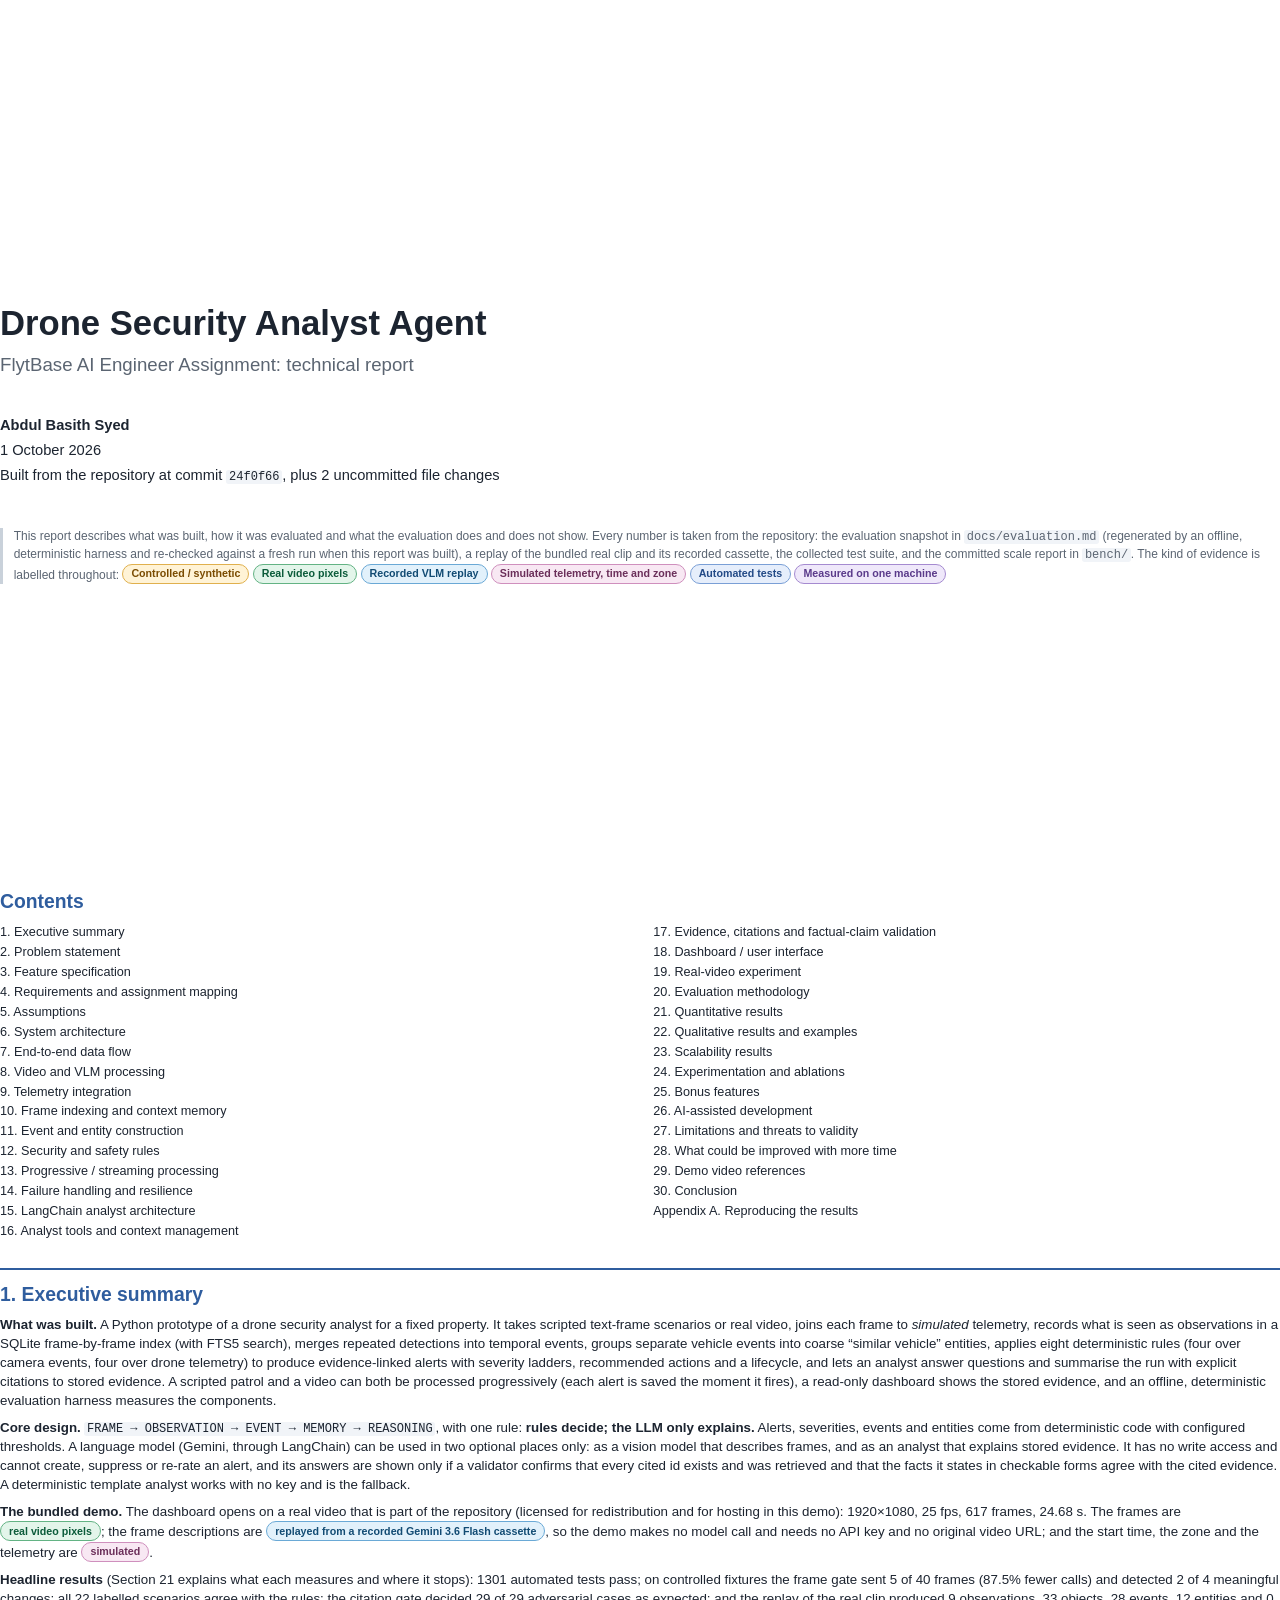
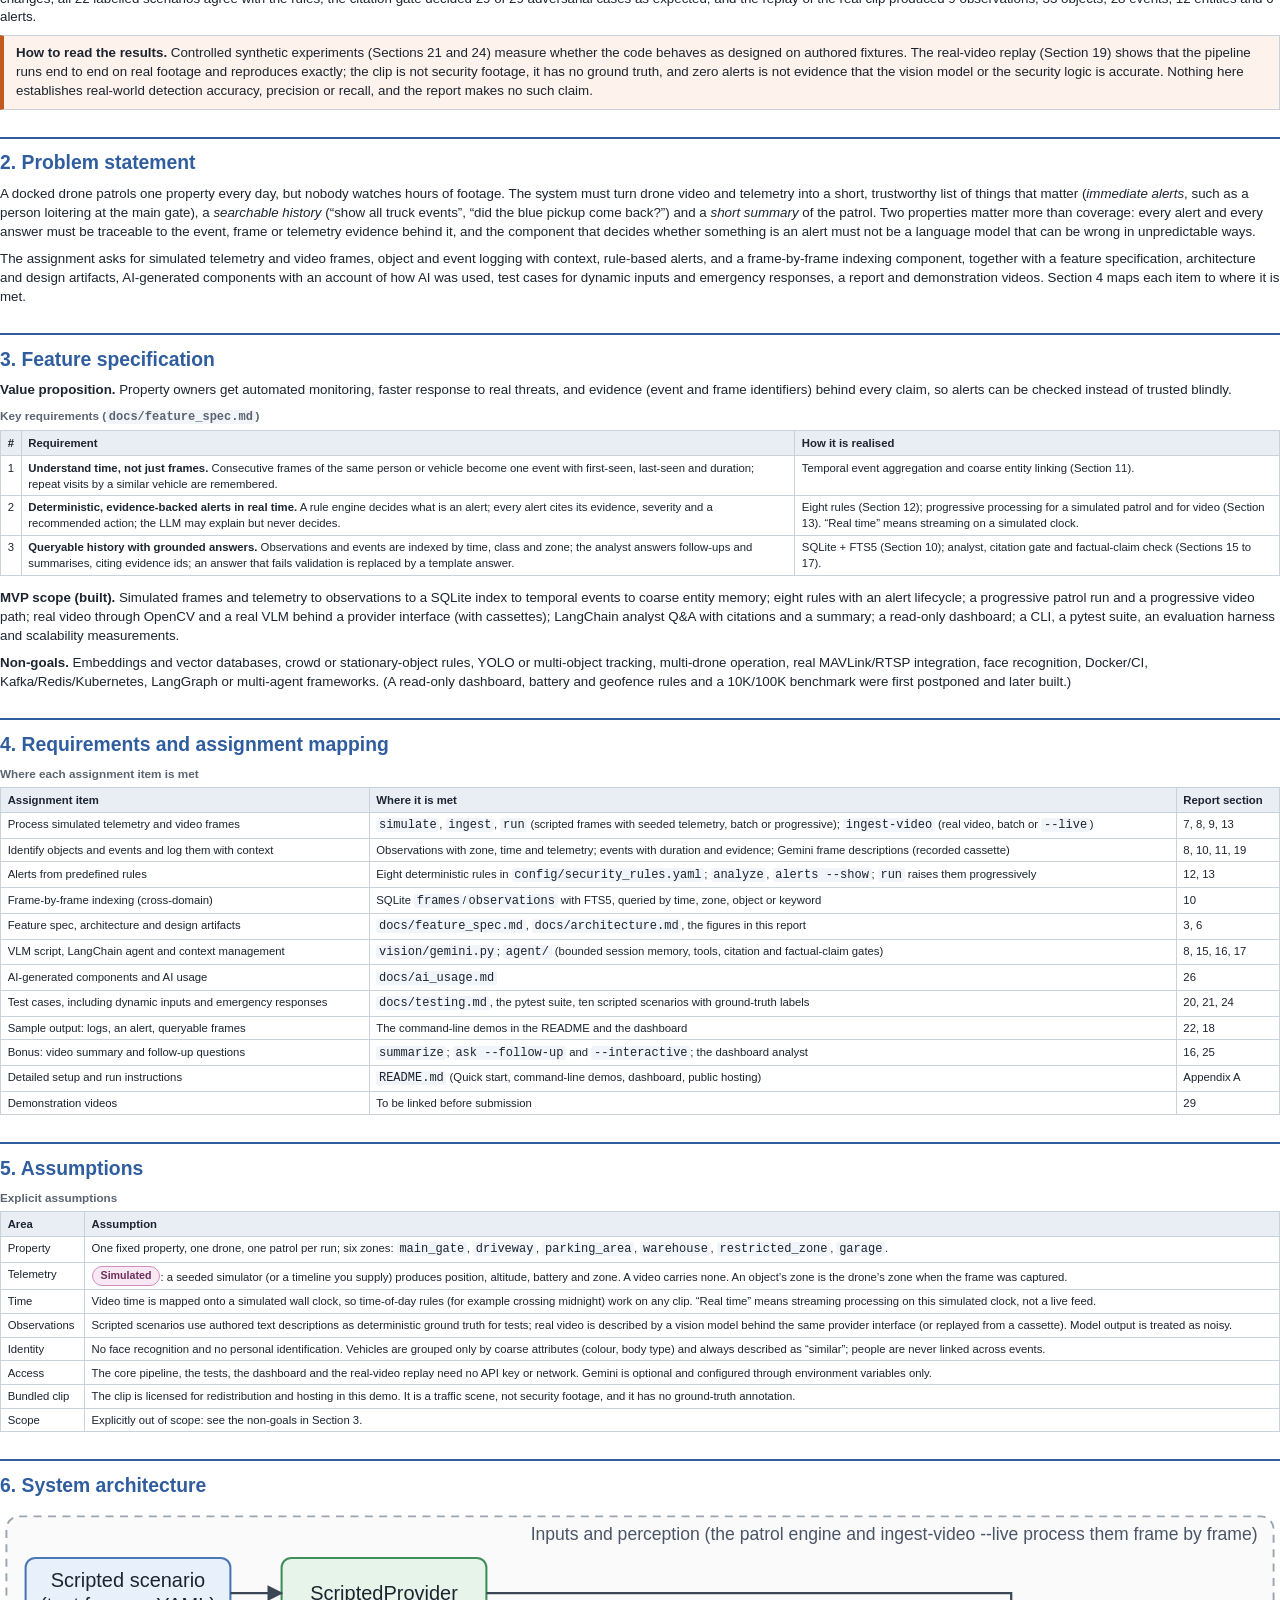
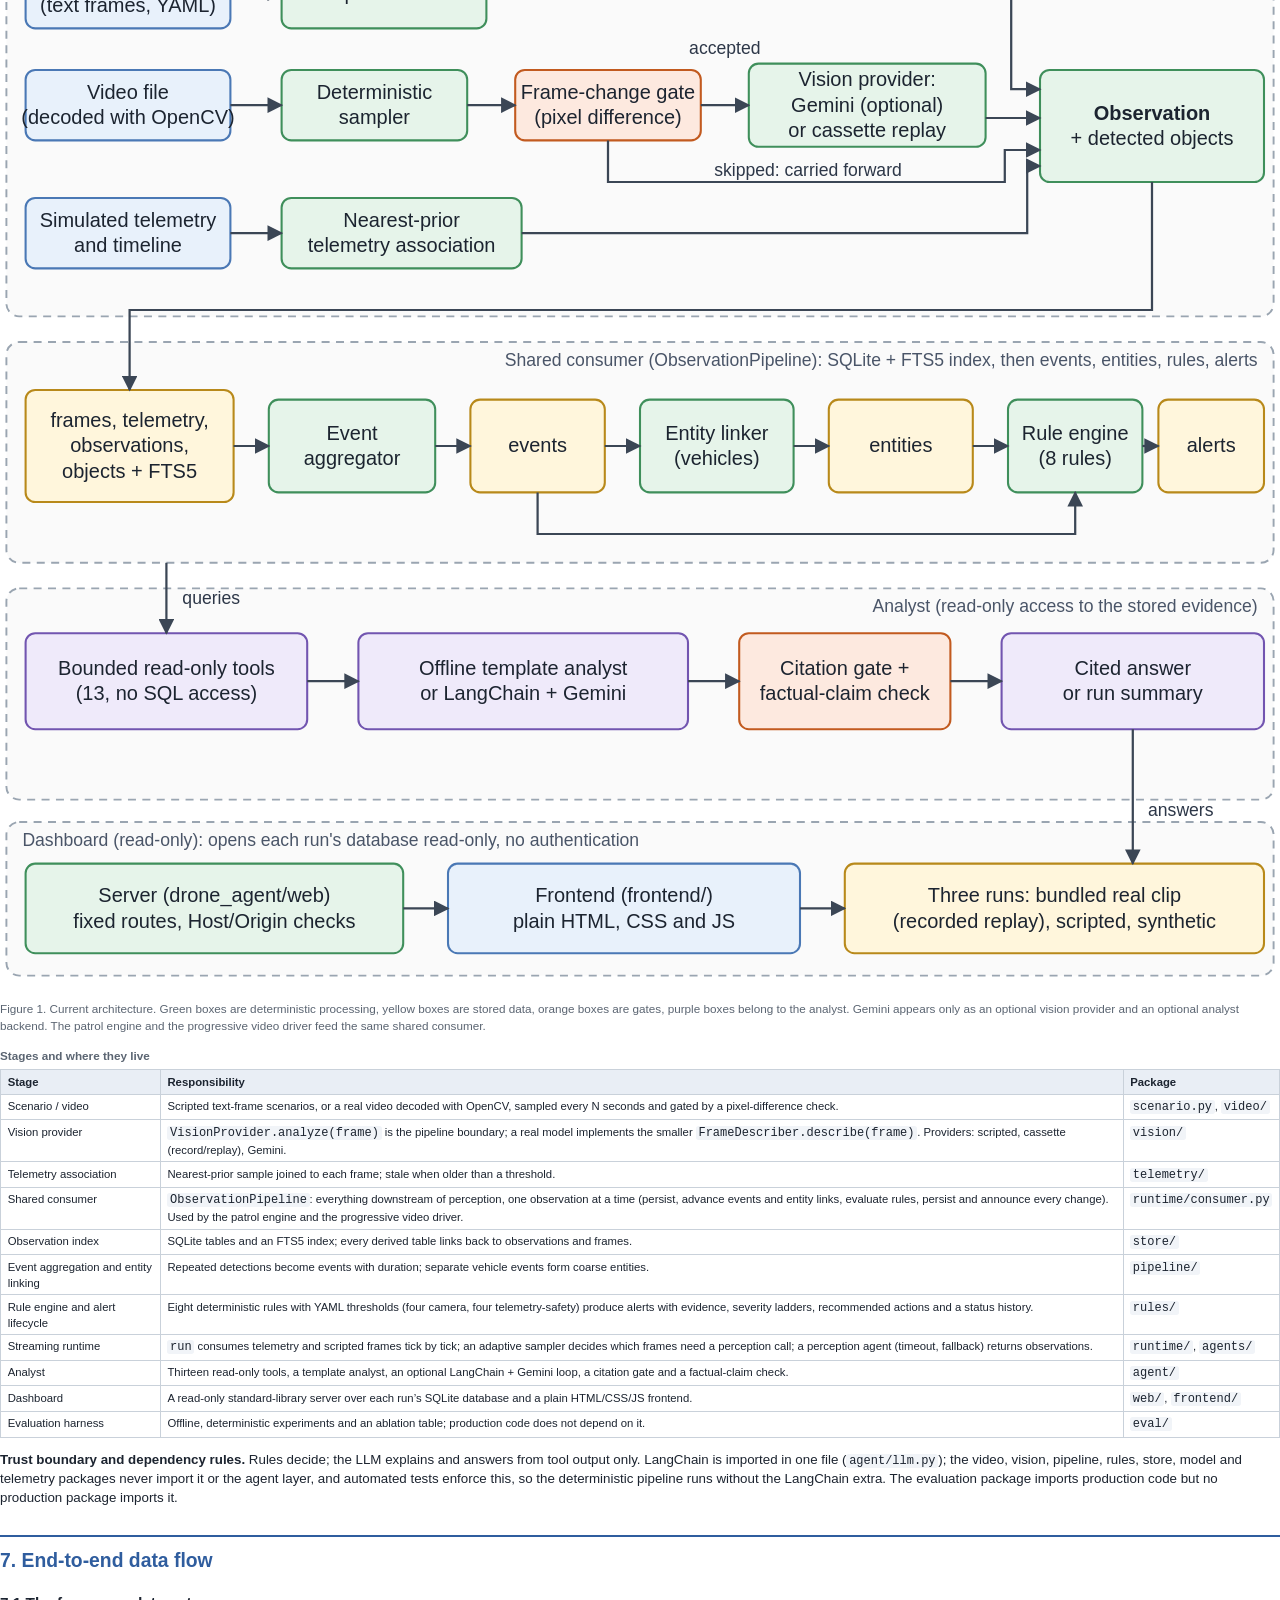
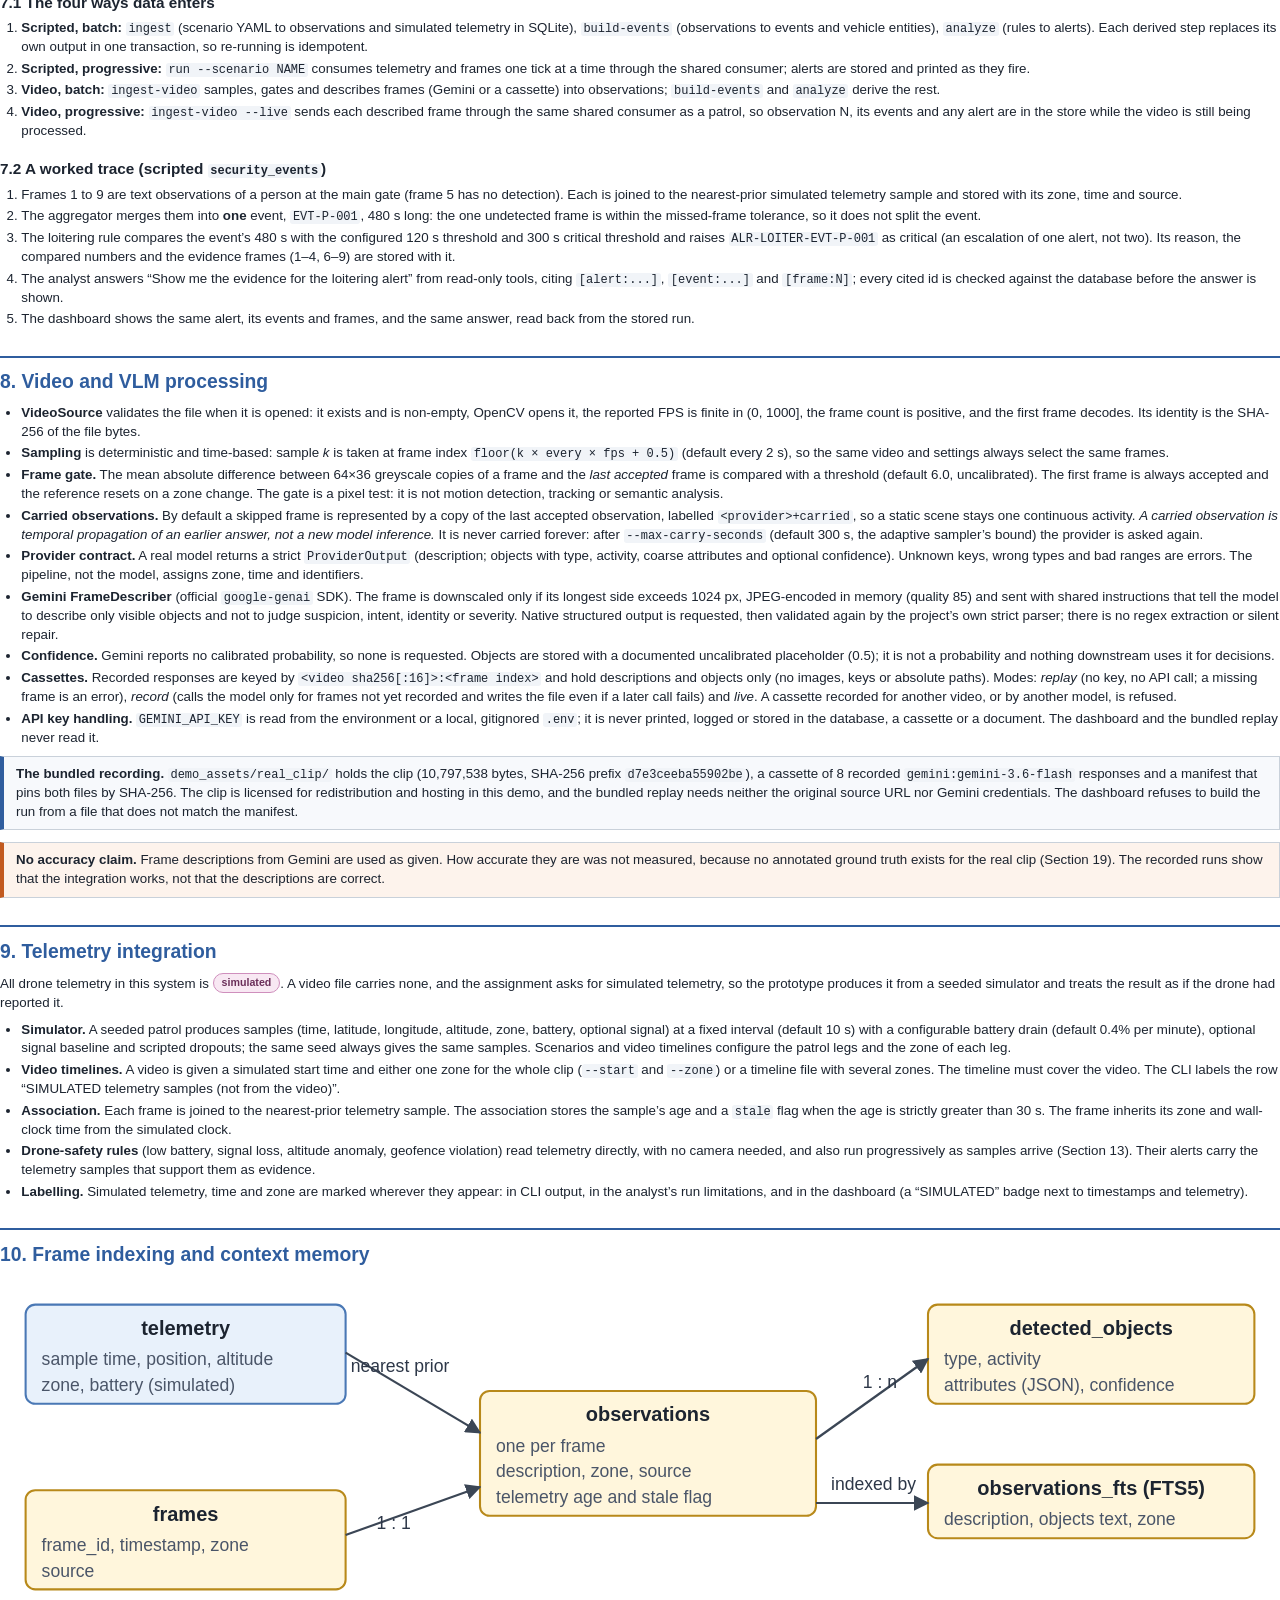
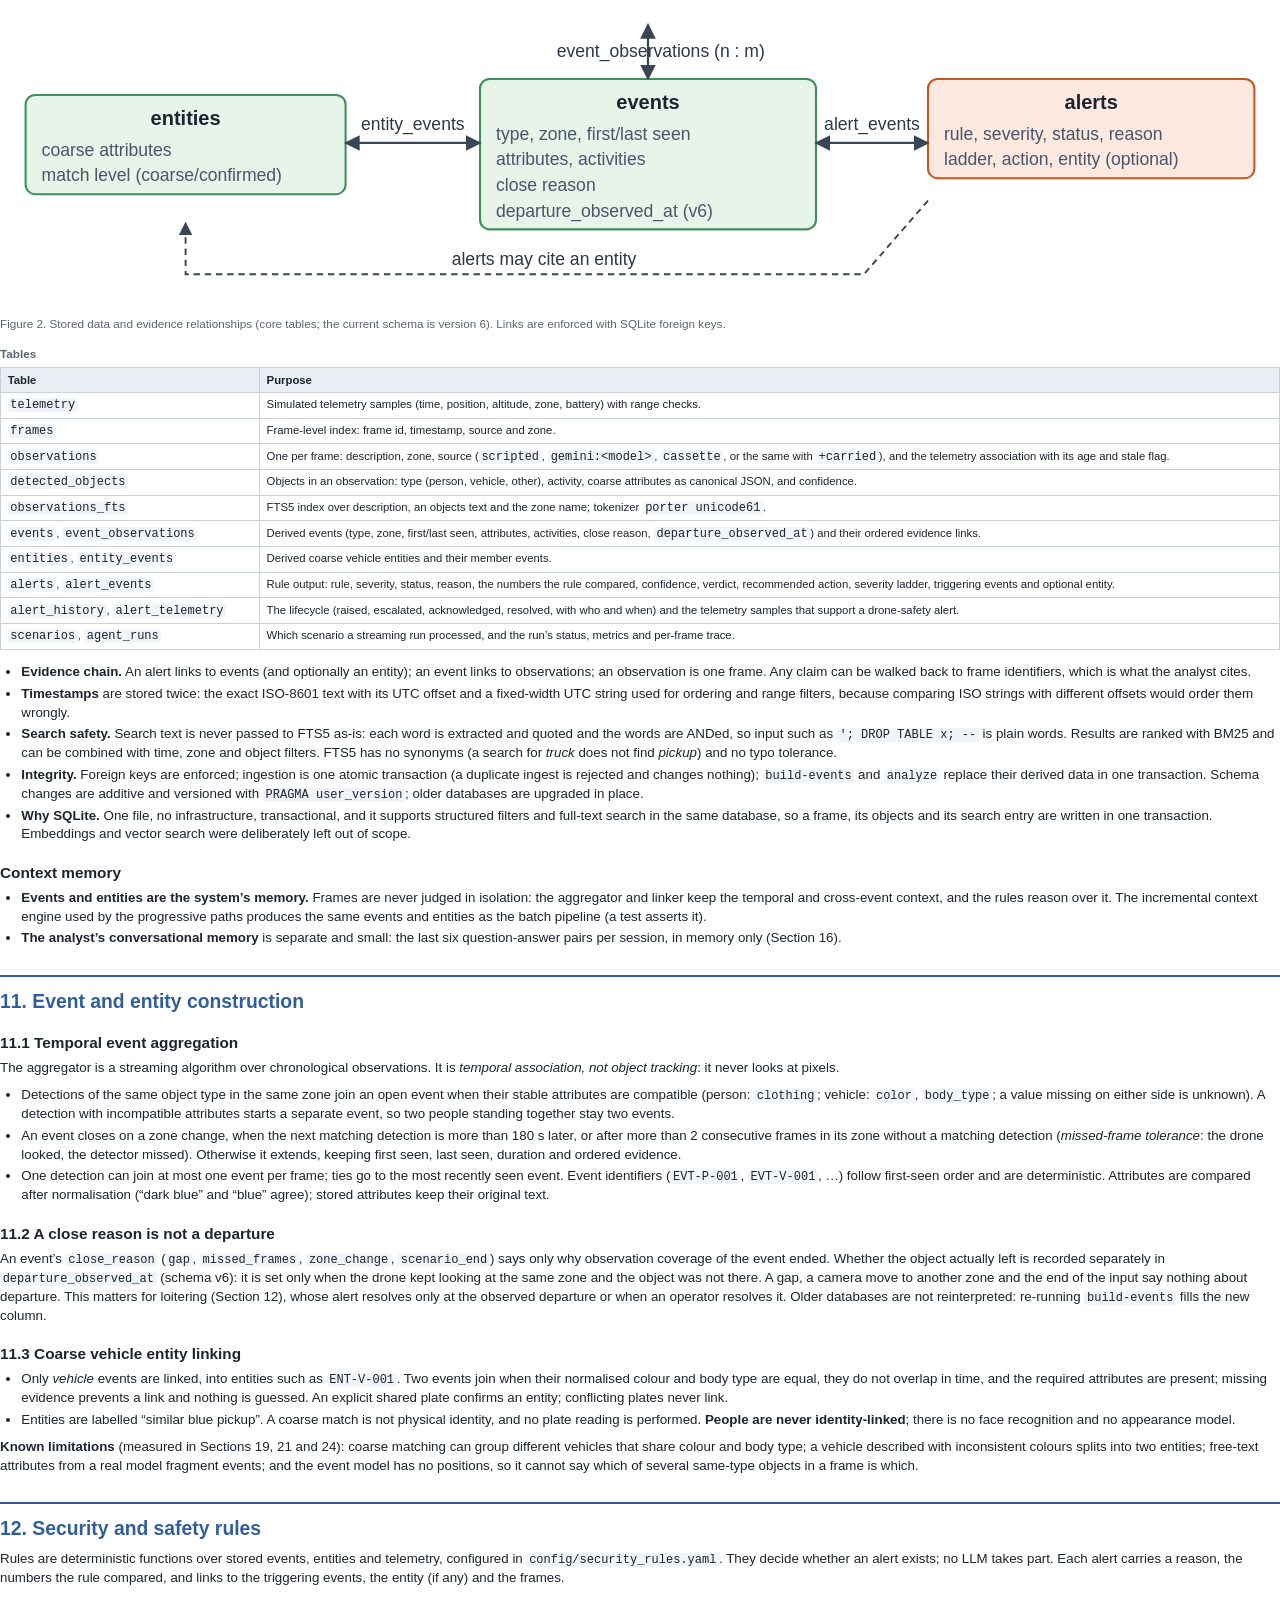
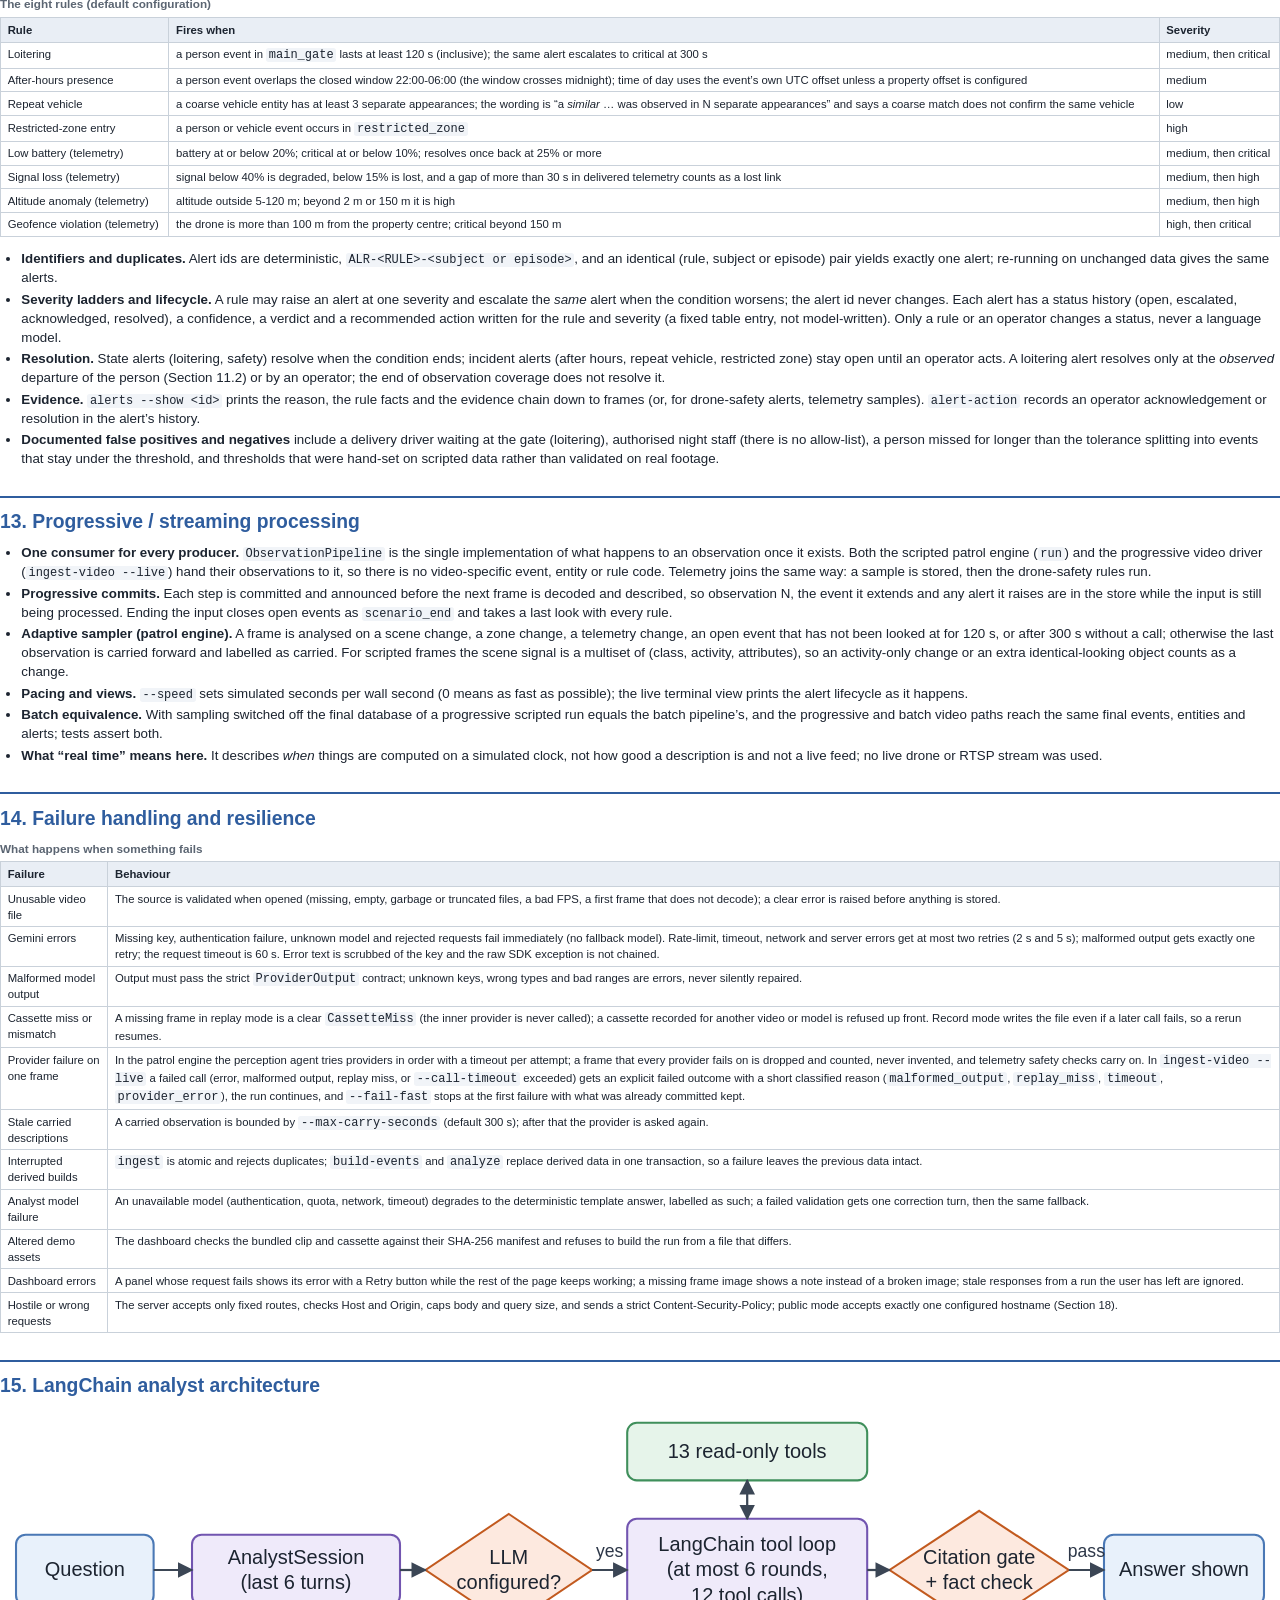
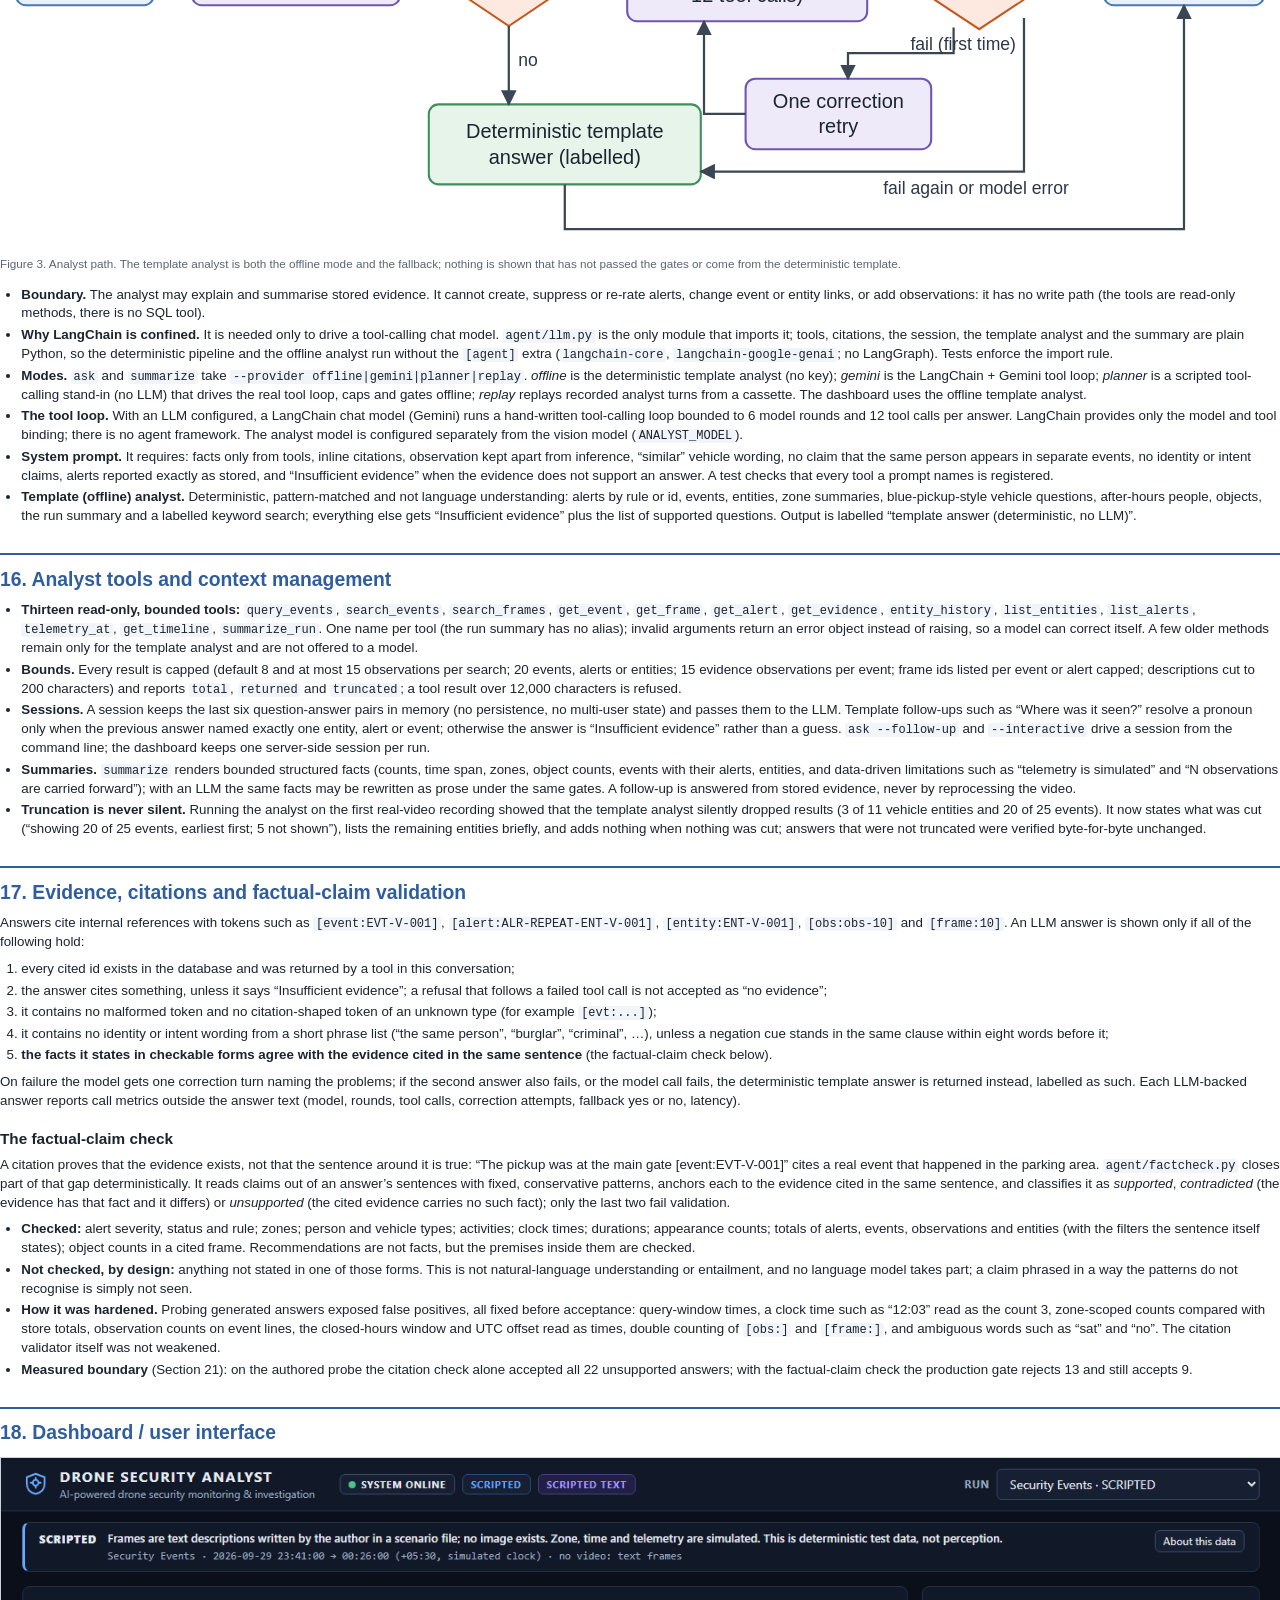
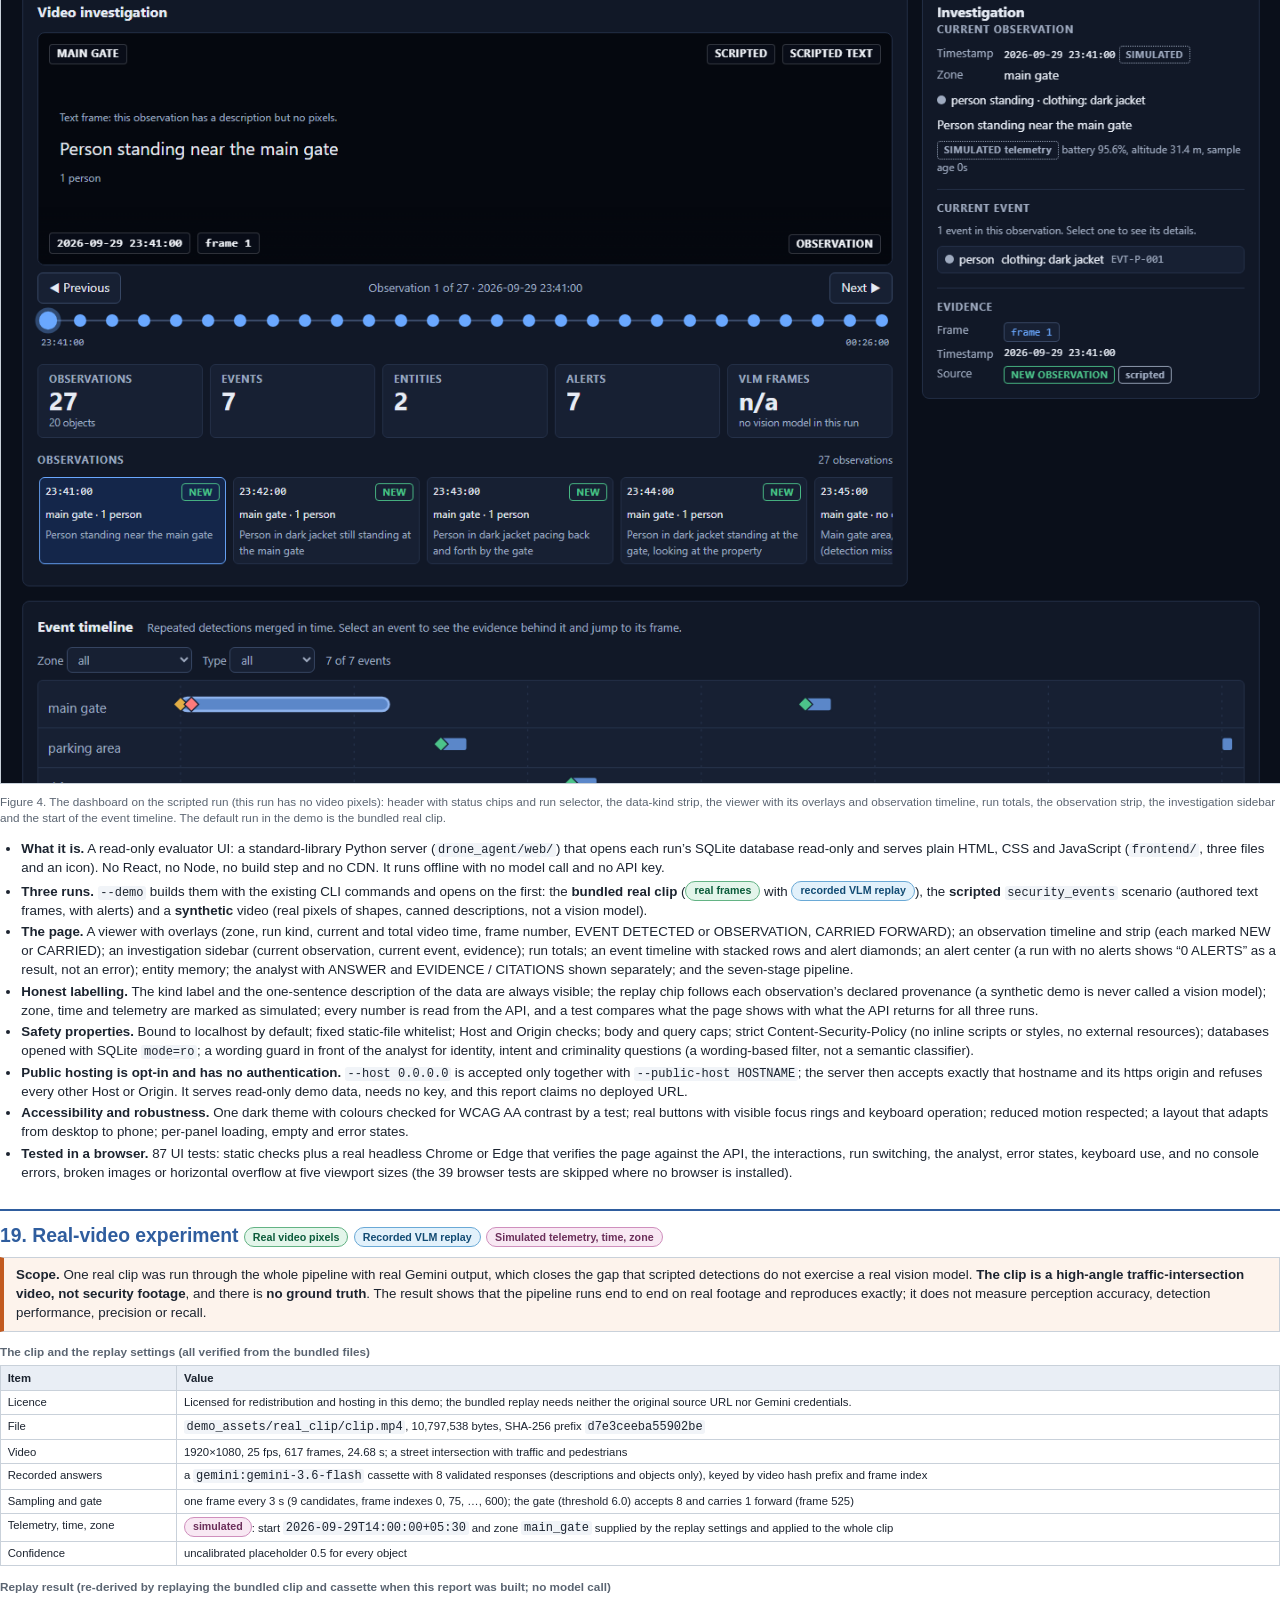
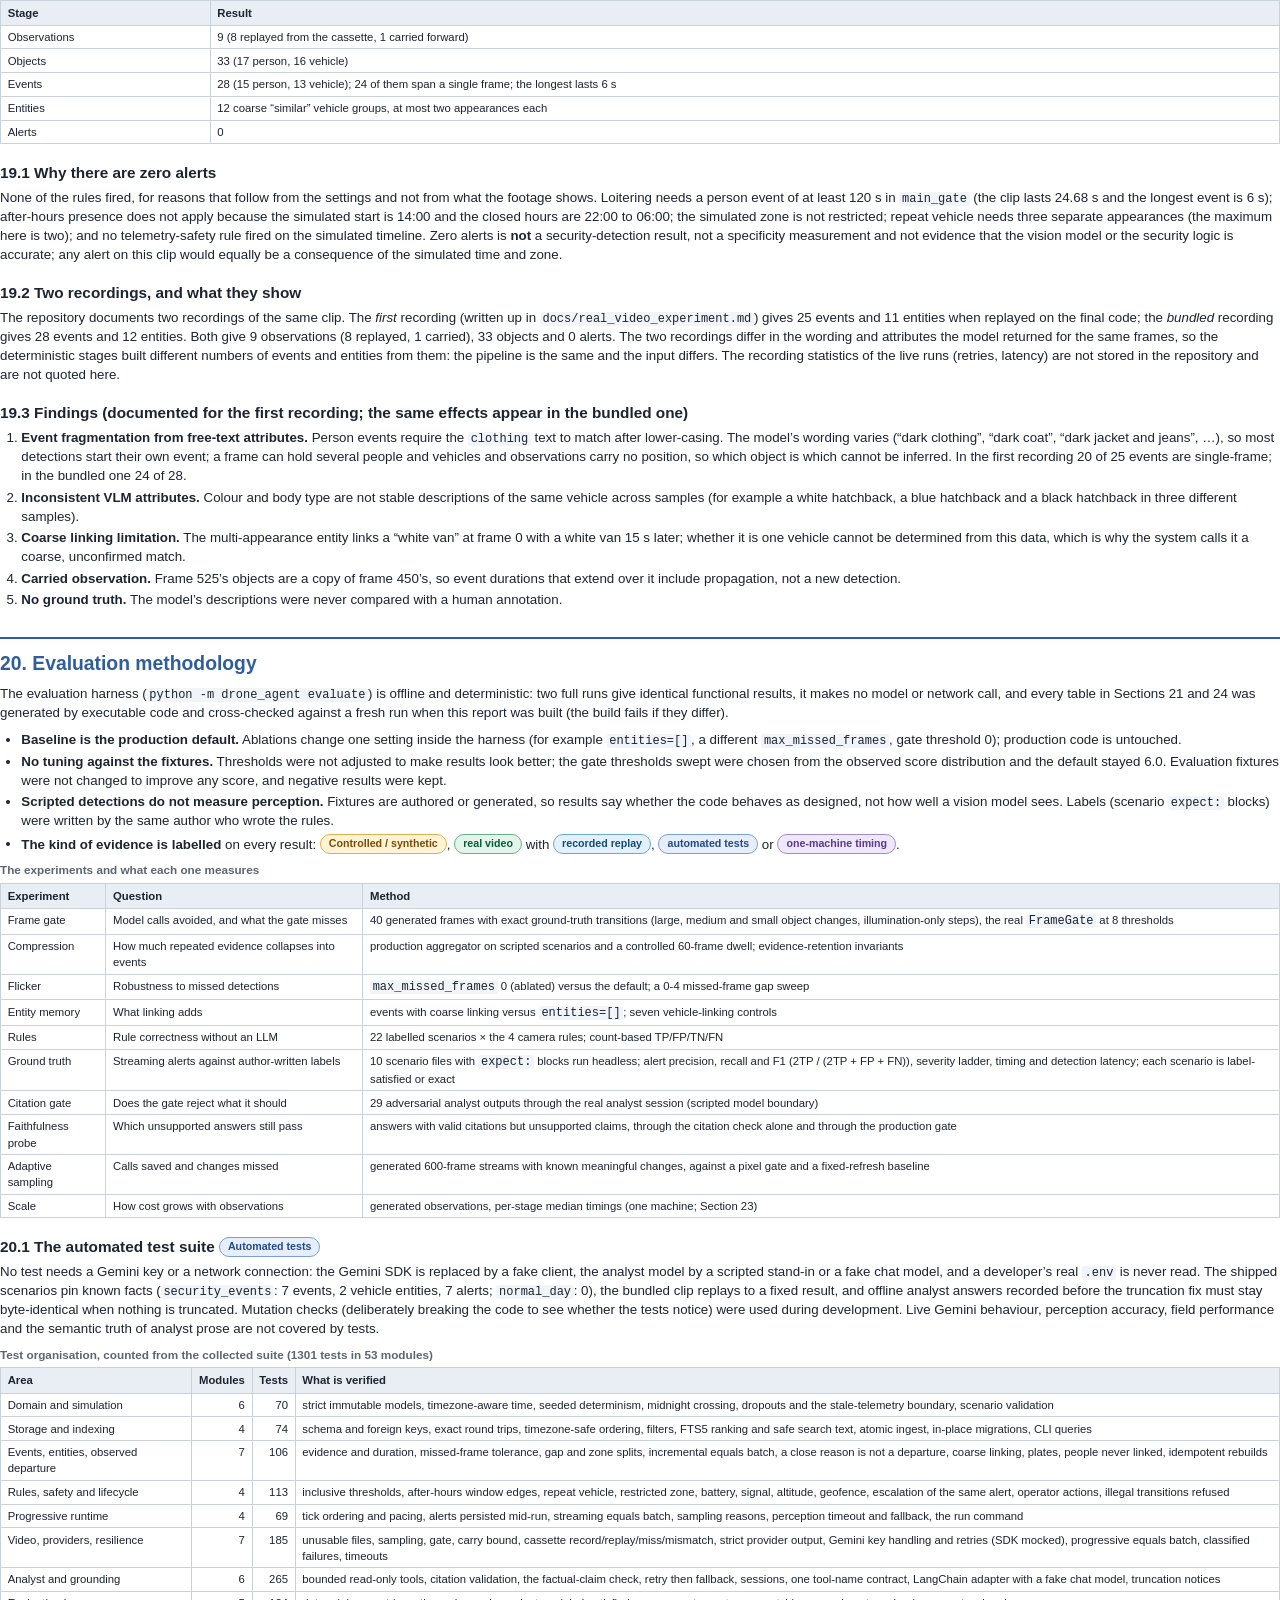
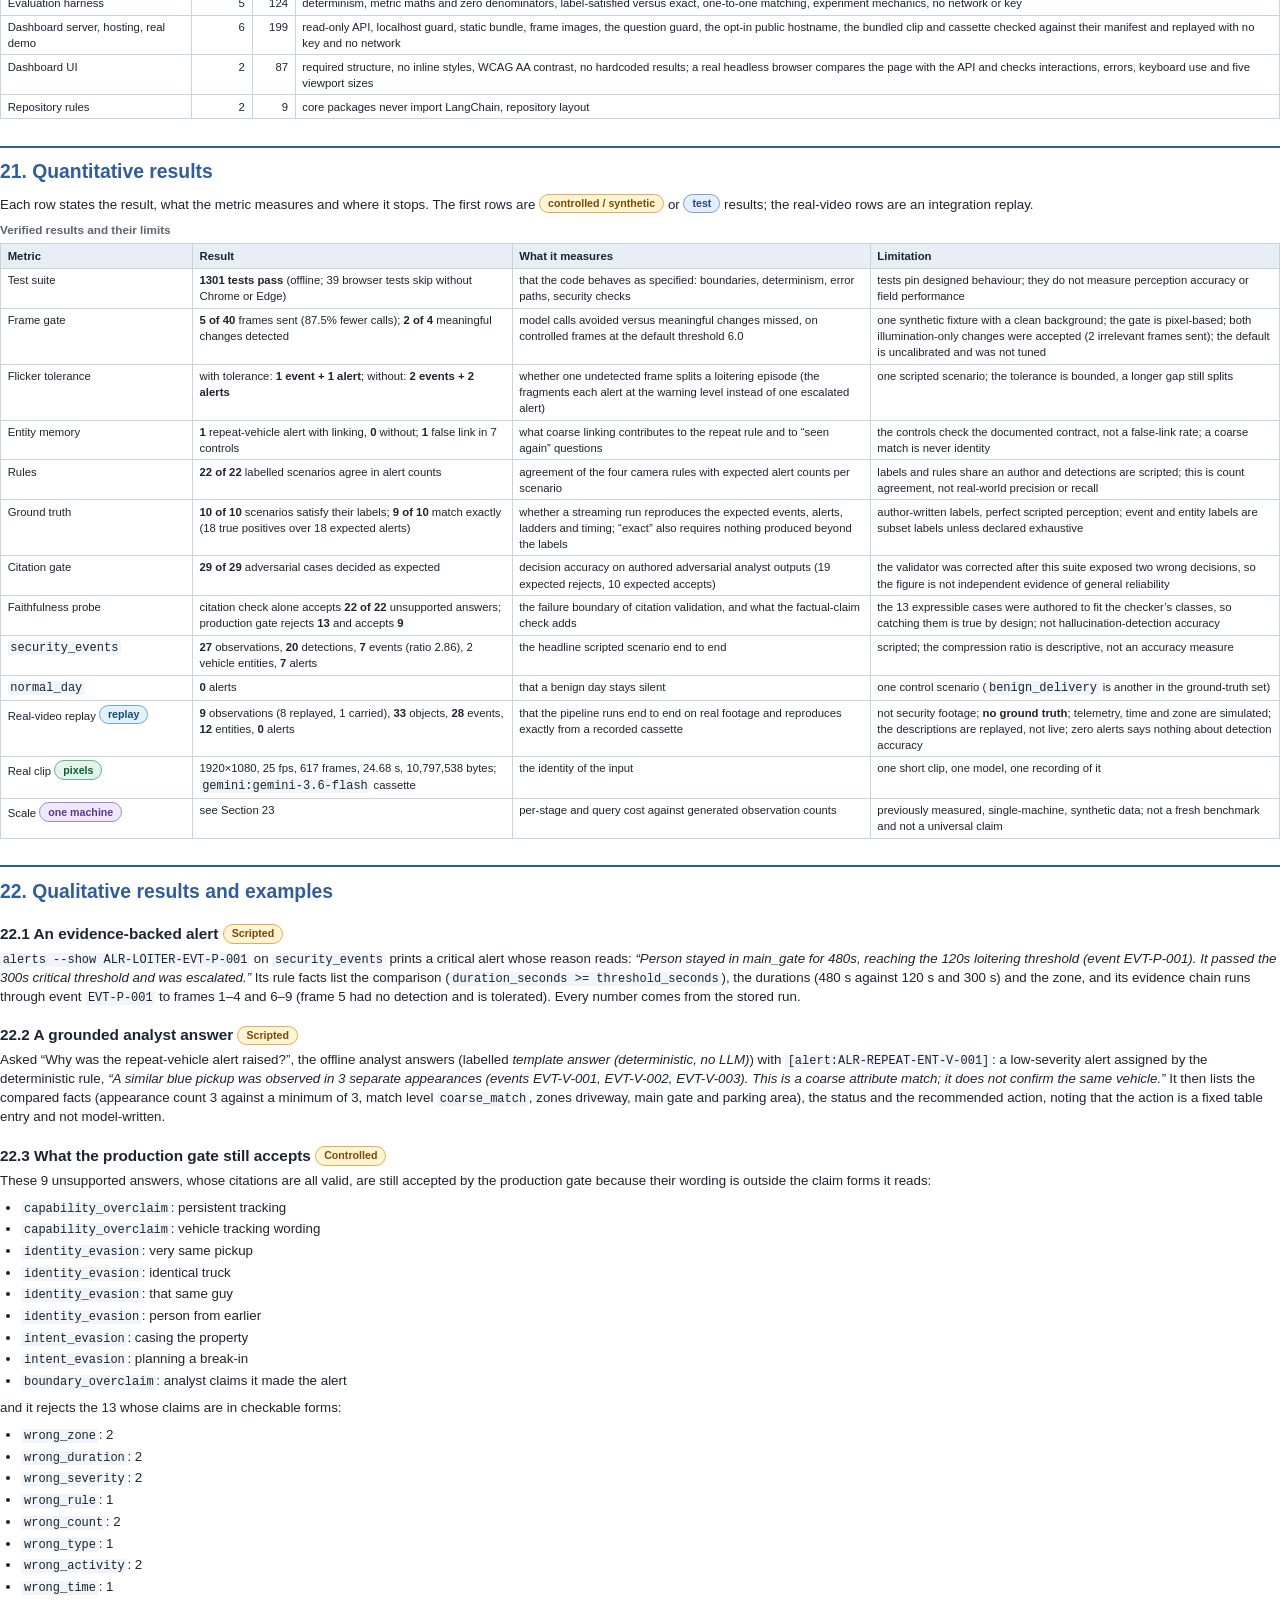
==== commit 8a92df2d: "docs: add the demo video links to the README and the report Replace the "links will be added" placeh" ====
--- a/report/report.html
+++ b/report/report.html
@@ -64,7 +64,7 @@
   <div class="meta">
     <strong>Abdul Basith Syed</strong><br>
     1 October 2026<br>
-    Built from the repository at commit <code>1dbbf05</code>, plus 22 uncommitted file changes
+    Built from the repository at commit <code>24f0f66</code>, plus 2 uncommitted file changes
   </div>
   <div class="note">
     This report describes what was built, how it was evaluated and what the evaluation does and does not show. Every number is taken from the
@@ -750,7 +750,11 @@
 
 <!-- ============================================================ 29 -->
 <h2 id="s29">29. Demo video references</h2>
-<p>Demo video links will be added before submission.</p>
+<p>Recorded demonstrations of the project:</p>
+<ul>
+<li>Video 1: <a href="https://www.loom.com/share/2704174f6873443f823269243ff1d6e7">https://www.loom.com/share/2704174f6873443f823269243ff1d6e7</a></li>
+<li>Video 2: <a href="https://www.loom.com/share/9b70bfe362b04223aabdda13b25aa387">https://www.loom.com/share/9b70bfe362b04223aabdda13b25aa387</a></li>
+</ul>
 <p class="small">The demonstrations use offline commands and the cassette replay, so no live Gemini call is required to follow them. The submission consists of the GitHub repository (code, documentation and design artifacts), this PDF report, and the video links.</p>
 
 <!-- ============================================================ 30 -->
